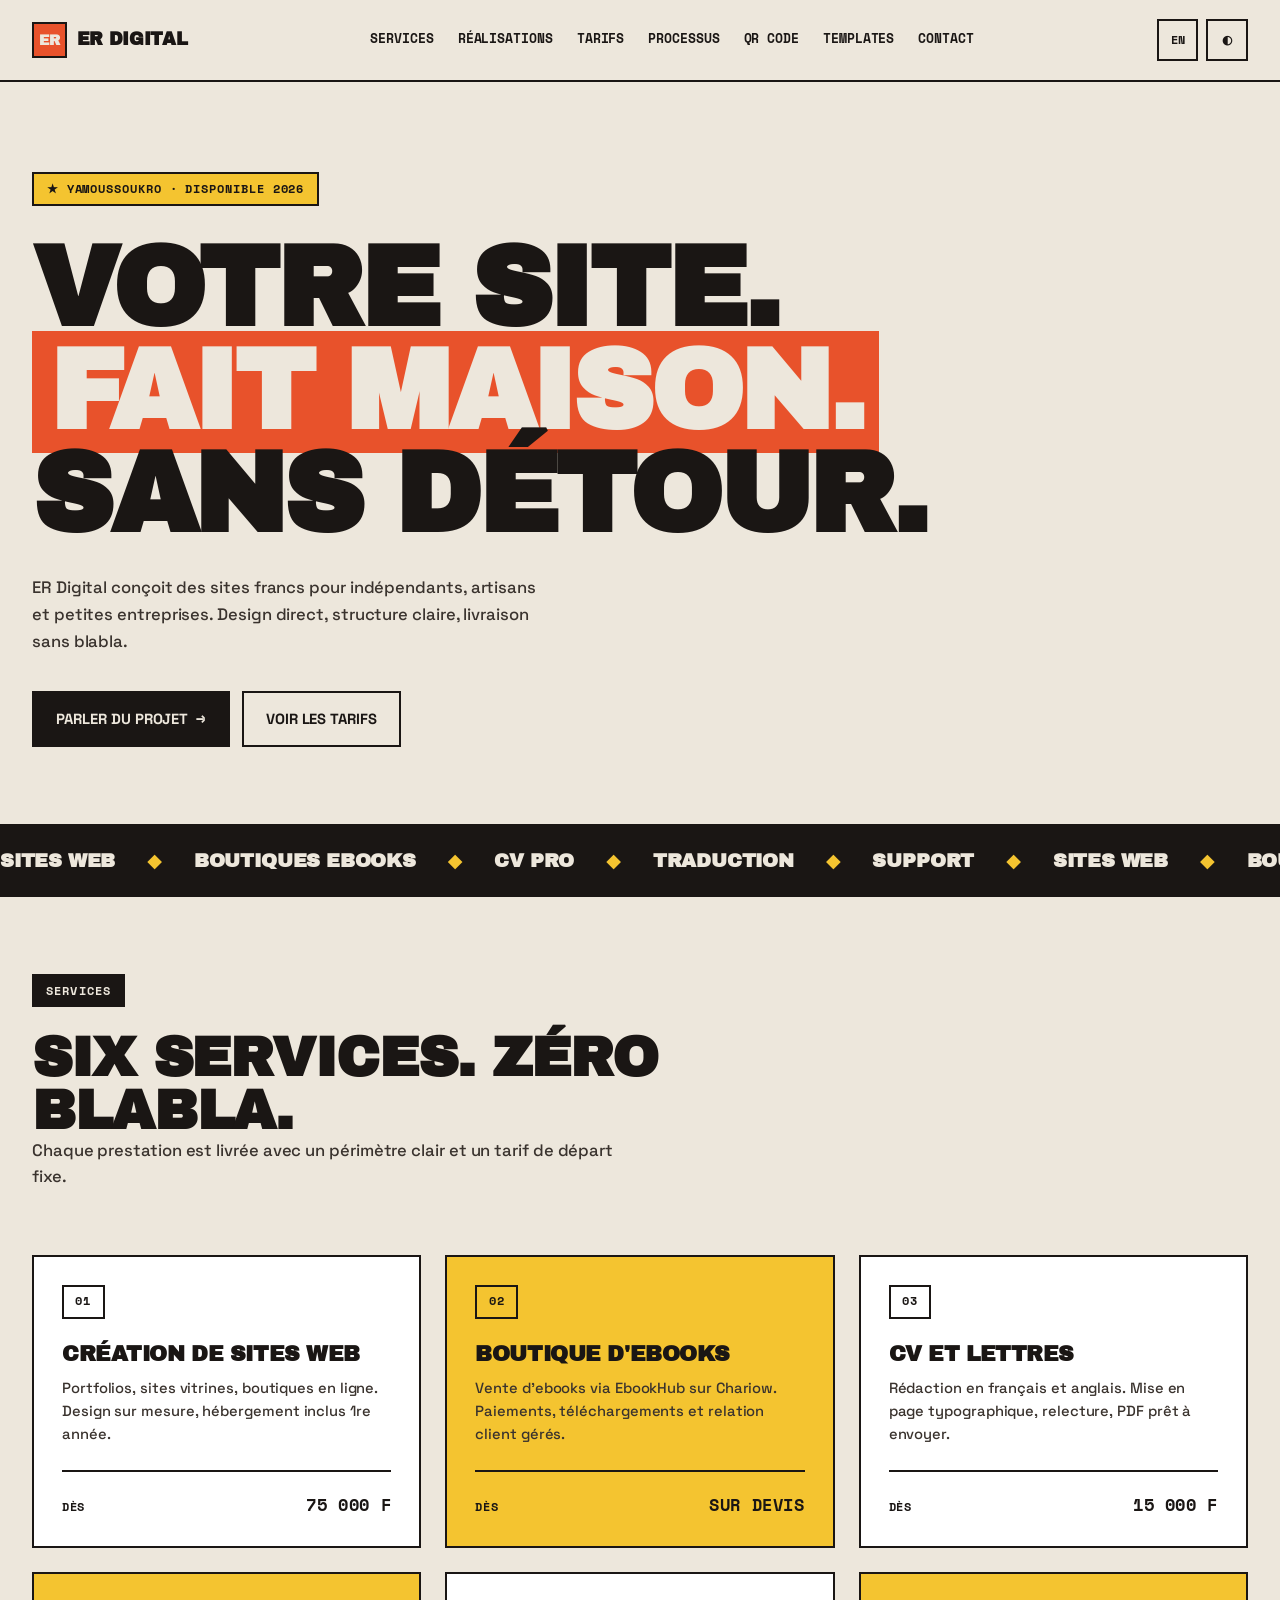
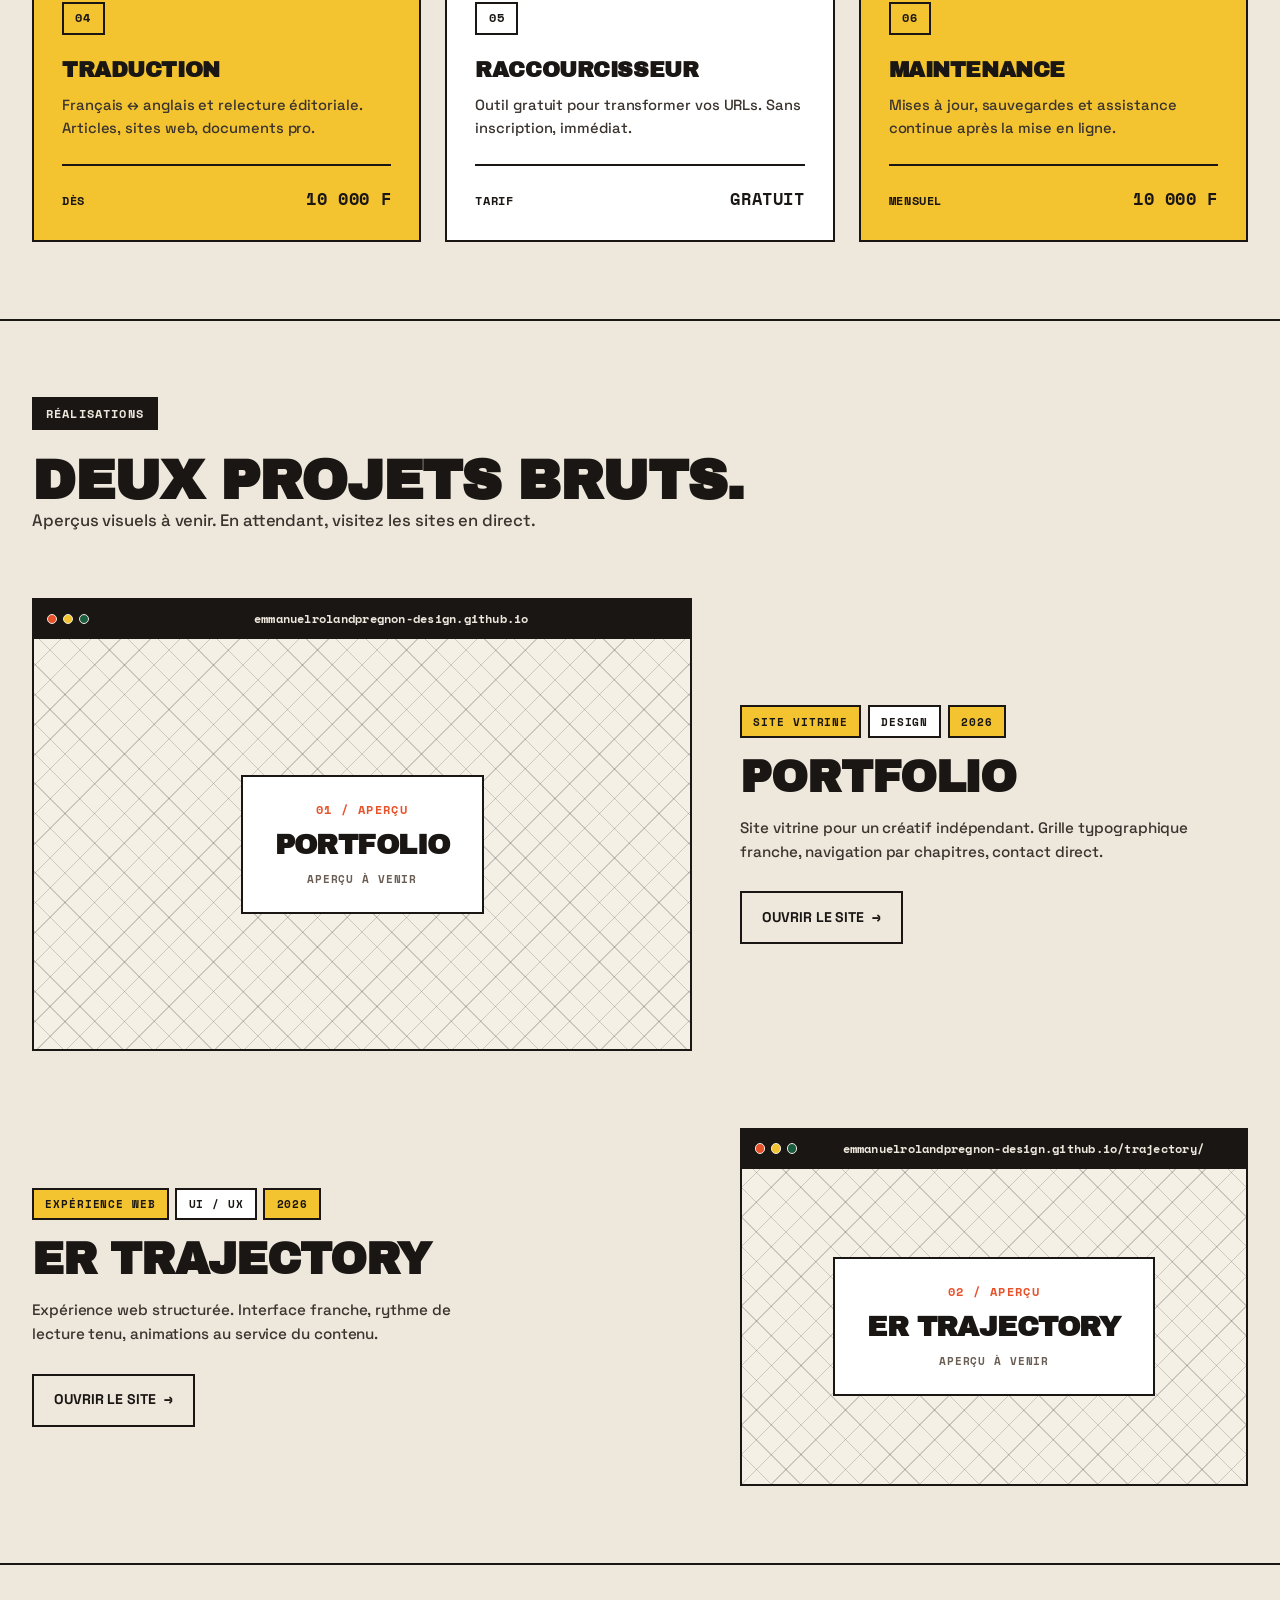
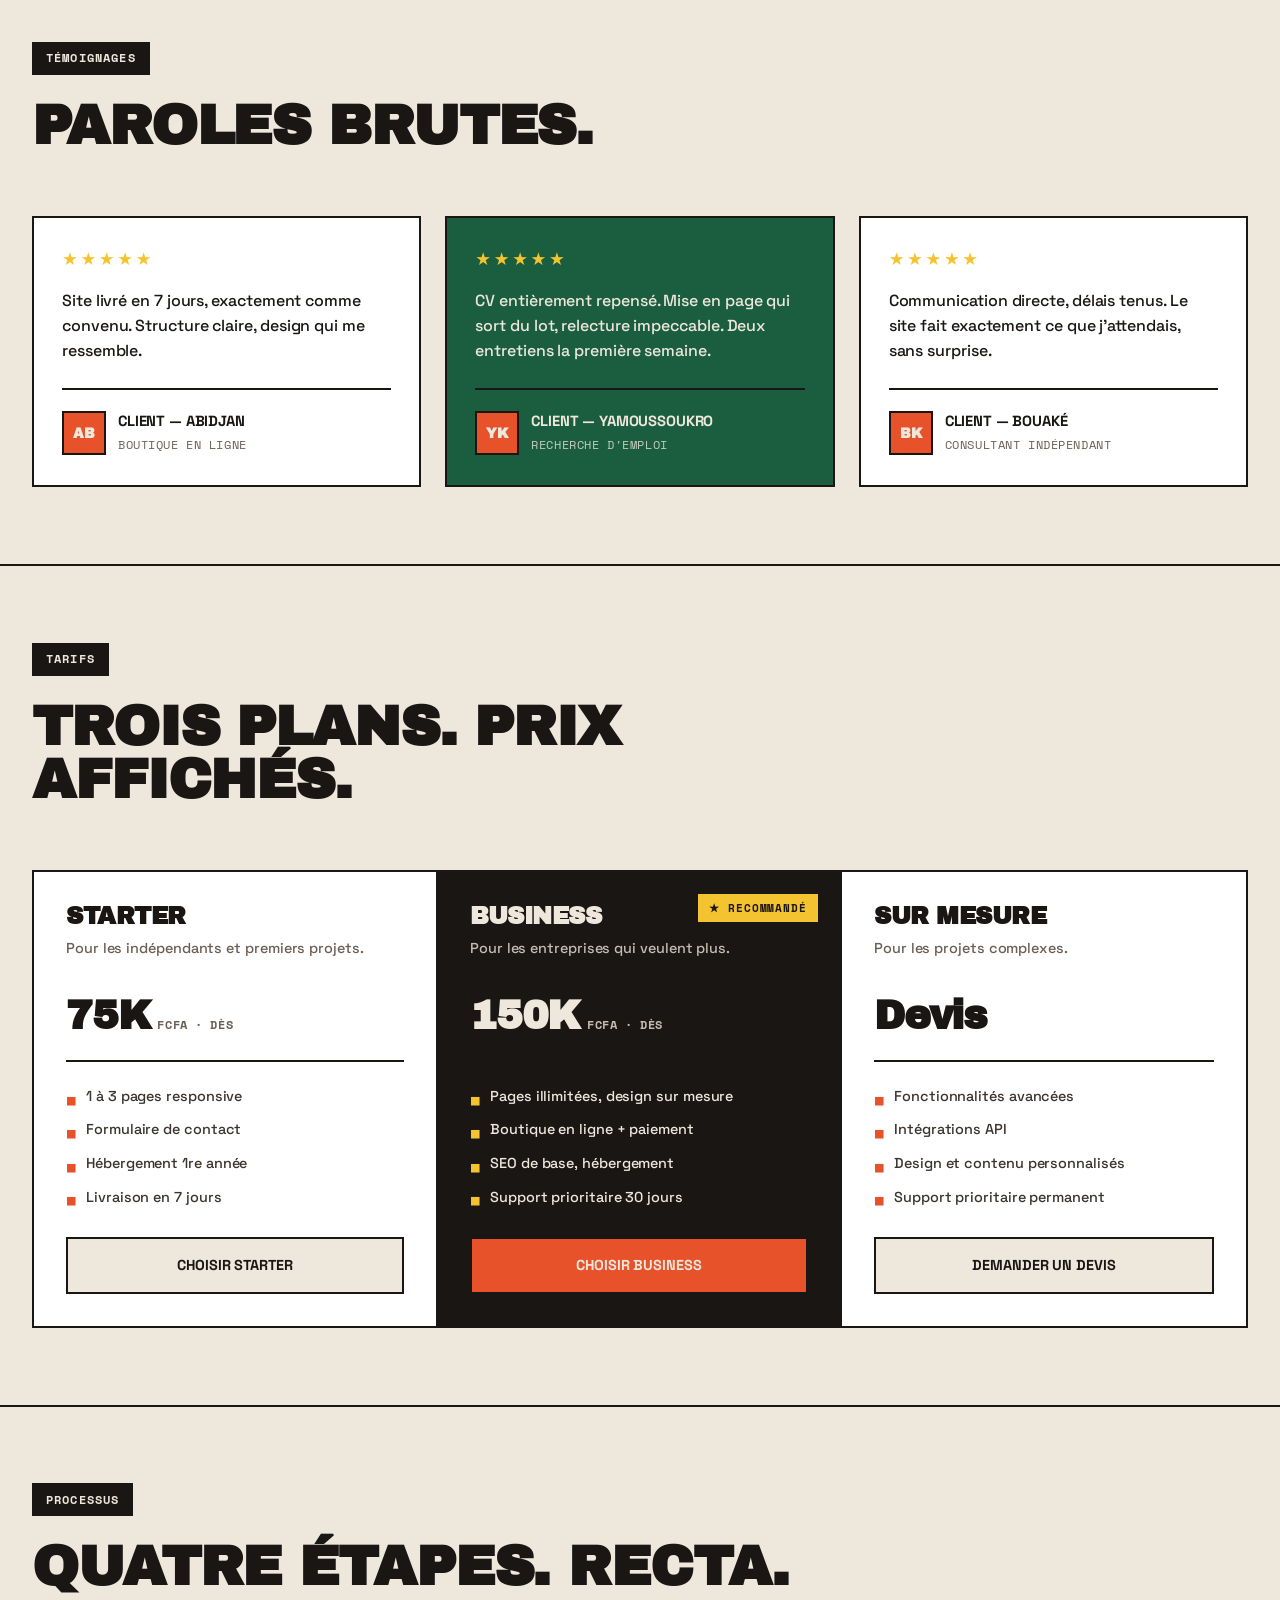
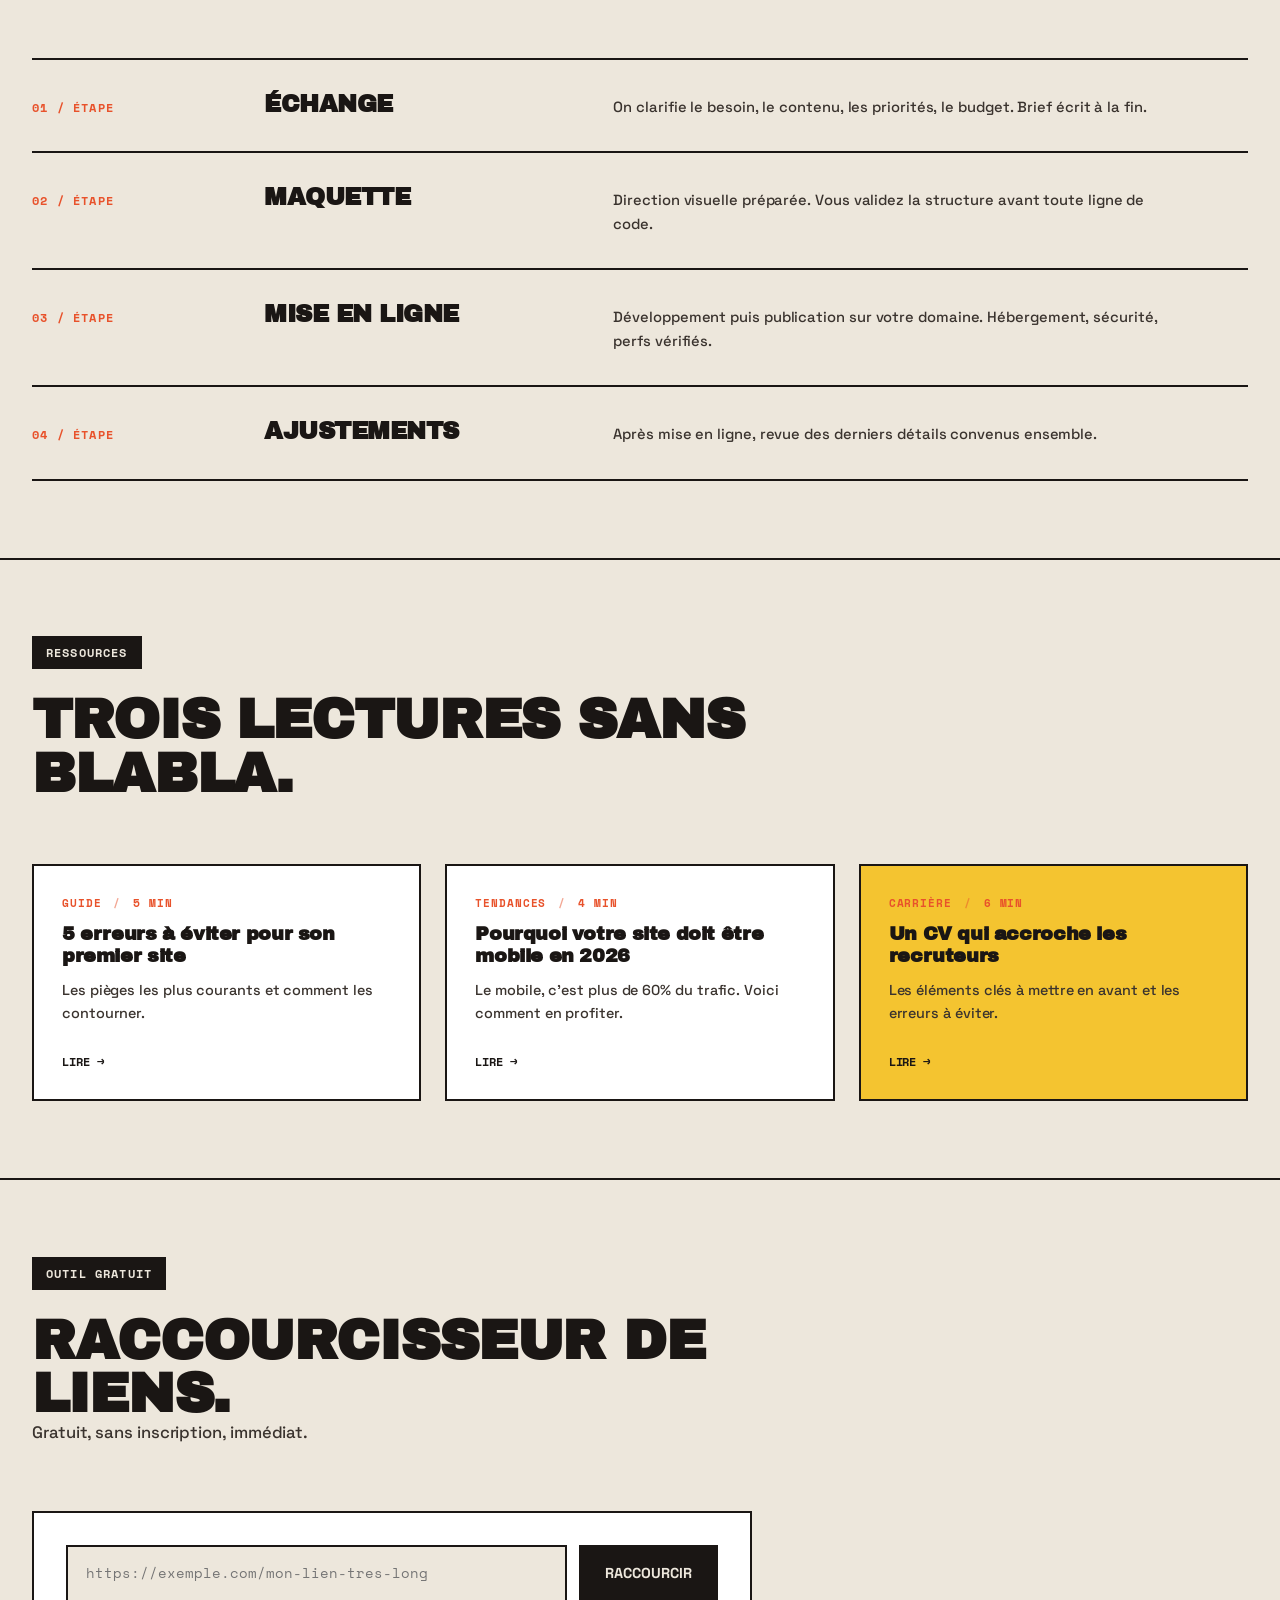
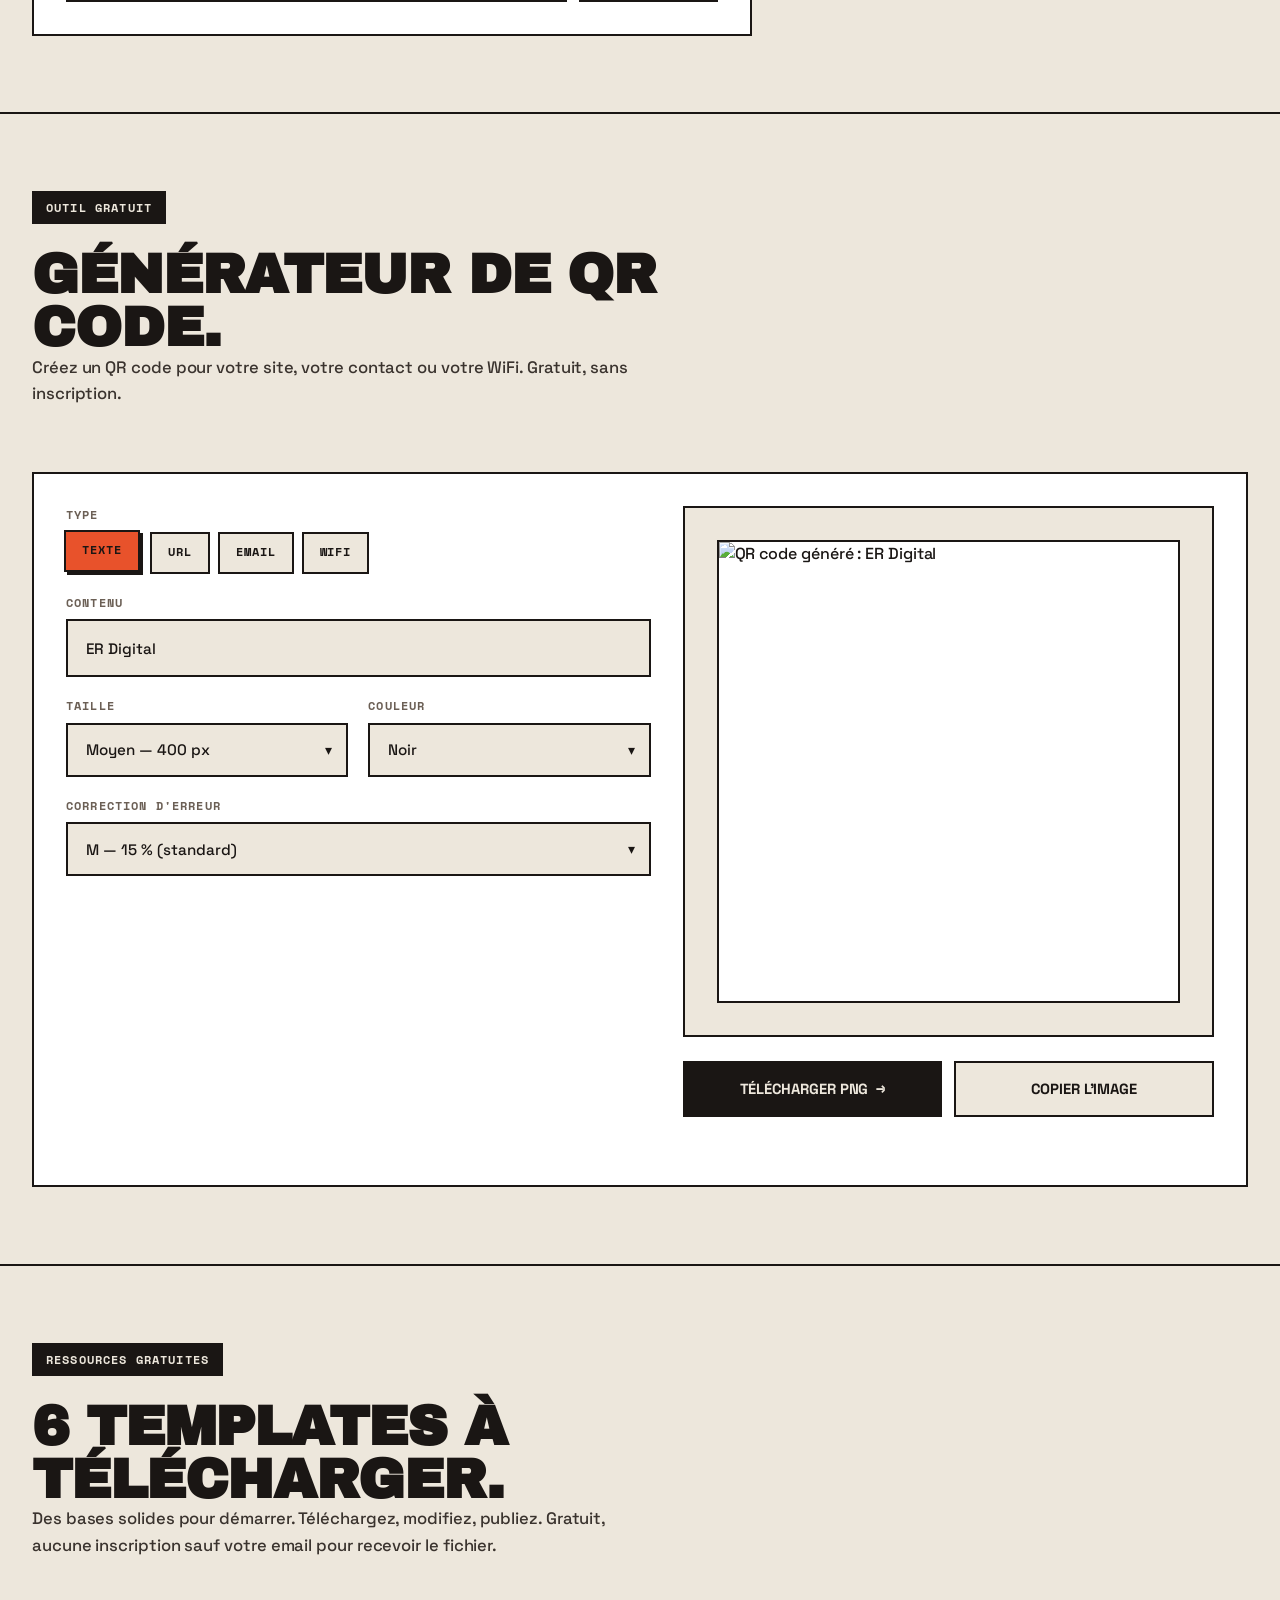
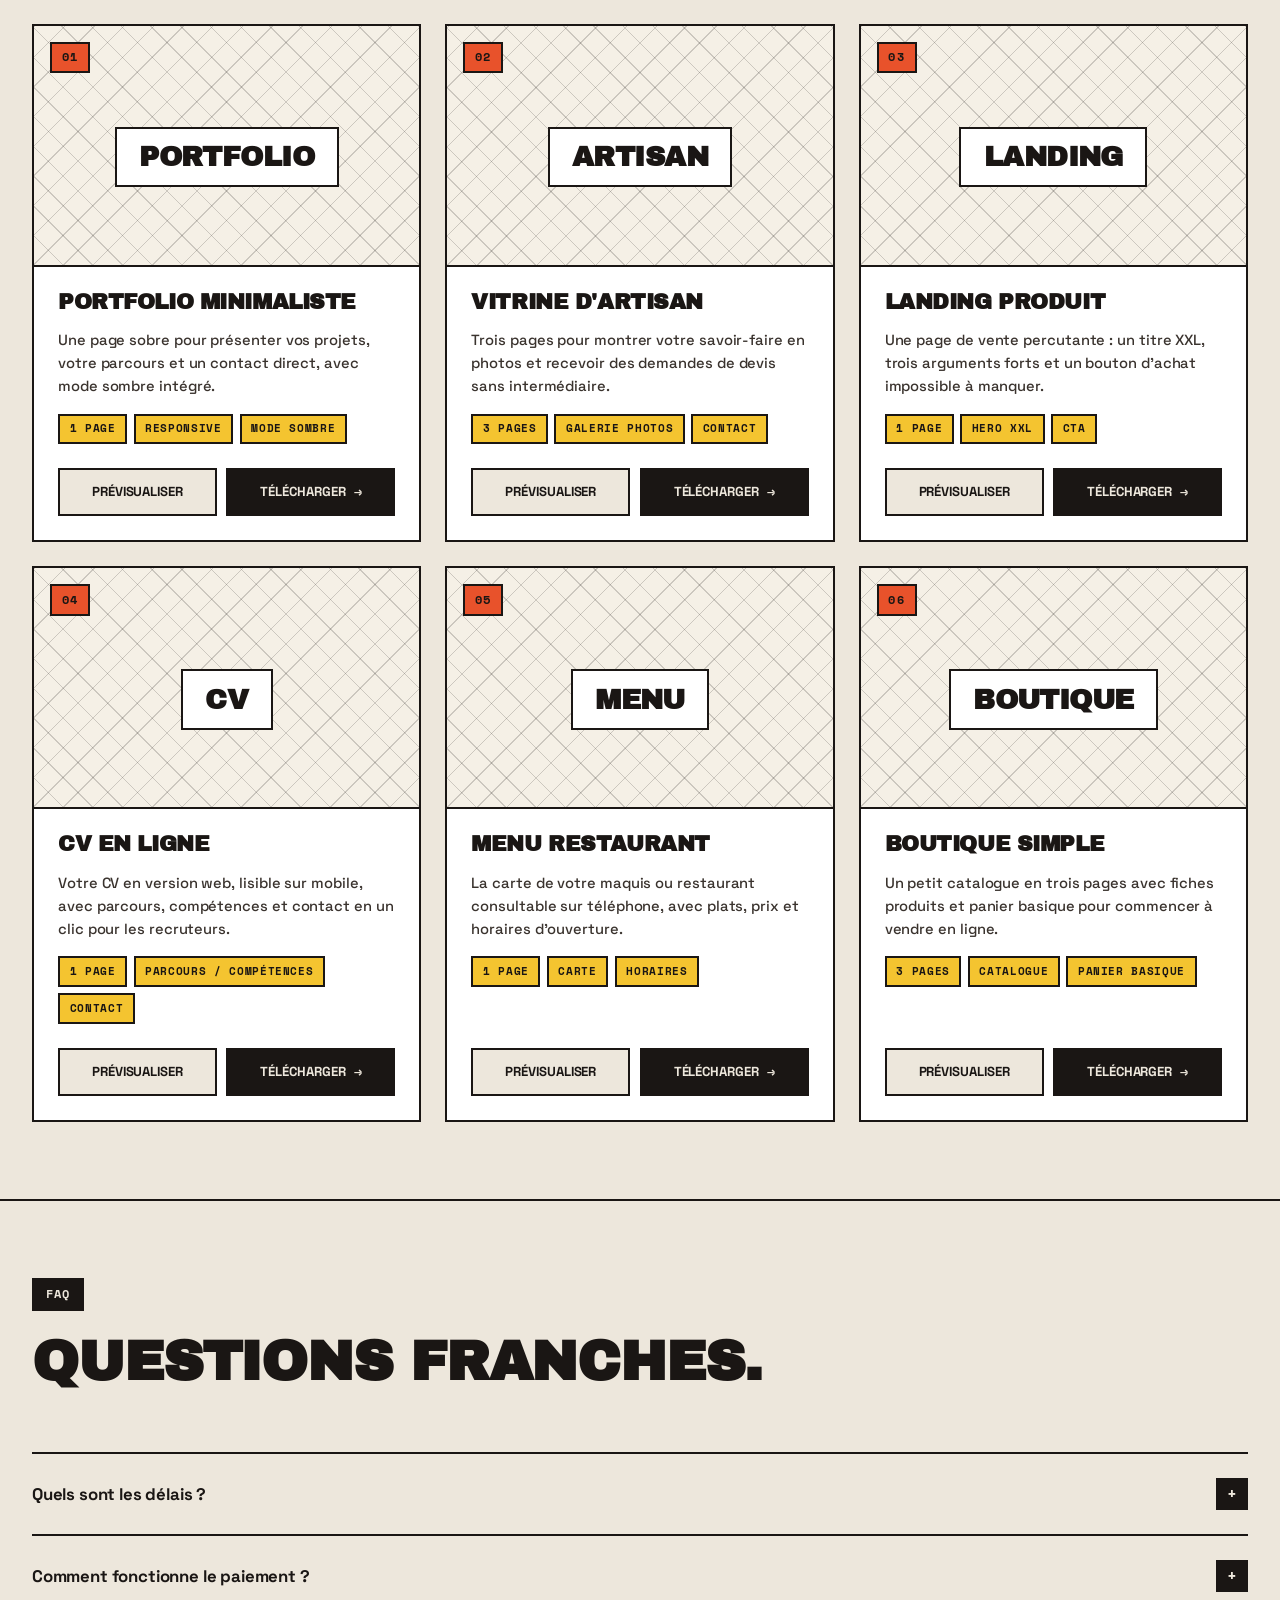
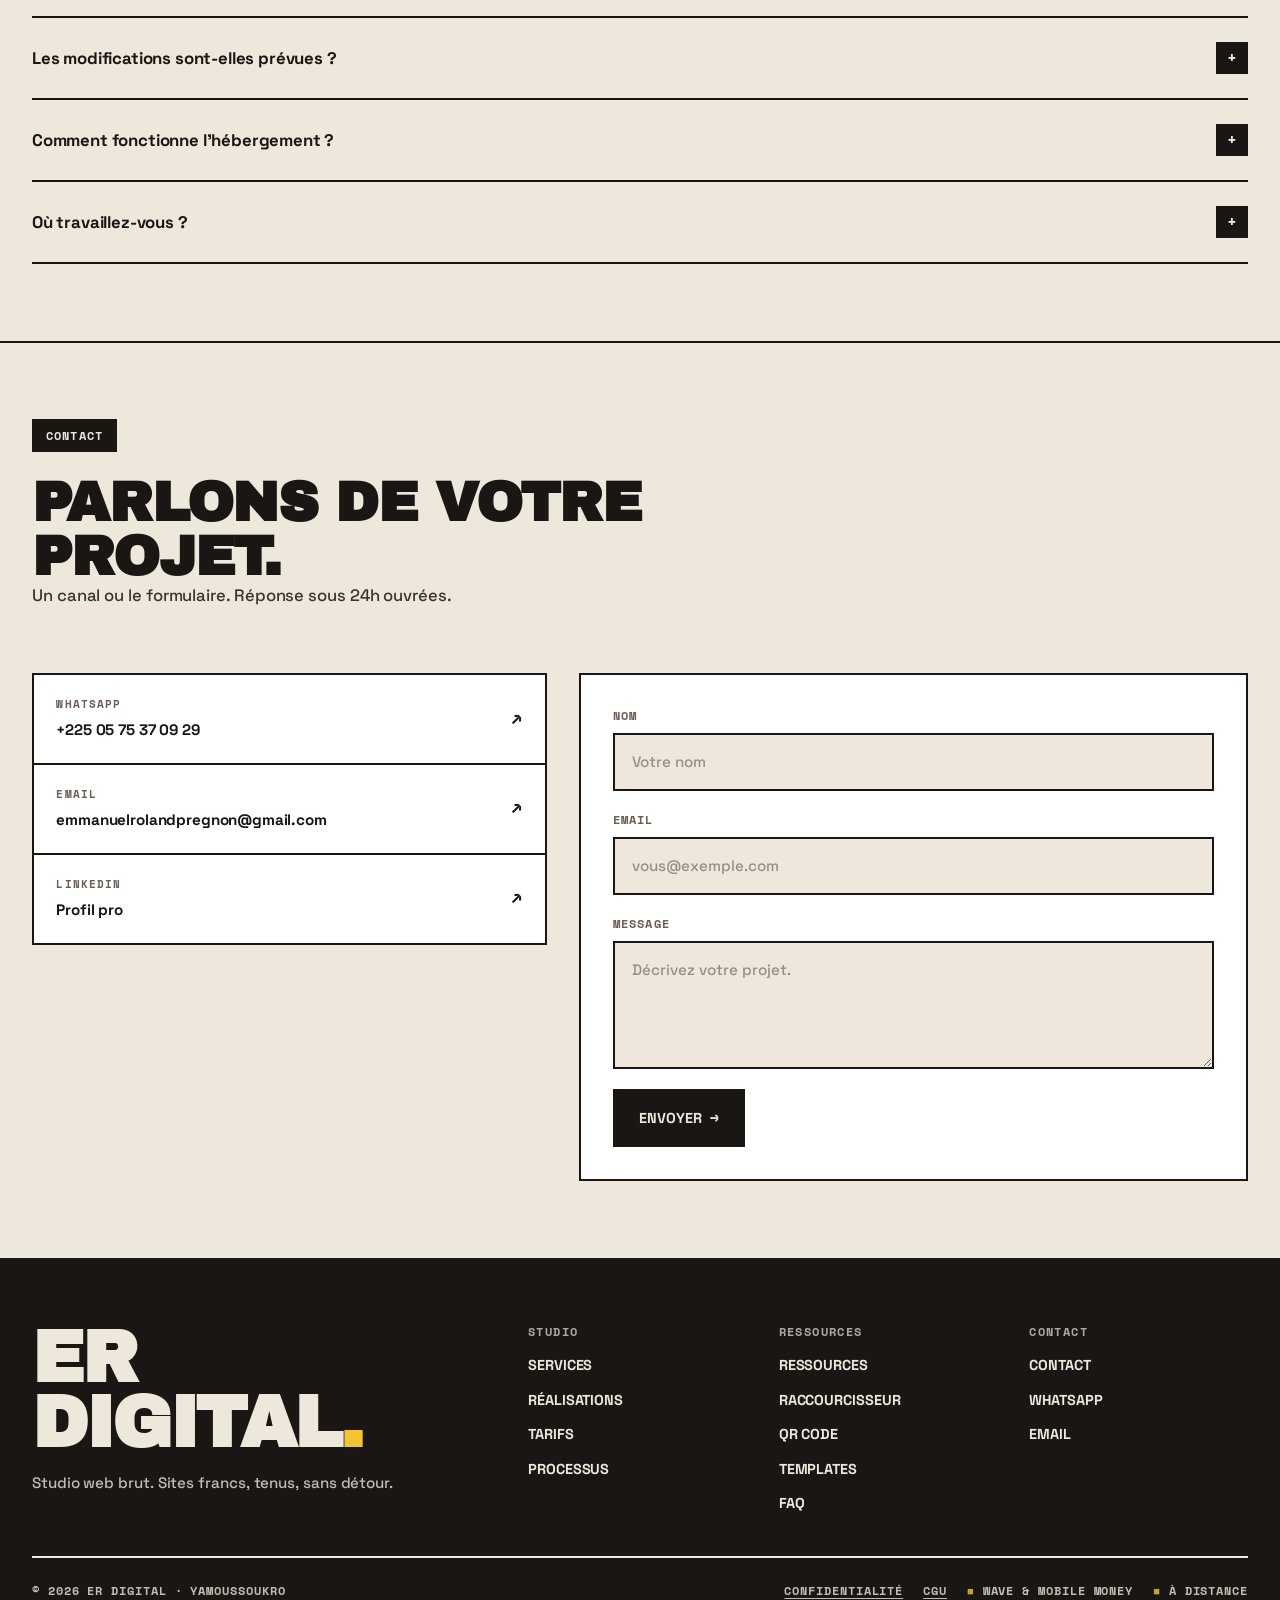
==== index.html @ be2dbed2 "Ajout : générateur de QR code + templates gratuits" ====
<!doctype html><html lang="fr" data-theme="light"><head><meta charset="utf-8"><meta name="viewport" content="width=device-width, initial-scale=1, viewport-fit=cover"><title>ER Digital — Studio web brut.</title><meta name="description" content="ER Digital conçoit des sites francs pour indépendants, artisans et entreprises. Basé à Yamoussoukro, disponible à distance."><link rel="canonical" href="https://emmanuelrolandpregnon-design.github.io/er-digital-/"><meta property="og:type" content="website"><meta property="og:url" content="https://emmanuelrolandpregnon-design.github.io/er-digital-/"><meta property="og:title" content="ER Digital — Studio web brut."><meta property="og:description" content="Sites francs pour indépendants, artisans et entreprises."><meta property="og:site_name" content="ER Digital"><meta property="og:locale" content="fr_CI"><meta name="twitter:card" content="summary_large_image"><meta property="og:image" content="https://emmanuelrolandpregnon-design.github.io/er-digital-/og-image.png"><meta property="og:image:width" content="1200"><meta property="og:image:height" content="630"><meta name="twitter:image" content="https://emmanuelrolandpregnon-design.github.io/er-digital-/og-image.png"><link rel="icon" type="image/svg+xml" href="favicon.svg"><link rel="apple-touch-icon" href="apple-touch-icon.png"><meta name="theme-color" content="#EDE7DC"><meta name="robots" content="index, follow"><link rel="preconnect" href="https://fonts.googleapis.com"><link rel="preconnect" href="https://fonts.gstatic.com" crossorigin><link href="https://fonts.googleapis.com/css2?family=Archivo+Black&family=Space+Grotesk:wght@400;500;600;700&family=Space+Mono:wght@400;700&display=swap" rel="stylesheet"><link rel="stylesheet" href="site-a.css"><link rel="stylesheet" href="site-b.css"></head><body><a class="skip-link" href="#main" data-i18n="skip">Aller au contenu</a><header class="site-header"><div class="container header-inner"><a class="brand" href="#top" aria-label="ER Digital — Accueil" data-i18n-aria="brandHome"><span class="brand-mark" aria-hidden="true">ER</span><span>ER Digital</span></a><nav class="desktop-nav" aria-label="Navigation principale" data-i18n-aria="mainNav"><a href="#services" data-i18n="navServices">Services</a><a href="#realisations" data-i18n="navWork">Réalisations</a><a href="#tarifs" data-i18n="navPricing">Tarifs</a><a href="#processus" data-i18n="navProcess">Processus</a><a href="#qr-code" data-i18n="navQr">QR Code</a><a href="#templates" data-i18n="navTemplates">Templates</a><a href="#contact" data-i18n="navContact">Contact</a></nav><div class="header-actions"><button class="control" id="languageToggle" type="button" aria-label="Switch to English" title="Switch to English">EN</button><button class="control" id="themeToggle" type="button" aria-label="Activer le thème sombre" title="Activer le thème sombre">◐</button><button class="menu-toggle" id="menuToggle" type="button" aria-expanded="false" aria-controls="mobileNav" aria-label="Ouvrir le menu" data-i18n-aria="openMenu" data-i18n-title="openMenu"><span class="menu-lines" aria-hidden="true"></span></button></div></div><nav class="container mobile-nav" id="mobileNav" aria-label="Navigation principale" data-i18n-aria="mainNav"><a href="#services" data-i18n="navServices">Services</a><a href="#realisations" data-i18n="navWork">Réalisations</a><a href="#tarifs" data-i18n="navPricing">Tarifs</a><a href="#processus" data-i18n="navProcess">Processus</a><a href="#qr-code" data-i18n="navQr">QR Code</a><a href="#templates" data-i18n="navTemplates">Templates</a><a href="#contact" data-i18n="navContact">Contact</a></nav></header><main id="main"></main><footer class="site-footer"><div class="container"><div class="footer-top"><div><p class="footer-brand">ER Digital<em>.</em></p><p class="footer-tagline" data-i18n="footerTagline">Studio web brut. Sites francs, tenus, sans détour.</p></div><nav class="footer-nav" aria-label="Liens utiles" data-i18n-aria="footerNav"><div class="footer-col"><h4 data-i18n="footerNavCol1">Studio</h4><ul><li><a href="#services" data-i18n="navServices">Services</a></li><li><a href="#realisations" data-i18n="navWork">Réalisations</a></li><li><a href="#tarifs" data-i18n="navPricing">Tarifs</a></li><li><a href="#processus" data-i18n="navProcess">Processus</a></li></ul></div><div class="footer-col"><h4 data-i18n="footerNavCol2">Ressources</h4><ul><li><a href="#ressources" data-i18n="navBlog">Articles</a></li><li><a href="#raccourcisseur" data-i18n="navShortener">Raccourcisseur</a></li><li><a href="#qr-code" data-i18n="navQr">QR Code</a></li><li><a href="#templates" data-i18n="navTemplates">Templates</a></li><li><a href="#faq">FAQ</a></li></ul></div><div class="footer-col"><h4 data-i18n="footerNavCol3">Contact</h4><ul><li><a href="#contact" data-i18n="navContact">Formulaire</a></li><li><a href="https://wa.me/2250575370929" target="_blank" rel="noopener noreferrer">WhatsApp</a></li><li><a href="mailto:emmanuelrolandpregnon@gmail.com">Email</a></li></ul></div></nav></div><div class="footer-bottom"><span>© <span id="year"></span> ER Digital · Yamoussoukro</span><div class="footer-trust"><a href="confidentialite.html" data-i18n="footerPrivacy">Confidentialité</a><a href="cgu.html" data-i18n="footerTerms">CGU</a><span data-i18n="trustWave">Wave & Mobile Money</span><span data-i18n="trustRemote">À distance</span></div></div></div></footer><script src="main-body-a.js"></script><script src="main-body-b.js"></script><script src="i18n-fr.js"></script><script src="i18n-en.js"></script><script src="site.js" defer></script></body></html>
---- site-a.css ----
:root{--bg:#EDE7DC;--bg-2:#E3DBCB;--surface:#FFFFFF;--surface-2:#F5F0E6;--text:#1A1614;--text-soft:#3A332E;--muted:#6B5F55;--muted-deep:#9A8E82;--accent-1:#E8522B;--accent-2:#F4C430;--accent-3:#1B5E3F;--border:#1A1614;--border-soft:#1A161430;--focus:#E8522B;--danger:#B3261E;--font-display:'Archivo Black',ui-sans-serif,system-ui,sans-serif;--font-body:'Space Grotesk',ui-sans-serif,system-ui,sans-serif;--font-mono:'Space Mono',ui-monospace,SFMono-Regular,monospace;--container:1280px;--gutter:clamp(1rem,3vw,2rem);}[data-theme="dark"]{--bg:#1A1614;--bg-2:#24201D;--surface:#24201D;--surface-2:#2E2926;--text:#EDE7DC;--text-soft:#C9C0B3;--muted:#9A8E82;--muted-deep:#6B5F55;--border:#EDE7DC;--border-soft:#EDE7DC30;--focus:#F4C430;}*{box-sizing:border-box;}html{scroll-behavior:smooth;scroll-padding-top:5rem;overflow-x:hidden;}body{margin:0;min-width:320px;overflow-x:hidden;background:var(--bg);color:var(--text);font-family:var(--font-body);font-size:1rem;line-height:1.55;font-weight:500;letter-spacing:-0.005em;-webkit-font-smoothing:antialiased;transition:background-color .3s ease,color .3s ease;}a{color:inherit;text-decoration:none;}button{cursor:pointer;font:inherit;}input,textarea{font:inherit;}a:focus-visible,button:focus-visible,input:focus-visible,textarea:focus-visible{outline:3px solid var(--focus);outline-offset:2px;}.skip-link{position:fixed;z-index:100;top:1rem;left:1rem;padding:.75rem 1rem;transform:translateY(-200%);background:var(--text);color:var(--bg);font-family:var(--font-mono);font-size:.8rem;font-weight:700;text-transform:uppercase;border:2px solid var(--border);transition:transform .25s ease;}.skip-link:focus{transform:translateY(0);}.container{width:100%;max-width:var(--container);margin-inline:auto;padding-inline:var(--gutter);}h1,h2,h3,h4{margin:0 0 1rem;font-family:var(--font-display);font-weight:900;line-height:1;letter-spacing:-0.02em;color:var(--text);text-transform:uppercase;}h1{font-size:clamp(2.75rem,9vw,7rem);letter-spacing:-0.03em;line-height:.92;}h2{font-size:clamp(2rem,5vw,3.5rem);line-height:.95;}h3{font-size:clamp(1.2rem,2vw,1.6rem);line-height:1.05;}p{margin:0 0 1rem;}.eyebrow{display:inline-flex;align-items:center;gap:.5rem;margin:0 0 1.5rem;padding:.35rem .75rem;background:var(--text);color:var(--bg);font-family:var(--font-mono);font-size:.72rem;font-weight:700;letter-spacing:.1em;text-transform:uppercase;border:2px solid var(--border);}.lead{font-size:clamp(1rem,1.3vw,1.15rem);line-height:1.6;color:var(--text-soft);font-weight:500;}.section{padding:clamp(3rem,6vw,5rem) 0;border-bottom:2px solid var(--border);scroll-margin-top:5rem;position:relative;}.section-head{display:grid;grid-template-columns:1fr;gap:1.5rem;margin-bottom:clamp(2.5rem,5vw,4rem);}.section-head h2{max-width:22ch;margin:0;}.section-head .lead{max-width:55ch;margin:0;}.site-header{position:sticky;z-index:50;top:0;background:var(--bg);border-bottom:2px solid var(--border);}.header-inner{display:flex;align-items:center;justify-content:space-between;min-height:4.5rem;gap:1rem;}.brand{display:inline-flex;align-items:center;gap:.6rem;font-family:var(--font-display);font-weight:900;font-size:1.1rem;letter-spacing:-0.02em;color:var(--text);text-transform:uppercase;}.brand-mark{width:2.2rem;height:2.2rem;display:grid;place-items:center;background:var(--accent-1);color:var(--bg);font-family:var(--font-display);font-size:.9rem;font-weight:900;border:2px solid var(--border);}[data-theme="dark"] .brand-mark{color:var(--text);}.desktop-nav{display:none;align-items:center;gap:1.5rem;font-family:var(--font-mono);font-size:.8rem;font-weight:700;text-transform:uppercase;color:var(--text);}.desktop-nav a{padding:.25rem 0;border-bottom:2px solid transparent;transition:border-color .2s ease;}.desktop-nav a:hover{border-bottom-color:var(--accent-1);}.header-actions{display:flex;align-items:center;gap:.5rem;}.control{display:inline-grid;place-items:center;min-width:2.6rem;min-height:2.6rem;padding:.35rem .7rem;background:var(--bg);color:var(--text);font-family:var(--font-mono);font-size:.72rem;font-weight:700;text-transform:uppercase;border:2px solid var(--border);transition:all .15s ease;}.control:hover{background:var(--accent-1);color:var(--bg);}[data-theme="dark"] .control:hover{color:var(--text);}.menu-toggle{display:inline-grid;place-items:center;width:2.6rem;height:2.6rem;padding:0;background:var(--bg);color:var(--text);border:2px solid var(--border);}.menu-lines,.menu-lines::before,.menu-lines::after{display:block;width:1.1rem;height:2px;background:currentColor;content:"";transition:transform .2s ease,opacity .2s ease;}.menu-lines{position:relative;}.menu-lines::before{position:absolute;top:-.35rem;left:0;}.menu-lines::after{position:absolute;bottom:-.35rem;left:0;}.menu-toggle[aria-expanded="true"] .menu-lines{background:transparent;}.menu-toggle[aria-expanded="true"] .menu-lines::before{transform:translateY(.35rem) rotate(45deg);}.menu-toggle[aria-expanded="true"] .menu-lines::after{transform:translateY(-.35rem) rotate(-45deg);}.mobile-nav{display:grid;gap:0;max-height:0;overflow:hidden;opacity:0;transition:max-height .3s ease,opacity .2s ease;}.mobile-nav.is-open{max-height:30rem;opacity:1;padding:0 0 1rem;}.mobile-nav a{padding:1rem .25rem;font-family:var(--font-mono);font-size:.85rem;font-weight:700;text-transform:uppercase;color:var(--text);border-top:2px solid var(--border);transition:color .15s ease,padding-left .2s ease;}.mobile-nav a:hover{color:var(--accent-1);padding-left:.75rem;}.hero{padding:clamp(3rem,7vw,6rem) 0 clamp(3rem,6vw,5rem);border-bottom:2px solid var(--border);position:relative;overflow:hidden;}.hero-meta{display:inline-flex;flex-wrap:wrap;align-items:center;gap:.75rem;margin-bottom:2rem;padding:.4rem .8rem;background:var(--accent-2);color:var(--text);font-family:var(--font-mono);font-size:.72rem;font-weight:700;letter-spacing:.08em;text-transform:uppercase;border:2px solid var(--border);}.hero h1{max-width:14ch;margin-bottom:1.75rem;}.hero h1 em{font-style:normal;background:var(--accent-1);color:var(--bg);padding:0 .15em;box-decoration-break:clone;-webkit-box-decoration-break:clone;}[data-theme="dark"] .hero h1 em{color:var(--text);}.hero-lead{max-width:46ch;margin-bottom:2.25rem;}.hero-actions{display:flex;flex-wrap:wrap;align-items:center;gap:.75rem;}.btn{display:inline-flex;align-items:center;gap:.5rem;padding:.9rem 1.4rem;font-family:var(--font-body);font-size:.92rem;font-weight:700;letter-spacing:-0.005em;text-transform:uppercase;border:2px solid var(--border);transition:all .15s ease;white-space:nowrap;}.btn-primary{background:var(--text);color:var(--bg);}.btn-primary:hover{background:var(--accent-1);color:var(--bg);}[data-theme="dark"] .btn-primary:hover{color:var(--text);}.btn-primary::after{content:"→";font-family:var(--font-mono);transition:transform .2s ease;}.btn-primary:hover::after{transform:translateX(4px);}.btn-ghost{background:var(--bg);color:var(--text);}.btn-ghost:hover{background:var(--accent-2);}.marquee{padding:1.25rem 0;background:var(--text);color:var(--bg);border-bottom:2px solid var(--border);overflow:hidden;white-space:nowrap;}.marquee-track{display:inline-flex;gap:2rem;animation:marquee 40s linear infinite;font-family:var(--font-display);font-size:clamp(1rem,1.5vw,1.35rem);font-weight:900;letter-spacing:-0.01em;text-transform:uppercase;}.marquee-track span{display:inline-flex;align-items:center;gap:2rem;}.marquee-track span::after{content:"◆";color:var(--accent-2);}@keyframes marquee{0%{transform:translateX(0);}100%{transform:translateX(-50%);}}.services-grid{display:grid;grid-template-columns:1fr;gap:1.5rem;}.service-card{padding:1.75rem;background:var(--surface);border:2px solid var(--border);position:relative;transition:all .2s ease;}.service-card:nth-child(2n){background:var(--accent-2);}.service-card:hover{background:var(--accent-1);color:var(--bg);transform:translate(-3px,-3px);box-shadow:6px 6px 0 var(--border);}[data-theme="dark"] .service-card:hover{color:var(--text);}.service-card:hover p,.service-card:hover .service-price,.service-card:hover .service-num{color:inherit;}.service-num{display:inline-block;font-family:var(--font-mono);font-size:.75rem;font-weight:700;letter-spacing:.1em;color:var(--text);margin-bottom:1.5rem;padding:.35rem .7rem;border:2px solid currentColor;}.service-card h3{margin-bottom:.75rem;font-size:1.35rem;}.service-card p{font-size:.92rem;line-height:1.55;color:var(--text-soft);margin:0 0 1.5rem;}.service-price{display:flex;align-items:baseline;justify-content:space-between;padding-top:1.25rem;border-top:2px solid var(--border);font-family:var(--font-mono);font-size:.78rem;font-weight:700;text-transform:uppercase;color:var(--text);letter-spacing:.05em;}.service-price strong{font-size:1.05rem;font-weight:700;}.projects{display:grid;gap:clamp(3rem,6vw,5rem);}.project{display:grid;grid-template-columns:1fr;gap:2rem;align-items:center;}.project-frame{position:relative;background:var(--surface);border:2px solid var(--border);transition:all .25s ease;}.project-frame:hover{transform:translate(-4px,-4px);box-shadow:8px 8px 0 var(--accent-1);}.frame-bar{display:flex;align-items:center;gap:.5rem;padding:.6rem .8rem;background:var(--text);color:var(--bg);border-bottom:2px solid var(--border);}.frame-dots{display:inline-flex;gap:.35rem;}.frame-dots span{width:.65rem;height:.65rem;border-radius:50%;border:1.5px solid currentColor;}.frame-dots span:nth-child(1){background:#E8522B;}.frame-dots span:nth-child(2){background:#F4C430;}.frame-dots span:nth-child(3){background:#1B5E3F;}.frame-url{flex:1;margin-left:.5rem;font-family:var(--font-mono);font-size:.72rem;font-weight:700;letter-spacing:.02em;color:inherit;text-align:center;overflow:hidden;text-overflow:ellipsis;white-space:nowrap;}.frame-body{aspect-ratio:16 / 10;background:var(--surface-2);display:grid;place-items:center;padding:2rem;background-image:repeating-linear-gradient(45deg,transparent,transparent 20px,var(--border-soft) 20px,var(--border-soft) 21px),repeating-linear-gradient(-45deg,transparent,transparent 20px,var(--border-soft) 20px,var(--border-soft) 21px);}.frame-placeholder{display:flex;flex-direction:column;align-items:center;gap:.75rem;text-align:center;padding:1.5rem 2rem;background:var(--surface);border:2px solid var(--border);}.frame-placeholder-num{font-family:var(--font-mono);font-size:.72rem;font-weight:700;letter-spacing:.12em;text-transform:uppercase;color:var(--accent-1);}.frame-placeholder-title{font-family:var(--font-display);font-size:clamp(1.25rem,2.5vw,1.75rem);font-weight:900;letter-spacing:-0.02em;line-height:1;color:var(--text);margin:0;text-transform:uppercase;}.frame-placeholder-note{font-family:var(--font-mono);font-size:.68rem;font-weight:700;letter-spacing:.08em;text-transform:uppercase;color:var(--muted);margin:0;}.project-info{display:flex;flex-direction:column;gap:1rem;}.project-meta{display:flex;flex-wrap:wrap;gap:.4rem;font-family:var(--font-mono);font-size:.7rem;font-weight:700;letter-spacing:.08em;text-transform:uppercase;}.project-meta span{padding:.35rem .7rem;background:var(--accent-2);color:var(--text);border:2px solid var(--border);}.project-meta span:nth-child(2n){background:var(--surface);}.project-info h3{margin:0;font-size:clamp(1.75rem,3.5vw,2.75rem);}.project-info p{margin:0;color:var(--text-soft);max-width:45ch;font-size:.95rem;}.project-link{display:inline-flex;align-items:center;gap:.5rem;margin-top:.75rem;padding:.85rem 1.25rem;background:var(--bg);color:var(--text);font-family:var(--font-body);font-size:.88rem;font-weight:700;text-transform:uppercase;border:2px solid var(--border);align-self:flex-start;transition:all .15s ease;}.project-link:hover{background:var(--accent-1);color:var(--bg);transform:translate(-2px,-2px);box-shadow:4px 4px 0 var(--border);}[data-theme="dark"] .project-link:hover{color:var(--text);}.project-link::after{content:"→";font-family:var(--font-mono);}.testimonials-grid{display:grid;grid-template-columns:1fr;gap:1.5rem;}.testimonial-card{padding:1.75rem;background:var(--surface);border:2px solid var(--border);transition:all .2s ease;}.testimonial-card:nth-child(2n){background:var(--accent-3);color:var(--bg);}.testimonial-card:nth-child(2n) .testimonial-info span{color:var(--bg);opacity:.8;}.testimonial-card:nth-child(2n) .testimonial-quote{color:var(--bg);}.testimonial-card:hover{transform:translate(-3px,-3px);box-shadow:6px 6px 0 var(--border);}.testimonial-stars{color:var(--accent-2);font-size:1.1rem;letter-spacing:.15em;margin-bottom:1rem;}.testimonial-quote{font-size:1rem;line-height:1.55;color:var(--text);margin:0 0 1.5rem;font-weight:500;}.testimonial-author{display:flex;align-items:center;gap:.75rem;padding-top:1.25rem;border-top:2px solid var(--border);}.testimonial-avatar{width:2.75rem;height:2.75rem;display:grid;place-items:center;background:var(--accent-1);color:var(--bg);font-family:var(--font-display);font-weight:900;font-size:.85rem;border:2px solid var(--border);}[data-theme="dark"] .testimonial-avatar{color:var(--text);}.testimonial-info strong{display:block;font-family:var(--font-body);font-size:.92rem;font-weight:700;text-transform:uppercase;color:inherit;letter-spacing:-0.01em;}.testimonial-info span{font-family:var(--font-mono);font-size:.72rem;color:var(--muted);text-transform:uppercase;letter-spacing:.05em;}.pricing-grid{display:grid;grid-template-columns:1fr;gap:0;}.pricing-card{padding:2rem;background:var(--surface);border:2px solid var(--border);border-bottom:0;position:relative;transition:all .2s ease;}.pricing-card:last-child{border-bottom:2px solid var(--border);}.pricing-card.featured{background:var(--text);color:var(--bg);}[data-theme="dark"] .pricing-card.featured{color:var(--text);}.pricing-card.featured .pricing-name,.pricing-card.featured .pricing-price strong{color:inherit;}.pricing-card.featured .pricing-desc,.pricing-card.featured .pricing-price span{color:inherit;opacity:.8;}.pricing-card.featured .pricing-features li{color:inherit;}.pricing-card.featured::before{content:"★ Recommandé";position:absolute;top:1.25rem;right:1.25rem;padding:.35rem .7rem;background:var(--accent-2);color:var(--text);font-family:var(--font-mono);font-size:.68rem;font-weight:700;letter-spacing:.08em;text-transform:uppercase;border:2px solid var(--border);}
---- site-b.css ----
.pricing-name{font-family:var(--font-display);font-size:1.5rem;font-weight:900;text-transform:uppercase;margin:0 0 .5rem;letter-spacing:-0.02em;}.pricing-desc{font-size:.9rem;color:var(--muted);margin:0 0 1.5rem;min-height:2.4em;font-weight:500;}.pricing-price{display:flex;align-items:baseline;gap:.5rem;padding-bottom:1.5rem;margin-bottom:1.5rem;border-bottom:2px solid var(--border);}.pricing-price strong{font-family:var(--font-display);font-size:2.5rem;font-weight:900;letter-spacing:-0.03em;line-height:1;color:var(--text);}.pricing-price span{font-family:var(--font-mono);font-size:.72rem;color:var(--muted);text-transform:uppercase;font-weight:700;letter-spacing:.05em;}.pricing-features{list-style:none;padding:0;margin:0 0 1.75rem;display:grid;gap:.7rem;}.pricing-features li{display:flex;align-items:flex-start;gap:.6rem;font-size:.9rem;color:var(--text-soft);line-height:1.5;font-weight:500;}.pricing-features li::before{content:"■";color:var(--accent-1);flex-shrink:0;font-size:.7rem;margin-top:.35rem;}.pricing-card.featured .pricing-features li::before{color:var(--accent-2);}.pricing-cta{display:flex;align-items:center;justify-content:center;gap:.5rem;width:100%;padding:.95rem 1.25rem;background:var(--bg);color:var(--text);font-family:var(--font-body);font-size:.9rem;font-weight:700;text-transform:uppercase;border:2px solid var(--border);transition:all .15s ease;}.pricing-cta:hover{background:var(--accent-1);color:var(--bg);}[data-theme="dark"] .pricing-cta:hover{color:var(--text);}.pricing-cta.primary{background:var(--accent-1);color:var(--bg);}[data-theme="dark"] .pricing-cta.primary{color:var(--text);}.pricing-cta.primary:hover{background:var(--accent-2);color:var(--text);}.process-list{display:grid;grid-template-columns:1fr;gap:0;border-top:2px solid var(--border);}.process-step{display:grid;grid-template-columns:1fr;gap:1rem;padding:2rem 0;border-bottom:2px solid var(--border);}.process-step-num{display:inline-flex;align-items:center;gap:.5rem;font-family:var(--font-mono);font-size:.75rem;font-weight:700;letter-spacing:.1em;text-transform:uppercase;color:var(--accent-1);}.process-step h3{font-size:1.5rem;font-weight:900;margin:0;}.process-step p{font-size:.92rem;line-height:1.6;color:var(--text-soft);margin:0;max-width:55ch;font-weight:500;}.resources-grid{display:grid;grid-template-columns:1fr;gap:1.5rem;}.resource-card{display:flex;flex-direction:column;gap:.75rem;padding:1.75rem;background:var(--surface);border:2px solid var(--border);transition:all .2s ease;}.resource-card:nth-child(3n){background:var(--accent-2);}.resource-card:hover{background:var(--accent-1);color:var(--bg);transform:translate(-3px,-3px);box-shadow:6px 6px 0 var(--border);}[data-theme="dark"] .resource-card:hover{color:var(--text);}.resource-card:hover h3,.resource-card:hover p,.resource-card:hover .resource-meta{color:inherit;}.resource-meta{display:flex;gap:.75rem;font-family:var(--font-mono);font-size:.7rem;font-weight:700;letter-spacing:.08em;text-transform:uppercase;color:var(--accent-1);}.resource-card:hover .resource-meta{color:inherit;opacity:.9;}.resource-meta span:not(:last-child)::after{content:"/";margin-left:.75rem;color:currentColor;opacity:.5;}.resource-card h3{font-size:1.2rem;font-weight:900;line-height:1.15;margin:0;text-transform:none;letter-spacing:-0.02em;}.resource-card p{font-size:.9rem;line-height:1.55;color:var(--text-soft);margin:0;font-weight:500;}.resource-arrow{margin-top:auto;padding-top:1rem;font-family:var(--font-mono);font-size:.78rem;font-weight:700;text-transform:uppercase;color:inherit;}.shortener{padding:2rem;background:var(--surface);border:2px solid var(--border);max-width:720px;}.shortener-form{display:flex;flex-direction:column;gap:.75rem;}.shortener-form input{flex:1;padding:.95rem 1.1rem;background:var(--bg);color:var(--text);font-family:var(--font-mono);font-size:.85rem;border:2px solid var(--border);transition:border-color .15s ease;}.shortener-form input:focus{outline:none;border-color:var(--accent-1);}.shortener-form button{padding:.95rem 1.5rem;background:var(--text);color:var(--bg);font-family:var(--font-body);font-size:.9rem;font-weight:700;text-transform:uppercase;border:2px solid var(--border);transition:all .15s ease;}.shortener-form button:hover{background:var(--accent-1);color:var(--bg);}[data-theme="dark"] .shortener-form button:hover{color:var(--text);}.shortener-result{margin-top:1.25rem;padding:.95rem 1.1rem;background:var(--bg);border:2px solid var(--border);font-family:var(--font-mono);font-size:.82rem;font-weight:700;color:var(--text);display:none;word-break:break-all;}.shortener-result.visible{display:block;}.shortener-result a{color:var(--accent-1);text-decoration:underline;text-underline-offset:3px;}.shortener-result.error{color:var(--danger);border-color:var(--danger);}.faq-list{display:grid;gap:0;border-top:2px solid var(--border);}.faq-item{border-bottom:2px solid var(--border);}.faq-button{width:100%;display:flex;align-items:center;justify-content:space-between;gap:1rem;padding:1.5rem 0;background:transparent;border:0;color:var(--text);font-family:var(--font-body);font-size:1.05rem;font-weight:700;text-align:left;transition:color .15s ease;text-transform:none;letter-spacing:-0.01em;}.faq-button:hover{color:var(--accent-1);}.faq-icon{flex-shrink:0;display:grid;place-items:center;width:2rem;height:2rem;background:var(--text);color:var(--bg);font-family:var(--font-mono);font-weight:700;font-size:1rem;border:2px solid var(--border);transition:all .2s ease;}[data-theme="dark"] .faq-icon{color:var(--text);}.faq-button[aria-expanded="true"] .faq-icon{background:var(--accent-1);transform:rotate(45deg);}.faq-panel{display:grid;grid-template-rows:0fr;transition:grid-template-rows .3s cubic-bezier(.4,0,.2,1);}.faq-panel > div{overflow:hidden;}.faq-panel.is-open{grid-template-rows:1fr;}.faq-panel p{margin:0;padding:0 0 1.5rem;color:var(--text-soft);font-size:.92rem;line-height:1.6;max-width:65ch;font-weight:500;}.contact-grid{display:grid;grid-template-columns:1fr;gap:2rem;}.contact-channels{display:grid;gap:0;border:2px solid var(--border);}.contact-channel{display:flex;align-items:center;justify-content:space-between;gap:1rem;padding:1.25rem 1.4rem;background:var(--surface);border-bottom:2px solid var(--border);transition:all .15s ease;}.contact-channel:last-child{border-bottom:0;}.contact-channel:hover{background:var(--accent-1);color:var(--bg);}[data-theme="dark"] .contact-channel:hover{color:var(--text);}.contact-channel:hover .contact-channel-label,.contact-channel:hover .contact-channel-value{color:inherit;}.contact-channel-label{display:block;font-family:var(--font-mono);font-size:.7rem;font-weight:700;letter-spacing:.1em;text-transform:uppercase;color:var(--muted);margin-bottom:.35rem;}.contact-channel-value{font-family:var(--font-body);font-size:.95rem;font-weight:700;color:var(--text);letter-spacing:-0.01em;}.contact-channel-arrow{font-family:var(--font-mono);font-size:1.1rem;font-weight:700;color:inherit;transition:transform .2s ease;}.contact-channel:hover .contact-channel-arrow{transform:translateX(4px);}.contact-form{padding:2rem;background:var(--surface);border:2px solid var(--border);display:flex;flex-direction:column;gap:1.25rem;}.form-field{display:flex;flex-direction:column;gap:.5rem;}.form-field label{font-family:var(--font-mono);font-size:.72rem;font-weight:700;letter-spacing:.1em;text-transform:uppercase;color:var(--muted);}.form-field input,.form-field textarea{width:100%;padding:.95rem 1.1rem;background:var(--bg);border:2px solid var(--border);color:var(--text);font-family:var(--font-body);font-size:.95rem;font-weight:500;transition:border-color .15s ease;}.form-field input:focus,.form-field textarea:focus{outline:none;border-color:var(--accent-1);}.form-field textarea{min-height:8rem;resize:vertical;font-family:var(--font-body);}.form-field input::placeholder,.form-field textarea::placeholder{color:var(--muted-deep);}.form-submit{display:inline-flex;align-items:center;justify-content:center;gap:.5rem;padding:1rem 1.5rem;background:var(--text);color:var(--bg);font-family:var(--font-body);font-size:.9rem;font-weight:700;text-transform:uppercase;border:2px solid var(--border);align-self:flex-start;transition:all .15s ease;}.form-submit:hover{background:var(--accent-1);color:var(--bg);transform:translate(-2px,-2px);box-shadow:4px 4px 0 var(--border);}[data-theme="dark"] .form-submit:hover{color:var(--text);}.form-submit::after{content:"→";font-family:var(--font-mono);}.hp{position:absolute;left:-9999px;width:1px;height:1px;overflow:hidden;}.form-error{padding:.95rem 1.1rem;background:var(--bg);border:2px solid var(--danger);color:var(--danger);font-family:var(--font-mono);font-size:.82rem;font-weight:700;}.form-error[hidden]{display:none;}.site-footer{padding:clamp(2.5rem,5vw,4rem) 0 2rem;background:var(--text);color:var(--bg);border-top:2px solid var(--border);}[data-theme="dark"] .site-footer{color:var(--text);}.footer-top{display:grid;grid-template-columns:1fr;gap:2.5rem;padding-bottom:2.5rem;border-bottom:2px solid currentColor;}.footer-brand{font-family:var(--font-display);font-size:clamp(2.5rem,7vw,4.5rem);font-weight:900;letter-spacing:-0.03em;line-height:.9;text-transform:uppercase;margin:0 0 1rem;color:inherit;}.footer-brand em{font-style:normal;color:var(--accent-2);}.footer-tagline{font-size:.95rem;color:inherit;opacity:.8;max-width:40ch;line-height:1.55;margin:0;font-weight:500;}.footer-nav{display:grid;grid-template-columns:repeat(2,1fr);gap:2rem;}.footer-col h4{font-family:var(--font-mono);font-size:.72rem;font-weight:700;letter-spacing:.12em;text-transform:uppercase;color:inherit;opacity:.7;margin:0 0 1rem;}.footer-col ul{list-style:none;padding:0;margin:0;display:grid;gap:.6rem;}.footer-col a{font-size:.9rem;color:inherit;font-weight:700;text-transform:uppercase;letter-spacing:-0.005em;transition:color .15s ease;}.footer-col a:hover{color:var(--accent-2);}.footer-bottom{display:flex;flex-wrap:wrap;gap:1rem 2rem;justify-content:space-between;align-items:center;padding-top:1.5rem;font-family:var(--font-mono);font-size:.72rem;font-weight:700;letter-spacing:.08em;text-transform:uppercase;color:inherit;opacity:.8;}.footer-trust{display:flex;flex-wrap:wrap;gap:1.25rem;align-items:center;}.footer-trust span{display:inline-flex;align-items:center;gap:.5rem;}.footer-trust span::before{content:"■";color:var(--accent-2);font-size:.7rem;}.reveal{opacity:0;transform:translateY(20px);transition:opacity .6s cubic-bezier(.16,1,.3,1),transform .6s cubic-bezier(.16,1,.3,1);}.reveal.visible{opacity:1;transform:translateY(0);}@media (min-width:640px){.services-grid{grid-template-columns:repeat(2,1fr);}.testimonials-grid{grid-template-columns:repeat(2,1fr);}.resources-grid{grid-template-columns:repeat(2,1fr);}.shortener-form{flex-direction:row;}.footer-nav{grid-template-columns:repeat(3,1fr);}}@media (min-width:900px){.services-grid{grid-template-columns:repeat(3,1fr);}.testimonials-grid{grid-template-columns:repeat(3,1fr);}.resources-grid{grid-template-columns:repeat(3,1fr);}.pricing-grid{grid-template-columns:repeat(3,1fr);border:2px solid var(--border);}.pricing-card{border:0;border-right:2px solid var(--border);}.pricing-card:last-child{border-right:0;border-bottom:0;}.pricing-card.featured{border-right:2px solid var(--border);}.project{grid-template-columns:1.3fr 1fr;gap:3rem;}.project:nth-child(even) .project-frame{order:2;}.process-step{grid-template-columns:200px 1fr 2fr;gap:2rem;align-items:baseline;}.contact-grid{grid-template-columns:1fr 1.3fr;gap:2rem;align-items:start;}.footer-top{grid-template-columns:1.2fr 2fr;gap:4rem;}}@media (min-width:1024px){.menu-toggle,.mobile-nav{display:none;}.desktop-nav{display:flex;}.header-inner{min-height:5rem;}}@media (prefers-reduced-motion:reduce){html{scroll-behavior:auto;}*,*::before,*::after{transition-duration:.01ms !important;animation-duration:.01ms !important;}.reveal{opacity:1;transform:none;}.marquee-track{animation:none;}}[data-theme="dark"] .hero-meta,[data-theme="dark"] .project-meta span:not(:nth-child(2n)),[data-theme="dark"] .service-card:nth-child(2n),[data-theme="dark"] .resource-card:nth-child(3n),[data-theme="dark"] .btn-ghost:hover,[data-theme="dark"] .pricing-cta.primary:hover,[data-theme="dark"] .pricing-card.featured::before{--text:#1A1614;--text-soft:#3A332E;--muted:#6B5F55;--muted-deep:#6B5F55;color:#1A1614;}[data-theme="dark"] .pricing-card.featured::before{border-color:#1A1614;}[data-theme="dark"] .pricing-card.featured{background:#EDE7DC;color:#1A1614;--text:#1A1614;--text-soft:#3A332E;--muted:#6B5F55;--muted-deep:#6B5F55;--border-soft:#1A161430;}[data-theme="dark"] .pricing-card.featured .pricing-features li::before{color:#E8522B;}[data-theme="dark"] .pricing-card.featured .pricing-cta:not(.primary){color:#1A1614;border-color:#1A1614;background:transparent;}[data-theme="dark"] .pricing-card.featured .pricing-cta:not(.primary):hover{background:#E8522B;color:#1A1614;}[data-theme="dark"] .pricing-card.featured .pricing-cta.primary{color:#1A1614;}[data-theme="dark"] .faq-icon{color:#1A1614;}[data-theme="dark"] .faq-button[aria-expanded="true"] .faq-icon{color:#1A1614;}[data-theme="dark"] .site-footer{background:#100D0C;color:#EDE7DC;border-top:2px solid #EDE7DC;}[data-theme="dark"] .testimonial-card:nth-child(2n),[data-theme="dark"] .testimonial-card:nth-child(2n) .testimonial-quote,[data-theme="dark"] .testimonial-card:nth-child(2n) .testimonial-info span{color:#EDE7DC;}[data-theme="dark"] .testimonial-card:nth-child(2n) .testimonial-info strong,[data-theme="dark"] .testimonial-card:nth-child(2n) h3{color:#EDE7DC;}.footer-trust a{color:inherit;text-decoration:underline;text-underline-offset:3px;font-weight:600;}.footer-trust a:hover{color:var(--accent-2);}
/* === QR + TEMPLATES === */
/* --- Générateur de QR code (#qr-code) --- */
.qr-generator{display:grid;grid-template-columns:1fr;gap:2rem;padding:2rem;background:var(--surface);border:2px solid var(--border);}
.qr-controls{display:flex;flex-direction:column;gap:1.25rem;min-width:0;}
.qr-field{display:flex;flex-direction:column;gap:.5rem;}
.qr-label{font-family:var(--font-mono);font-size:.72rem;font-weight:700;letter-spacing:.1em;text-transform:uppercase;color:var(--muted);}
.qr-types{display:flex;flex-wrap:wrap;gap:.5rem;}
.qr-type-btn{padding:.6rem 1rem;background:var(--bg);color:var(--text);font-family:var(--font-mono);font-size:.75rem;font-weight:700;letter-spacing:.08em;text-transform:uppercase;border:2px solid var(--border);transition:background-color .15s ease,color .15s ease,transform .15s ease,box-shadow .15s ease;}
.qr-type-btn:hover{background:var(--accent-2);color:#1A1614;}
.qr-type-btn.active,.qr-type-btn.active:hover{background:var(--accent-1);color:#1A1614;transform:translate(-2px,-2px);box-shadow:3px 3px 0 var(--border);}
.qr-wifi-extra,.qr-options{display:grid;grid-template-columns:1fr;gap:1.25rem;}
.qr-wifi-extra[hidden],.qr-wifi-pass[hidden]{display:none;}
.qr-select{position:relative;display:block;}
.qr-select::after{content:"▾";position:absolute;top:50%;right:1rem;transform:translateY(-50%);font-family:var(--font-mono);font-size:.9rem;color:var(--text);pointer-events:none;}
.qr-generator select{width:100%;padding:.95rem 2.5rem .95rem 1.1rem;background:var(--bg);color:var(--text);font-family:var(--font-body);font-size:.95rem;font-weight:500;border:2px solid var(--border);border-radius:0;-webkit-appearance:none;appearance:none;cursor:pointer;transition:border-color .15s ease;}
.qr-generator select:focus{outline:none;border-color:var(--accent-1);}
.qr-generator select option{background:var(--surface);color:var(--text);}
[data-theme="dark"] .qr-generator select,[data-theme="dark"] .tpl-modal{color-scheme:dark;}
.qr-preview{display:flex;flex-direction:column;min-width:0;}
.qr-image-wrapper{display:grid;place-items:center;aspect-ratio:1;padding:2rem;background:var(--bg);border:2px solid var(--border);}
#qrImage{display:block;width:100%;max-width:100%;height:auto;aspect-ratio:1;background:#FFFFFF;border:2px solid var(--border);image-rendering:pixelated;transition:opacity .2s ease;}
.qr-image-wrapper.is-loading #qrImage{opacity:.6;}
.qr-image-wrapper.is-stale #qrImage{opacity:.2;}
.qr-actions{display:flex;flex-wrap:wrap;gap:.75rem;margin-top:1.5rem;}
.qr-actions .btn{flex:1 1 11rem;justify-content:center;}
.qr-hint{min-height:1.6em;margin:1rem 0 0;font-family:var(--font-mono);font-size:.8rem;font-weight:700;letter-spacing:.04em;text-transform:uppercase;text-align:center;color:var(--muted);}
.qr-hint.is-success{color:var(--accent-3);}
.qr-hint.is-error{color:var(--danger);}
[data-theme="dark"] .qr-hint.is-success{color:var(--text);}
[data-theme="dark"] .qr-hint.is-error{color:var(--accent-2);}
/* --- Templates gratuits (#templates) --- */
.templates-grid{display:grid;grid-template-columns:1fr;gap:1.5rem;}
.template-card{display:flex;flex-direction:column;background:var(--surface);border:2px solid var(--border);transition:transform .2s ease,box-shadow .2s ease;}
.template-card:hover,.template-card:focus-within{transform:translate(-3px,-3px);box-shadow:6px 6px 0 var(--border);}
.template-preview{position:relative;display:grid;place-items:center;aspect-ratio:16 / 10;padding:3rem 1.5rem 1.5rem;background-color:var(--surface-2);background-image:repeating-linear-gradient(45deg,transparent,transparent 20px,var(--border-soft) 20px,var(--border-soft) 21px),repeating-linear-gradient(-45deg,transparent,transparent 20px,var(--border-soft) 20px,var(--border-soft) 21px);border-bottom:2px solid var(--border);}
.template-num{position:absolute;top:1rem;left:1rem;padding:.3rem .6rem;background:var(--accent-1);color:#1A1614;font-family:var(--font-mono);font-size:.72rem;font-weight:700;letter-spacing:.12em;border:2px solid var(--border);}
.template-preview-title{margin:0;padding:.9rem 1.4rem;background:var(--surface);color:var(--text);font-family:var(--font-display);font-size:clamp(1.25rem,2.5vw,1.75rem);font-weight:900;line-height:1;letter-spacing:-0.02em;text-transform:uppercase;text-align:center;border:2px solid var(--border);}
.template-info{display:flex;flex:1;flex-direction:column;gap:1rem;padding:1.5rem;}
.template-info h3{margin:0;font-size:1.35rem;}
.template-info p{margin:0;font-size:.92rem;line-height:1.55;color:var(--text-soft);}
.template-tags{display:flex;flex-wrap:wrap;gap:.4rem;}
.template-tags span{padding:.3rem .6rem;background:var(--accent-2);color:#1A1614;font-family:var(--font-mono);font-size:.68rem;font-weight:700;letter-spacing:.06em;text-transform:uppercase;border:2px solid var(--border);}
.template-actions{display:flex;flex-wrap:wrap;gap:.6rem;margin-top:auto;padding-top:.5rem;}
.template-actions .btn{flex:1 1 auto;justify-content:center;padding:.75rem 1rem;font-size:.82rem;}
/* --- Modale templates (aperçu + email) --- */
html.tpl-lock,html.tpl-lock body{overflow:hidden;}
.tpl-modal{position:fixed;inset:0;z-index:200;display:flex;align-items:center;justify-content:center;padding:1rem;background:rgba(26,22,20,.8);}
.tpl-modal[hidden]{display:none;}
.tpl-modal-dialog{display:flex;flex-direction:column;width:100%;max-width:34rem;max-height:calc(100vh - 2rem);max-height:calc(100dvh - 2rem);overflow:auto;background:var(--surface);color:var(--text);border:2px solid var(--border);box-shadow:8px 8px 0 var(--accent-1);}
.tpl-modal-dialog.is-preview{max-width:60rem;}
.tpl-modal-dialog:focus{outline:none;}
.tpl-modal-head{display:flex;align-items:flex-start;justify-content:space-between;gap:1rem;padding:1.25rem 1.5rem;border-bottom:2px solid var(--border);}
.tpl-modal-eyebrow{display:inline-block;margin-bottom:.6rem;padding:.25rem .6rem;background:var(--accent-2);color:#1A1614;font-family:var(--font-mono);font-size:.7rem;font-weight:700;letter-spacing:.1em;text-transform:uppercase;border:2px solid var(--border);}
.tpl-modal-head h3{margin:0;font-size:clamp(1.2rem,3vw,1.75rem);}
.tpl-modal-close{flex-shrink:0;display:grid;place-items:center;width:2.6rem;height:2.6rem;padding:0;background:var(--bg);color:var(--text);font-family:var(--font-mono);font-size:1rem;font-weight:700;border:2px solid var(--border);transition:background-color .15s ease,color .15s ease;}
.tpl-modal-close:hover{background:var(--accent-1);color:#1A1614;}
.tpl-modal-body{display:flex;flex-direction:column;gap:1.25rem;padding:1.5rem;}
.tpl-modal-body[hidden]{display:none;}
.tpl-frame{display:block;width:100%;height:min(62vh,560px);background:#EDE7DC;border:2px solid var(--border);}
.tpl-modal-foot{display:flex;flex-wrap:wrap;justify-content:flex-end;gap:.75rem;}
.tpl-form-intro,.tpl-confirm-alt{margin:0;font-size:.95rem;color:var(--text-soft);}
.tpl-confirm-alt a{color:inherit;font-weight:700;text-decoration:underline;text-underline-offset:3px;word-break:break-all;}
.tpl-error{margin:0;padding:.8rem 1rem;background:var(--bg);color:var(--danger);font-family:var(--font-mono);font-size:.8rem;font-weight:700;border:2px solid var(--danger);}
.tpl-error[hidden]{display:none;}
[data-theme="dark"] .tpl-error{color:var(--accent-2);border-color:var(--accent-2);}
.tpl-confirm-note{margin:0;padding:1rem 1.1rem;background:var(--accent-2);color:#1A1614;font-weight:700;border:2px solid var(--border);}
.tpl-confirm-note:focus{outline:3px solid var(--focus);outline-offset:2px;}
@media (max-width:639px){.qr-types{display:grid;grid-template-columns:repeat(4,1fr);}.qr-type-btn{padding:.6rem .25rem;text-align:center;}}
@media (min-width:640px){.templates-grid{grid-template-columns:repeat(2,1fr);}.qr-options{grid-template-columns:repeat(2,1fr);}.qr-options .form-field:last-child{grid-column:1 / -1;}}
@media (min-width:900px){.qr-generator{grid-template-columns:1.1fr 1fr;align-items:start;}.templates-grid{grid-template-columns:repeat(3,1fr);}}
@media (prefers-reduced-motion:reduce){.template-card:hover,.template-card:focus-within,.qr-type-btn.active,.qr-type-btn.active:hover{transform:none;}}
/* === FIN QR + TEMPLATES === */
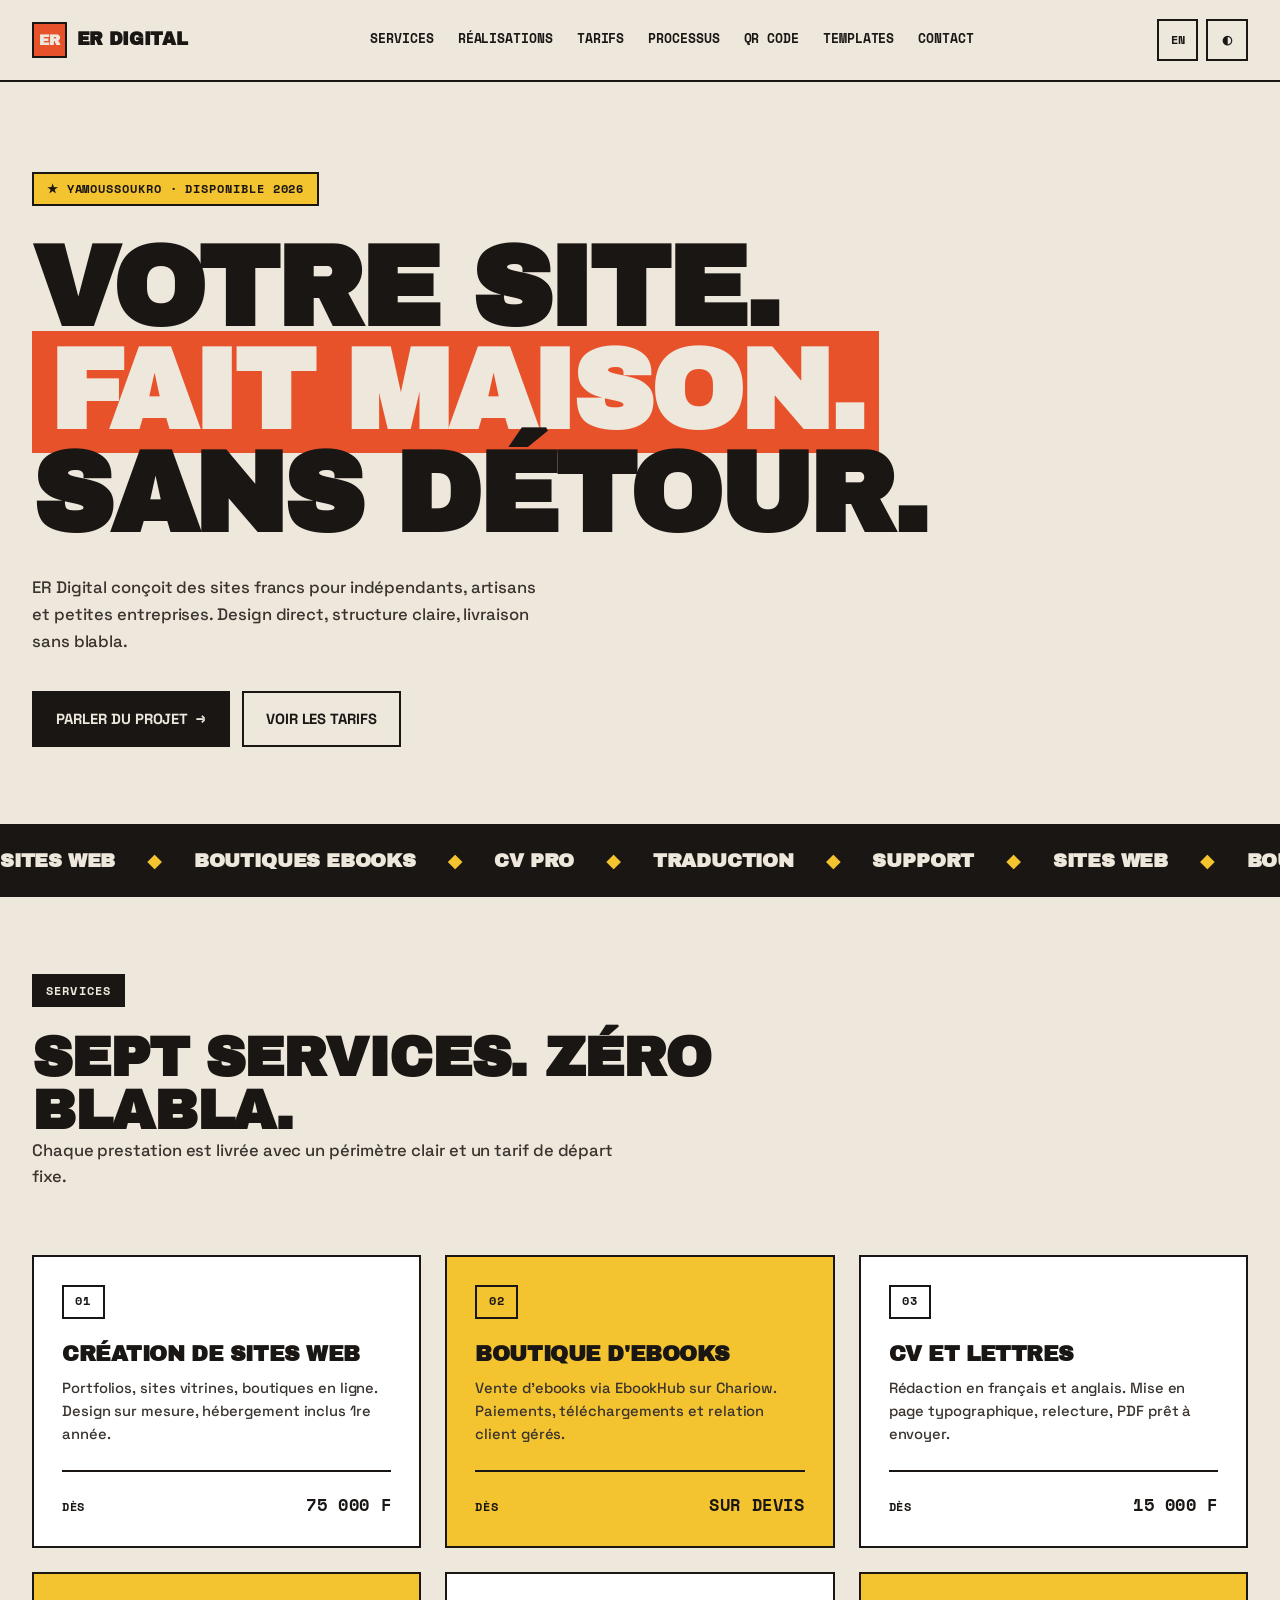
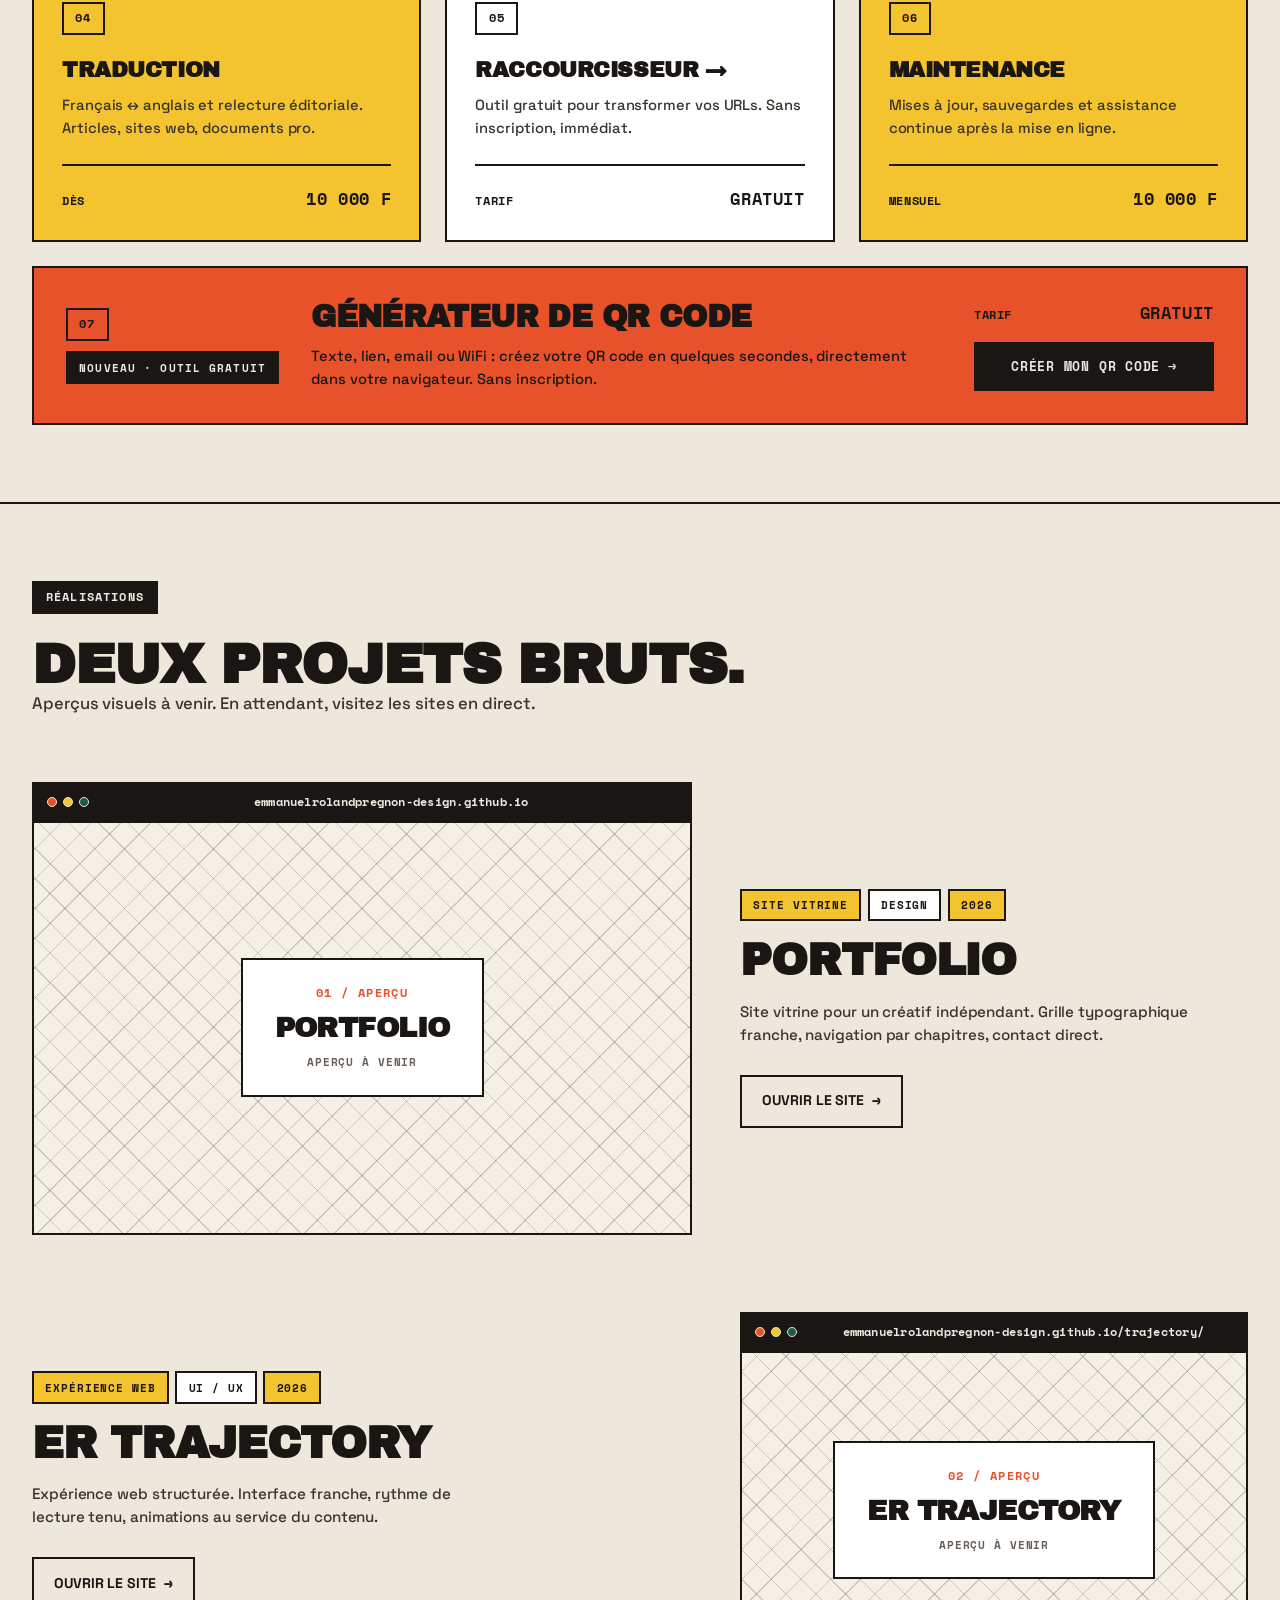
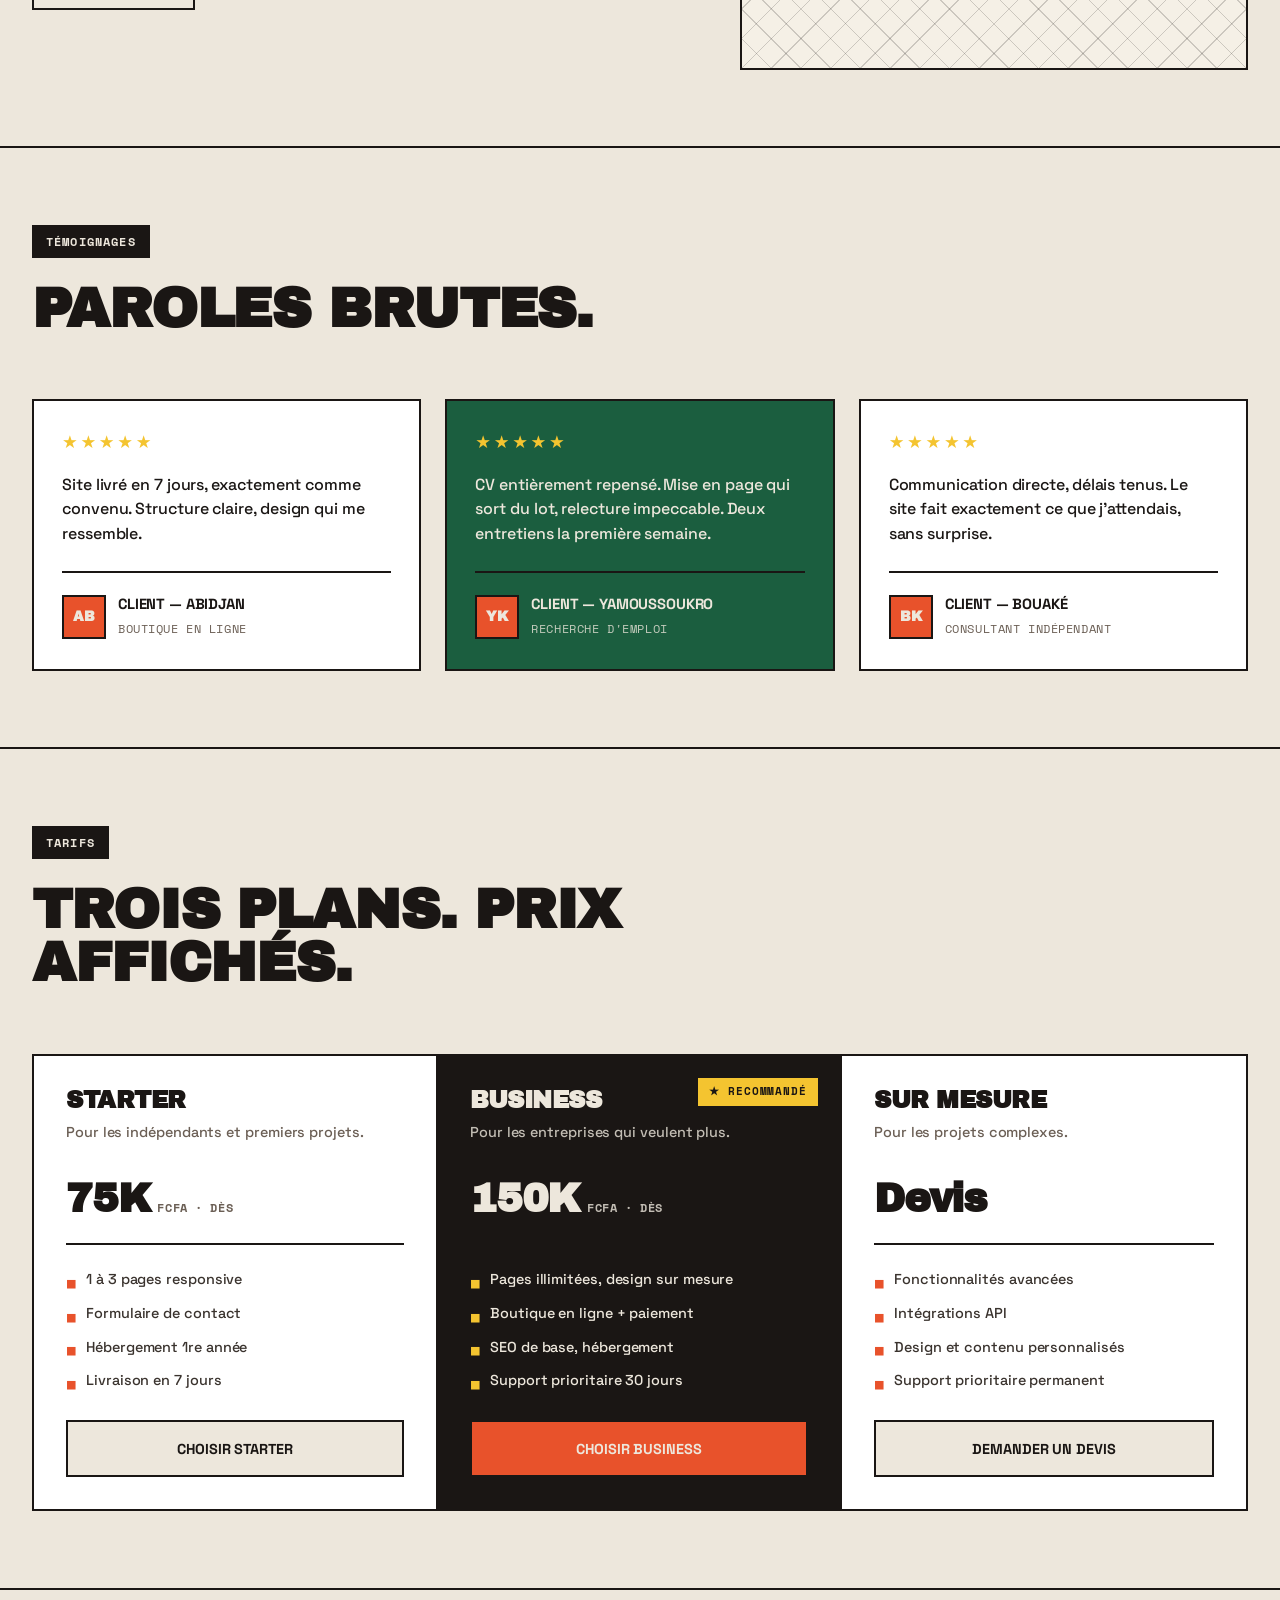
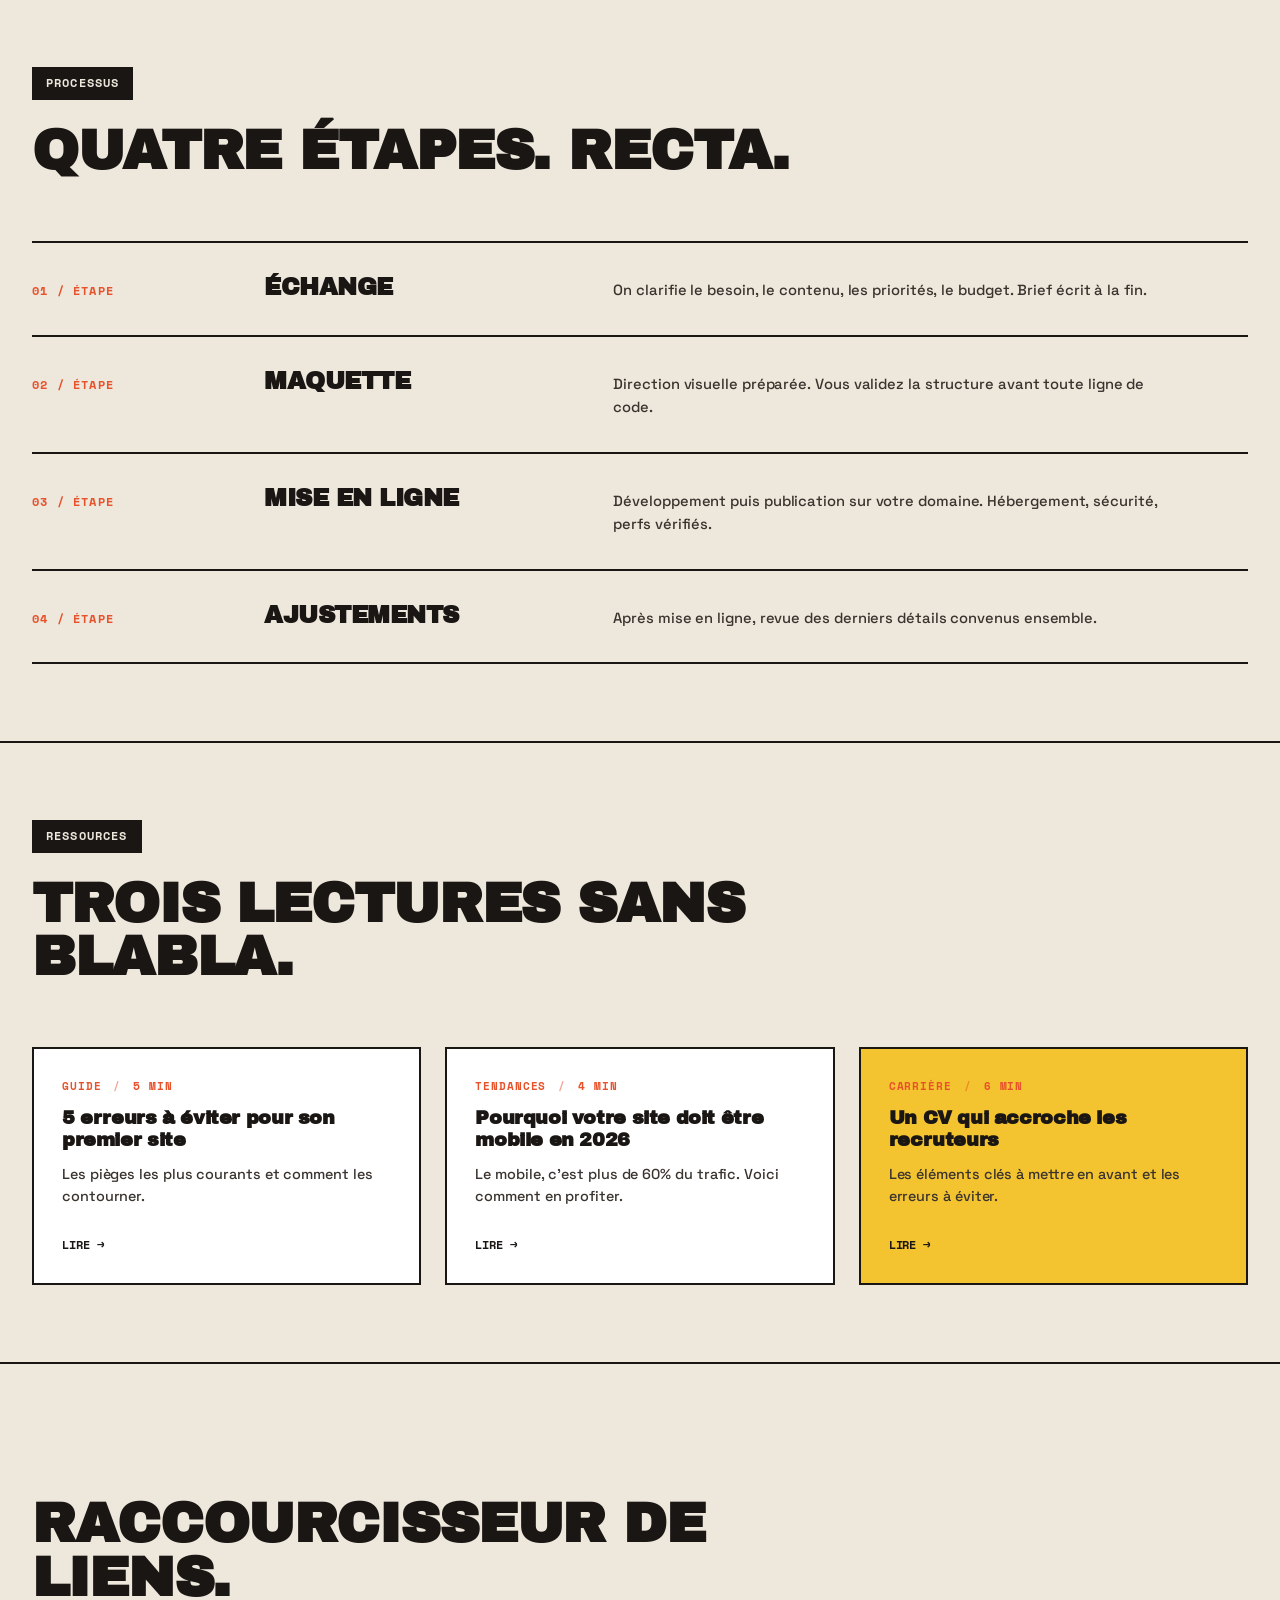
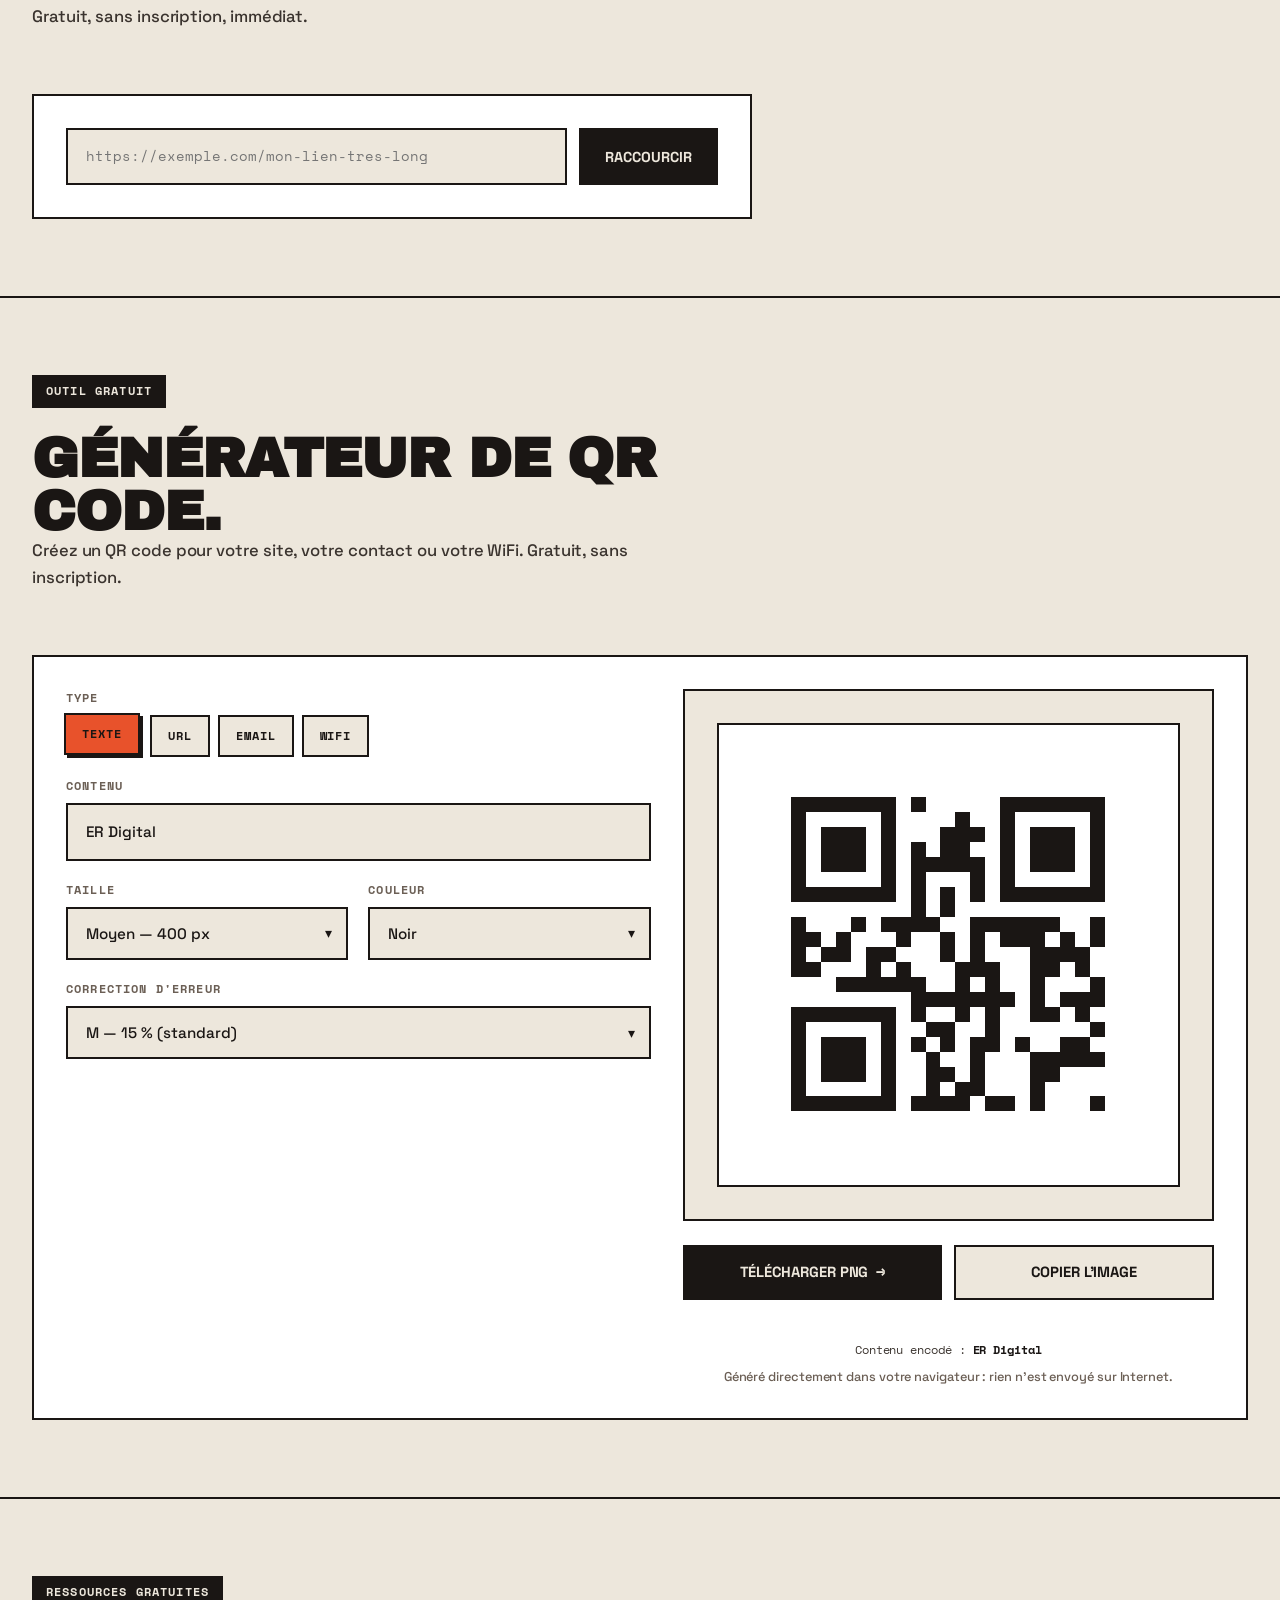
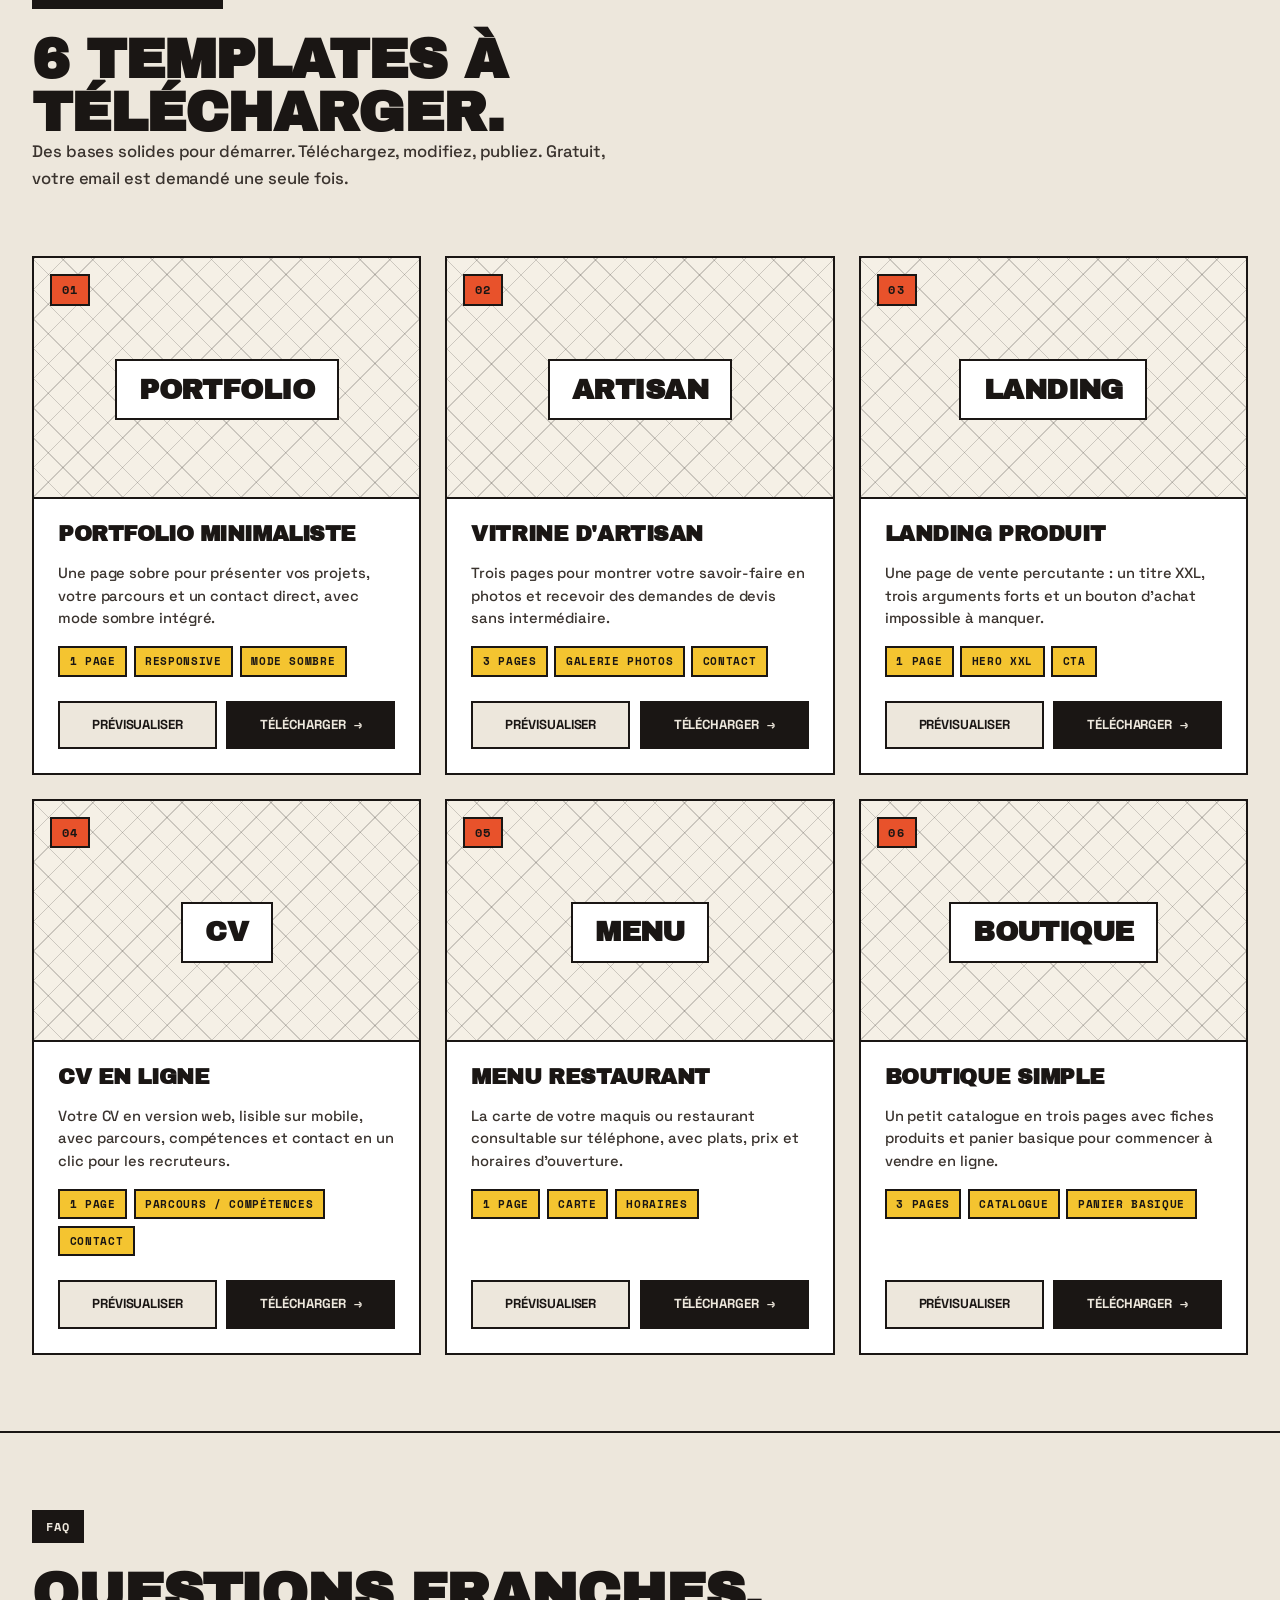
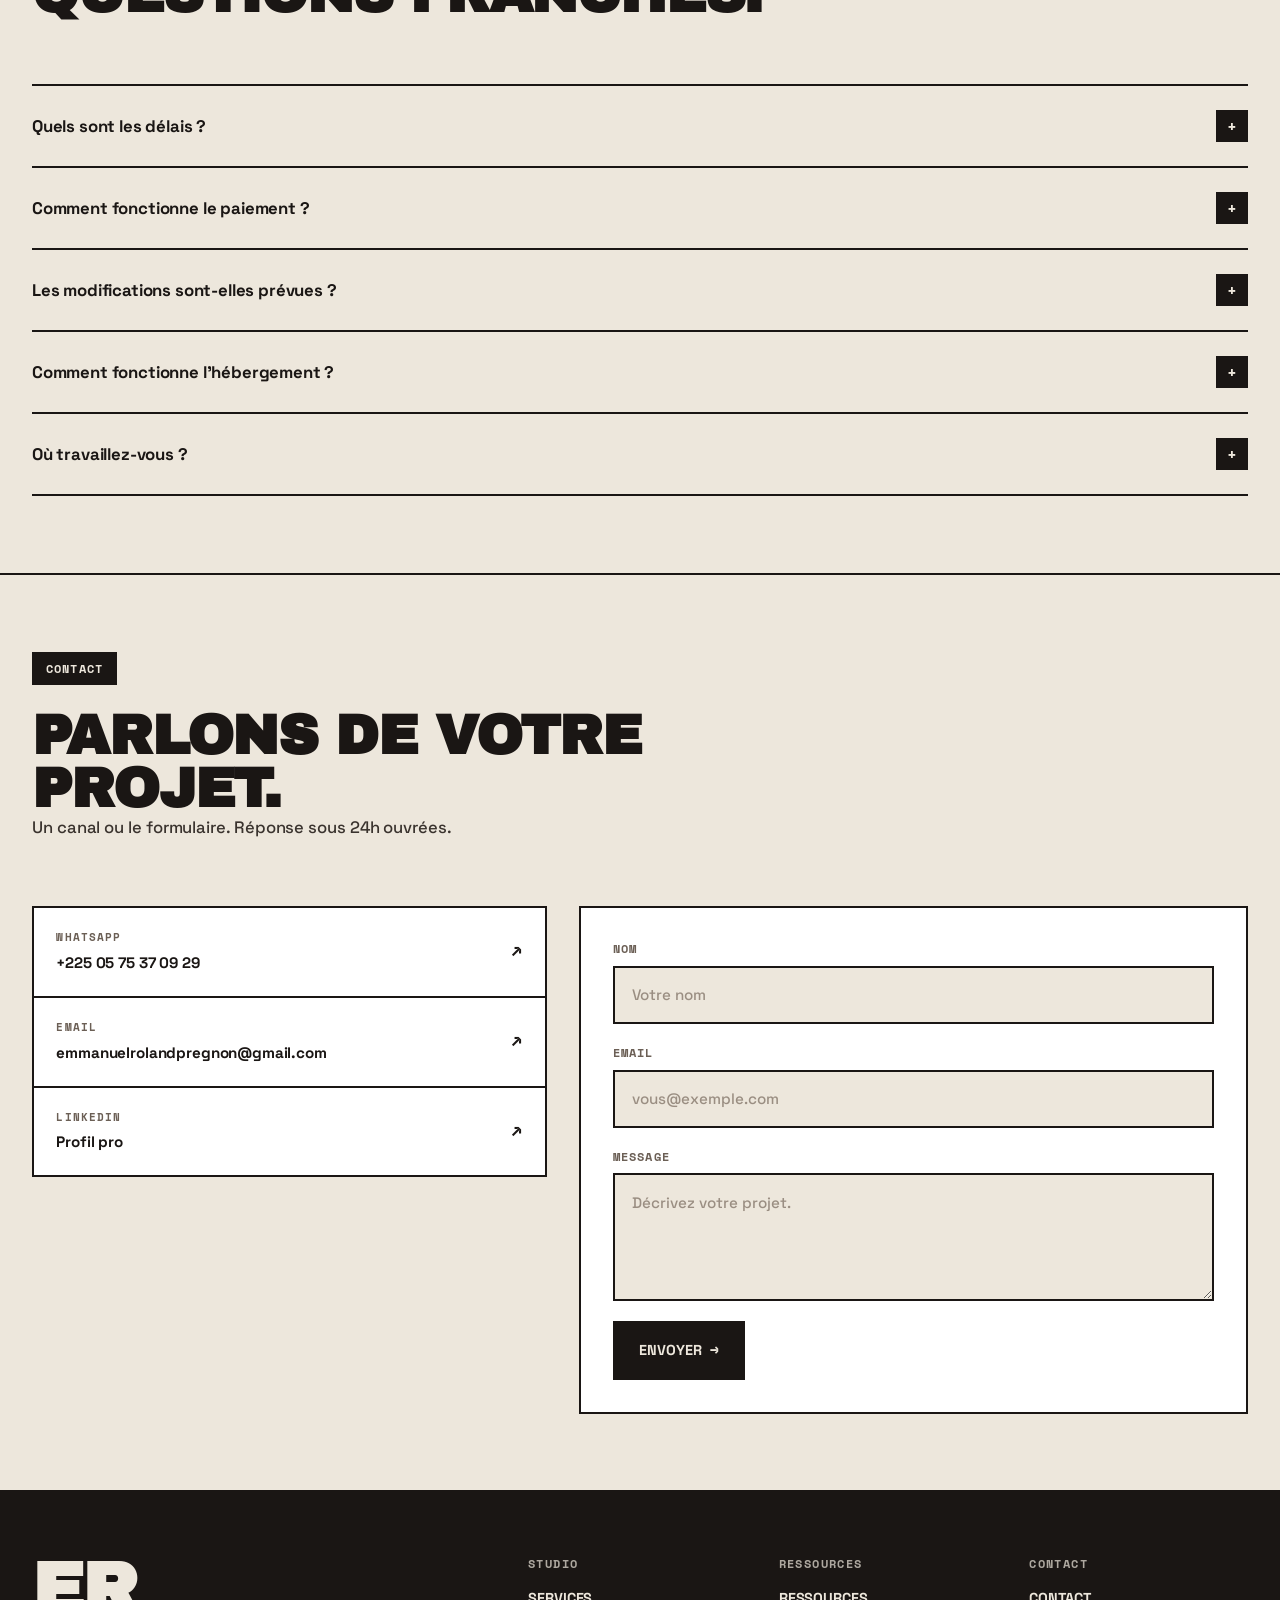
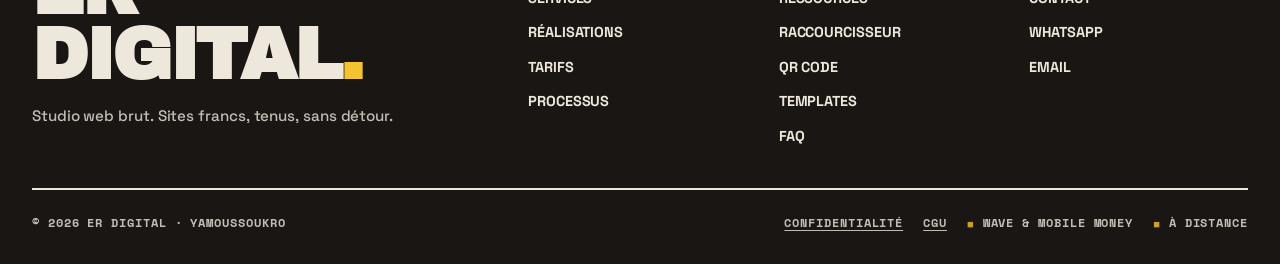
==== commit b5436332: "Fix : QR code généré localement + carte service QR gratuit" ====
--- a/index.html
+++ b/index.html
@@ -1 +1 @@
-<!doctype html><html lang="fr" data-theme="light"><head><meta charset="utf-8"><meta name="viewport" content="width=device-width, initial-scale=1, viewport-fit=cover"><title>ER Digital — Studio web brut.</title><meta name="description" content="ER Digital conçoit des sites francs pour indépendants, artisans et entreprises. Basé à Yamoussoukro, disponible à distance."><link rel="canonical" href="https://emmanuelrolandpregnon-design.github.io/er-digital-/"><meta property="og:type" content="website"><meta property="og:url" content="https://emmanuelrolandpregnon-design.github.io/er-digital-/"><meta property="og:title" content="ER Digital — Studio web brut."><meta property="og:description" content="Sites francs pour indépendants, artisans et entreprises."><meta property="og:site_name" content="ER Digital"><meta property="og:locale" content="fr_CI"><meta name="twitter:card" content="summary_large_image"><meta property="og:image" content="https://emmanuelrolandpregnon-design.github.io/er-digital-/og-image.png"><meta property="og:image:width" content="1200"><meta property="og:image:height" content="630"><meta name="twitter:image" content="https://emmanuelrolandpregnon-design.github.io/er-digital-/og-image.png"><link rel="icon" type="image/svg+xml" href="favicon.svg"><link rel="apple-touch-icon" href="apple-touch-icon.png"><meta name="theme-color" content="#EDE7DC"><meta name="robots" content="index, follow"><link rel="preconnect" href="https://fonts.googleapis.com"><link rel="preconnect" href="https://fonts.gstatic.com" crossorigin><link href="https://fonts.googleapis.com/css2?family=Archivo+Black&family=Space+Grotesk:wght@400;500;600;700&family=Space+Mono:wght@400;700&display=swap" rel="stylesheet"><link rel="stylesheet" href="site-a.css"><link rel="stylesheet" href="site-b.css"></head><body><a class="skip-link" href="#main" data-i18n="skip">Aller au contenu</a><header class="site-header"><div class="container header-inner"><a class="brand" href="#top" aria-label="ER Digital — Accueil" data-i18n-aria="brandHome"><span class="brand-mark" aria-hidden="true">ER</span><span>ER Digital</span></a><nav class="desktop-nav" aria-label="Navigation principale" data-i18n-aria="mainNav"><a href="#services" data-i18n="navServices">Services</a><a href="#realisations" data-i18n="navWork">Réalisations</a><a href="#tarifs" data-i18n="navPricing">Tarifs</a><a href="#processus" data-i18n="navProcess">Processus</a><a href="#qr-code" data-i18n="navQr">QR Code</a><a href="#templates" data-i18n="navTemplates">Templates</a><a href="#contact" data-i18n="navContact">Contact</a></nav><div class="header-actions"><button class="control" id="languageToggle" type="button" aria-label="Switch to English" title="Switch to English">EN</button><button class="control" id="themeToggle" type="button" aria-label="Activer le thème sombre" title="Activer le thème sombre">◐</button><button class="menu-toggle" id="menuToggle" type="button" aria-expanded="false" aria-controls="mobileNav" aria-label="Ouvrir le menu" data-i18n-aria="openMenu" data-i18n-title="openMenu"><span class="menu-lines" aria-hidden="true"></span></button></div></div><nav class="container mobile-nav" id="mobileNav" aria-label="Navigation principale" data-i18n-aria="mainNav"><a href="#services" data-i18n="navServices">Services</a><a href="#realisations" data-i18n="navWork">Réalisations</a><a href="#tarifs" data-i18n="navPricing">Tarifs</a><a href="#processus" data-i18n="navProcess">Processus</a><a href="#qr-code" data-i18n="navQr">QR Code</a><a href="#templates" data-i18n="navTemplates">Templates</a><a href="#contact" data-i18n="navContact">Contact</a></nav></header><main id="main"></main><footer class="site-footer"><div class="container"><div class="footer-top"><div><p class="footer-brand">ER Digital<em>.</em></p><p class="footer-tagline" data-i18n="footerTagline">Studio web brut. Sites francs, tenus, sans détour.</p></div><nav class="footer-nav" aria-label="Liens utiles" data-i18n-aria="footerNav"><div class="footer-col"><h4 data-i18n="footerNavCol1">Studio</h4><ul><li><a href="#services" data-i18n="navServices">Services</a></li><li><a href="#realisations" data-i18n="navWork">Réalisations</a></li><li><a href="#tarifs" data-i18n="navPricing">Tarifs</a></li><li><a href="#processus" data-i18n="navProcess">Processus</a></li></ul></div><div class="footer-col"><h4 data-i18n="footerNavCol2">Ressources</h4><ul><li><a href="#ressources" data-i18n="navBlog">Articles</a></li><li><a href="#raccourcisseur" data-i18n="navShortener">Raccourcisseur</a></li><li><a href="#qr-code" data-i18n="navQr">QR Code</a></li><li><a href="#templates" data-i18n="navTemplates">Templates</a></li><li><a href="#faq">FAQ</a></li></ul></div><div class="footer-col"><h4 data-i18n="footerNavCol3">Contact</h4><ul><li><a href="#contact" data-i18n="navContact">Formulaire</a></li><li><a href="https://wa.me/2250575370929" target="_blank" rel="noopener noreferrer">WhatsApp</a></li><li><a href="mailto:emmanuelrolandpregnon@gmail.com">Email</a></li></ul></div></nav></div><div class="footer-bottom"><span>© <span id="year"></span> ER Digital · Yamoussoukro</span><div class="footer-trust"><a href="confidentialite.html" data-i18n="footerPrivacy">Confidentialité</a><a href="cgu.html" data-i18n="footerTerms">CGU</a><span data-i18n="trustWave">Wave & Mobile Money</span><span data-i18n="trustRemote">À distance</span></div></div></div></footer><script src="main-body-a.js"></script><script src="main-body-b.js"></script><script src="i18n-fr.js"></script><script src="i18n-en.js"></script><script src="site.js" defer></script></body></html>+<!doctype html><html lang="fr" data-theme="light"><head><meta charset="utf-8"><meta name="viewport" content="width=device-width, initial-scale=1, viewport-fit=cover"><title>ER Digital — Studio web brut.</title><meta name="description" content="ER Digital conçoit des sites francs pour indépendants, artisans et entreprises. Basé à Yamoussoukro, disponible à distance."><link rel="canonical" href="https://emmanuelrolandpregnon-design.github.io/er-digital-/"><meta property="og:type" content="website"><meta property="og:url" content="https://emmanuelrolandpregnon-design.github.io/er-digital-/"><meta property="og:title" content="ER Digital — Studio web brut."><meta property="og:description" content="Sites francs pour indépendants, artisans et entreprises."><meta property="og:site_name" content="ER Digital"><meta property="og:locale" content="fr_CI"><meta name="twitter:card" content="summary_large_image"><meta property="og:image" content="https://emmanuelrolandpregnon-design.github.io/er-digital-/og-image.png"><meta property="og:image:width" content="1200"><meta property="og:image:height" content="630"><meta name="twitter:image" content="https://emmanuelrolandpregnon-design.github.io/er-digital-/og-image.png"><link rel="icon" type="image/svg+xml" href="favicon.svg"><link rel="apple-touch-icon" href="apple-touch-icon.png"><meta name="theme-color" content="#EDE7DC"><meta name="robots" content="index, follow"><link rel="preconnect" href="https://fonts.googleapis.com"><link rel="preconnect" href="https://fonts.gstatic.com" crossorigin><link href="https://fonts.googleapis.com/css2?family=Archivo+Black&family=Space+Grotesk:wght@400;500;600;700&family=Space+Mono:wght@400;700&display=swap" rel="stylesheet"><link rel="stylesheet" href="site-a.css?v=f1942d5e"><link rel="stylesheet" href="site-b.css?v=1182da48"></head><body><a class="skip-link" href="#main" data-i18n="skip">Aller au contenu</a><header class="site-header"><div class="container header-inner"><a class="brand" href="#top" aria-label="ER Digital — Accueil" data-i18n-aria="brandHome"><span class="brand-mark" aria-hidden="true">ER</span><span>ER Digital</span></a><nav class="desktop-nav" aria-label="Navigation principale" data-i18n-aria="mainNav"><a href="#services" data-i18n="navServices">Services</a><a href="#realisations" data-i18n="navWork">Réalisations</a><a href="#tarifs" data-i18n="navPricing">Tarifs</a><a href="#processus" data-i18n="navProcess">Processus</a><a href="#qr-code" data-i18n="navQr">QR Code</a><a href="#templates" data-i18n="navTemplates">Templates</a><a href="#contact" data-i18n="navContact">Contact</a></nav><div class="header-actions"><button class="control" id="languageToggle" type="button" aria-label="Switch to English" title="Switch to English">EN</button><button class="control" id="themeToggle" type="button" aria-label="Activer le thème sombre" title="Activer le thème sombre">◐</button><button class="menu-toggle" id="menuToggle" type="button" aria-expanded="false" aria-controls="mobileNav" aria-label="Ouvrir le menu" data-i18n-aria="openMenu" data-i18n-title="openMenu"><span class="menu-lines" aria-hidden="true"></span></button></div></div><nav class="container mobile-nav" id="mobileNav" aria-label="Navigation principale" data-i18n-aria="mainNav"><a href="#services" data-i18n="navServices">Services</a><a href="#realisations" data-i18n="navWork">Réalisations</a><a href="#tarifs" data-i18n="navPricing">Tarifs</a><a href="#processus" data-i18n="navProcess">Processus</a><a href="#qr-code" data-i18n="navQr">QR Code</a><a href="#templates" data-i18n="navTemplates">Templates</a><a href="#contact" data-i18n="navContact">Contact</a></nav></header><main id="main"></main><footer class="site-footer"><div class="container"><div class="footer-top"><div><p class="footer-brand">ER Digital<em>.</em></p><p class="footer-tagline" data-i18n="footerTagline">Studio web brut. Sites francs, tenus, sans détour.</p></div><nav class="footer-nav" aria-label="Liens utiles" data-i18n-aria="footerNav"><div class="footer-col"><h4 data-i18n="footerNavCol1">Studio</h4><ul><li><a href="#services" data-i18n="navServices">Services</a></li><li><a href="#realisations" data-i18n="navWork">Réalisations</a></li><li><a href="#tarifs" data-i18n="navPricing">Tarifs</a></li><li><a href="#processus" data-i18n="navProcess">Processus</a></li></ul></div><div class="footer-col"><h4 data-i18n="footerNavCol2">Ressources</h4><ul><li><a href="#ressources" data-i18n="navBlog">Articles</a></li><li><a href="#raccourcisseur" data-i18n="navShortener">Raccourcisseur</a></li><li><a href="#qr-code" data-i18n="navQr">QR Code</a></li><li><a href="#templates" data-i18n="navTemplates">Templates</a></li><li><a href="#faq">FAQ</a></li></ul></div><div class="footer-col"><h4 data-i18n="footerNavCol3">Contact</h4><ul><li><a href="#contact" data-i18n="navContact">Formulaire</a></li><li><a href="https://wa.me/2250575370929" target="_blank" rel="noopener noreferrer">WhatsApp</a></li><li><a href="mailto:emmanuelrolandpregnon@gmail.com">Email</a></li></ul></div></nav></div><div class="footer-bottom"><span>© <span id="year"></span> ER Digital · Yamoussoukro</span><div class="footer-trust"><a href="confidentialite.html" data-i18n="footerPrivacy">Confidentialité</a><a href="cgu.html" data-i18n="footerTerms">CGU</a><span data-i18n="trustWave">Wave & Mobile Money</span><span data-i18n="trustRemote">À distance</span></div></div></div></footer><script src="main-body-a.js?v=d4d9fdc1"></script><script src="main-body-b.js?v=416472bf"></script><script src="i18n-fr.js?v=0f343d9f"></script><script src="i18n-en.js?v=726200e0"></script><script src="qrcodegen.js?v=e5d7ef68" defer></script><script src="site.js?v=0aa9d949" defer></script></body></html>
--- a/site-b.css
+++ b/site-b.css
@@ -20,7 +20,6 @@
 .qr-preview{display:flex;flex-direction:column;min-width:0;}
 .qr-image-wrapper{display:grid;place-items:center;aspect-ratio:1;padding:2rem;background:var(--bg);border:2px solid var(--border);}
 #qrImage{display:block;width:100%;max-width:100%;height:auto;aspect-ratio:1;background:#FFFFFF;border:2px solid var(--border);image-rendering:pixelated;transition:opacity .2s ease;}
-.qr-image-wrapper.is-loading #qrImage{opacity:.6;}
 .qr-image-wrapper.is-stale #qrImage{opacity:.2;}
 .qr-actions{display:flex;flex-wrap:wrap;gap:.75rem;margin-top:1.5rem;}
 .qr-actions .btn{flex:1 1 11rem;justify-content:center;}
@@ -29,6 +28,9 @@
 .qr-hint.is-error{color:var(--danger);}
 [data-theme="dark"] .qr-hint.is-success{color:var(--text);}
 [data-theme="dark"] .qr-hint.is-error{color:var(--accent-2);}
+.qr-encoded{margin:.25rem 0 0;font-family:var(--font-mono);font-size:.75rem;line-height:1.5;color:var(--text-soft);text-align:center;overflow-wrap:anywhere;}
+.qr-encoded code{font-family:inherit;font-weight:700;color:var(--text);}
+.qr-local-note{margin:.5rem 0 0;font-size:.8rem;line-height:1.5;color:var(--muted);text-align:center;}
 /* --- Templates gratuits (#templates) --- */
 .templates-grid{display:grid;grid-template-columns:1fr;gap:1.5rem;}
 .template-card{display:flex;flex-direction:column;background:var(--surface);border:2px solid var(--border);transition:transform .2s ease,box-shadow .2s ease;}
@@ -66,8 +68,36 @@
 [data-theme="dark"] .tpl-error{color:var(--accent-2);border-color:var(--accent-2);}
 .tpl-confirm-note{margin:0;padding:1rem 1.1rem;background:var(--accent-2);color:#1A1614;font-weight:700;border:2px solid var(--border);}
 .tpl-confirm-note:focus{outline:3px solid var(--focus);outline-offset:2px;}
-@media (max-width:639px){.qr-types{display:grid;grid-template-columns:repeat(4,1fr);}.qr-type-btn{padding:.6rem .25rem;text-align:center;}}
+.tpl-confirm-file{margin:0;font-family:var(--font-mono);font-size:.8rem;color:var(--text-soft);overflow-wrap:anywhere;}
+.tpl-confirm-file code{font-family:inherit;font-weight:700;color:var(--text);}
+.tpl-modal-foot .btn{justify-content:center;}
+.tpl-confirm-extra{display:flex;flex-wrap:wrap;align-items:baseline;gap:.25rem .4rem;margin:0;font-size:.85rem;color:var(--text-soft);overflow-wrap:anywhere;}
+.tpl-confirm-extra a,.tpl-linkish{color:inherit;font-weight:700;text-decoration:underline;text-underline-offset:3px;}
+.tpl-linkish{padding:0;background:none;border:0;font:inherit;font-weight:700;cursor:pointer;}
+.tpl-confirm-extra a:focus-visible,.tpl-linkish:focus-visible{outline:3px solid var(--focus);outline-offset:2px;}
+@media (max-width:639px){.qr-types{display:grid;grid-template-columns:repeat(4,1fr);}.qr-type-btn{padding:.6rem .25rem;text-align:center;}.tpl-modal-foot .btn{flex:1 1 100%;}}
 @media (min-width:640px){.templates-grid{grid-template-columns:repeat(2,1fr);}.qr-options{grid-template-columns:repeat(2,1fr);}.qr-options .form-field:last-child{grid-column:1 / -1;}}
 @media (min-width:900px){.qr-generator{grid-template-columns:1.1fr 1fr;align-items:start;}.templates-grid{grid-template-columns:repeat(3,1fr);}}
 @media (prefers-reduced-motion:reduce){.template-card:hover,.template-card:focus-within,.qr-type-btn.active,.qr-type-btn.active:hover{transform:none;}}
+/* --- Cartes services cliquables + carte « outil gratuit » QR (07) --- */
+.service-link{color:inherit;text-decoration:none;}
+.service-link::after{content:"";position:absolute;inset:0;z-index:1;}
+.service-link:focus{outline:none;}
+.service-link:focus-visible::after{outline:3px solid var(--focus);outline-offset:3px;}
+.service-arrow{display:inline-block;margin-left:.4rem;transition:transform .2s ease;}
+.service-card:hover .service-arrow{transform:translateX(4px);}
+.service-card--tool{grid-column:1 / -1;display:grid;gap:1.25rem;background:var(--accent-1);color:#1A1614;--text:#1A1614;--text-soft:#1A1614;--muted:#1A1614;--border:#1A1614;}
+.service-card--tool:hover{background:var(--accent-2);color:#1A1614;}
+.service-card--tool .service-num{margin:0;}
+.service-card--tool p{margin:0;color:#1A1614;}
+.service-card--tool h3{font-size:clamp(1.35rem,2.4vw,1.9rem);}
+.service-tool-head{display:flex;flex-wrap:wrap;align-items:center;gap:.6rem;}
+.service-badge{padding:.35rem .7rem;background:#1A1614;color:#EDE7DC;font-family:var(--font-mono);font-size:.7rem;font-weight:700;letter-spacing:.1em;text-transform:uppercase;border:2px solid #1A1614;}
+.service-tool-side{display:flex;flex-direction:column;gap:1rem;}
+.service-go{display:inline-flex;align-items:center;justify-content:center;gap:.5rem;padding:.8rem 1.2rem;background:#1A1614;color:#EDE7DC;font-family:var(--font-mono);font-size:.8rem;font-weight:700;letter-spacing:.06em;text-transform:uppercase;border:2px solid #1A1614;}
+.service-card--tool:hover .service-go{background:#EDE7DC;color:#1A1614;}
+[data-theme="dark"] .service-card--tool{--text:#1A1614;--text-soft:#1A1614;--muted:#1A1614;--border:#1A1614;color:#1A1614;border-color:#EDE7DC;}
+[data-theme="dark"] .service-card--tool:hover{color:#1A1614;box-shadow:6px 6px 0 #EDE7DC;}
+@media (min-width:900px){.service-card--tool{grid-template-columns:auto minmax(0,1fr) minmax(15rem,auto);align-items:center;gap:2rem;padding:2rem;}.service-tool-head{flex-direction:column;align-items:flex-start;}.service-tool-side .service-price{padding-top:0;border-top:0;}}
+@media (prefers-reduced-motion:reduce){.service-card:hover .service-arrow{transform:none;}}
 /* === FIN QR + TEMPLATES === */
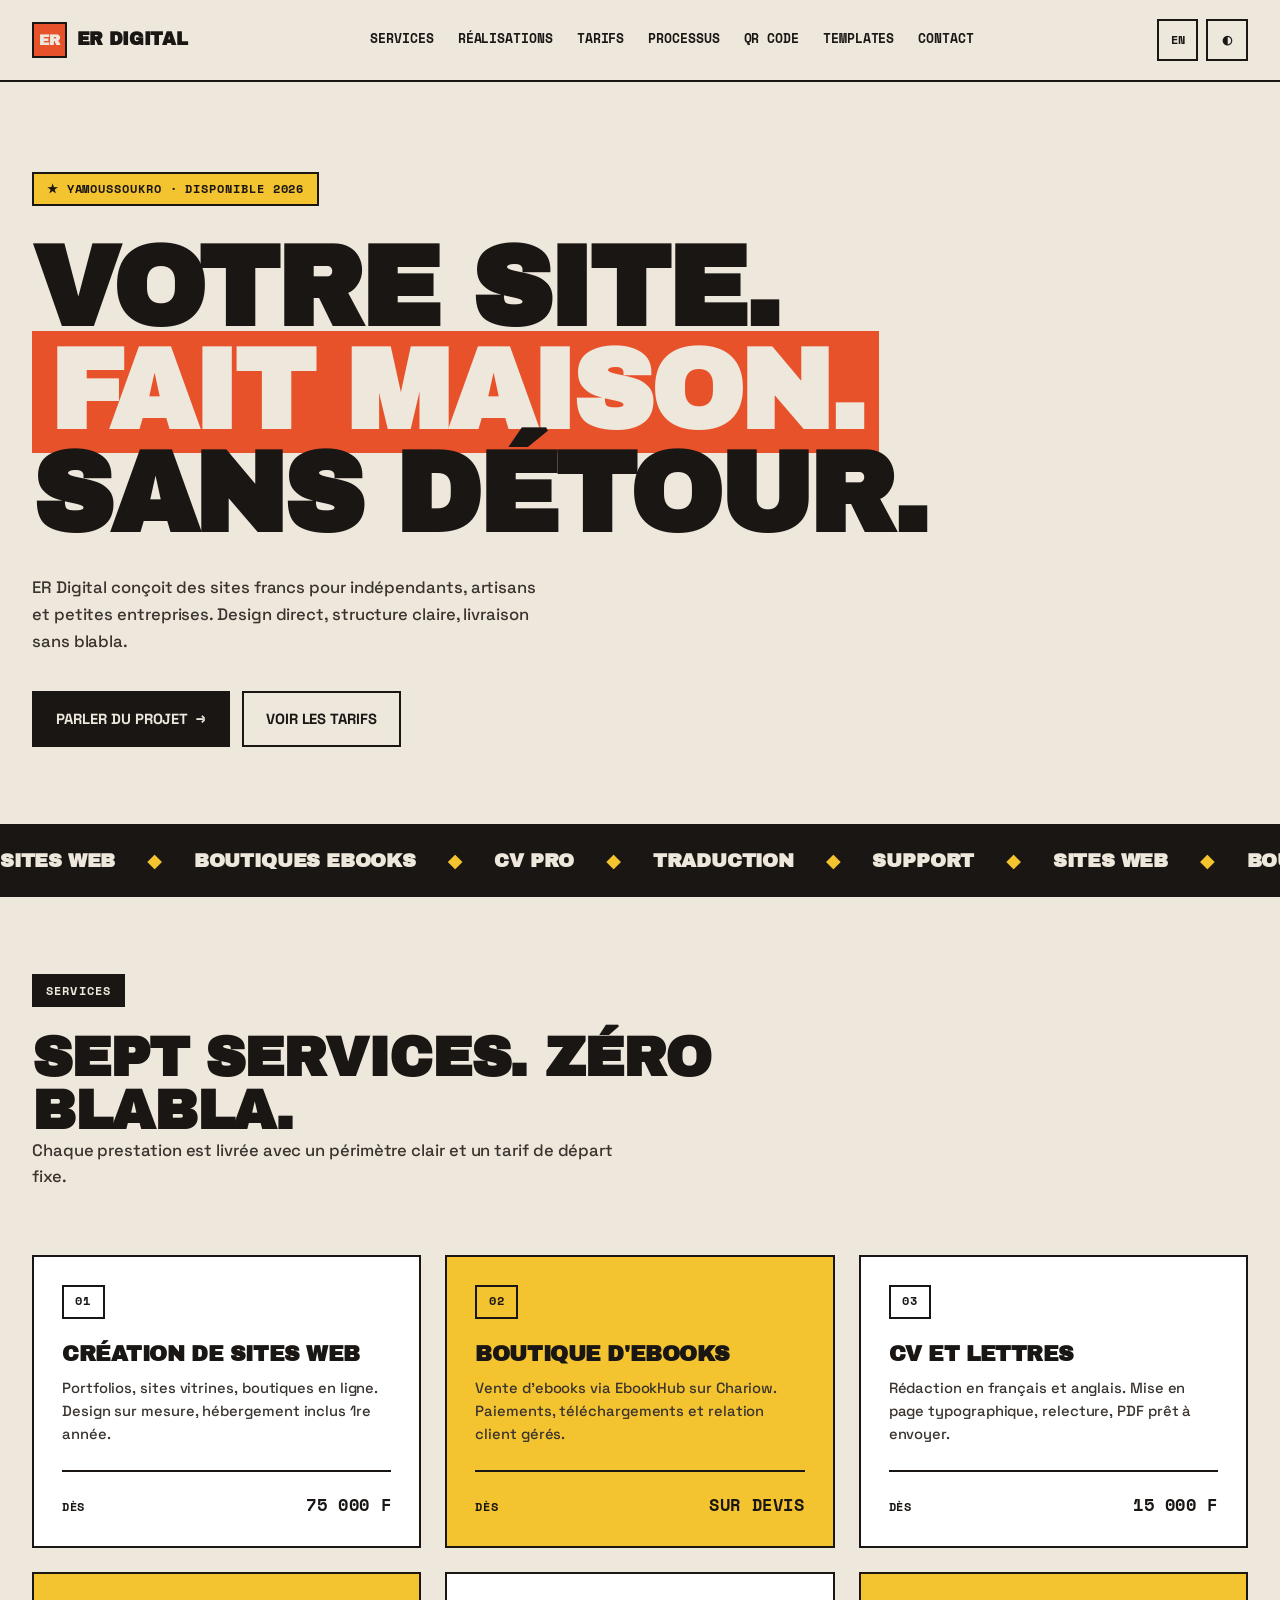
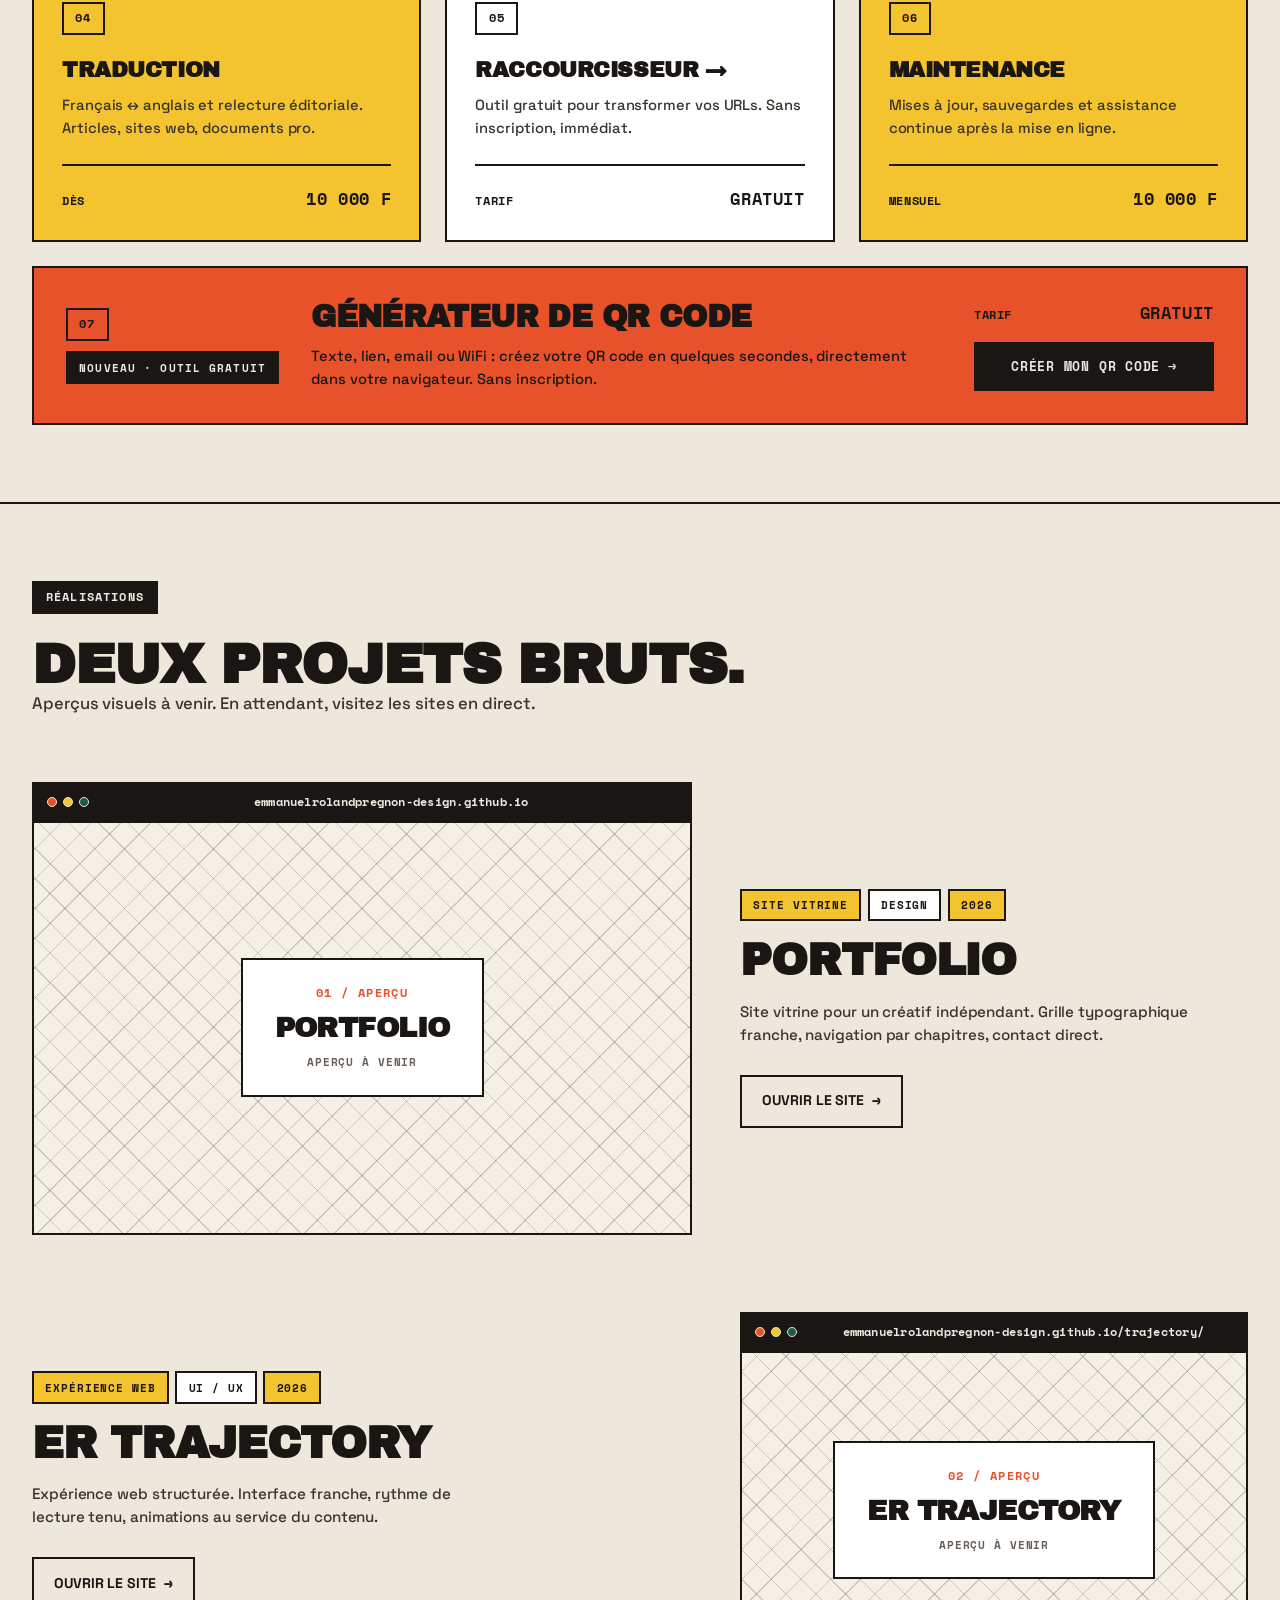
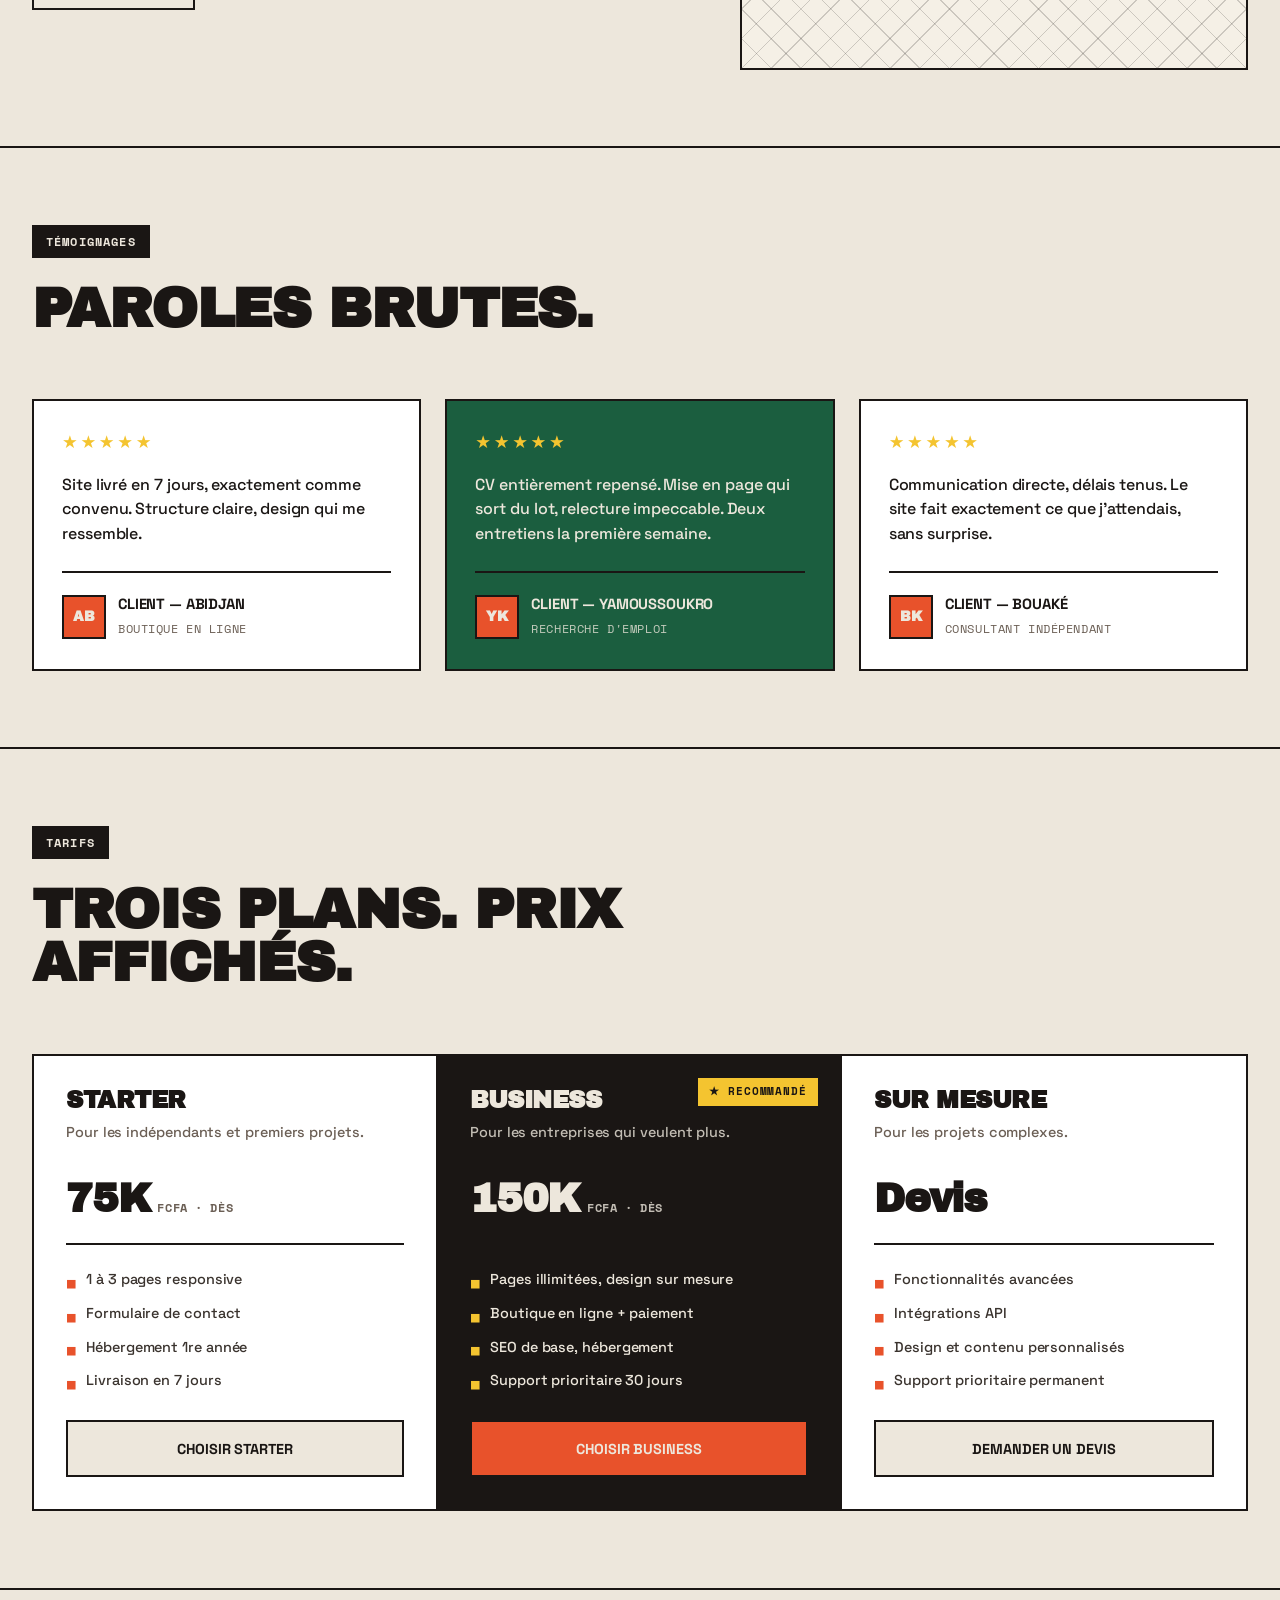
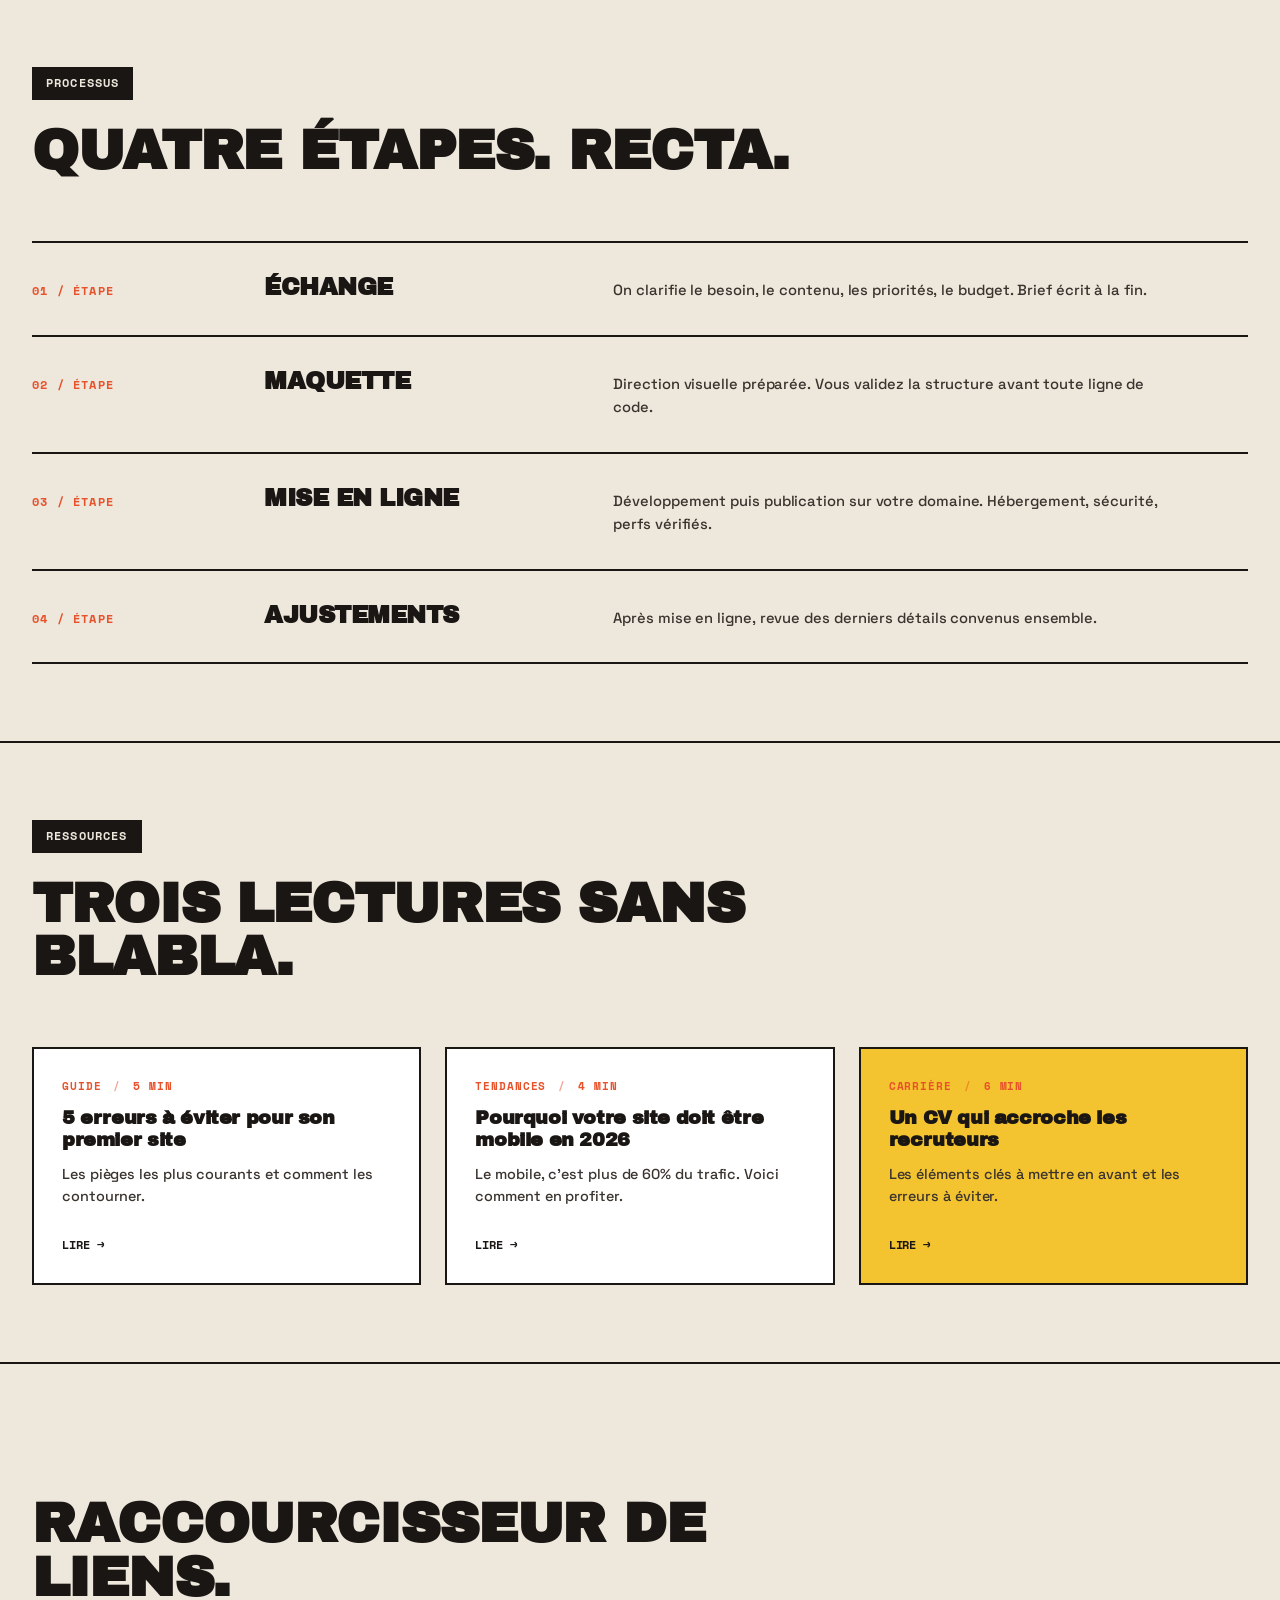
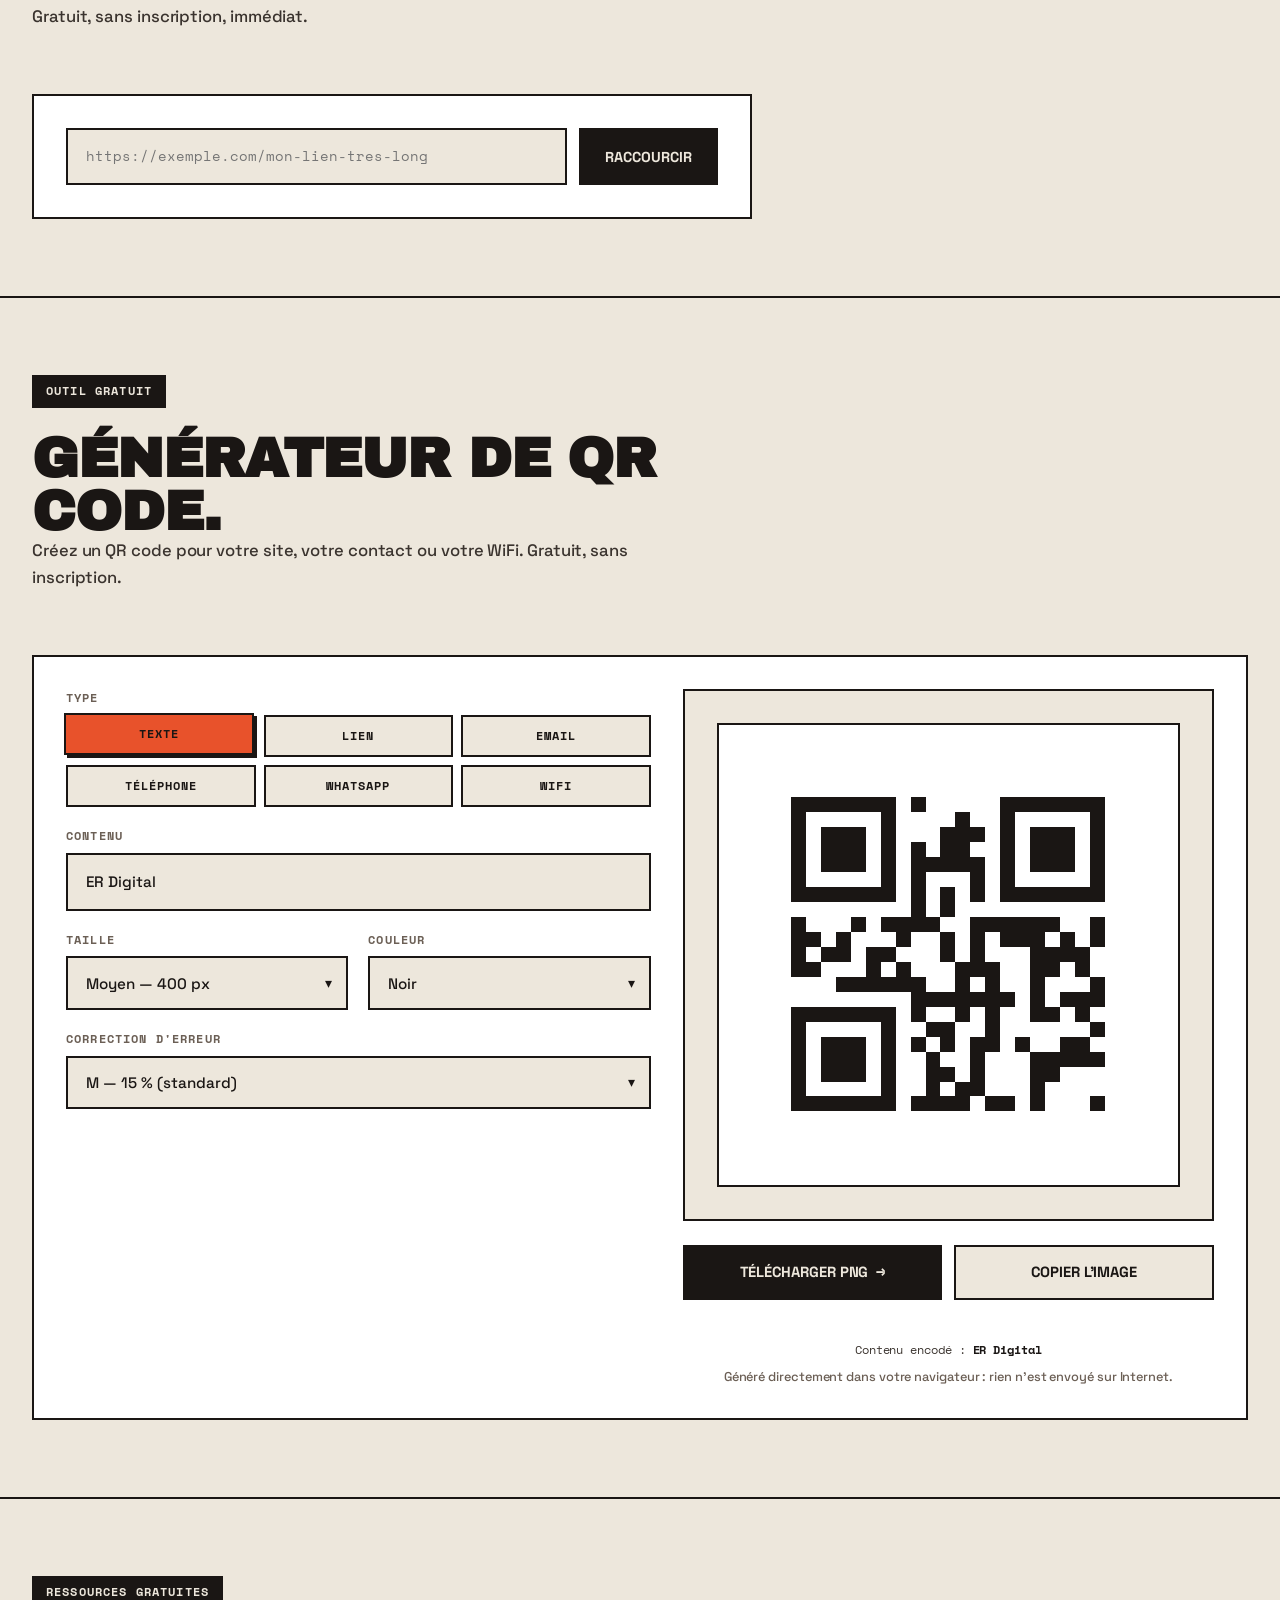
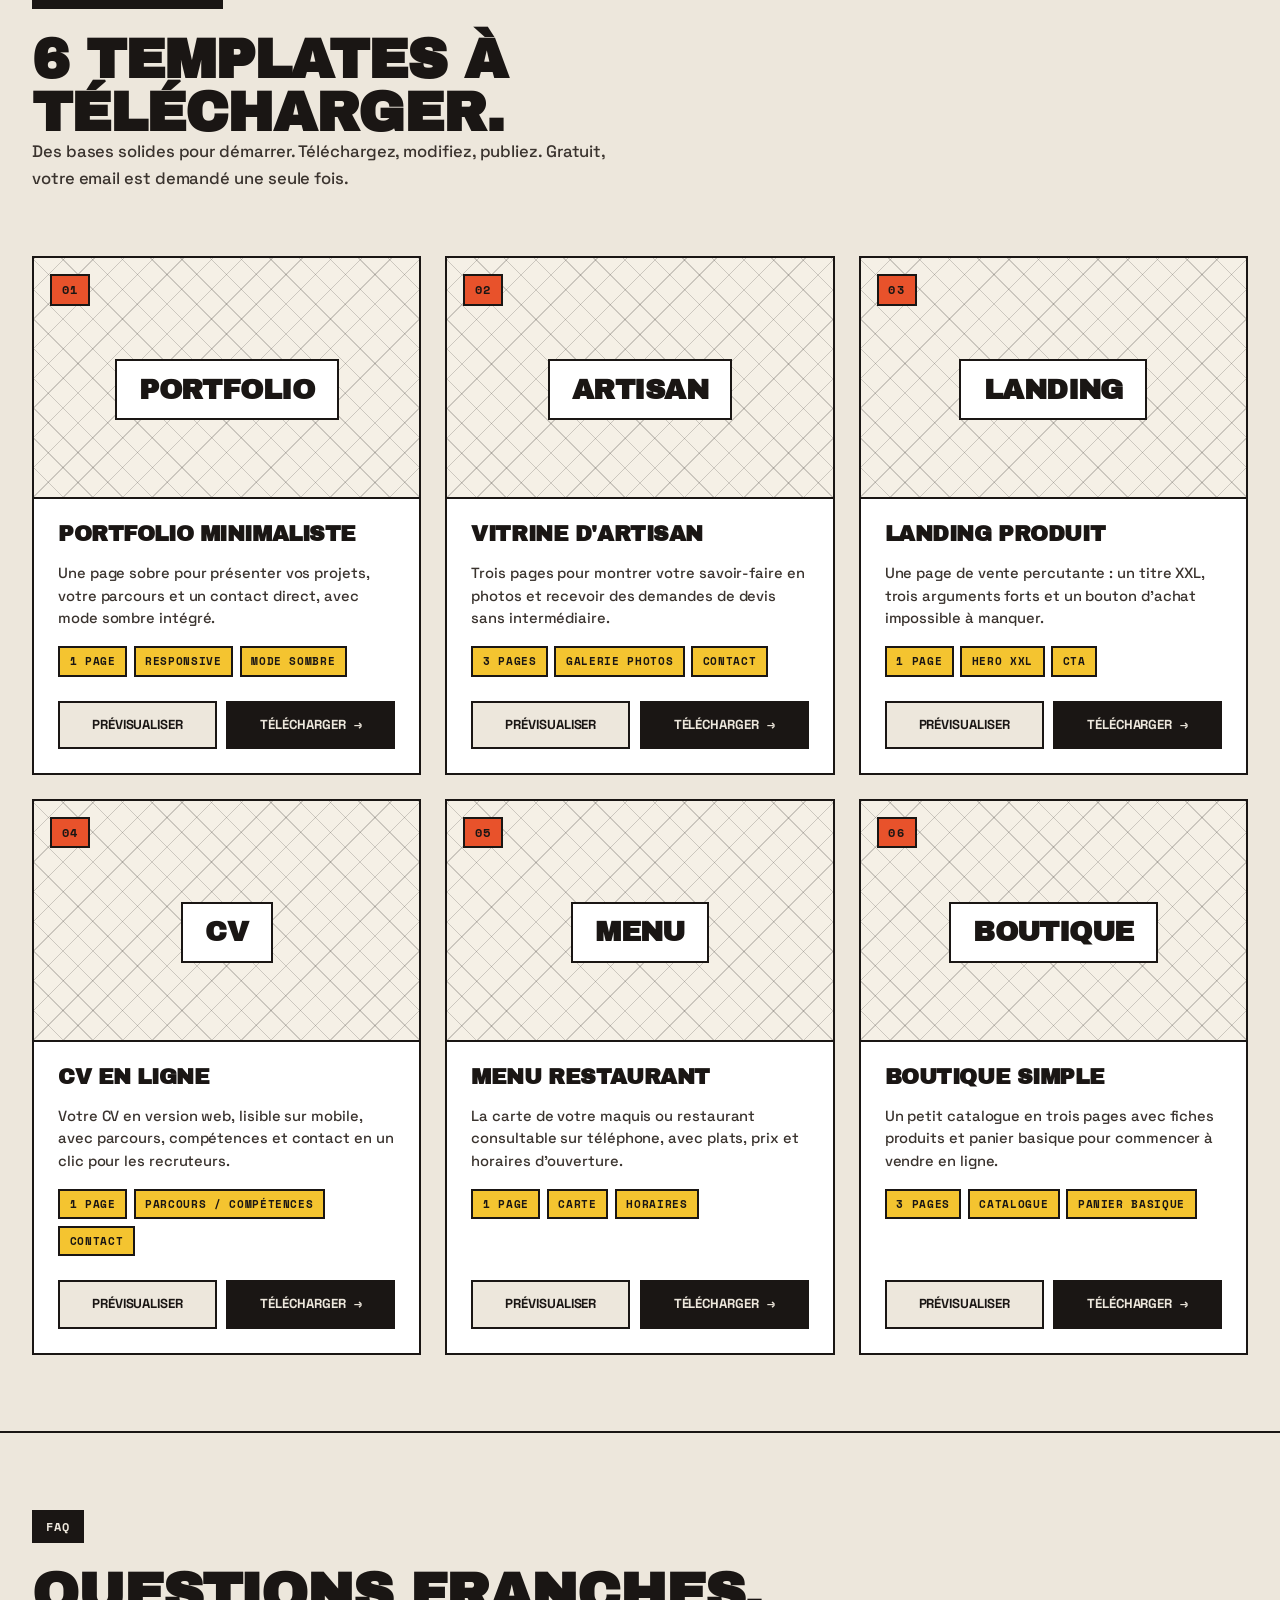
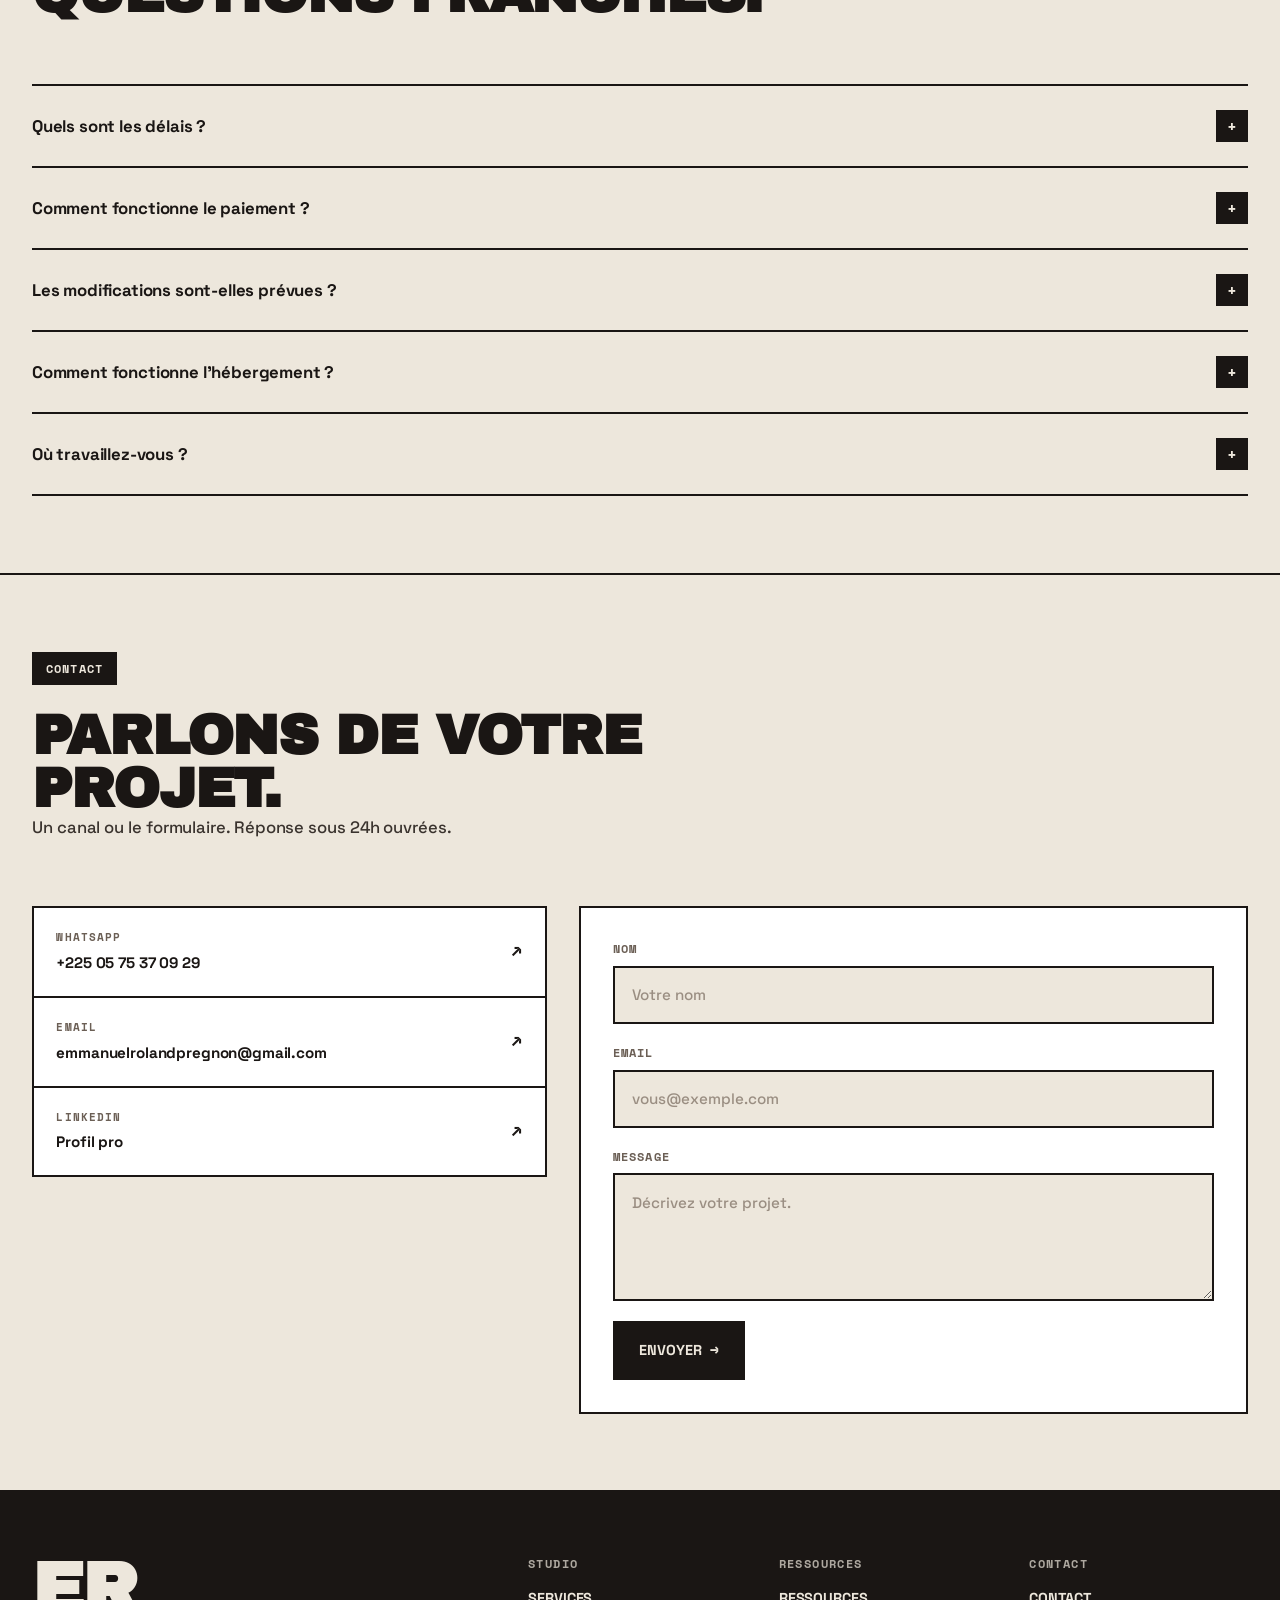
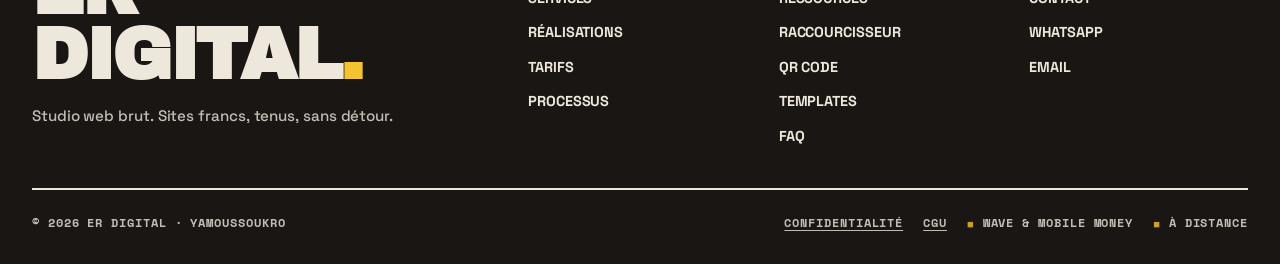
==== commit 380bfc6c: "Ajout : collecte des emails templates (FormSubmit)" ====
--- a/index.html
+++ b/index.html
@@ -1 +1 @@
-<!doctype html><html lang="fr" data-theme="light"><head><meta charset="utf-8"><meta name="viewport" content="width=device-width, initial-scale=1, viewport-fit=cover"><title>ER Digital — Studio web brut.</title><meta name="description" content="ER Digital conçoit des sites francs pour indépendants, artisans et entreprises. Basé à Yamoussoukro, disponible à distance."><link rel="canonical" href="https://emmanuelrolandpregnon-design.github.io/er-digital-/"><meta property="og:type" content="website"><meta property="og:url" content="https://emmanuelrolandpregnon-design.github.io/er-digital-/"><meta property="og:title" content="ER Digital — Studio web brut."><meta property="og:description" content="Sites francs pour indépendants, artisans et entreprises."><meta property="og:site_name" content="ER Digital"><meta property="og:locale" content="fr_CI"><meta name="twitter:card" content="summary_large_image"><meta property="og:image" content="https://emmanuelrolandpregnon-design.github.io/er-digital-/og-image.png"><meta property="og:image:width" content="1200"><meta property="og:image:height" content="630"><meta name="twitter:image" content="https://emmanuelrolandpregnon-design.github.io/er-digital-/og-image.png"><link rel="icon" type="image/svg+xml" href="favicon.svg"><link rel="apple-touch-icon" href="apple-touch-icon.png"><meta name="theme-color" content="#EDE7DC"><meta name="robots" content="index, follow"><link rel="preconnect" href="https://fonts.googleapis.com"><link rel="preconnect" href="https://fonts.gstatic.com" crossorigin><link href="https://fonts.googleapis.com/css2?family=Archivo+Black&family=Space+Grotesk:wght@400;500;600;700&family=Space+Mono:wght@400;700&display=swap" rel="stylesheet"><link rel="stylesheet" href="site-a.css?v=f1942d5e"><link rel="stylesheet" href="site-b.css?v=1182da48"></head><body><a class="skip-link" href="#main" data-i18n="skip">Aller au contenu</a><header class="site-header"><div class="container header-inner"><a class="brand" href="#top" aria-label="ER Digital — Accueil" data-i18n-aria="brandHome"><span class="brand-mark" aria-hidden="true">ER</span><span>ER Digital</span></a><nav class="desktop-nav" aria-label="Navigation principale" data-i18n-aria="mainNav"><a href="#services" data-i18n="navServices">Services</a><a href="#realisations" data-i18n="navWork">Réalisations</a><a href="#tarifs" data-i18n="navPricing">Tarifs</a><a href="#processus" data-i18n="navProcess">Processus</a><a href="#qr-code" data-i18n="navQr">QR Code</a><a href="#templates" data-i18n="navTemplates">Templates</a><a href="#contact" data-i18n="navContact">Contact</a></nav><div class="header-actions"><button class="control" id="languageToggle" type="button" aria-label="Switch to English" title="Switch to English">EN</button><button class="control" id="themeToggle" type="button" aria-label="Activer le thème sombre" title="Activer le thème sombre">◐</button><button class="menu-toggle" id="menuToggle" type="button" aria-expanded="false" aria-controls="mobileNav" aria-label="Ouvrir le menu" data-i18n-aria="openMenu" data-i18n-title="openMenu"><span class="menu-lines" aria-hidden="true"></span></button></div></div><nav class="container mobile-nav" id="mobileNav" aria-label="Navigation principale" data-i18n-aria="mainNav"><a href="#services" data-i18n="navServices">Services</a><a href="#realisations" data-i18n="navWork">Réalisations</a><a href="#tarifs" data-i18n="navPricing">Tarifs</a><a href="#processus" data-i18n="navProcess">Processus</a><a href="#qr-code" data-i18n="navQr">QR Code</a><a href="#templates" data-i18n="navTemplates">Templates</a><a href="#contact" data-i18n="navContact">Contact</a></nav></header><main id="main"></main><footer class="site-footer"><div class="container"><div class="footer-top"><div><p class="footer-brand">ER Digital<em>.</em></p><p class="footer-tagline" data-i18n="footerTagline">Studio web brut. Sites francs, tenus, sans détour.</p></div><nav class="footer-nav" aria-label="Liens utiles" data-i18n-aria="footerNav"><div class="footer-col"><h4 data-i18n="footerNavCol1">Studio</h4><ul><li><a href="#services" data-i18n="navServices">Services</a></li><li><a href="#realisations" data-i18n="navWork">Réalisations</a></li><li><a href="#tarifs" data-i18n="navPricing">Tarifs</a></li><li><a href="#processus" data-i18n="navProcess">Processus</a></li></ul></div><div class="footer-col"><h4 data-i18n="footerNavCol2">Ressources</h4><ul><li><a href="#ressources" data-i18n="navBlog">Articles</a></li><li><a href="#raccourcisseur" data-i18n="navShortener">Raccourcisseur</a></li><li><a href="#qr-code" data-i18n="navQr">QR Code</a></li><li><a href="#templates" data-i18n="navTemplates">Templates</a></li><li><a href="#faq">FAQ</a></li></ul></div><div class="footer-col"><h4 data-i18n="footerNavCol3">Contact</h4><ul><li><a href="#contact" data-i18n="navContact">Formulaire</a></li><li><a href="https://wa.me/2250575370929" target="_blank" rel="noopener noreferrer">WhatsApp</a></li><li><a href="mailto:emmanuelrolandpregnon@gmail.com">Email</a></li></ul></div></nav></div><div class="footer-bottom"><span>© <span id="year"></span> ER Digital · Yamoussoukro</span><div class="footer-trust"><a href="confidentialite.html" data-i18n="footerPrivacy">Confidentialité</a><a href="cgu.html" data-i18n="footerTerms">CGU</a><span data-i18n="trustWave">Wave & Mobile Money</span><span data-i18n="trustRemote">À distance</span></div></div></div></footer><script src="main-body-a.js?v=d4d9fdc1"></script><script src="main-body-b.js?v=416472bf"></script><script src="i18n-fr.js?v=0f343d9f"></script><script src="i18n-en.js?v=726200e0"></script><script src="qrcodegen.js?v=e5d7ef68" defer></script><script src="site.js?v=0aa9d949" defer></script></body></html>+<!doctype html><html lang="fr" data-theme="light"><head><meta charset="utf-8"><meta name="viewport" content="width=device-width, initial-scale=1, viewport-fit=cover"><title>ER Digital — Studio web brut.</title><meta name="description" content="ER Digital conçoit des sites francs pour indépendants, artisans et entreprises. Basé à Yamoussoukro, disponible à distance."><link rel="canonical" href="https://emmanuelrolandpregnon-design.github.io/er-digital-/"><meta property="og:type" content="website"><meta property="og:url" content="https://emmanuelrolandpregnon-design.github.io/er-digital-/"><meta property="og:title" content="ER Digital — Studio web brut."><meta property="og:description" content="Sites francs pour indépendants, artisans et entreprises."><meta property="og:site_name" content="ER Digital"><meta property="og:locale" content="fr_CI"><meta name="twitter:card" content="summary_large_image"><meta property="og:image" content="https://emmanuelrolandpregnon-design.github.io/er-digital-/og-image.png"><meta property="og:image:width" content="1200"><meta property="og:image:height" content="630"><meta name="twitter:image" content="https://emmanuelrolandpregnon-design.github.io/er-digital-/og-image.png"><link rel="icon" type="image/svg+xml" href="favicon.svg"><link rel="apple-touch-icon" href="apple-touch-icon.png"><meta name="theme-color" content="#EDE7DC"><meta name="robots" content="index, follow"><link rel="preconnect" href="https://fonts.googleapis.com"><link rel="preconnect" href="https://fonts.gstatic.com" crossorigin><link href="https://fonts.googleapis.com/css2?family=Archivo+Black&family=Space+Grotesk:wght@400;500;600;700&family=Space+Mono:wght@400;700&display=swap" rel="stylesheet"><link rel="stylesheet" href="site-a.css?v=f1942d5e"><link rel="stylesheet" href="site-b.css?v=10659dc4"></head><body><a class="skip-link" href="#main" data-i18n="skip">Aller au contenu</a><header class="site-header"><div class="container header-inner"><a class="brand" href="#top" aria-label="ER Digital — Accueil" data-i18n-aria="brandHome"><span class="brand-mark" aria-hidden="true">ER</span><span>ER Digital</span></a><nav class="desktop-nav" aria-label="Navigation principale" data-i18n-aria="mainNav"><a href="#services" data-i18n="navServices">Services</a><a href="#realisations" data-i18n="navWork">Réalisations</a><a href="#tarifs" data-i18n="navPricing">Tarifs</a><a href="#processus" data-i18n="navProcess">Processus</a><a href="#qr-code" data-i18n="navQr">QR Code</a><a href="#templates" data-i18n="navTemplates">Templates</a><a href="#contact" data-i18n="navContact">Contact</a></nav><div class="header-actions"><button class="control" id="languageToggle" type="button" aria-label="Switch to English" title="Switch to English">EN</button><button class="control" id="themeToggle" type="button" aria-label="Activer le thème sombre" title="Activer le thème sombre">◐</button><button class="menu-toggle" id="menuToggle" type="button" aria-expanded="false" aria-controls="mobileNav" aria-label="Ouvrir le menu" data-i18n-aria="openMenu" data-i18n-title="openMenu"><span class="menu-lines" aria-hidden="true"></span></button></div></div><nav class="container mobile-nav" id="mobileNav" aria-label="Navigation principale" data-i18n-aria="mainNav"><a href="#services" data-i18n="navServices">Services</a><a href="#realisations" data-i18n="navWork">Réalisations</a><a href="#tarifs" data-i18n="navPricing">Tarifs</a><a href="#processus" data-i18n="navProcess">Processus</a><a href="#qr-code" data-i18n="navQr">QR Code</a><a href="#templates" data-i18n="navTemplates">Templates</a><a href="#contact" data-i18n="navContact">Contact</a></nav></header><main id="main"></main><footer class="site-footer"><div class="container"><div class="footer-top"><div><p class="footer-brand">ER Digital<em>.</em></p><p class="footer-tagline" data-i18n="footerTagline">Studio web brut. Sites francs, tenus, sans détour.</p></div><nav class="footer-nav" aria-label="Liens utiles" data-i18n-aria="footerNav"><div class="footer-col"><h4 data-i18n="footerNavCol1">Studio</h4><ul><li><a href="#services" data-i18n="navServices">Services</a></li><li><a href="#realisations" data-i18n="navWork">Réalisations</a></li><li><a href="#tarifs" data-i18n="navPricing">Tarifs</a></li><li><a href="#processus" data-i18n="navProcess">Processus</a></li></ul></div><div class="footer-col"><h4 data-i18n="footerNavCol2">Ressources</h4><ul><li><a href="#ressources" data-i18n="navBlog">Articles</a></li><li><a href="#raccourcisseur" data-i18n="navShortener">Raccourcisseur</a></li><li><a href="#qr-code" data-i18n="navQr">QR Code</a></li><li><a href="#templates" data-i18n="navTemplates">Templates</a></li><li><a href="#faq">FAQ</a></li></ul></div><div class="footer-col"><h4 data-i18n="footerNavCol3">Contact</h4><ul><li><a href="#contact" data-i18n="navContact">Formulaire</a></li><li><a href="https://wa.me/2250575370929" target="_blank" rel="noopener noreferrer">WhatsApp</a></li><li><a href="mailto:emmanuelrolandpregnon@gmail.com">Email</a></li></ul></div></nav></div><div class="footer-bottom"><span>© <span id="year"></span> ER Digital · Yamoussoukro</span><div class="footer-trust"><a href="confidentialite.html" data-i18n="footerPrivacy">Confidentialité</a><a href="cgu.html" data-i18n="footerTerms">CGU</a><span data-i18n="trustWave">Wave & Mobile Money</span><span data-i18n="trustRemote">À distance</span></div></div></div></footer><script src="main-body-a.js?v=d4d9fdc1"></script><script src="main-body-b.js?v=d8078331"></script><script src="i18n-fr.js?v=8a57ccd0"></script><script src="i18n-en.js?v=ef17e17c"></script><script src="qrcodegen.js?v=e5d7ef68" defer></script><script src="site.js?v=0fbf8a10" defer></script></body></html>
--- a/site-b.css
+++ b/site-b.css
@@ -5,12 +5,13 @@
 .qr-controls{display:flex;flex-direction:column;gap:1.25rem;min-width:0;}
 .qr-field{display:flex;flex-direction:column;gap:.5rem;}
 .qr-label{font-family:var(--font-mono);font-size:.72rem;font-weight:700;letter-spacing:.1em;text-transform:uppercase;color:var(--muted);}
-.qr-types{display:flex;flex-wrap:wrap;gap:.5rem;}
-.qr-type-btn{padding:.6rem 1rem;background:var(--bg);color:var(--text);font-family:var(--font-mono);font-size:.75rem;font-weight:700;letter-spacing:.08em;text-transform:uppercase;border:2px solid var(--border);transition:background-color .15s ease,color .15s ease,transform .15s ease,box-shadow .15s ease;}
+.qr-types{display:grid;grid-template-columns:repeat(3,minmax(0,1fr));gap:.5rem;}
+.qr-type-btn{min-width:0;padding:.6rem .5rem;text-align:center;overflow-wrap:anywhere;background:var(--bg);color:var(--text);font-family:var(--font-mono);font-size:.75rem;font-weight:700;letter-spacing:.08em;text-transform:uppercase;border:2px solid var(--border);transition:background-color .15s ease,color .15s ease,transform .15s ease,box-shadow .15s ease;}
 .qr-type-btn:hover{background:var(--accent-2);color:#1A1614;}
 .qr-type-btn.active,.qr-type-btn.active:hover{background:var(--accent-1);color:#1A1614;transform:translate(-2px,-2px);box-shadow:3px 3px 0 var(--border);}
 .qr-wifi-extra,.qr-options{display:grid;grid-template-columns:1fr;gap:1.25rem;}
-.qr-wifi-extra[hidden],.qr-wifi-pass[hidden]{display:none;}
+.qr-wifi-extra[hidden],.qr-wifi-pass[hidden],.qr-wa-extra[hidden]{display:none;}
+.qr-wa-extra textarea{min-height:4.5rem;}
 .qr-select{position:relative;display:block;}
 .qr-select::after{content:"▾";position:absolute;top:50%;right:1rem;transform:translateY(-50%);font-family:var(--font-mono);font-size:.9rem;color:var(--text);pointer-events:none;}
 .qr-generator select{width:100%;padding:.95rem 2.5rem .95rem 1.1rem;background:var(--bg);color:var(--text);font-family:var(--font-body);font-size:.95rem;font-weight:500;border:2px solid var(--border);border-radius:0;-webkit-appearance:none;appearance:none;cursor:pointer;transition:border-color .15s ease;}
@@ -63,6 +64,9 @@
 .tpl-modal-foot{display:flex;flex-wrap:wrap;justify-content:flex-end;gap:.75rem;}
 .tpl-form-intro,.tpl-confirm-alt{margin:0;font-size:.95rem;color:var(--text-soft);}
 .tpl-confirm-alt a{color:inherit;font-weight:700;text-decoration:underline;text-underline-offset:3px;word-break:break-all;}
+.tpl-consent{margin:-.5rem 0 0;font-size:.8rem;line-height:1.5;color:var(--text-soft);}
+.tpl-consent a{color:var(--text);font-weight:700;text-decoration:underline;text-underline-offset:3px;}
+.tpl-consent a:focus-visible{outline:3px solid var(--focus);outline-offset:2px;}
 .tpl-error{margin:0;padding:.8rem 1rem;background:var(--bg);color:var(--danger);font-family:var(--font-mono);font-size:.8rem;font-weight:700;border:2px solid var(--danger);}
 .tpl-error[hidden]{display:none;}
 [data-theme="dark"] .tpl-error{color:var(--accent-2);border-color:var(--accent-2);}
@@ -75,7 +79,8 @@
 .tpl-confirm-extra a,.tpl-linkish{color:inherit;font-weight:700;text-decoration:underline;text-underline-offset:3px;}
 .tpl-linkish{padding:0;background:none;border:0;font:inherit;font-weight:700;cursor:pointer;}
 .tpl-confirm-extra a:focus-visible,.tpl-linkish:focus-visible{outline:3px solid var(--focus);outline-offset:2px;}
-@media (max-width:639px){.qr-types{display:grid;grid-template-columns:repeat(4,1fr);}.qr-type-btn{padding:.6rem .25rem;text-align:center;}.tpl-modal-foot .btn{flex:1 1 100%;}}
+@media (max-width:639px){.qr-type-btn{padding:.65rem .2rem;font-size:.7rem;letter-spacing:.03em;}.tpl-modal-foot .btn{flex:1 1 100%;}}
+@media (max-width:359px){.qr-types{gap:.35rem;}.qr-type-btn{padding:.6rem .1rem;font-size:.6rem;letter-spacing:0;}}
 @media (min-width:640px){.templates-grid{grid-template-columns:repeat(2,1fr);}.qr-options{grid-template-columns:repeat(2,1fr);}.qr-options .form-field:last-child{grid-column:1 / -1;}}
 @media (min-width:900px){.qr-generator{grid-template-columns:1.1fr 1fr;align-items:start;}.templates-grid{grid-template-columns:repeat(3,1fr);}}
 @media (prefers-reduced-motion:reduce){.template-card:hover,.template-card:focus-within,.qr-type-btn.active,.qr-type-btn.active:hover{transform:none;}}
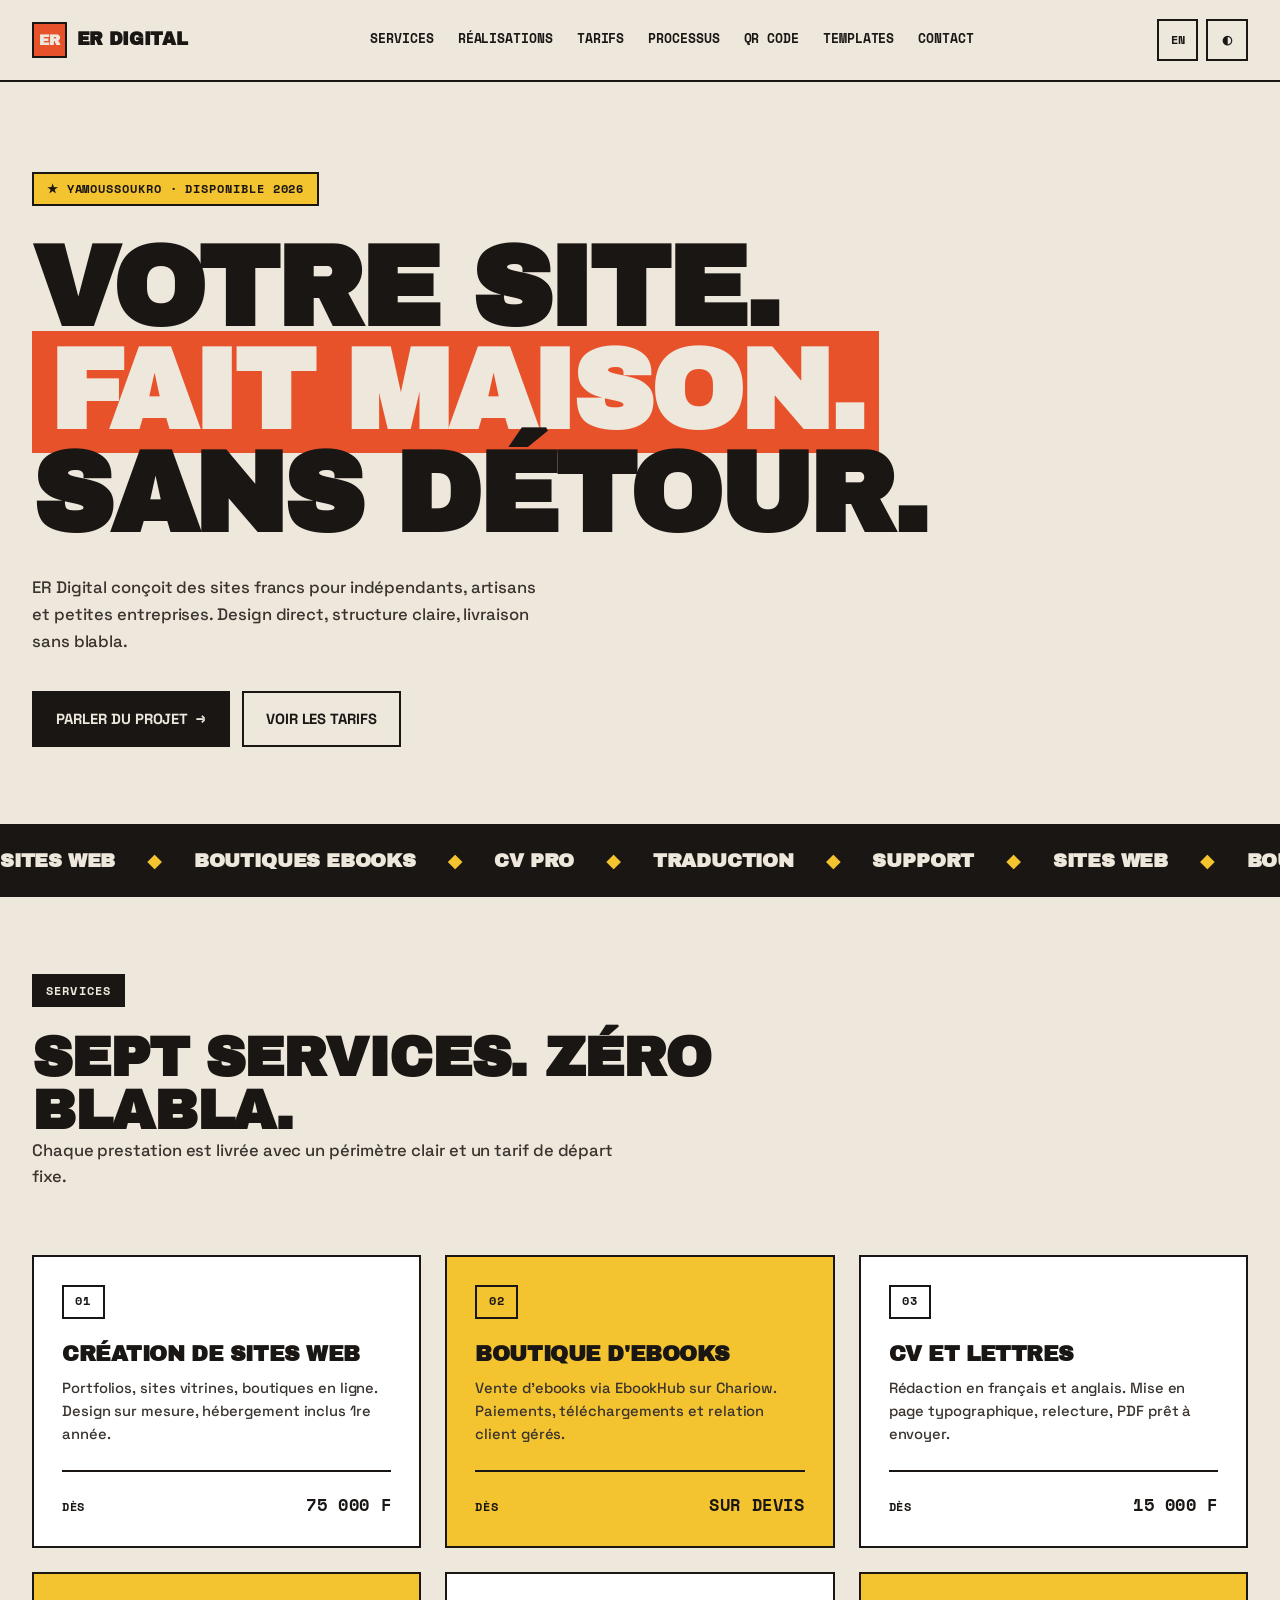
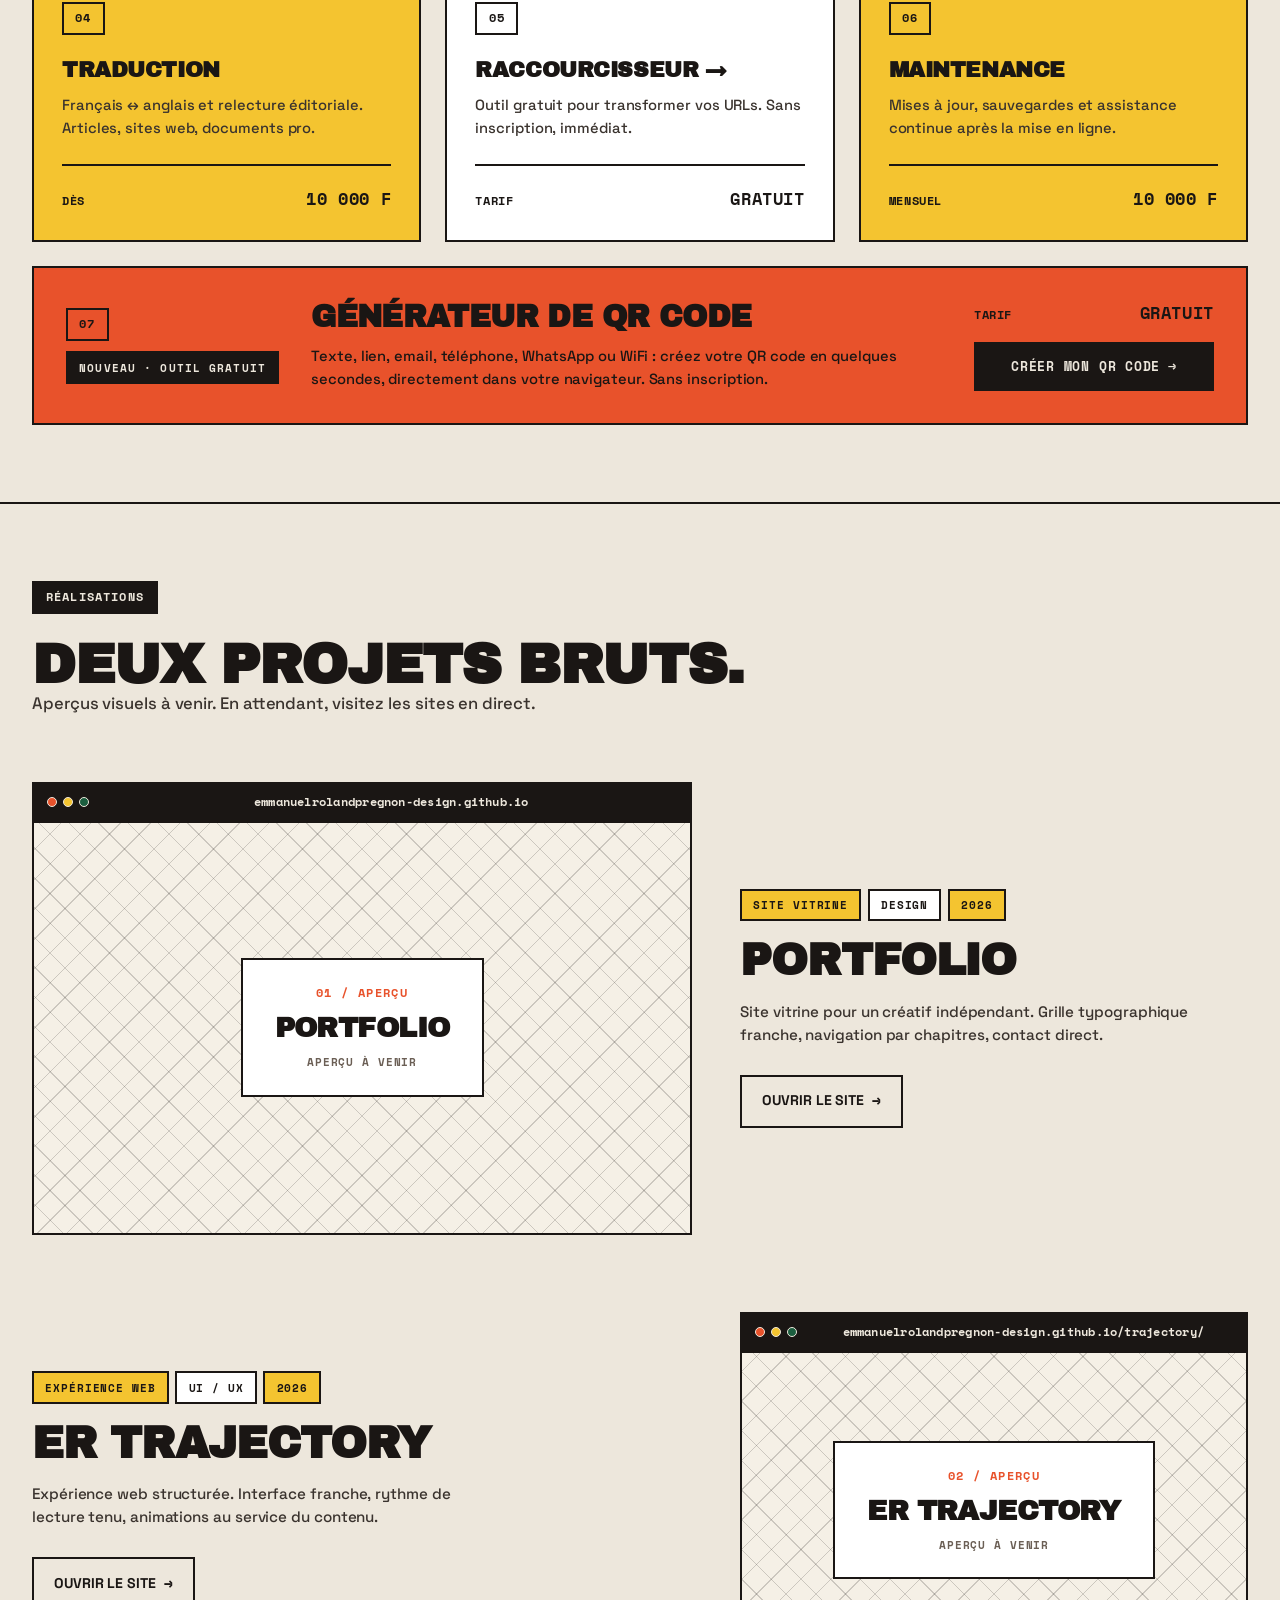
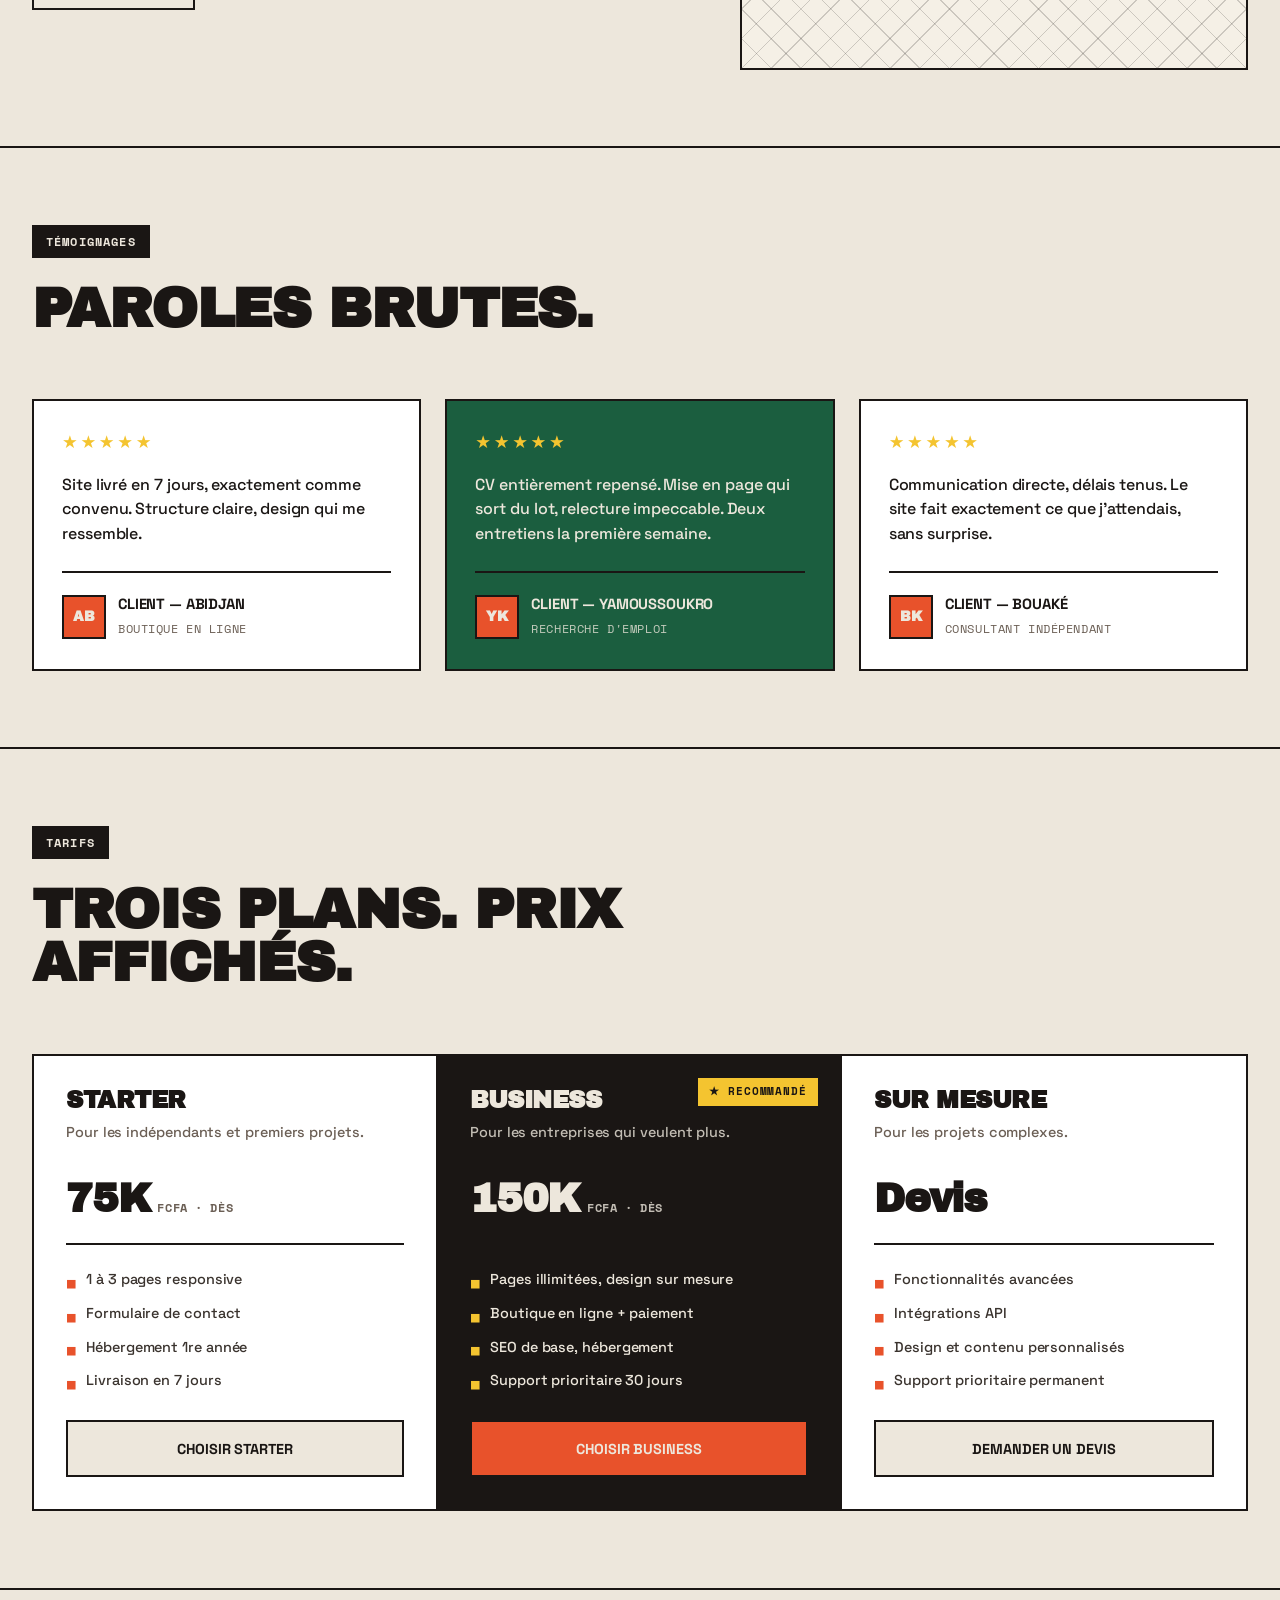
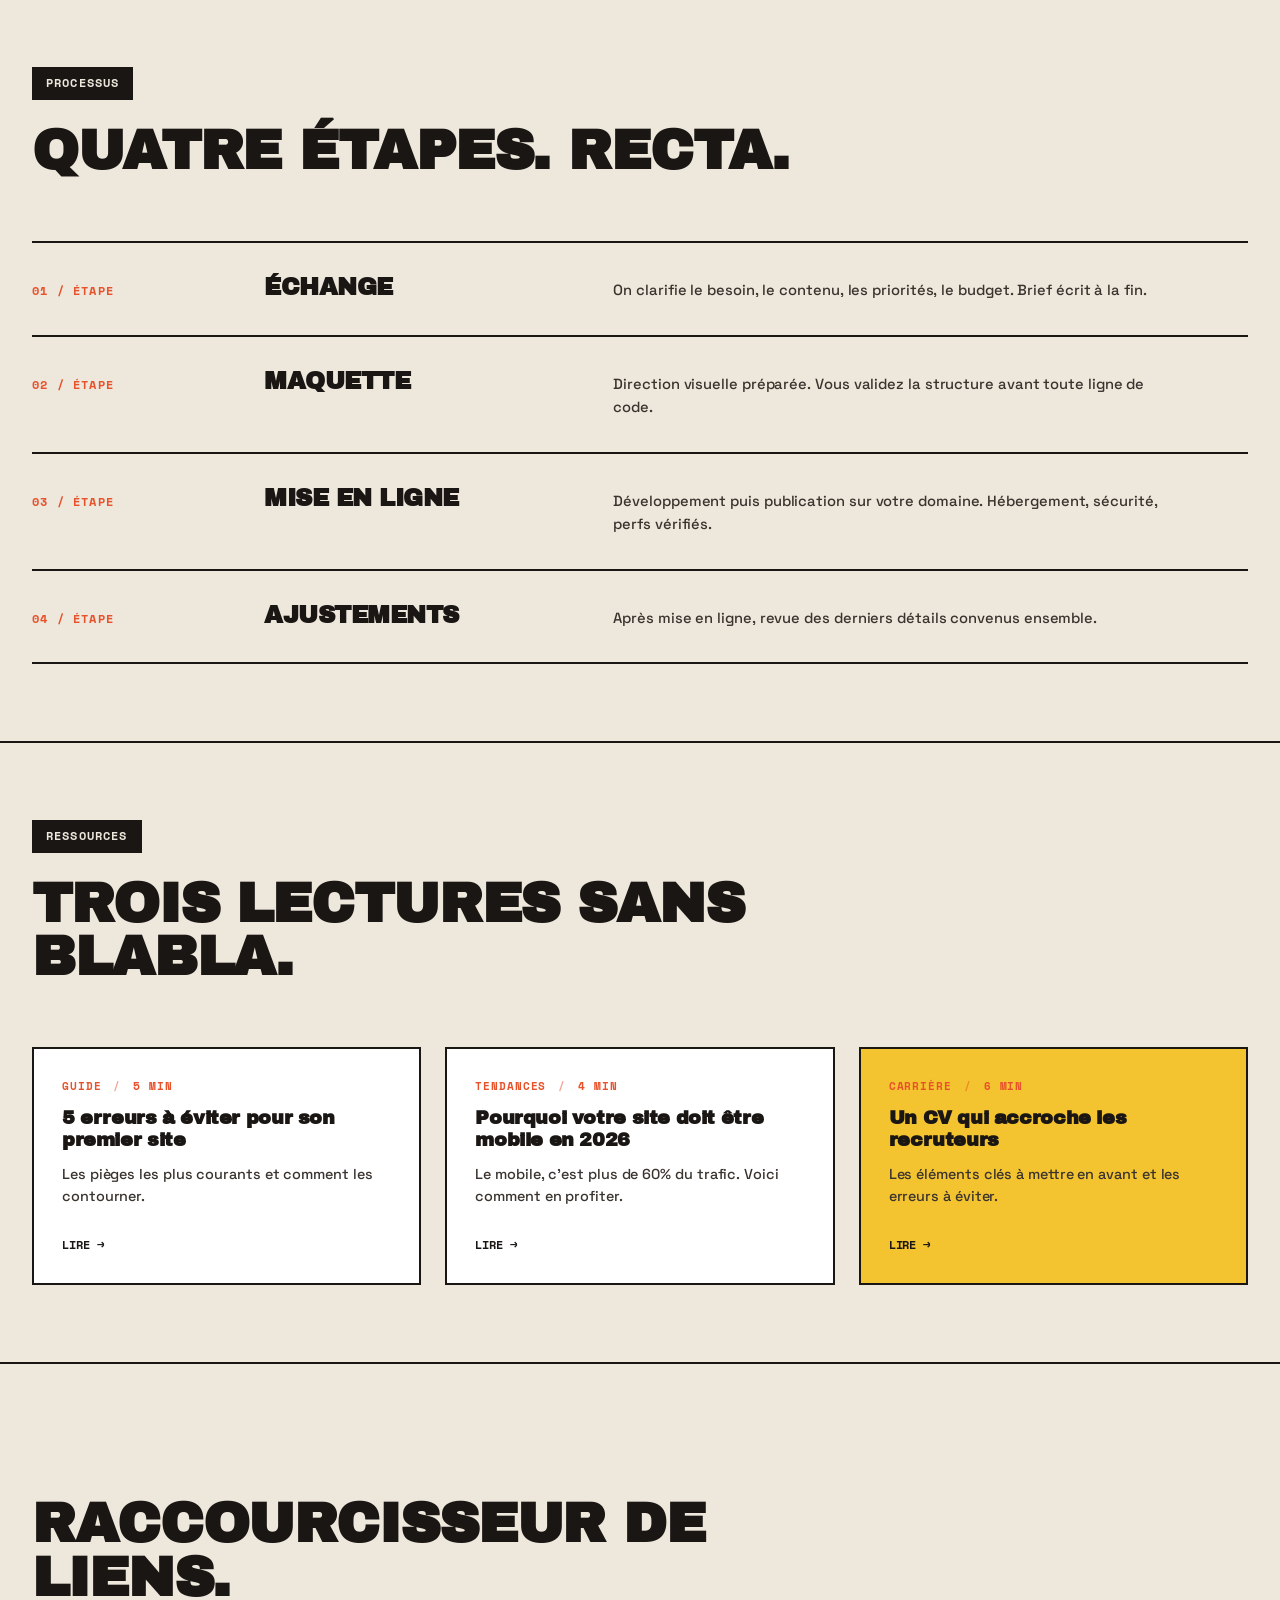
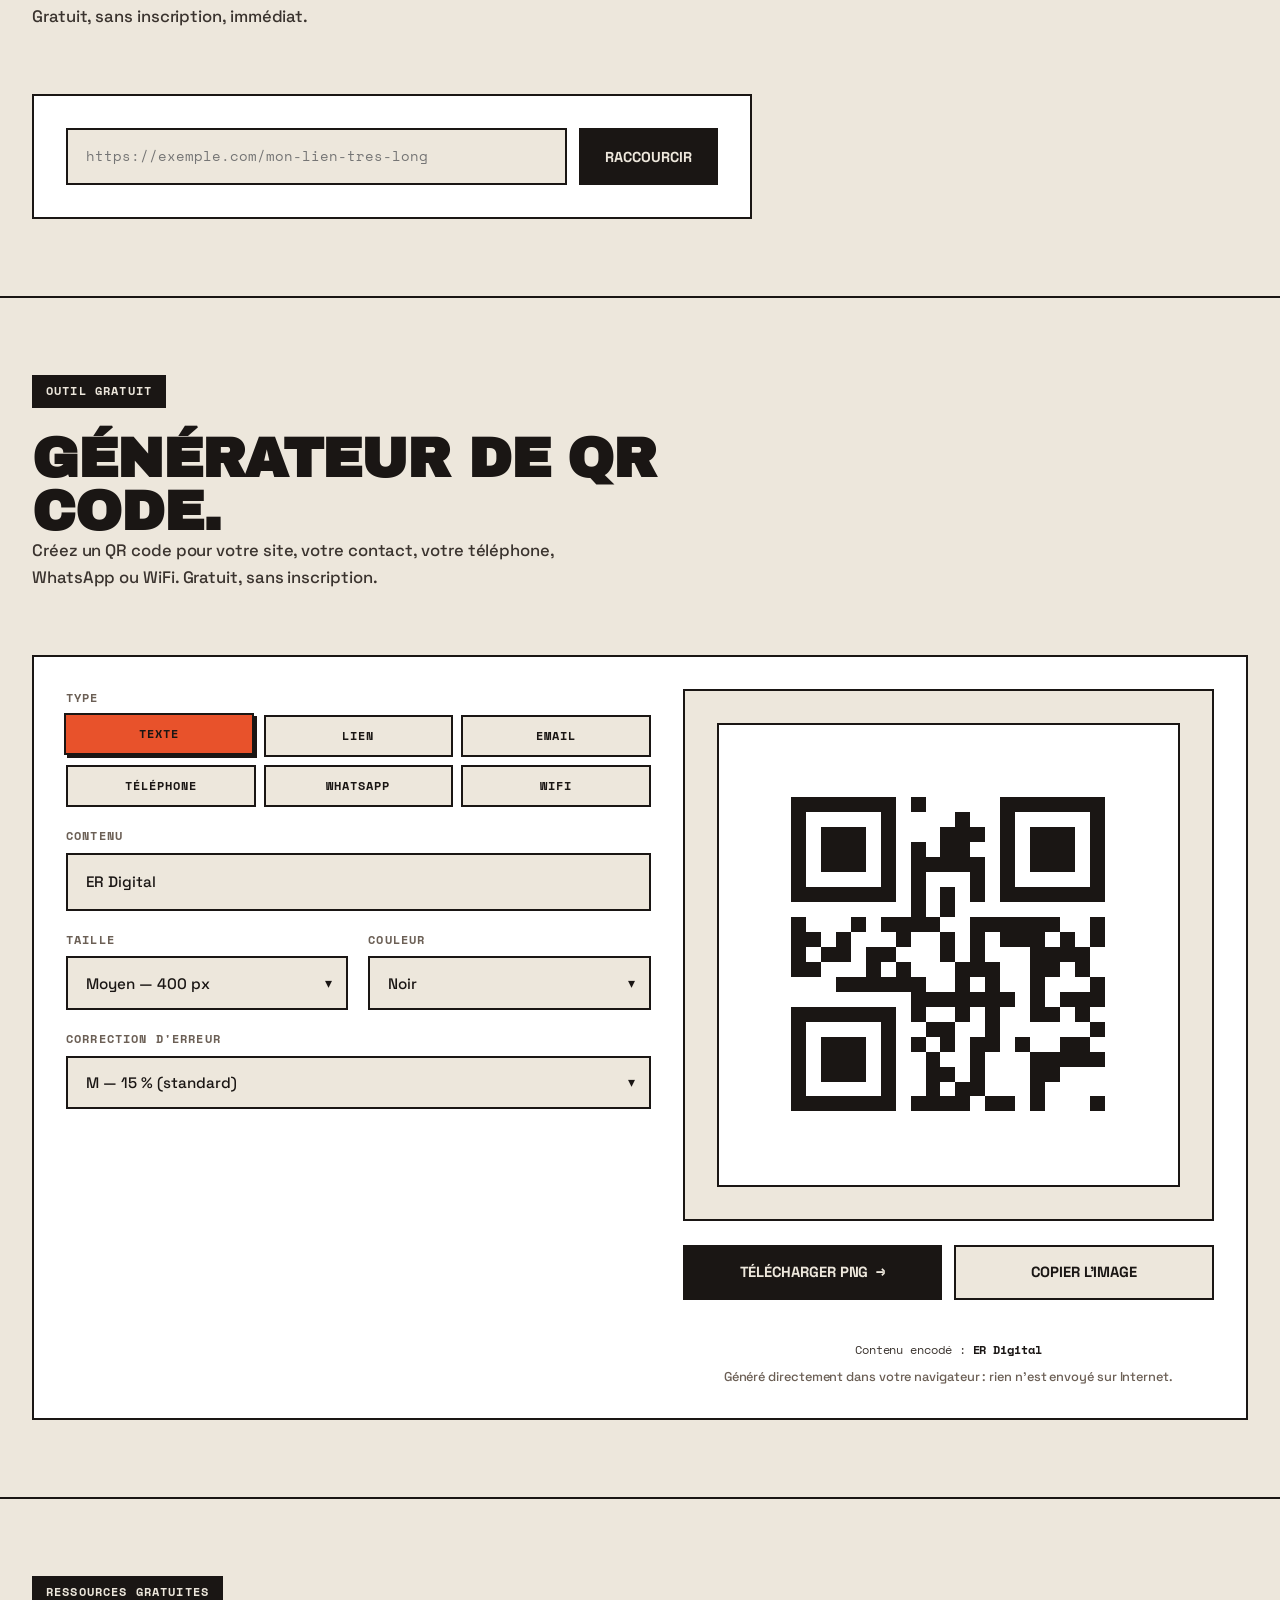
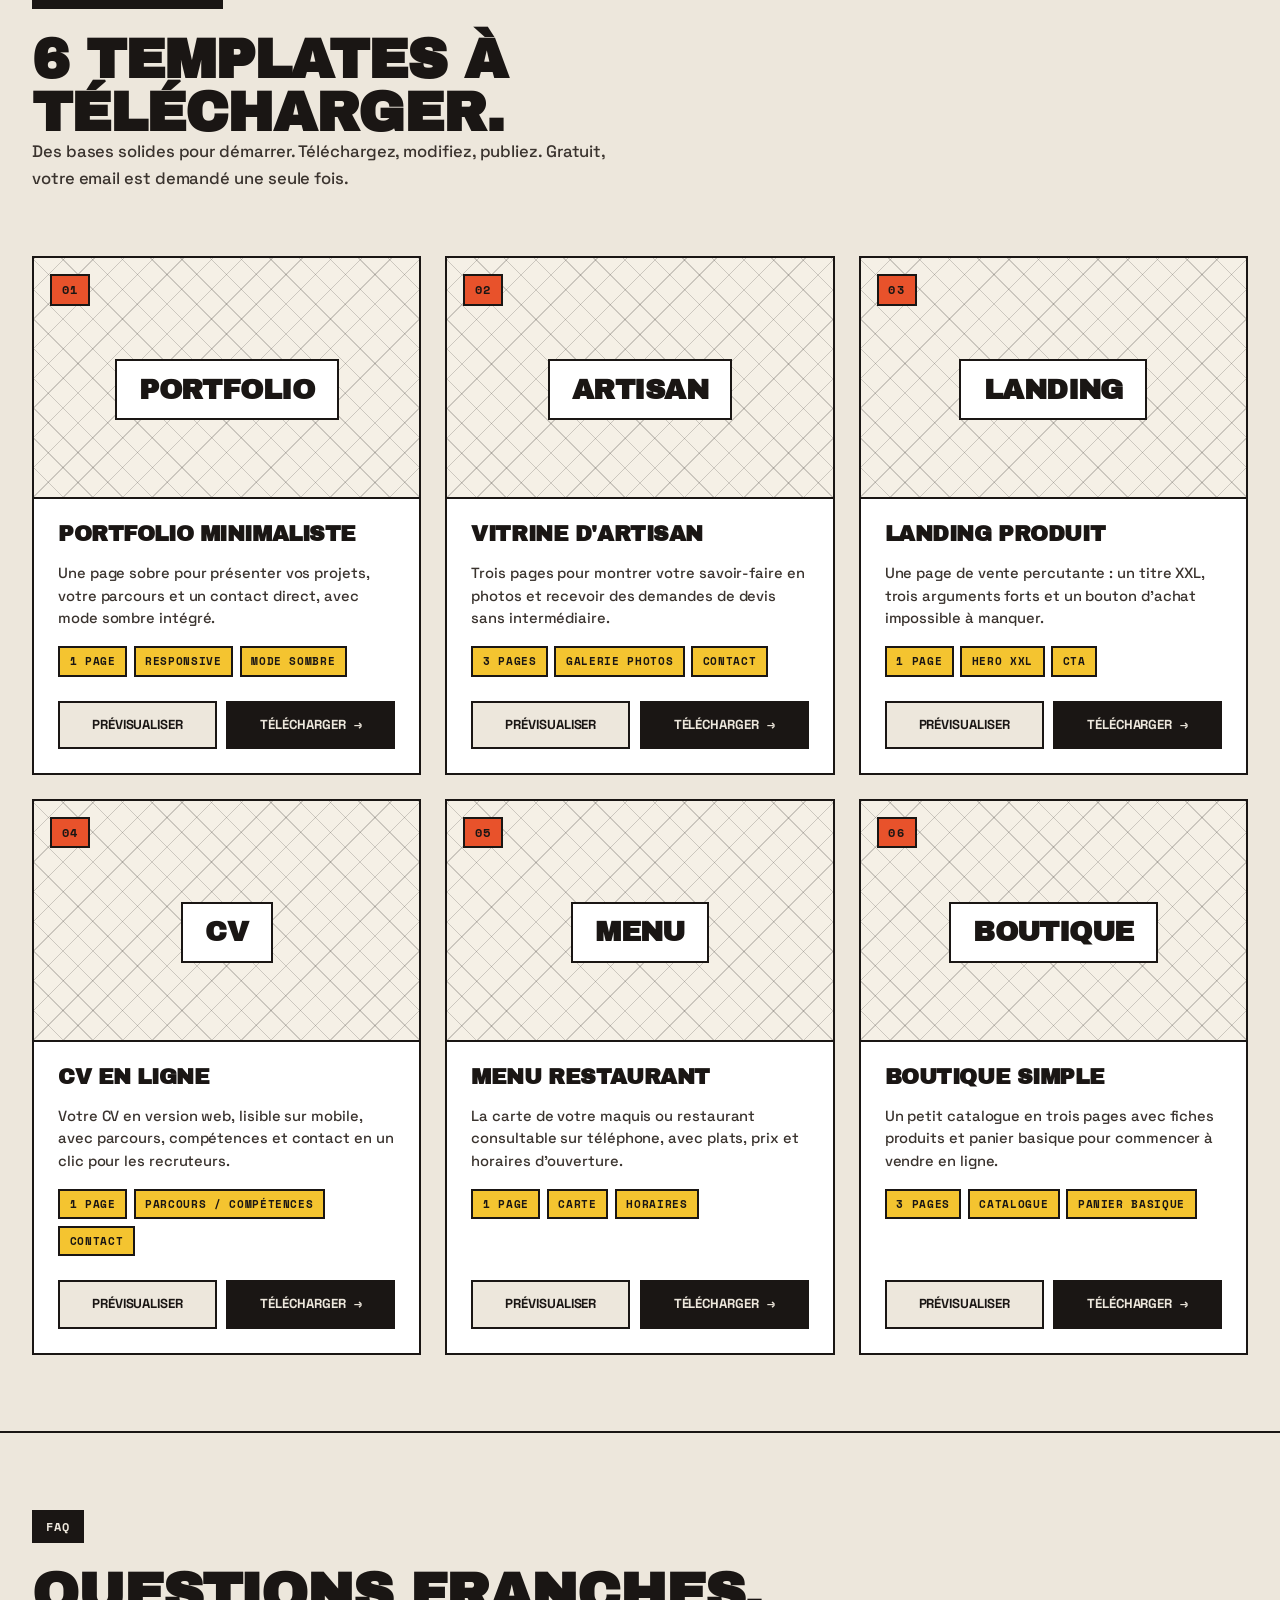
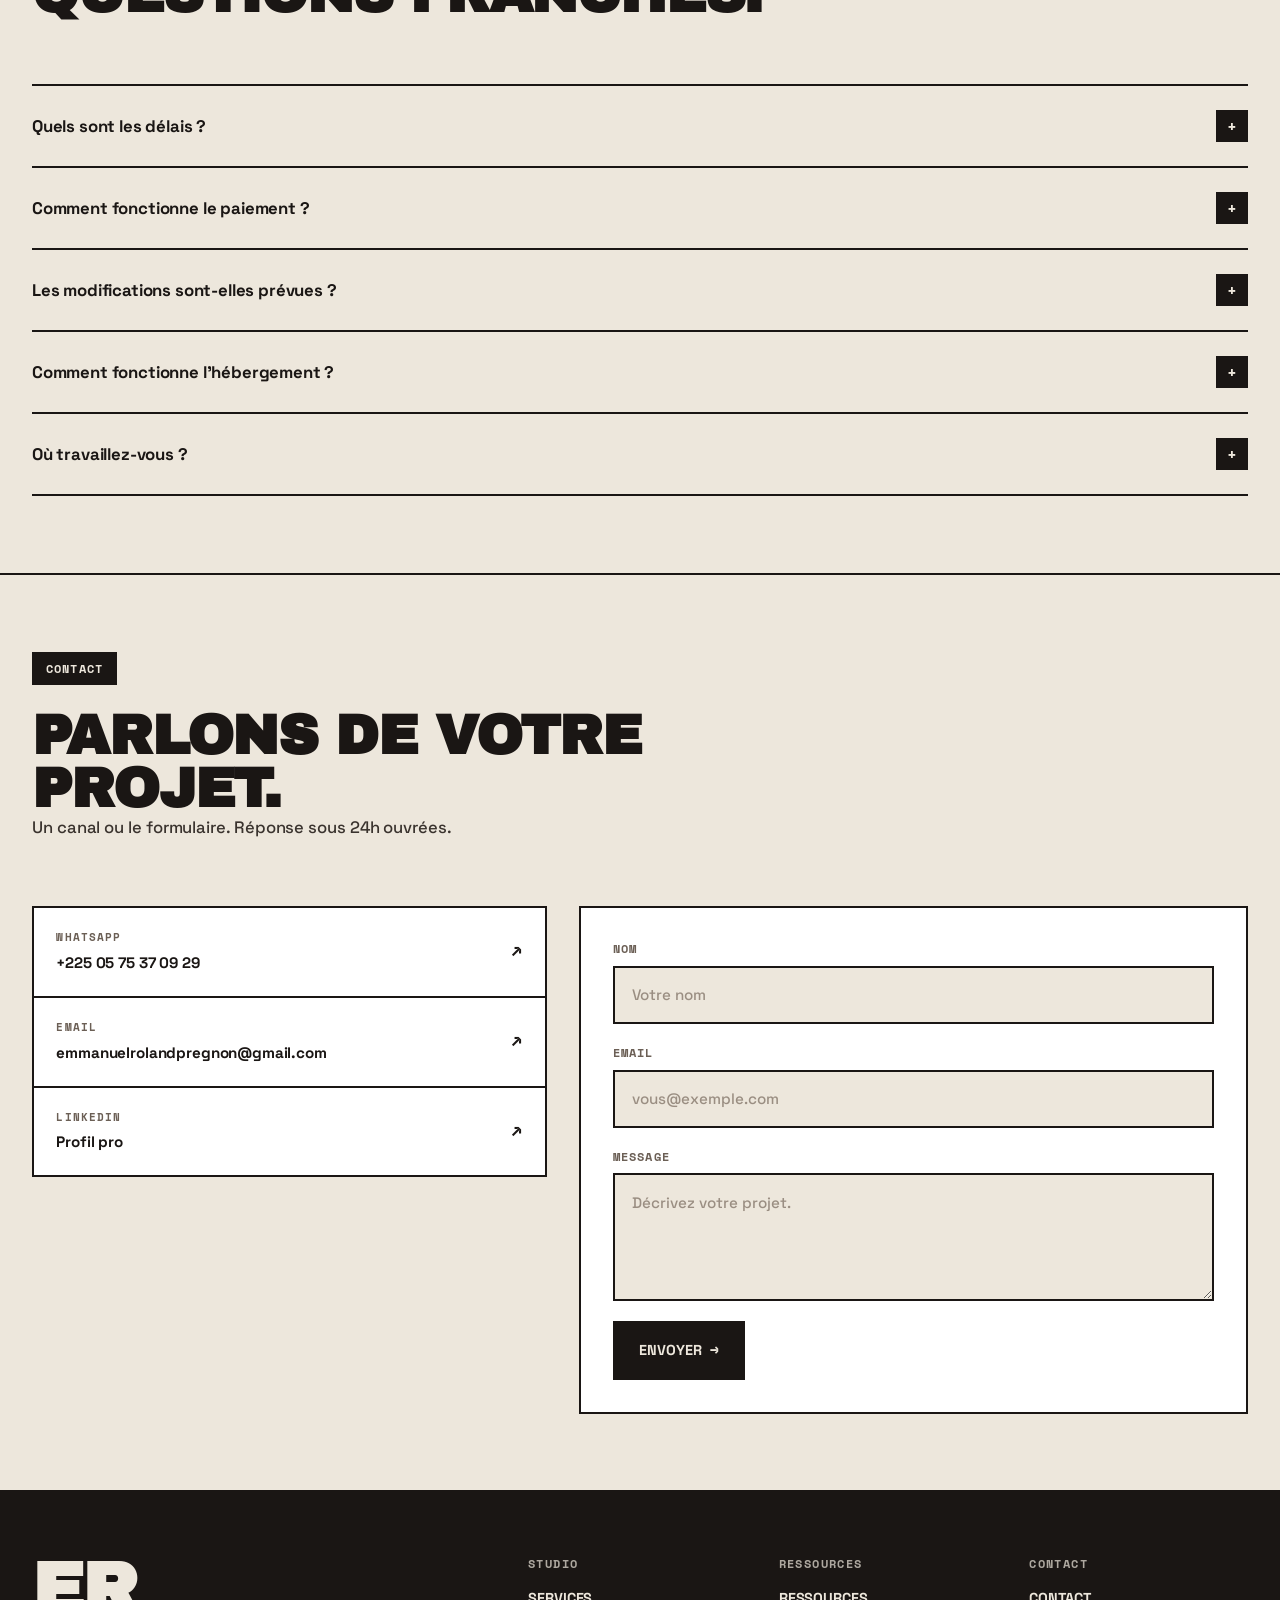
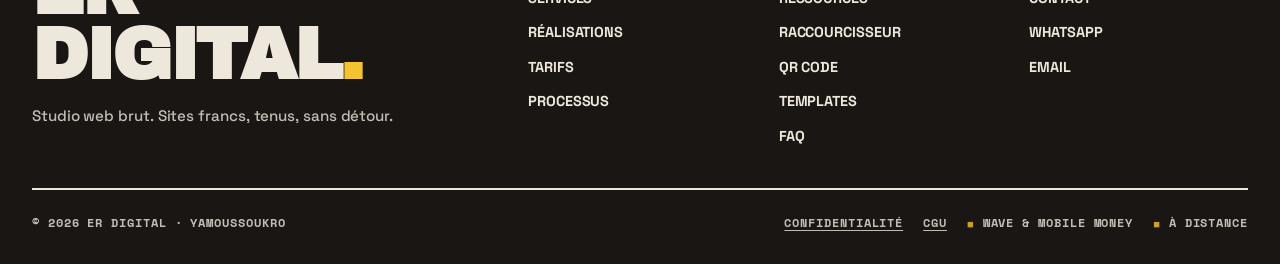
==== commit 4b47b5ac: "Textes : QR téléphone/WhatsApp + durée de conservation" ====
--- a/index.html
+++ b/index.html
@@ -1 +1 @@
-<!doctype html><html lang="fr" data-theme="light"><head><meta charset="utf-8"><meta name="viewport" content="width=device-width, initial-scale=1, viewport-fit=cover"><title>ER Digital — Studio web brut.</title><meta name="description" content="ER Digital conçoit des sites francs pour indépendants, artisans et entreprises. Basé à Yamoussoukro, disponible à distance."><link rel="canonical" href="https://emmanuelrolandpregnon-design.github.io/er-digital-/"><meta property="og:type" content="website"><meta property="og:url" content="https://emmanuelrolandpregnon-design.github.io/er-digital-/"><meta property="og:title" content="ER Digital — Studio web brut."><meta property="og:description" content="Sites francs pour indépendants, artisans et entreprises."><meta property="og:site_name" content="ER Digital"><meta property="og:locale" content="fr_CI"><meta name="twitter:card" content="summary_large_image"><meta property="og:image" content="https://emmanuelrolandpregnon-design.github.io/er-digital-/og-image.png"><meta property="og:image:width" content="1200"><meta property="og:image:height" content="630"><meta name="twitter:image" content="https://emmanuelrolandpregnon-design.github.io/er-digital-/og-image.png"><link rel="icon" type="image/svg+xml" href="favicon.svg"><link rel="apple-touch-icon" href="apple-touch-icon.png"><meta name="theme-color" content="#EDE7DC"><meta name="robots" content="index, follow"><link rel="preconnect" href="https://fonts.googleapis.com"><link rel="preconnect" href="https://fonts.gstatic.com" crossorigin><link href="https://fonts.googleapis.com/css2?family=Archivo+Black&family=Space+Grotesk:wght@400;500;600;700&family=Space+Mono:wght@400;700&display=swap" rel="stylesheet"><link rel="stylesheet" href="site-a.css?v=f1942d5e"><link rel="stylesheet" href="site-b.css?v=10659dc4"></head><body><a class="skip-link" href="#main" data-i18n="skip">Aller au contenu</a><header class="site-header"><div class="container header-inner"><a class="brand" href="#top" aria-label="ER Digital — Accueil" data-i18n-aria="brandHome"><span class="brand-mark" aria-hidden="true">ER</span><span>ER Digital</span></a><nav class="desktop-nav" aria-label="Navigation principale" data-i18n-aria="mainNav"><a href="#services" data-i18n="navServices">Services</a><a href="#realisations" data-i18n="navWork">Réalisations</a><a href="#tarifs" data-i18n="navPricing">Tarifs</a><a href="#processus" data-i18n="navProcess">Processus</a><a href="#qr-code" data-i18n="navQr">QR Code</a><a href="#templates" data-i18n="navTemplates">Templates</a><a href="#contact" data-i18n="navContact">Contact</a></nav><div class="header-actions"><button class="control" id="languageToggle" type="button" aria-label="Switch to English" title="Switch to English">EN</button><button class="control" id="themeToggle" type="button" aria-label="Activer le thème sombre" title="Activer le thème sombre">◐</button><button class="menu-toggle" id="menuToggle" type="button" aria-expanded="false" aria-controls="mobileNav" aria-label="Ouvrir le menu" data-i18n-aria="openMenu" data-i18n-title="openMenu"><span class="menu-lines" aria-hidden="true"></span></button></div></div><nav class="container mobile-nav" id="mobileNav" aria-label="Navigation principale" data-i18n-aria="mainNav"><a href="#services" data-i18n="navServices">Services</a><a href="#realisations" data-i18n="navWork">Réalisations</a><a href="#tarifs" data-i18n="navPricing">Tarifs</a><a href="#processus" data-i18n="navProcess">Processus</a><a href="#qr-code" data-i18n="navQr">QR Code</a><a href="#templates" data-i18n="navTemplates">Templates</a><a href="#contact" data-i18n="navContact">Contact</a></nav></header><main id="main"></main><footer class="site-footer"><div class="container"><div class="footer-top"><div><p class="footer-brand">ER Digital<em>.</em></p><p class="footer-tagline" data-i18n="footerTagline">Studio web brut. Sites francs, tenus, sans détour.</p></div><nav class="footer-nav" aria-label="Liens utiles" data-i18n-aria="footerNav"><div class="footer-col"><h4 data-i18n="footerNavCol1">Studio</h4><ul><li><a href="#services" data-i18n="navServices">Services</a></li><li><a href="#realisations" data-i18n="navWork">Réalisations</a></li><li><a href="#tarifs" data-i18n="navPricing">Tarifs</a></li><li><a href="#processus" data-i18n="navProcess">Processus</a></li></ul></div><div class="footer-col"><h4 data-i18n="footerNavCol2">Ressources</h4><ul><li><a href="#ressources" data-i18n="navBlog">Articles</a></li><li><a href="#raccourcisseur" data-i18n="navShortener">Raccourcisseur</a></li><li><a href="#qr-code" data-i18n="navQr">QR Code</a></li><li><a href="#templates" data-i18n="navTemplates">Templates</a></li><li><a href="#faq">FAQ</a></li></ul></div><div class="footer-col"><h4 data-i18n="footerNavCol3">Contact</h4><ul><li><a href="#contact" data-i18n="navContact">Formulaire</a></li><li><a href="https://wa.me/2250575370929" target="_blank" rel="noopener noreferrer">WhatsApp</a></li><li><a href="mailto:emmanuelrolandpregnon@gmail.com">Email</a></li></ul></div></nav></div><div class="footer-bottom"><span>© <span id="year"></span> ER Digital · Yamoussoukro</span><div class="footer-trust"><a href="confidentialite.html" data-i18n="footerPrivacy">Confidentialité</a><a href="cgu.html" data-i18n="footerTerms">CGU</a><span data-i18n="trustWave">Wave & Mobile Money</span><span data-i18n="trustRemote">À distance</span></div></div></div></footer><script src="main-body-a.js?v=d4d9fdc1"></script><script src="main-body-b.js?v=d8078331"></script><script src="i18n-fr.js?v=8a57ccd0"></script><script src="i18n-en.js?v=ef17e17c"></script><script src="qrcodegen.js?v=e5d7ef68" defer></script><script src="site.js?v=0fbf8a10" defer></script></body></html>+<!doctype html><html lang="fr" data-theme="light"><head><meta charset="utf-8"><meta name="viewport" content="width=device-width, initial-scale=1, viewport-fit=cover"><title>ER Digital — Studio web brut.</title><meta name="description" content="ER Digital conçoit des sites francs pour indépendants, artisans et entreprises. Basé à Yamoussoukro, disponible à distance."><link rel="canonical" href="https://emmanuelrolandpregnon-design.github.io/er-digital-/"><meta property="og:type" content="website"><meta property="og:url" content="https://emmanuelrolandpregnon-design.github.io/er-digital-/"><meta property="og:title" content="ER Digital — Studio web brut."><meta property="og:description" content="Sites francs pour indépendants, artisans et entreprises."><meta property="og:site_name" content="ER Digital"><meta property="og:locale" content="fr_CI"><meta name="twitter:card" content="summary_large_image"><meta property="og:image" content="https://emmanuelrolandpregnon-design.github.io/er-digital-/og-image.png"><meta property="og:image:width" content="1200"><meta property="og:image:height" content="630"><meta name="twitter:image" content="https://emmanuelrolandpregnon-design.github.io/er-digital-/og-image.png"><link rel="icon" type="image/svg+xml" href="favicon.svg"><link rel="apple-touch-icon" href="apple-touch-icon.png"><meta name="theme-color" content="#EDE7DC"><meta name="robots" content="index, follow"><link rel="preconnect" href="https://fonts.googleapis.com"><link rel="preconnect" href="https://fonts.gstatic.com" crossorigin><link href="https://fonts.googleapis.com/css2?family=Archivo+Black&family=Space+Grotesk:wght@400;500;600;700&family=Space+Mono:wght@400;700&display=swap" rel="stylesheet"><link rel="stylesheet" href="site-a.css?v=f1942d5e"><link rel="stylesheet" href="site-b.css?v=10659dc4"></head><body><a class="skip-link" href="#main" data-i18n="skip">Aller au contenu</a><header class="site-header"><div class="container header-inner"><a class="brand" href="#top" aria-label="ER Digital — Accueil" data-i18n-aria="brandHome"><span class="brand-mark" aria-hidden="true">ER</span><span>ER Digital</span></a><nav class="desktop-nav" aria-label="Navigation principale" data-i18n-aria="mainNav"><a href="#services" data-i18n="navServices">Services</a><a href="#realisations" data-i18n="navWork">Réalisations</a><a href="#tarifs" data-i18n="navPricing">Tarifs</a><a href="#processus" data-i18n="navProcess">Processus</a><a href="#qr-code" data-i18n="navQr">QR Code</a><a href="#templates" data-i18n="navTemplates">Templates</a><a href="#contact" data-i18n="navContact">Contact</a></nav><div class="header-actions"><button class="control" id="languageToggle" type="button" aria-label="Switch to English" title="Switch to English">EN</button><button class="control" id="themeToggle" type="button" aria-label="Activer le thème sombre" title="Activer le thème sombre">◐</button><button class="menu-toggle" id="menuToggle" type="button" aria-expanded="false" aria-controls="mobileNav" aria-label="Ouvrir le menu" data-i18n-aria="openMenu" data-i18n-title="openMenu"><span class="menu-lines" aria-hidden="true"></span></button></div></div><nav class="container mobile-nav" id="mobileNav" aria-label="Navigation principale" data-i18n-aria="mainNav"><a href="#services" data-i18n="navServices">Services</a><a href="#realisations" data-i18n="navWork">Réalisations</a><a href="#tarifs" data-i18n="navPricing">Tarifs</a><a href="#processus" data-i18n="navProcess">Processus</a><a href="#qr-code" data-i18n="navQr">QR Code</a><a href="#templates" data-i18n="navTemplates">Templates</a><a href="#contact" data-i18n="navContact">Contact</a></nav></header><main id="main"></main><footer class="site-footer"><div class="container"><div class="footer-top"><div><p class="footer-brand">ER Digital<em>.</em></p><p class="footer-tagline" data-i18n="footerTagline">Studio web brut. Sites francs, tenus, sans détour.</p></div><nav class="footer-nav" aria-label="Liens utiles" data-i18n-aria="footerNav"><div class="footer-col"><h4 data-i18n="footerNavCol1">Studio</h4><ul><li><a href="#services" data-i18n="navServices">Services</a></li><li><a href="#realisations" data-i18n="navWork">Réalisations</a></li><li><a href="#tarifs" data-i18n="navPricing">Tarifs</a></li><li><a href="#processus" data-i18n="navProcess">Processus</a></li></ul></div><div class="footer-col"><h4 data-i18n="footerNavCol2">Ressources</h4><ul><li><a href="#ressources" data-i18n="navBlog">Articles</a></li><li><a href="#raccourcisseur" data-i18n="navShortener">Raccourcisseur</a></li><li><a href="#qr-code" data-i18n="navQr">QR Code</a></li><li><a href="#templates" data-i18n="navTemplates">Templates</a></li><li><a href="#faq">FAQ</a></li></ul></div><div class="footer-col"><h4 data-i18n="footerNavCol3">Contact</h4><ul><li><a href="#contact" data-i18n="navContact">Formulaire</a></li><li><a href="https://wa.me/2250575370929" target="_blank" rel="noopener noreferrer">WhatsApp</a></li><li><a href="mailto:emmanuelrolandpregnon@gmail.com">Email</a></li></ul></div></nav></div><div class="footer-bottom"><span>© <span id="year"></span> ER Digital · Yamoussoukro</span><div class="footer-trust"><a href="confidentialite.html" data-i18n="footerPrivacy">Confidentialité</a><a href="cgu.html" data-i18n="footerTerms">CGU</a><span data-i18n="trustWave">Wave & Mobile Money</span><span data-i18n="trustRemote">À distance</span></div></div></div></footer><script src="main-body-a.js?v=7f9b10e4"></script><script src="main-body-b.js?v=d03f699c"></script><script src="i18n-fr.js?v=be448605"></script><script src="i18n-en.js?v=2547fe44"></script><script src="qrcodegen.js?v=e5d7ef68" defer></script><script src="site.js?v=0fbf8a10" defer></script></body></html>
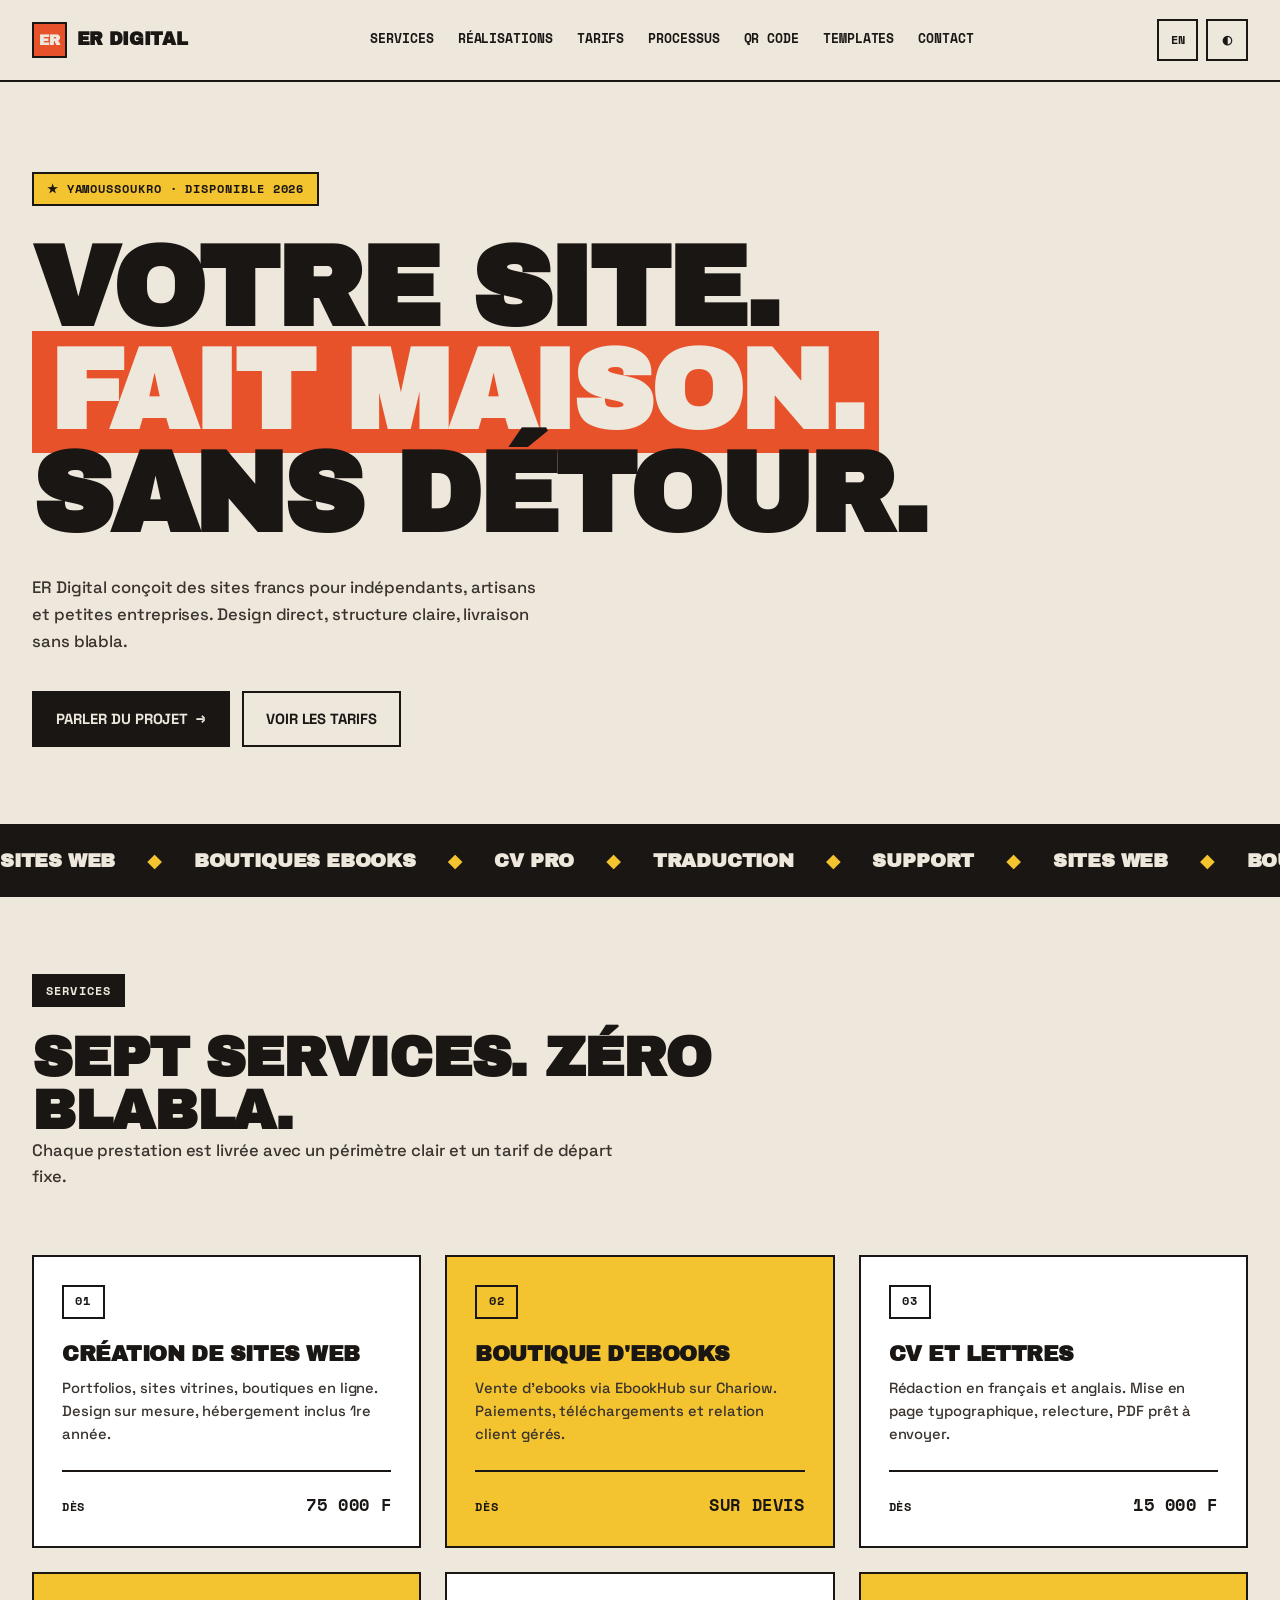
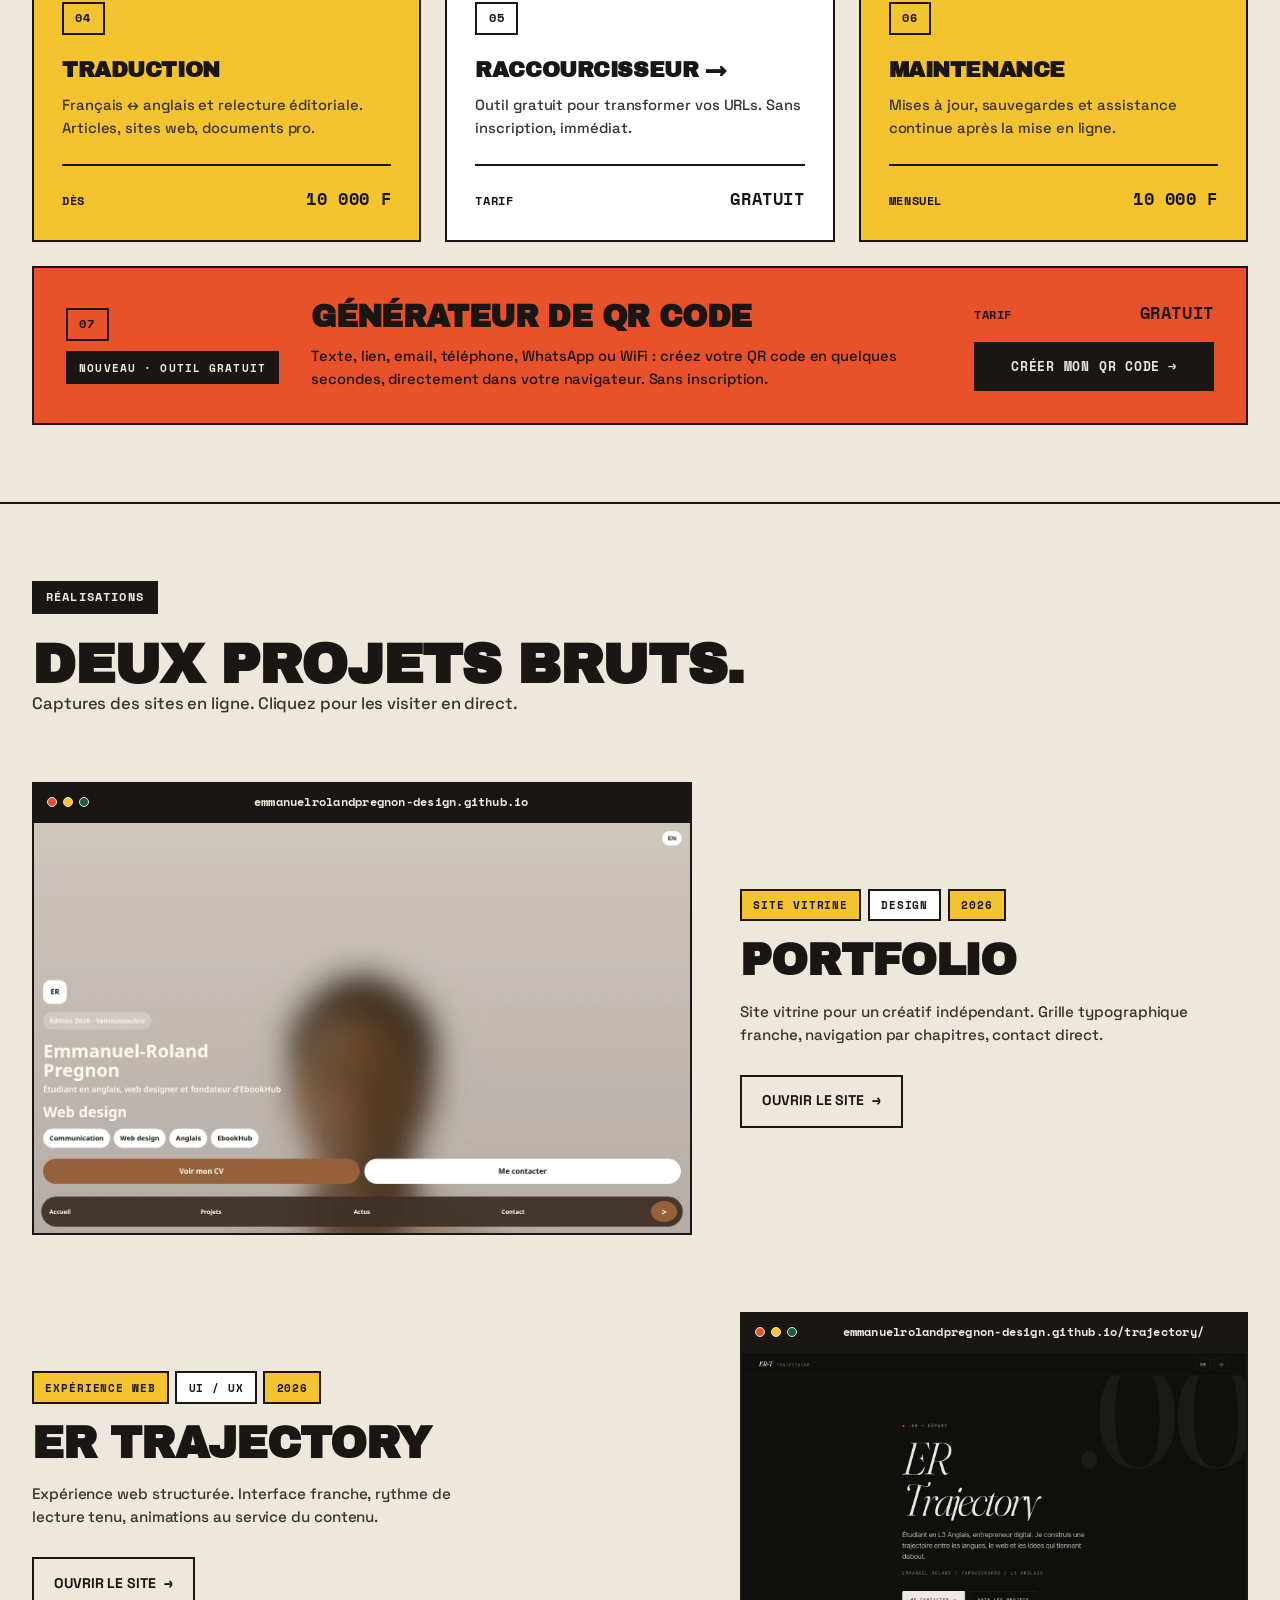
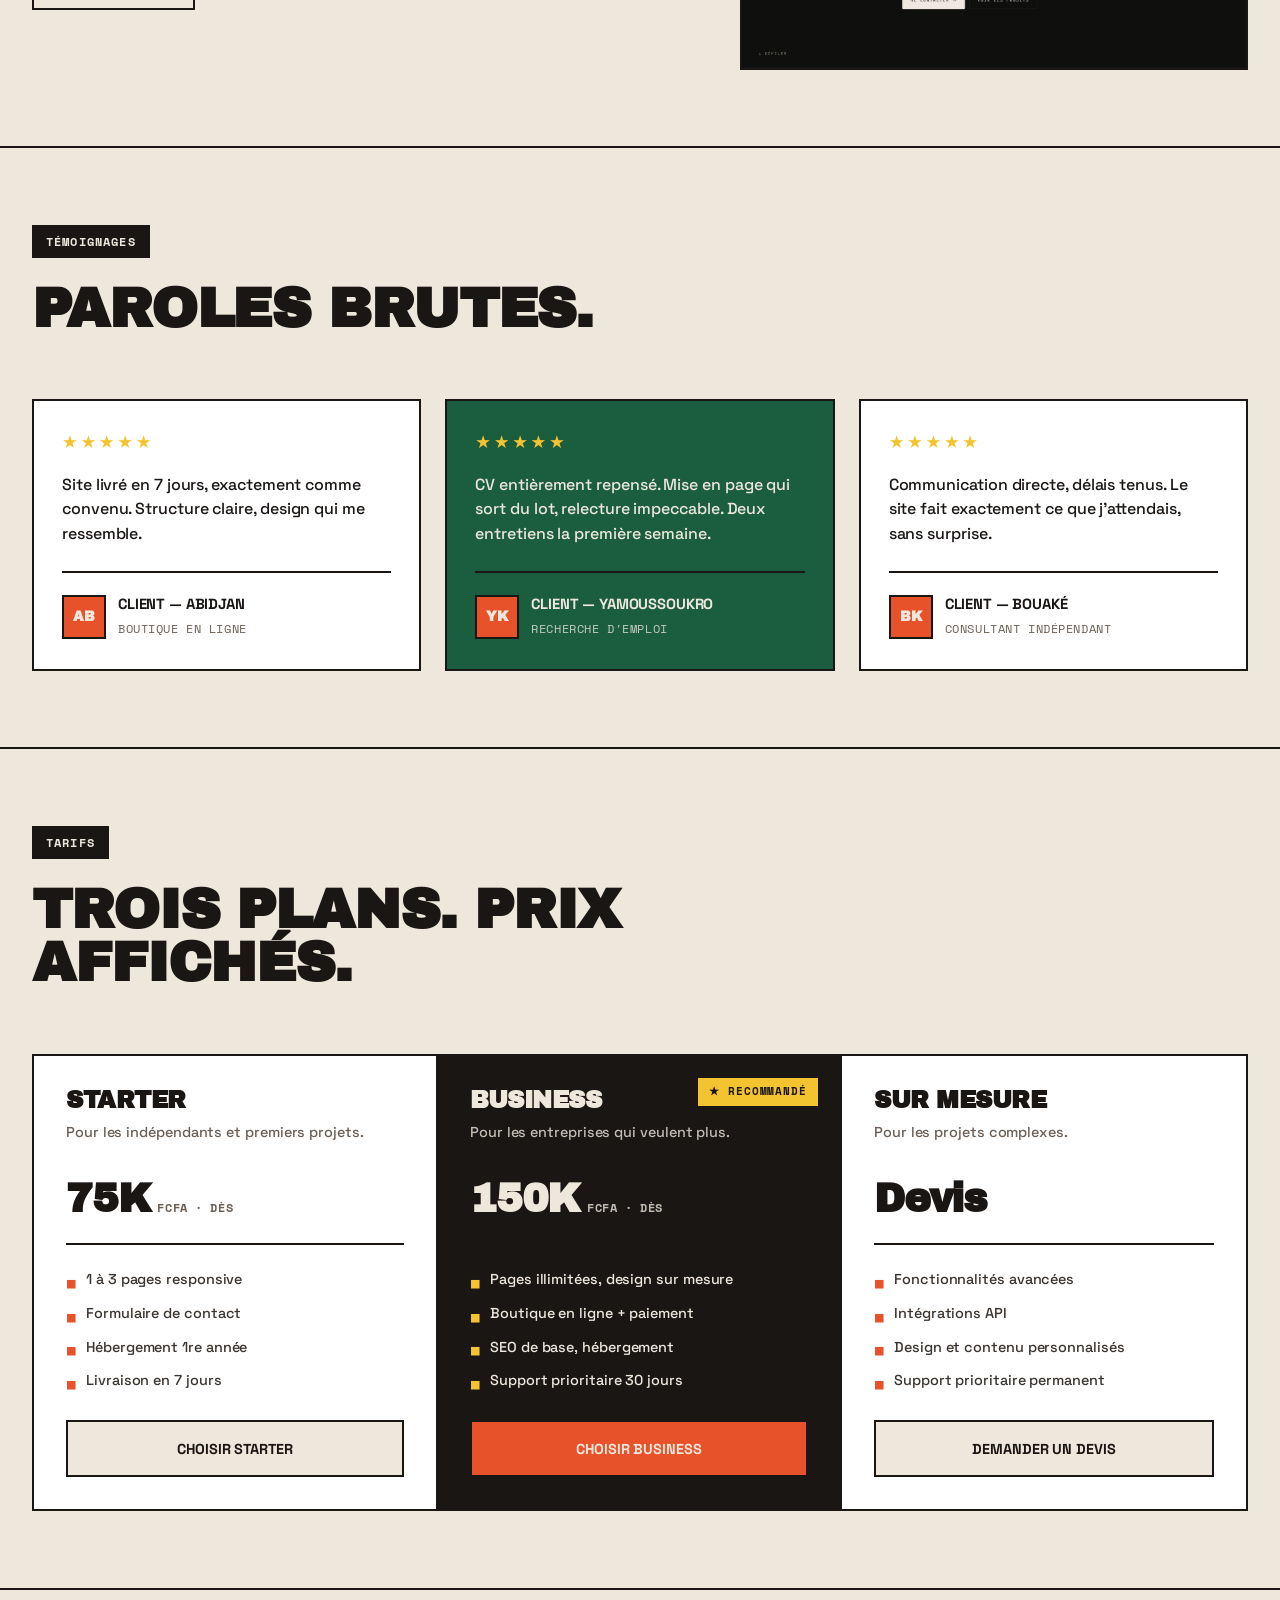
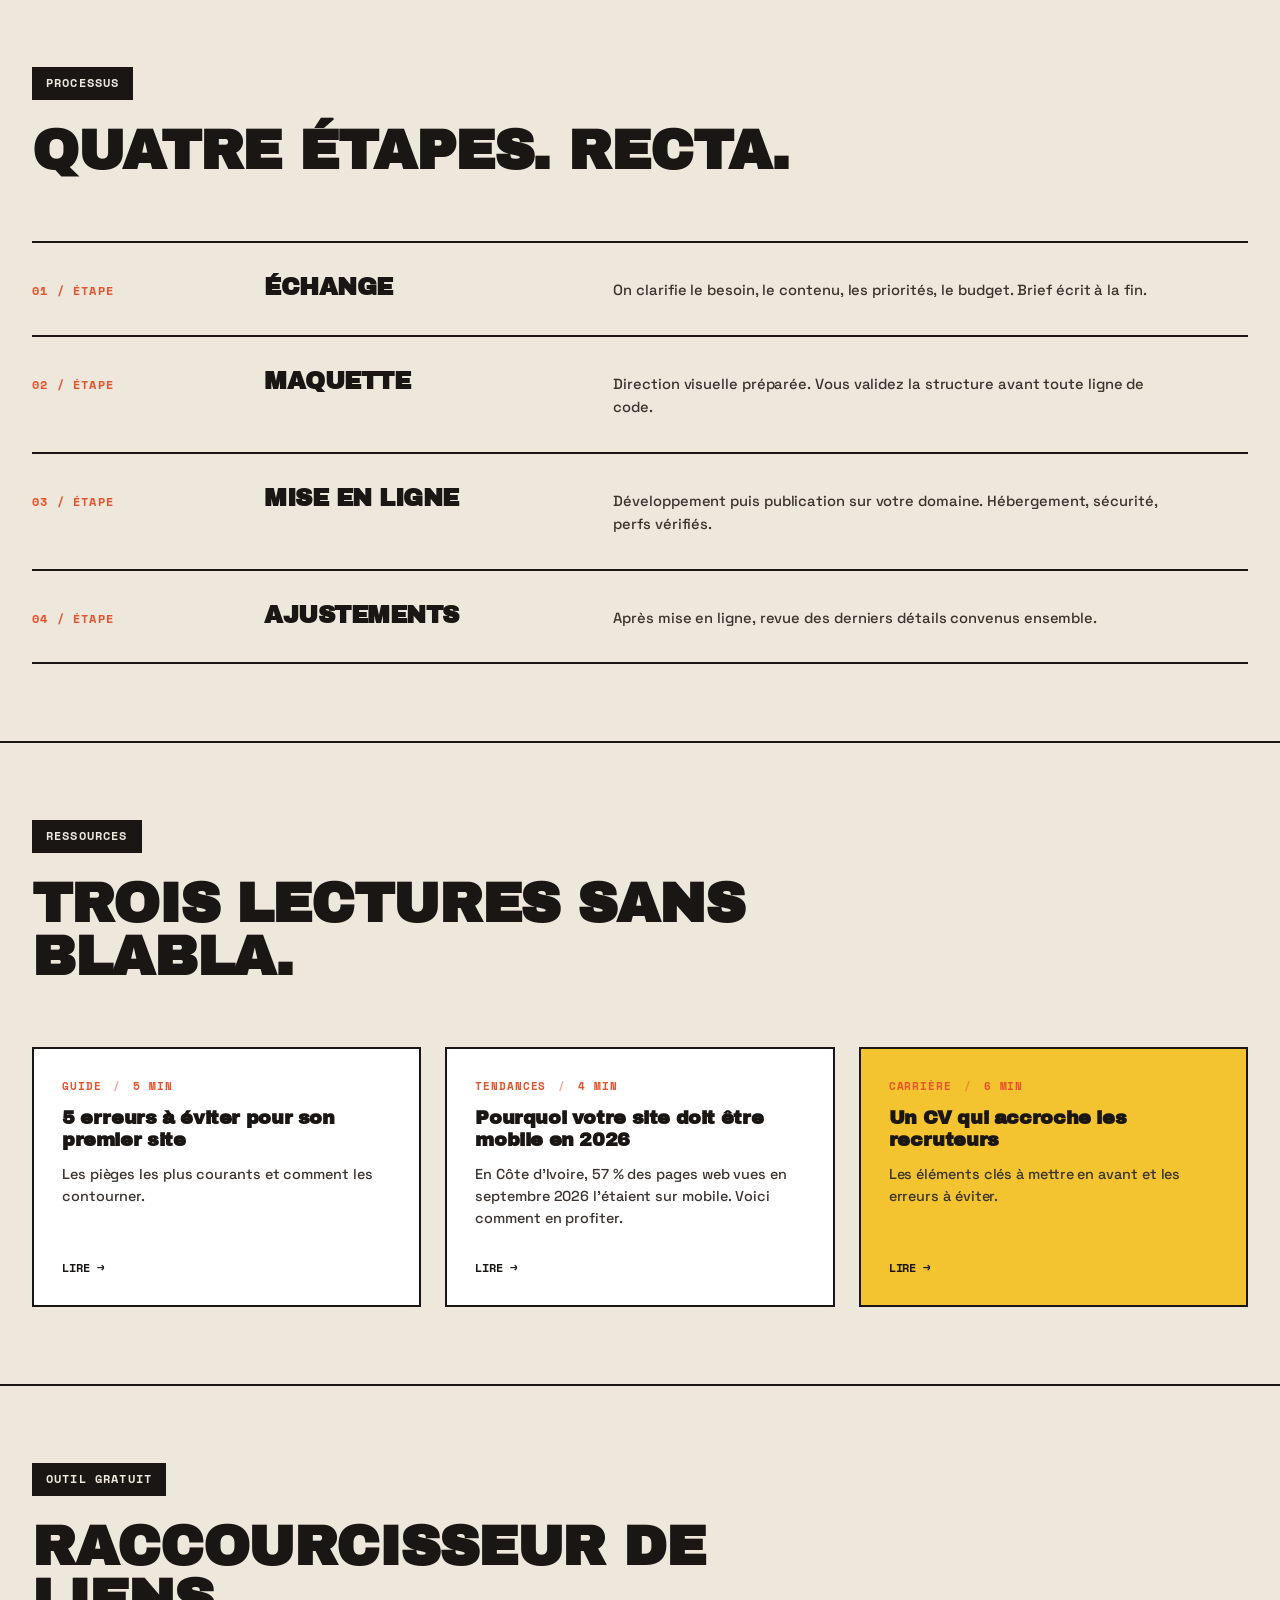
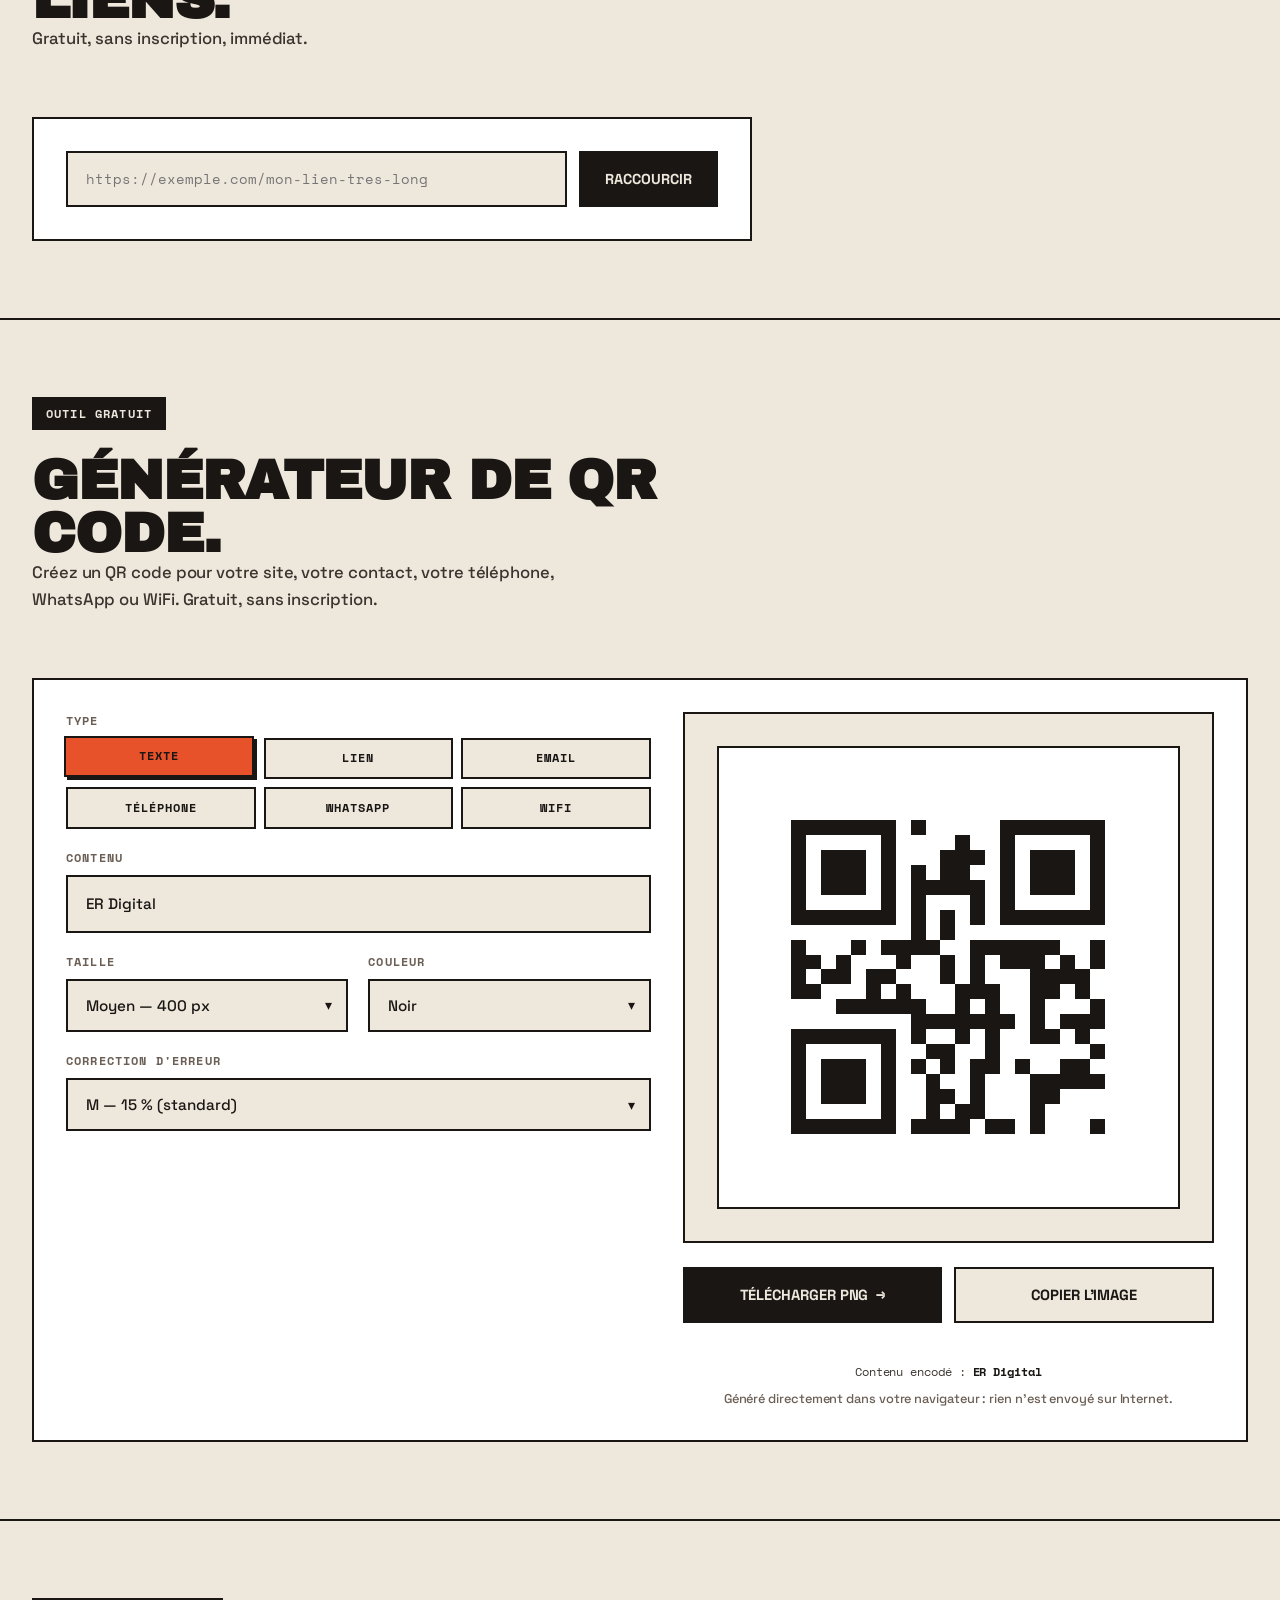
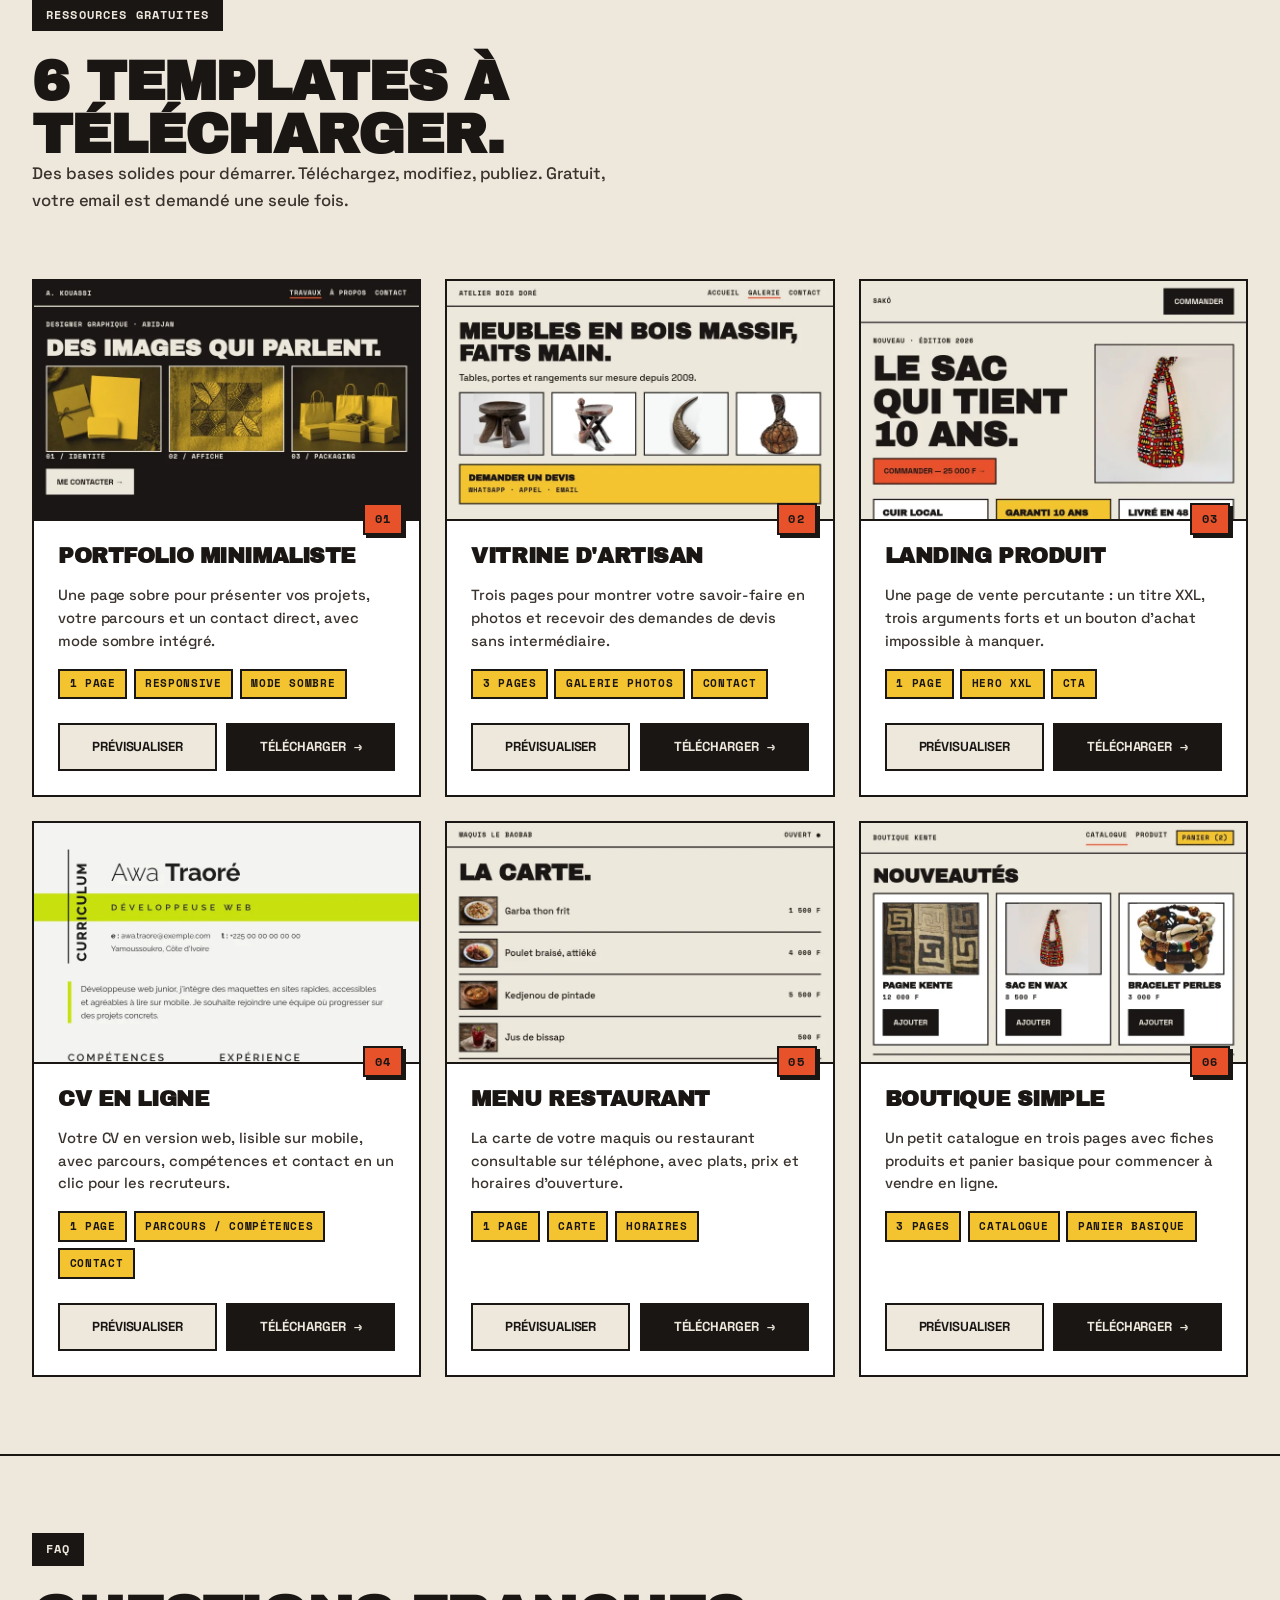
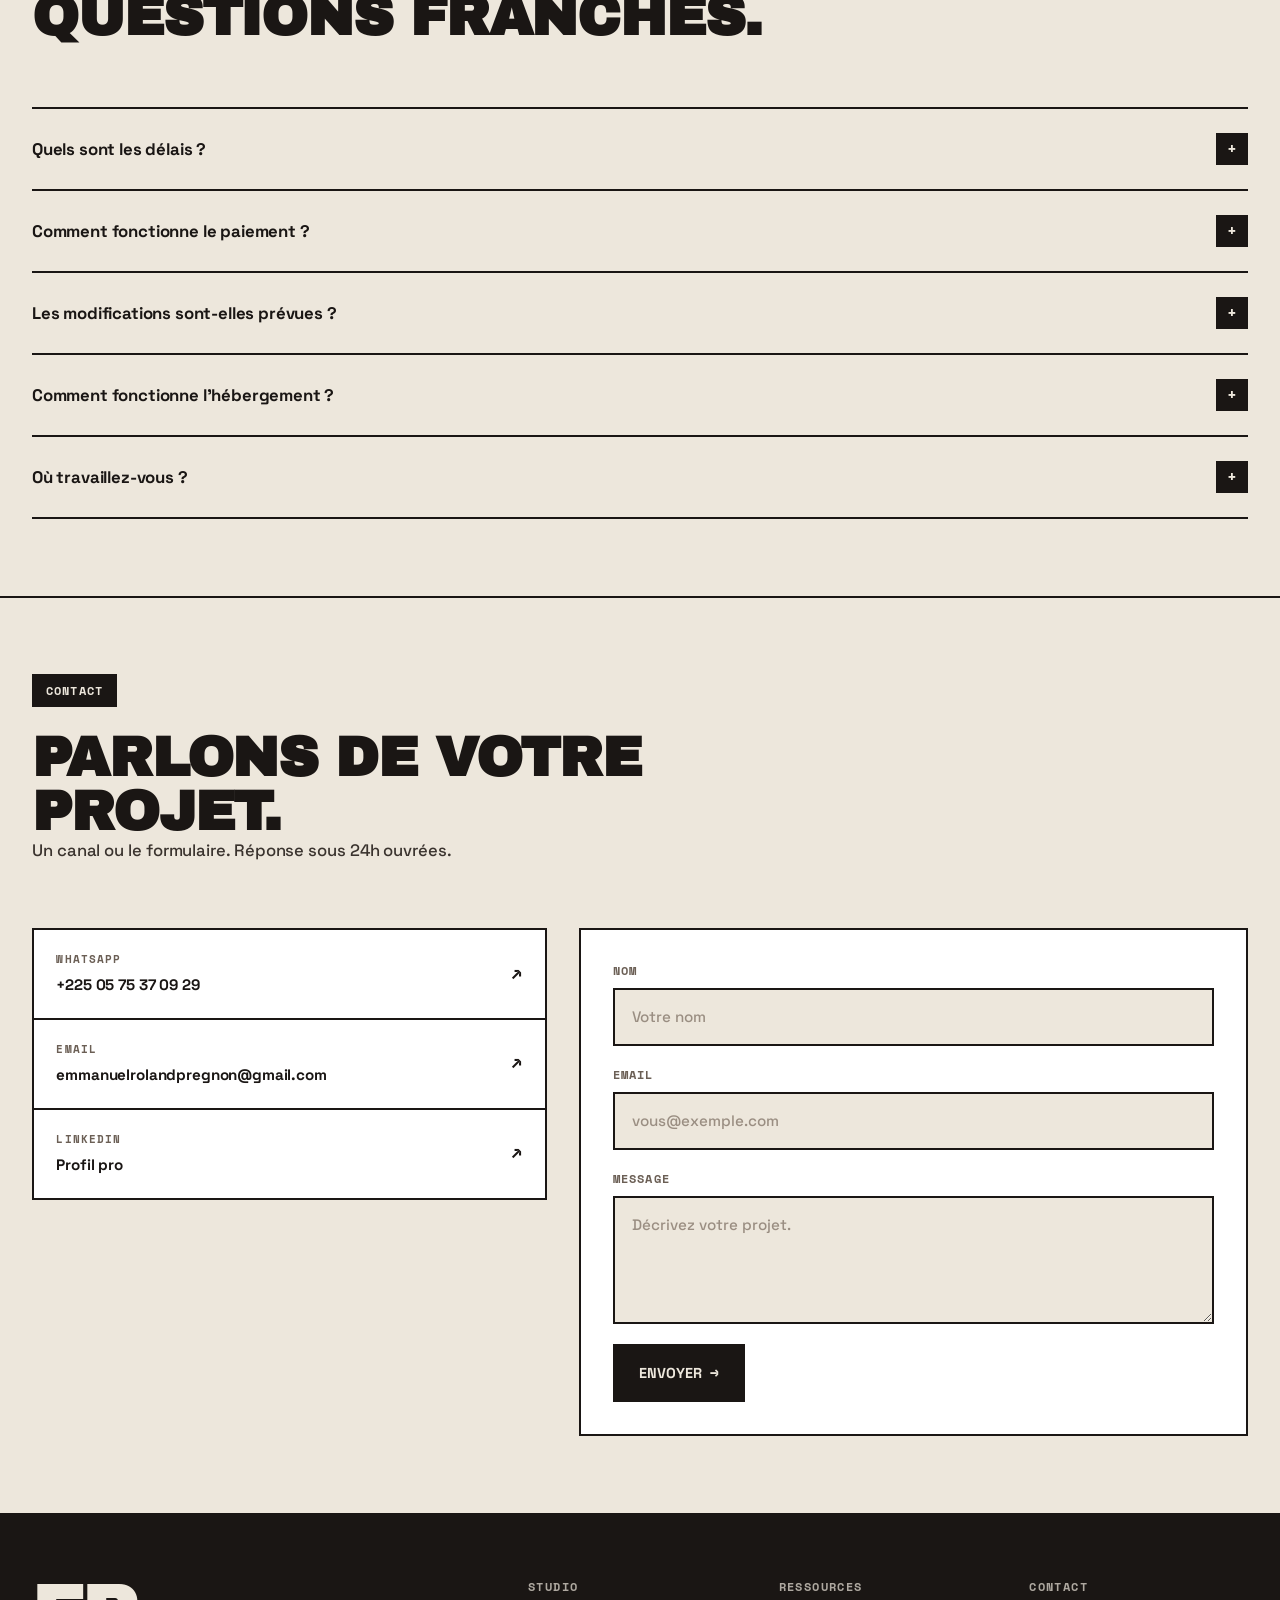
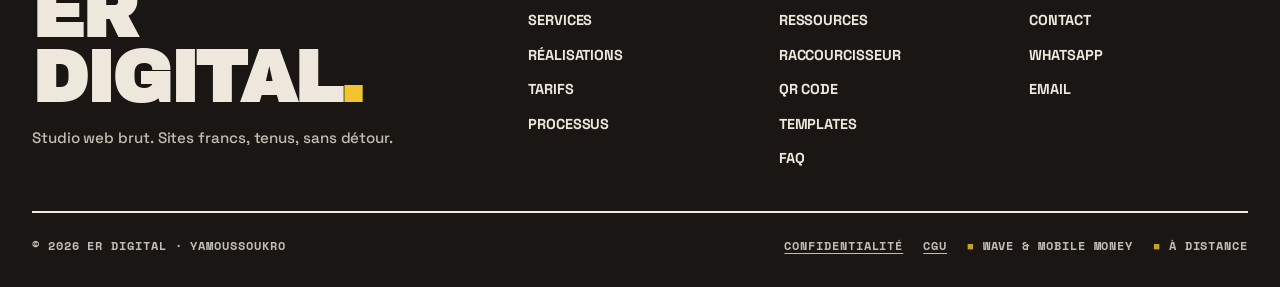
==== commit 4411443a: "Contenus : captures projets, articles Ressources, photos et miniatures des modèles, nouveau modèle C" ====
--- a/index.html
+++ b/index.html
@@ -1 +1 @@
-<!doctype html><html lang="fr" data-theme="light"><head><meta charset="utf-8"><meta name="viewport" content="width=device-width, initial-scale=1, viewport-fit=cover"><title>ER Digital — Studio web brut.</title><meta name="description" content="ER Digital conçoit des sites francs pour indépendants, artisans et entreprises. Basé à Yamoussoukro, disponible à distance."><link rel="canonical" href="https://emmanuelrolandpregnon-design.github.io/er-digital-/"><meta property="og:type" content="website"><meta property="og:url" content="https://emmanuelrolandpregnon-design.github.io/er-digital-/"><meta property="og:title" content="ER Digital — Studio web brut."><meta property="og:description" content="Sites francs pour indépendants, artisans et entreprises."><meta property="og:site_name" content="ER Digital"><meta property="og:locale" content="fr_CI"><meta name="twitter:card" content="summary_large_image"><meta property="og:image" content="https://emmanuelrolandpregnon-design.github.io/er-digital-/og-image.png"><meta property="og:image:width" content="1200"><meta property="og:image:height" content="630"><meta name="twitter:image" content="https://emmanuelrolandpregnon-design.github.io/er-digital-/og-image.png"><link rel="icon" type="image/svg+xml" href="favicon.svg"><link rel="apple-touch-icon" href="apple-touch-icon.png"><meta name="theme-color" content="#EDE7DC"><meta name="robots" content="index, follow"><link rel="preconnect" href="https://fonts.googleapis.com"><link rel="preconnect" href="https://fonts.gstatic.com" crossorigin><link href="https://fonts.googleapis.com/css2?family=Archivo+Black&family=Space+Grotesk:wght@400;500;600;700&family=Space+Mono:wght@400;700&display=swap" rel="stylesheet"><link rel="stylesheet" href="site-a.css?v=f1942d5e"><link rel="stylesheet" href="site-b.css?v=10659dc4"></head><body><a class="skip-link" href="#main" data-i18n="skip">Aller au contenu</a><header class="site-header"><div class="container header-inner"><a class="brand" href="#top" aria-label="ER Digital — Accueil" data-i18n-aria="brandHome"><span class="brand-mark" aria-hidden="true">ER</span><span>ER Digital</span></a><nav class="desktop-nav" aria-label="Navigation principale" data-i18n-aria="mainNav"><a href="#services" data-i18n="navServices">Services</a><a href="#realisations" data-i18n="navWork">Réalisations</a><a href="#tarifs" data-i18n="navPricing">Tarifs</a><a href="#processus" data-i18n="navProcess">Processus</a><a href="#qr-code" data-i18n="navQr">QR Code</a><a href="#templates" data-i18n="navTemplates">Templates</a><a href="#contact" data-i18n="navContact">Contact</a></nav><div class="header-actions"><button class="control" id="languageToggle" type="button" aria-label="Switch to English" title="Switch to English">EN</button><button class="control" id="themeToggle" type="button" aria-label="Activer le thème sombre" title="Activer le thème sombre">◐</button><button class="menu-toggle" id="menuToggle" type="button" aria-expanded="false" aria-controls="mobileNav" aria-label="Ouvrir le menu" data-i18n-aria="openMenu" data-i18n-title="openMenu"><span class="menu-lines" aria-hidden="true"></span></button></div></div><nav class="container mobile-nav" id="mobileNav" aria-label="Navigation principale" data-i18n-aria="mainNav"><a href="#services" data-i18n="navServices">Services</a><a href="#realisations" data-i18n="navWork">Réalisations</a><a href="#tarifs" data-i18n="navPricing">Tarifs</a><a href="#processus" data-i18n="navProcess">Processus</a><a href="#qr-code" data-i18n="navQr">QR Code</a><a href="#templates" data-i18n="navTemplates">Templates</a><a href="#contact" data-i18n="navContact">Contact</a></nav></header><main id="main"></main><footer class="site-footer"><div class="container"><div class="footer-top"><div><p class="footer-brand">ER Digital<em>.</em></p><p class="footer-tagline" data-i18n="footerTagline">Studio web brut. Sites francs, tenus, sans détour.</p></div><nav class="footer-nav" aria-label="Liens utiles" data-i18n-aria="footerNav"><div class="footer-col"><h4 data-i18n="footerNavCol1">Studio</h4><ul><li><a href="#services" data-i18n="navServices">Services</a></li><li><a href="#realisations" data-i18n="navWork">Réalisations</a></li><li><a href="#tarifs" data-i18n="navPricing">Tarifs</a></li><li><a href="#processus" data-i18n="navProcess">Processus</a></li></ul></div><div class="footer-col"><h4 data-i18n="footerNavCol2">Ressources</h4><ul><li><a href="#ressources" data-i18n="navBlog">Articles</a></li><li><a href="#raccourcisseur" data-i18n="navShortener">Raccourcisseur</a></li><li><a href="#qr-code" data-i18n="navQr">QR Code</a></li><li><a href="#templates" data-i18n="navTemplates">Templates</a></li><li><a href="#faq">FAQ</a></li></ul></div><div class="footer-col"><h4 data-i18n="footerNavCol3">Contact</h4><ul><li><a href="#contact" data-i18n="navContact">Formulaire</a></li><li><a href="https://wa.me/2250575370929" target="_blank" rel="noopener noreferrer">WhatsApp</a></li><li><a href="mailto:emmanuelrolandpregnon@gmail.com">Email</a></li></ul></div></nav></div><div class="footer-bottom"><span>© <span id="year"></span> ER Digital · Yamoussoukro</span><div class="footer-trust"><a href="confidentialite.html" data-i18n="footerPrivacy">Confidentialité</a><a href="cgu.html" data-i18n="footerTerms">CGU</a><span data-i18n="trustWave">Wave & Mobile Money</span><span data-i18n="trustRemote">À distance</span></div></div></div></footer><script src="main-body-a.js?v=7f9b10e4"></script><script src="main-body-b.js?v=d03f699c"></script><script src="i18n-fr.js?v=be448605"></script><script src="i18n-en.js?v=2547fe44"></script><script src="qrcodegen.js?v=e5d7ef68" defer></script><script src="site.js?v=0fbf8a10" defer></script></body></html>+<!doctype html><html lang="fr" data-theme="light"><head><meta charset="utf-8"><meta name="viewport" content="width=device-width, initial-scale=1, viewport-fit=cover"><title>ER Digital — Studio web brut.</title><meta name="description" content="ER Digital conçoit des sites francs pour indépendants, artisans et entreprises. Basé à Yamoussoukro, disponible à distance."><link rel="canonical" href="https://emmanuelrolandpregnon-design.github.io/er-digital-/"><meta property="og:type" content="website"><meta property="og:url" content="https://emmanuelrolandpregnon-design.github.io/er-digital-/"><meta property="og:title" content="ER Digital — Studio web brut."><meta property="og:description" content="Sites francs pour indépendants, artisans et entreprises."><meta property="og:site_name" content="ER Digital"><meta property="og:locale" content="fr_CI"><meta name="twitter:card" content="summary_large_image"><meta property="og:image" content="https://emmanuelrolandpregnon-design.github.io/er-digital-/og-image.png"><meta property="og:image:width" content="1200"><meta property="og:image:height" content="630"><meta name="twitter:image" content="https://emmanuelrolandpregnon-design.github.io/er-digital-/og-image.png"><link rel="icon" type="image/svg+xml" href="favicon.svg"><link rel="apple-touch-icon" href="apple-touch-icon.png"><meta name="theme-color" content="#EDE7DC"><meta name="robots" content="index, follow"><link rel="preconnect" href="https://fonts.googleapis.com"><link rel="preconnect" href="https://fonts.gstatic.com" crossorigin><link href="https://fonts.googleapis.com/css2?family=Archivo+Black&family=Space+Grotesk:wght@400;500;600;700&family=Space+Mono:wght@400;700&display=swap" rel="stylesheet"><link rel="stylesheet" href="site-a.css?v=f1942d5e"><link rel="stylesheet" href="site-b.css?v=dd4d34f2"></head><body><a class="skip-link" href="#main" data-i18n="skip">Aller au contenu</a><header class="site-header"><div class="container header-inner"><a class="brand" href="#top" aria-label="ER Digital — Accueil" data-i18n-aria="brandHome"><span class="brand-mark" aria-hidden="true">ER</span><span>ER Digital</span></a><nav class="desktop-nav" aria-label="Navigation principale" data-i18n-aria="mainNav"><a href="#services" data-i18n="navServices">Services</a><a href="#realisations" data-i18n="navWork">Réalisations</a><a href="#tarifs" data-i18n="navPricing">Tarifs</a><a href="#processus" data-i18n="navProcess">Processus</a><a href="#qr-code" data-i18n="navQr">QR Code</a><a href="#templates" data-i18n="navTemplates">Templates</a><a href="#contact" data-i18n="navContact">Contact</a></nav><div class="header-actions"><button class="control" id="languageToggle" type="button" aria-label="Switch to English" title="Switch to English">EN</button><button class="control" id="themeToggle" type="button" aria-label="Activer le thème sombre" title="Activer le thème sombre">◐</button><button class="menu-toggle" id="menuToggle" type="button" aria-expanded="false" aria-controls="mobileNav" aria-label="Ouvrir le menu" data-i18n-aria="openMenu" data-i18n-title="openMenu"><span class="menu-lines" aria-hidden="true"></span></button></div></div><nav class="container mobile-nav" id="mobileNav" aria-label="Navigation principale" data-i18n-aria="mainNav"><a href="#services" data-i18n="navServices">Services</a><a href="#realisations" data-i18n="navWork">Réalisations</a><a href="#tarifs" data-i18n="navPricing">Tarifs</a><a href="#processus" data-i18n="navProcess">Processus</a><a href="#qr-code" data-i18n="navQr">QR Code</a><a href="#templates" data-i18n="navTemplates">Templates</a><a href="#contact" data-i18n="navContact">Contact</a></nav></header><main id="main"></main><footer class="site-footer"><div class="container"><div class="footer-top"><div><p class="footer-brand">ER Digital<em>.</em></p><p class="footer-tagline" data-i18n="footerTagline">Studio web brut. Sites francs, tenus, sans détour.</p></div><nav class="footer-nav" aria-label="Liens utiles" data-i18n-aria="footerNav"><div class="footer-col"><h4 data-i18n="footerNavCol1">Studio</h4><ul><li><a href="#services" data-i18n="navServices">Services</a></li><li><a href="#realisations" data-i18n="navWork">Réalisations</a></li><li><a href="#tarifs" data-i18n="navPricing">Tarifs</a></li><li><a href="#processus" data-i18n="navProcess">Processus</a></li></ul></div><div class="footer-col"><h4 data-i18n="footerNavCol2">Ressources</h4><ul><li><a href="#ressources" data-i18n="navBlog">Articles</a></li><li><a href="#raccourcisseur" data-i18n="navShortener">Raccourcisseur</a></li><li><a href="#qr-code" data-i18n="navQr">QR Code</a></li><li><a href="#templates" data-i18n="navTemplates">Templates</a></li><li><a href="#faq">FAQ</a></li></ul></div><div class="footer-col"><h4 data-i18n="footerNavCol3">Contact</h4><ul><li><a href="#contact" data-i18n="navContact">Formulaire</a></li><li><a href="https://wa.me/2250575370929" target="_blank" rel="noopener noreferrer">WhatsApp</a></li><li><a href="mailto:emmanuelrolandpregnon@gmail.com">Email</a></li></ul></div></nav></div><div class="footer-bottom"><span>© <span id="year"></span> ER Digital · Yamoussoukro</span><div class="footer-trust"><a href="confidentialite.html" data-i18n="footerPrivacy">Confidentialité</a><a href="cgu.html" data-i18n="footerTerms">CGU</a><span data-i18n="trustWave">Wave & Mobile Money</span><span data-i18n="trustRemote">À distance</span></div></div></div></footer><script src="main-body-a.js?v=fe13ef20"></script><script src="main-body-b.js?v=e5b541f8"></script><script src="i18n-fr.js?v=97443f72"></script><script src="i18n-en.js?v=926b87ea"></script><script src="qrcodegen.js?v=e5d7ef68" defer></script><script src="site.js?v=f34d1b27" defer></script></body></html>
--- a/site-b.css
+++ b/site-b.css
@@ -106,3 +106,17 @@
 @media (min-width:900px){.service-card--tool{grid-template-columns:auto minmax(0,1fr) minmax(15rem,auto);align-items:center;gap:2rem;padding:2rem;}.service-tool-head{flex-direction:column;align-items:flex-start;}.service-tool-side .service-price{padding-top:0;border-top:0;}}
 @media (prefers-reduced-motion:reduce){.service-card:hover .service-arrow{transform:none;}}
 /* === FIN QR + TEMPLATES === */
+
+/* Réalisations : captures d'écran à la place des placeholders */
+.frame-body--shot{position:relative;padding:0;background-image:none;overflow:hidden;display:block}
+.frame-body--shot>picture:first-child{display:block;width:100%;height:100%}
+.frame-shot{display:block;width:100%;height:100%;object-fit:cover;object-position:top center}
+/* Correctif d'un débordement déjà présent sur mobile (la colonne .project mesurait 452 px dans un écran de 390 px à cause de l'URL en nowrap) */
+.project>*,.frame-url{min-width:0}
+/* Templates : miniatures réelles à la place du motif rayé */
+.template-preview--shot{display:block;min-height:0;padding:0;background-image:none;overflow:visible}
+.template-preview--shot picture{display:block;width:100%;height:100%;overflow:hidden}
+.template-shot{display:block;width:100%;height:100%;object-fit:cover;object-position:top left}
+/* badge à cheval sur la bordure basse, à droite : ne masque plus le contenu du modèle
+   et tombe dans la zone vide à droite du titre (aligné à gauche) */
+.template-preview--shot .template-num{z-index:2;top:auto;left:auto;bottom:-0.95rem;right:1rem;box-shadow:3px 3px 0 var(--border)}
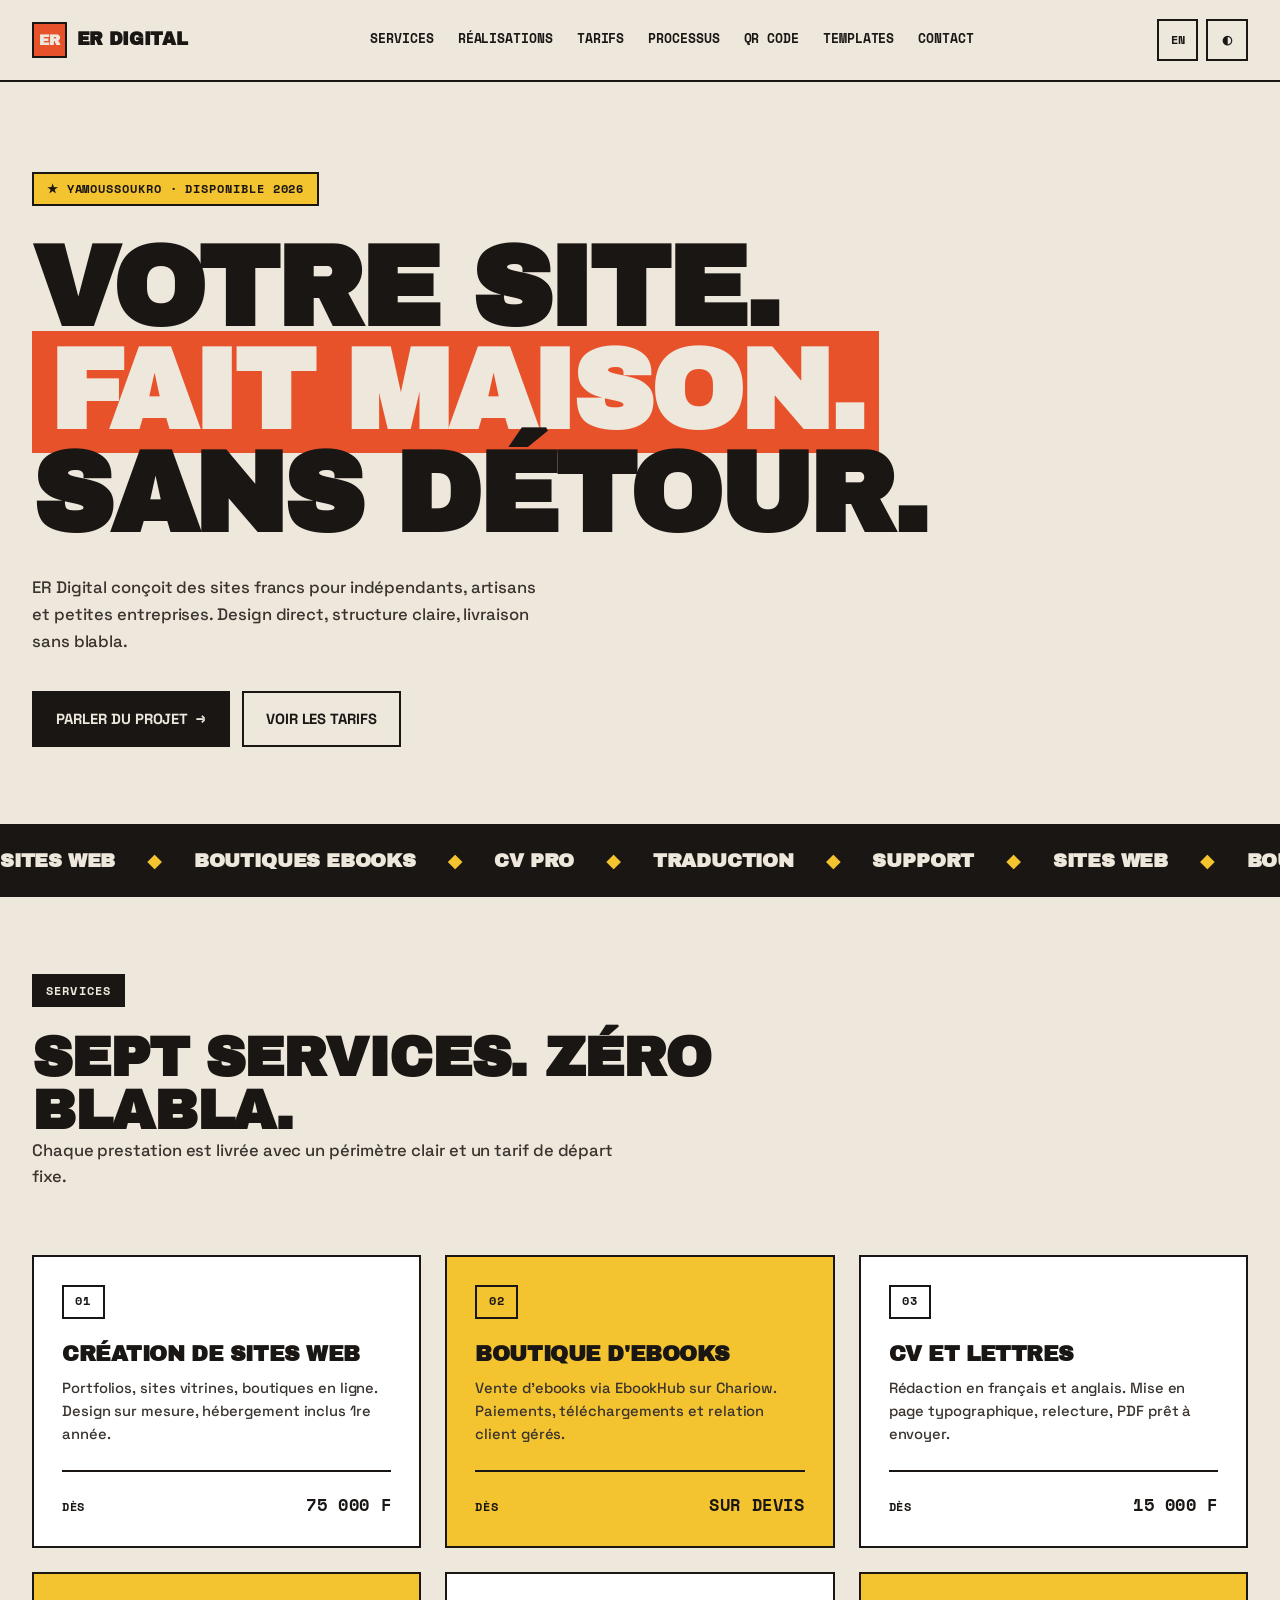
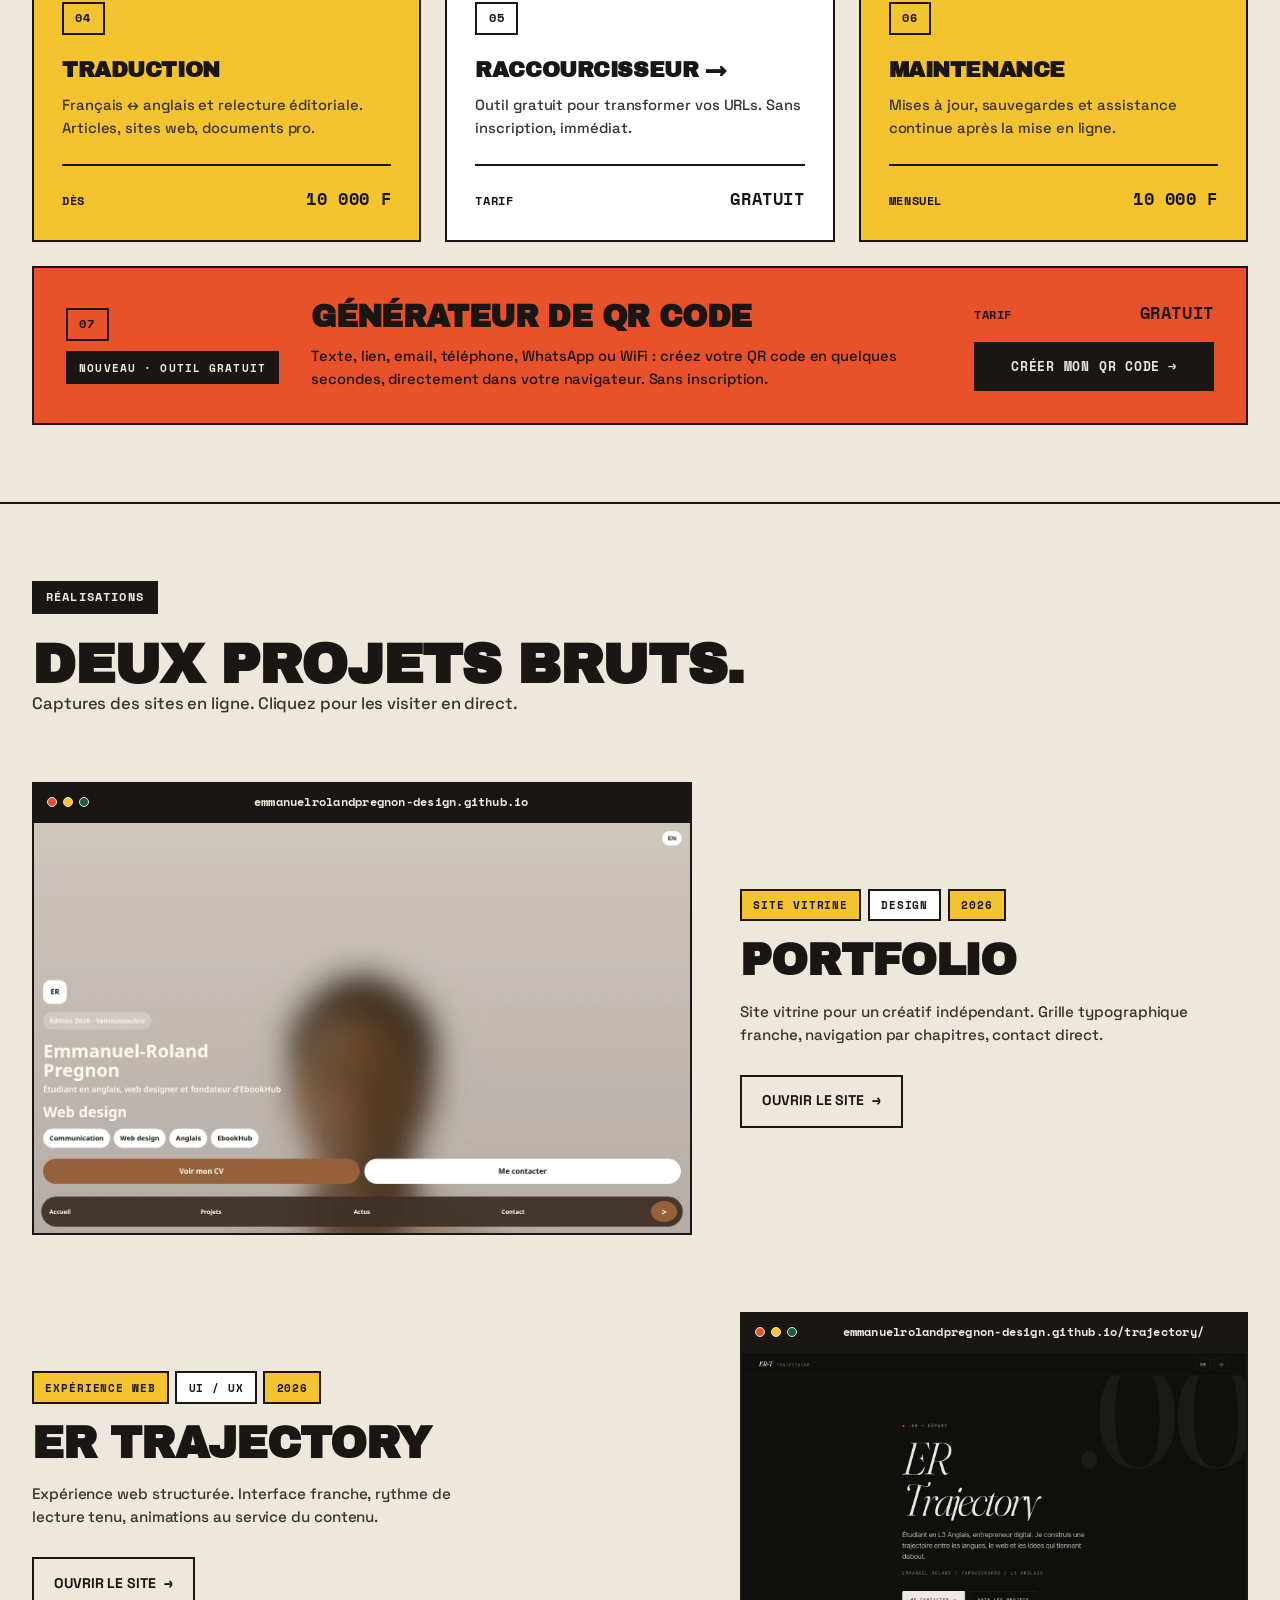
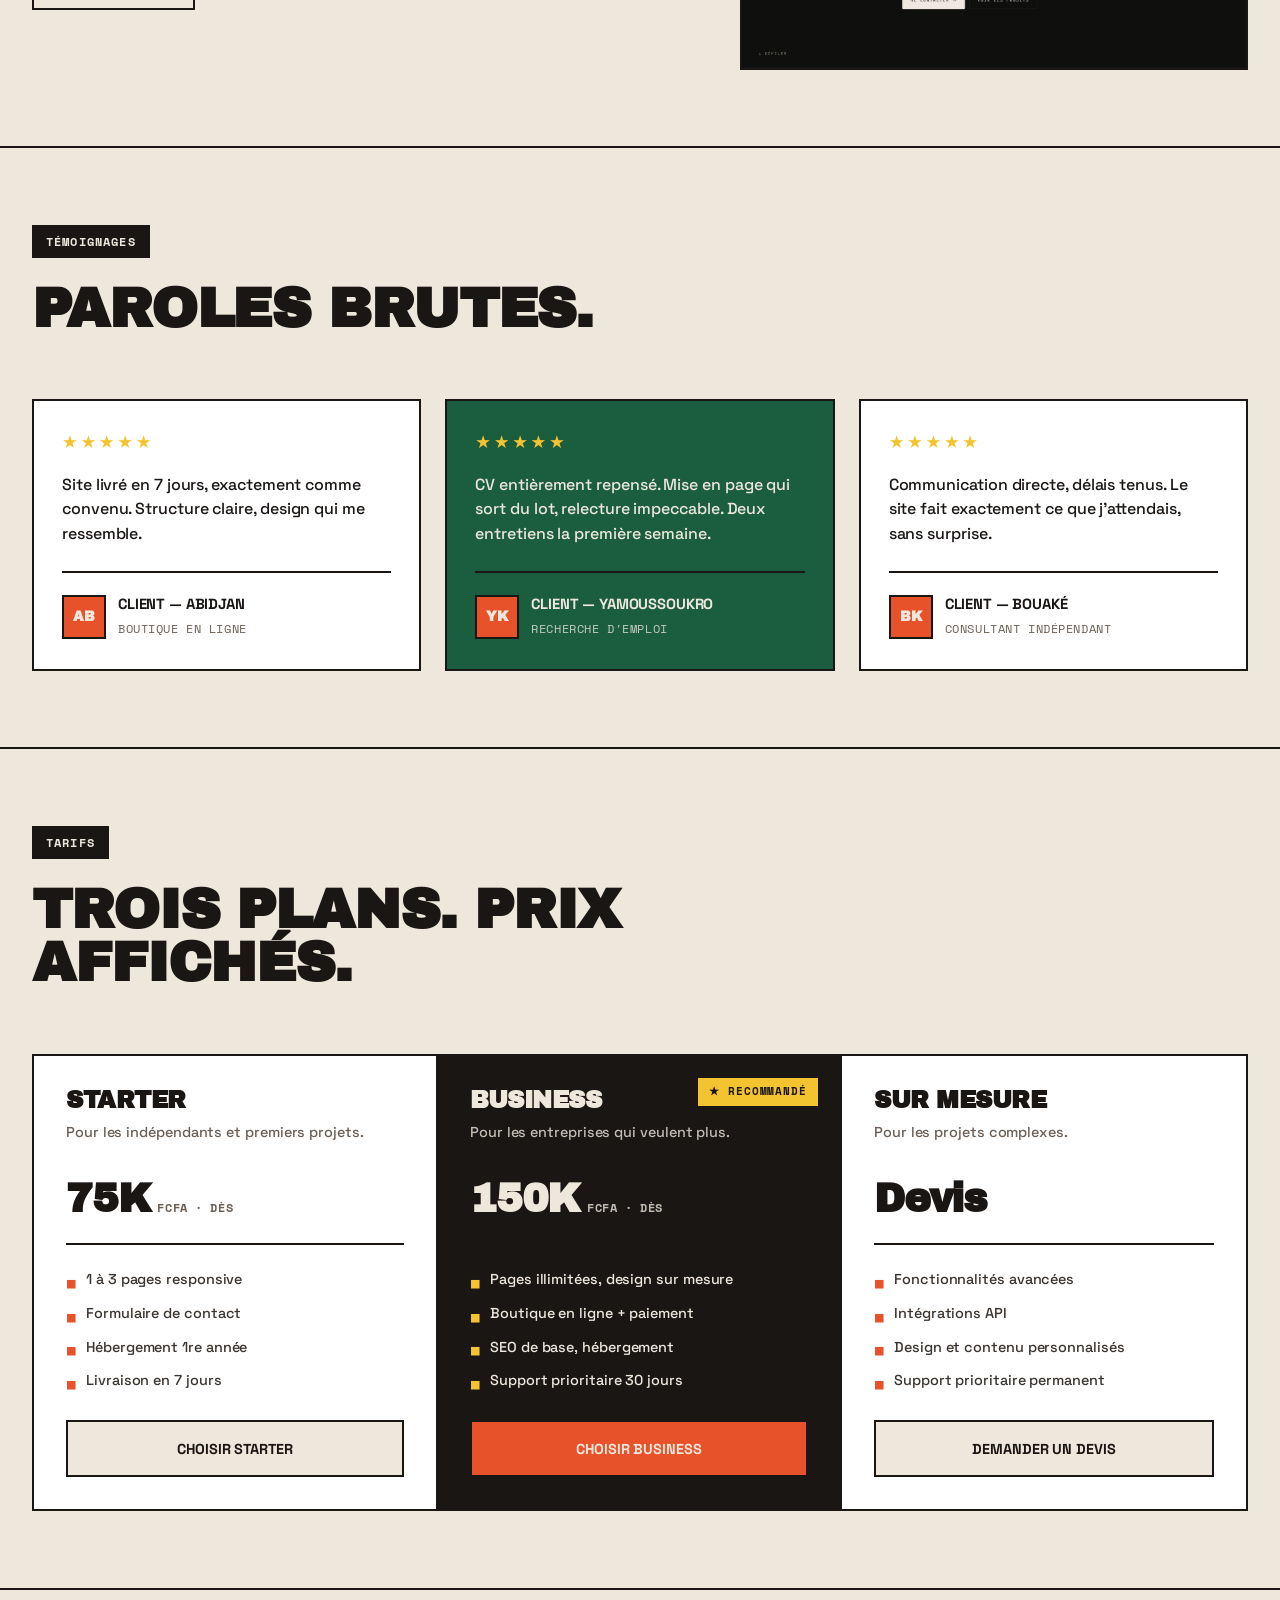
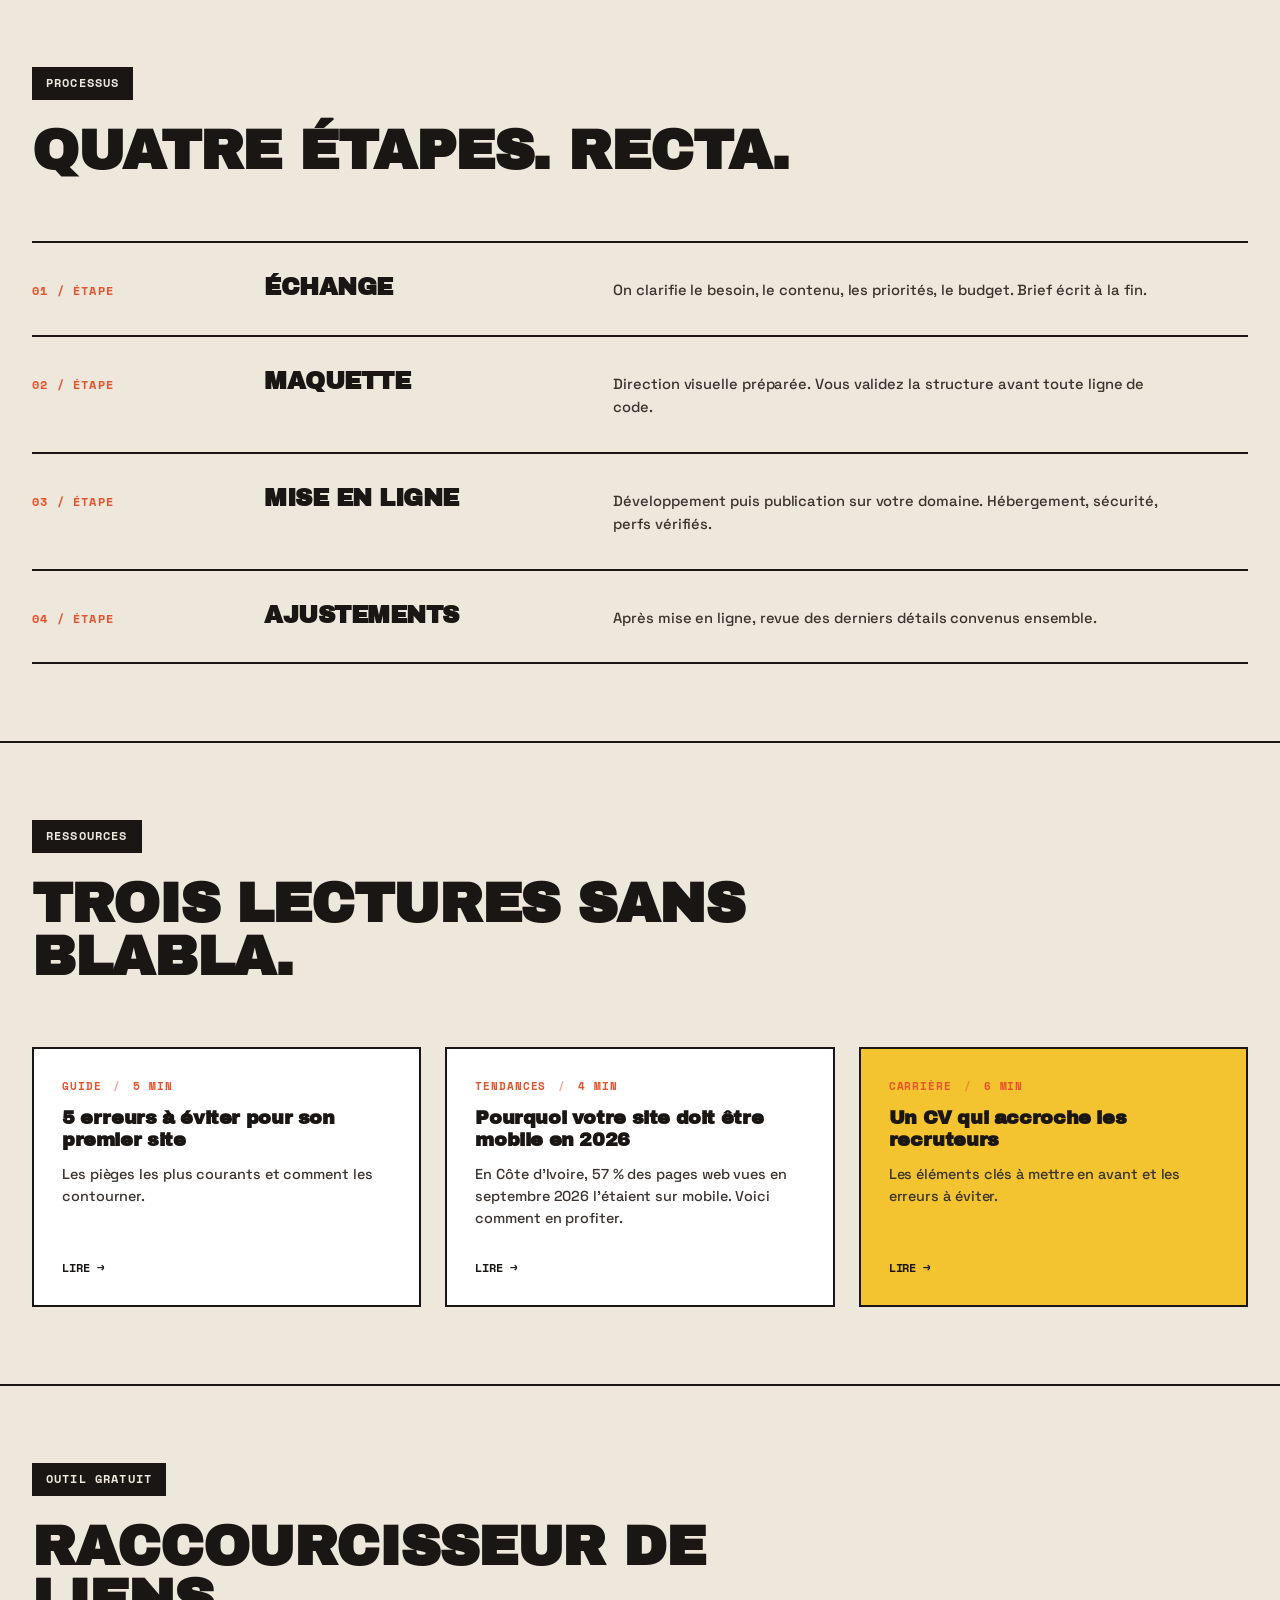
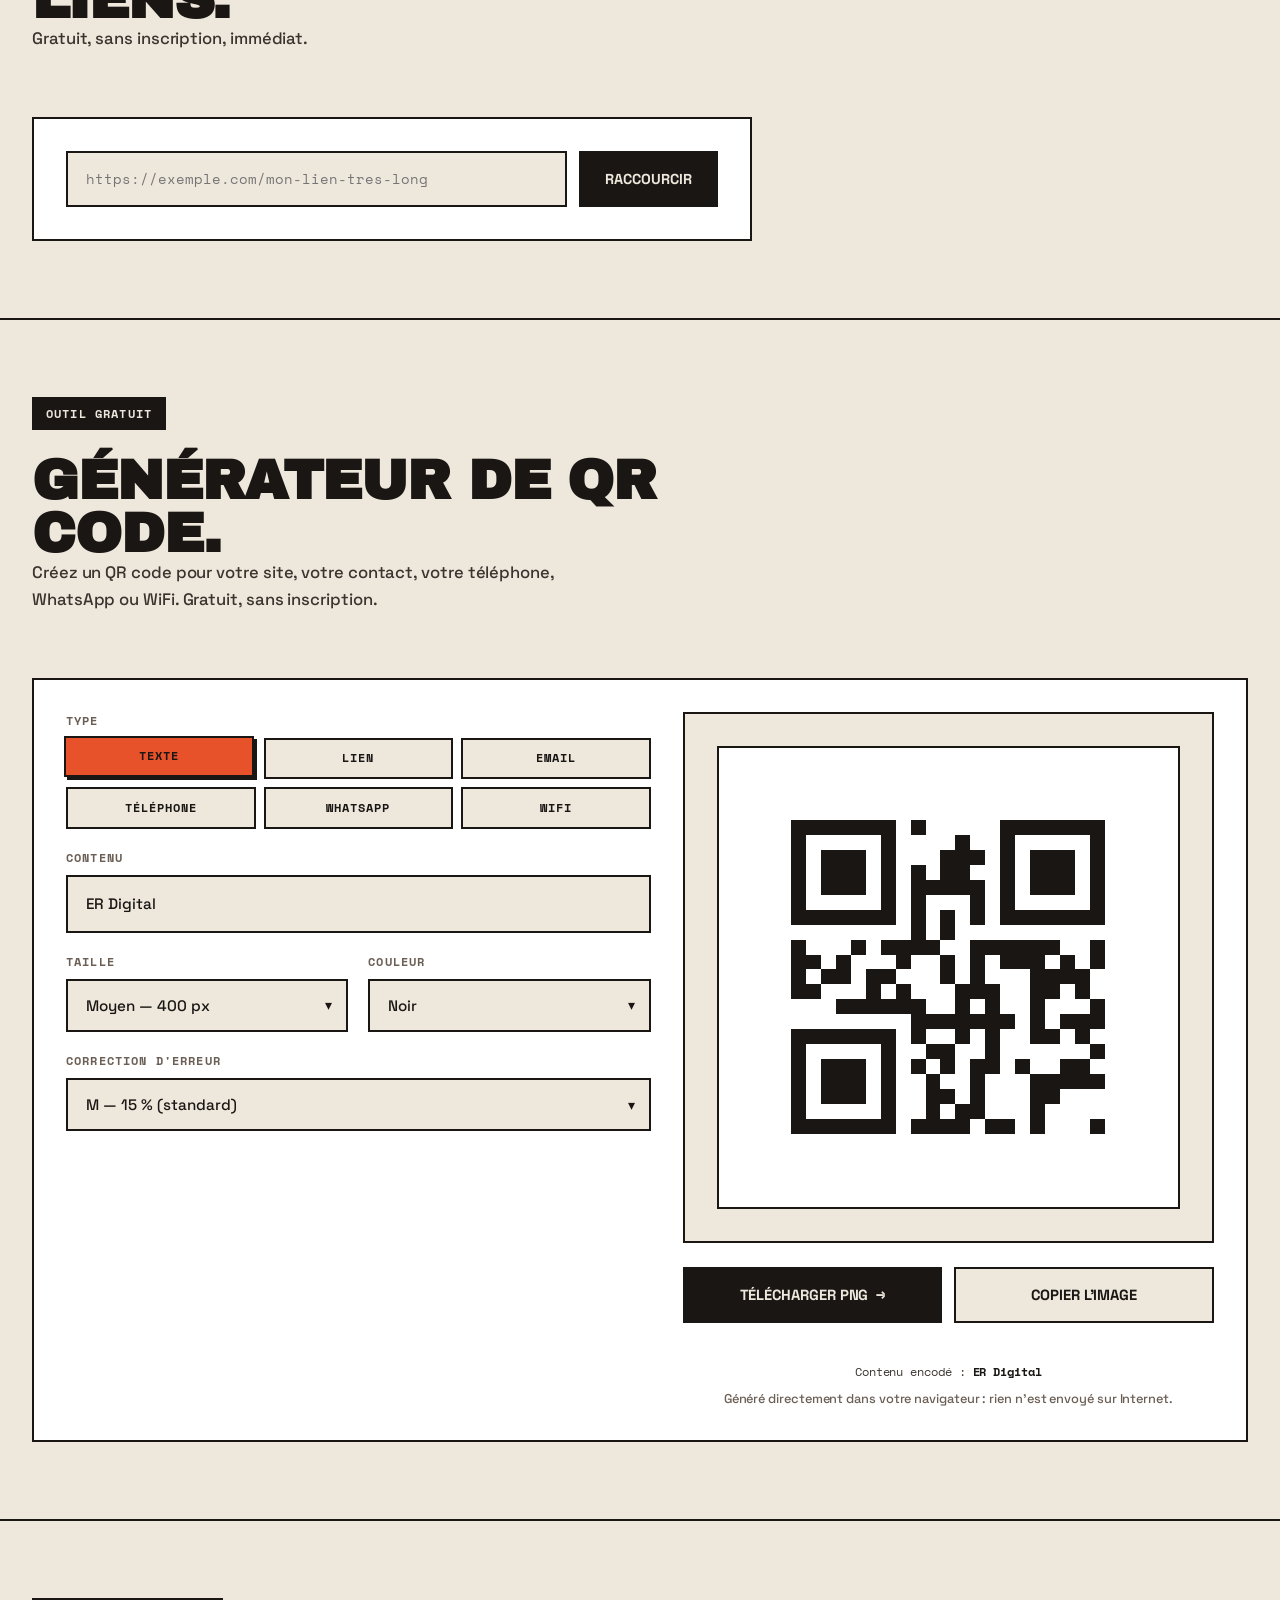
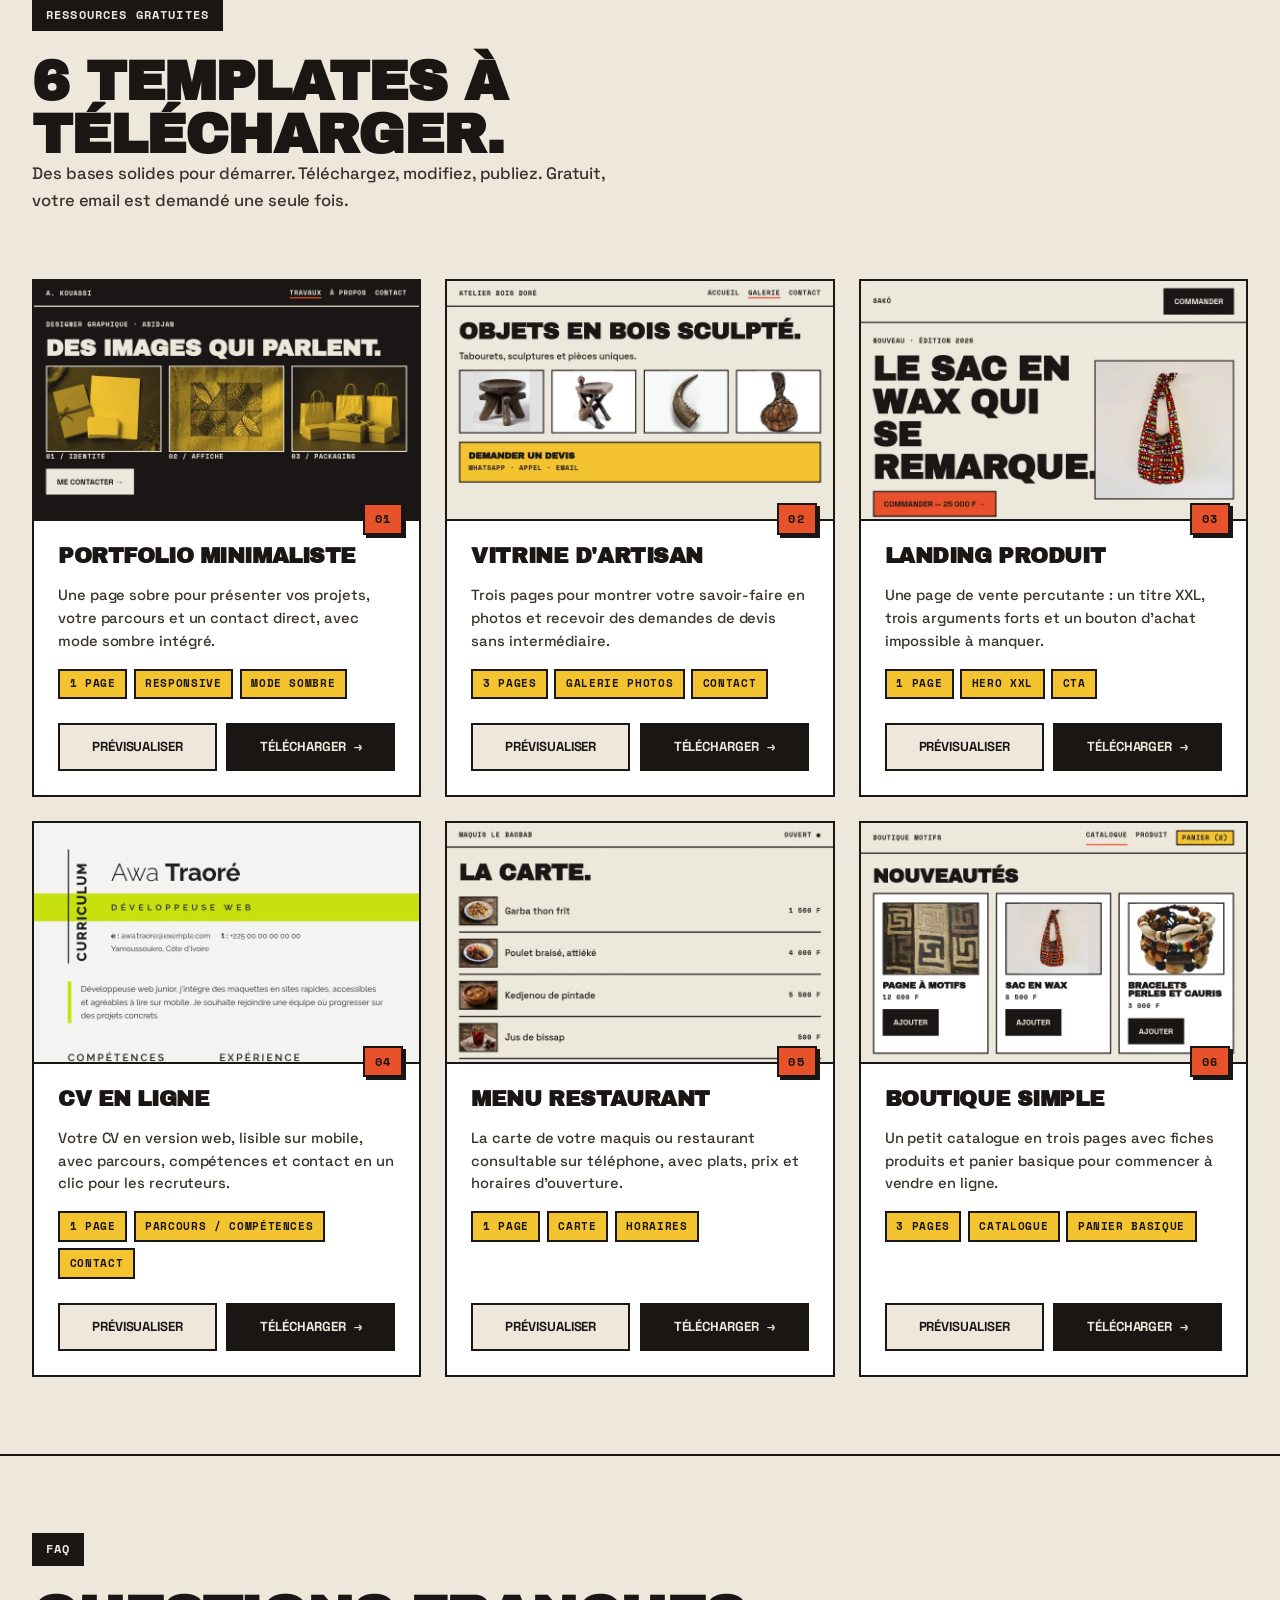
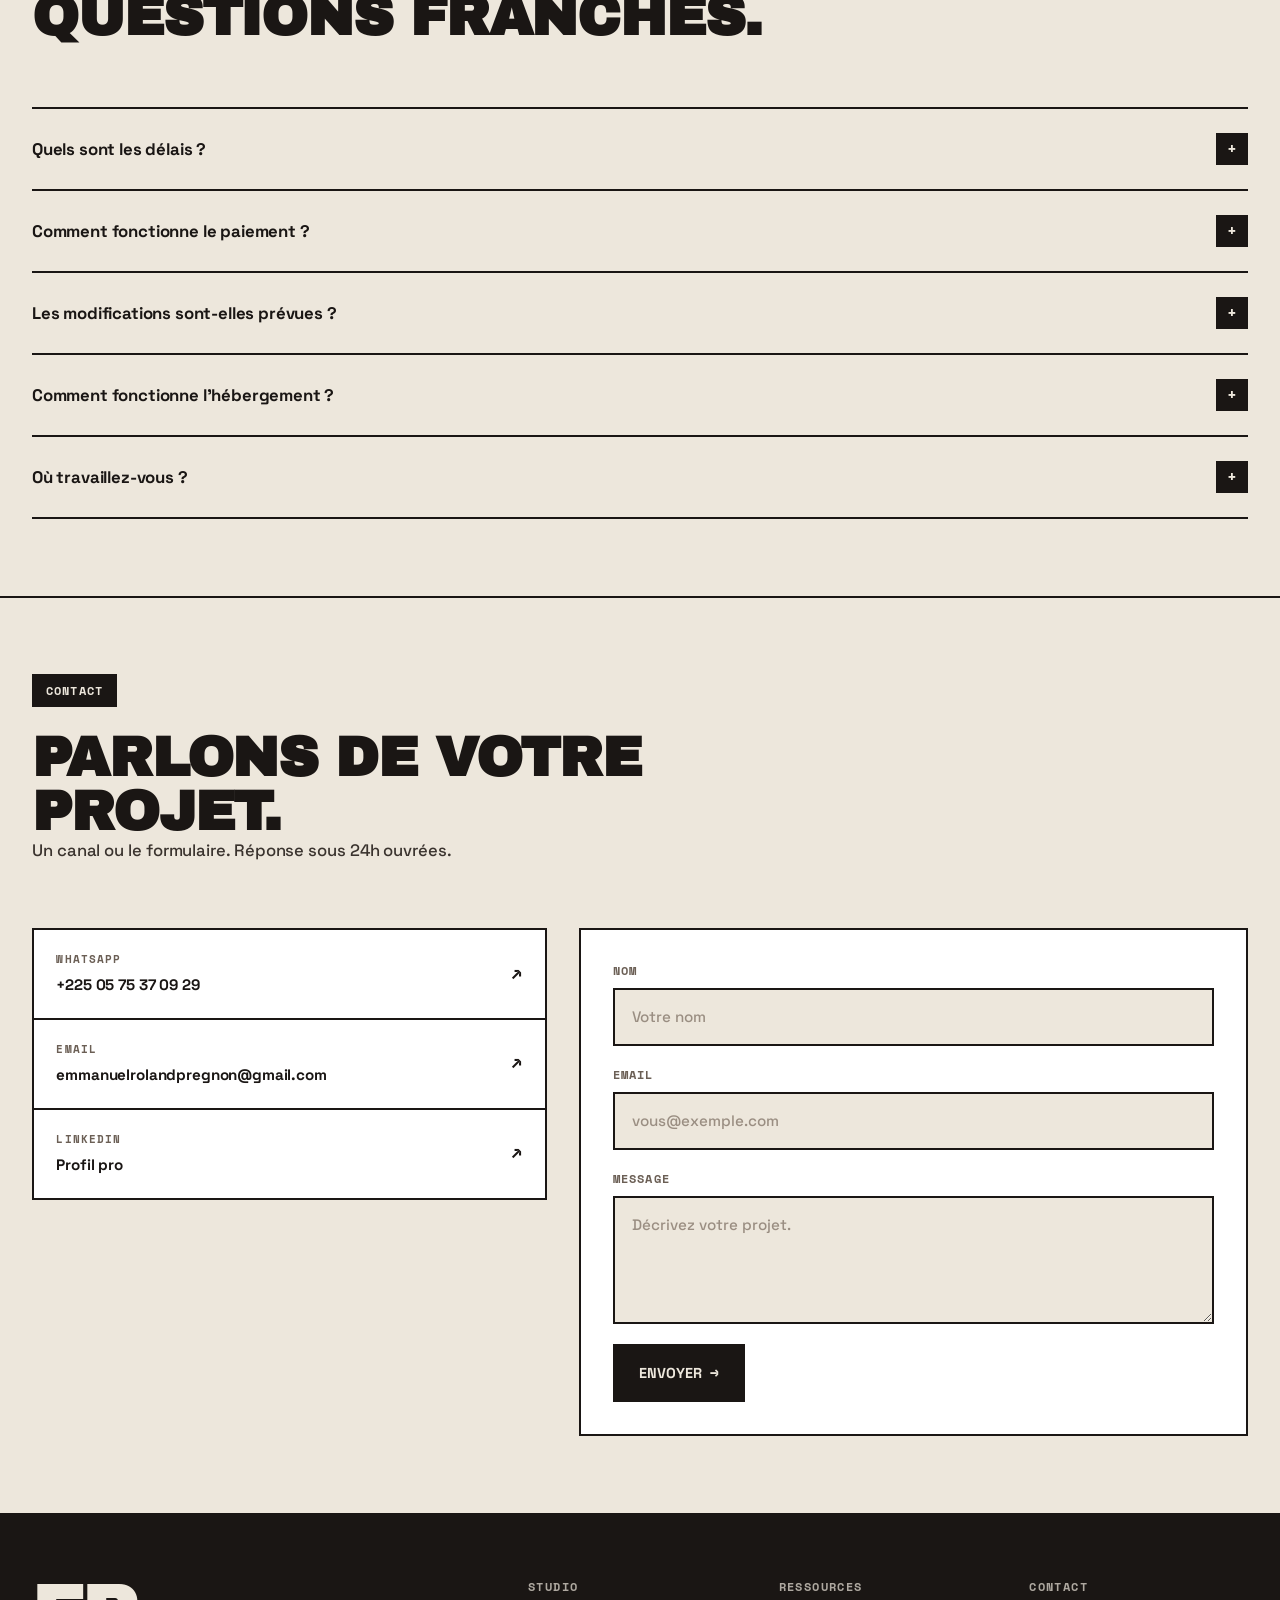
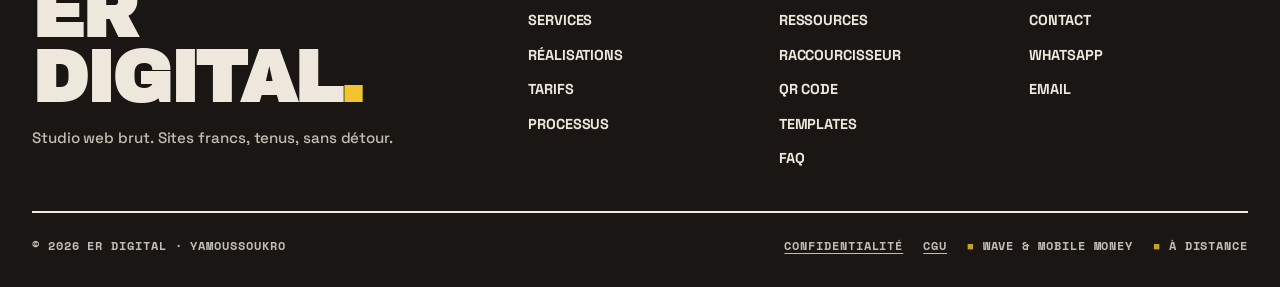
==== commit 64650dd0: "Textes des modèles alignés sur les photos (landing, boutique, vitrine)" ====
--- a/index.html
+++ b/index.html
@@ -1 +1 @@
-<!doctype html><html lang="fr" data-theme="light"><head><meta charset="utf-8"><meta name="viewport" content="width=device-width, initial-scale=1, viewport-fit=cover"><title>ER Digital — Studio web brut.</title><meta name="description" content="ER Digital conçoit des sites francs pour indépendants, artisans et entreprises. Basé à Yamoussoukro, disponible à distance."><link rel="canonical" href="https://emmanuelrolandpregnon-design.github.io/er-digital-/"><meta property="og:type" content="website"><meta property="og:url" content="https://emmanuelrolandpregnon-design.github.io/er-digital-/"><meta property="og:title" content="ER Digital — Studio web brut."><meta property="og:description" content="Sites francs pour indépendants, artisans et entreprises."><meta property="og:site_name" content="ER Digital"><meta property="og:locale" content="fr_CI"><meta name="twitter:card" content="summary_large_image"><meta property="og:image" content="https://emmanuelrolandpregnon-design.github.io/er-digital-/og-image.png"><meta property="og:image:width" content="1200"><meta property="og:image:height" content="630"><meta name="twitter:image" content="https://emmanuelrolandpregnon-design.github.io/er-digital-/og-image.png"><link rel="icon" type="image/svg+xml" href="favicon.svg"><link rel="apple-touch-icon" href="apple-touch-icon.png"><meta name="theme-color" content="#EDE7DC"><meta name="robots" content="index, follow"><link rel="preconnect" href="https://fonts.googleapis.com"><link rel="preconnect" href="https://fonts.gstatic.com" crossorigin><link href="https://fonts.googleapis.com/css2?family=Archivo+Black&family=Space+Grotesk:wght@400;500;600;700&family=Space+Mono:wght@400;700&display=swap" rel="stylesheet"><link rel="stylesheet" href="site-a.css?v=f1942d5e"><link rel="stylesheet" href="site-b.css?v=dd4d34f2"></head><body><a class="skip-link" href="#main" data-i18n="skip">Aller au contenu</a><header class="site-header"><div class="container header-inner"><a class="brand" href="#top" aria-label="ER Digital — Accueil" data-i18n-aria="brandHome"><span class="brand-mark" aria-hidden="true">ER</span><span>ER Digital</span></a><nav class="desktop-nav" aria-label="Navigation principale" data-i18n-aria="mainNav"><a href="#services" data-i18n="navServices">Services</a><a href="#realisations" data-i18n="navWork">Réalisations</a><a href="#tarifs" data-i18n="navPricing">Tarifs</a><a href="#processus" data-i18n="navProcess">Processus</a><a href="#qr-code" data-i18n="navQr">QR Code</a><a href="#templates" data-i18n="navTemplates">Templates</a><a href="#contact" data-i18n="navContact">Contact</a></nav><div class="header-actions"><button class="control" id="languageToggle" type="button" aria-label="Switch to English" title="Switch to English">EN</button><button class="control" id="themeToggle" type="button" aria-label="Activer le thème sombre" title="Activer le thème sombre">◐</button><button class="menu-toggle" id="menuToggle" type="button" aria-expanded="false" aria-controls="mobileNav" aria-label="Ouvrir le menu" data-i18n-aria="openMenu" data-i18n-title="openMenu"><span class="menu-lines" aria-hidden="true"></span></button></div></div><nav class="container mobile-nav" id="mobileNav" aria-label="Navigation principale" data-i18n-aria="mainNav"><a href="#services" data-i18n="navServices">Services</a><a href="#realisations" data-i18n="navWork">Réalisations</a><a href="#tarifs" data-i18n="navPricing">Tarifs</a><a href="#processus" data-i18n="navProcess">Processus</a><a href="#qr-code" data-i18n="navQr">QR Code</a><a href="#templates" data-i18n="navTemplates">Templates</a><a href="#contact" data-i18n="navContact">Contact</a></nav></header><main id="main"></main><footer class="site-footer"><div class="container"><div class="footer-top"><div><p class="footer-brand">ER Digital<em>.</em></p><p class="footer-tagline" data-i18n="footerTagline">Studio web brut. Sites francs, tenus, sans détour.</p></div><nav class="footer-nav" aria-label="Liens utiles" data-i18n-aria="footerNav"><div class="footer-col"><h4 data-i18n="footerNavCol1">Studio</h4><ul><li><a href="#services" data-i18n="navServices">Services</a></li><li><a href="#realisations" data-i18n="navWork">Réalisations</a></li><li><a href="#tarifs" data-i18n="navPricing">Tarifs</a></li><li><a href="#processus" data-i18n="navProcess">Processus</a></li></ul></div><div class="footer-col"><h4 data-i18n="footerNavCol2">Ressources</h4><ul><li><a href="#ressources" data-i18n="navBlog">Articles</a></li><li><a href="#raccourcisseur" data-i18n="navShortener">Raccourcisseur</a></li><li><a href="#qr-code" data-i18n="navQr">QR Code</a></li><li><a href="#templates" data-i18n="navTemplates">Templates</a></li><li><a href="#faq">FAQ</a></li></ul></div><div class="footer-col"><h4 data-i18n="footerNavCol3">Contact</h4><ul><li><a href="#contact" data-i18n="navContact">Formulaire</a></li><li><a href="https://wa.me/2250575370929" target="_blank" rel="noopener noreferrer">WhatsApp</a></li><li><a href="mailto:emmanuelrolandpregnon@gmail.com">Email</a></li></ul></div></nav></div><div class="footer-bottom"><span>© <span id="year"></span> ER Digital · Yamoussoukro</span><div class="footer-trust"><a href="confidentialite.html" data-i18n="footerPrivacy">Confidentialité</a><a href="cgu.html" data-i18n="footerTerms">CGU</a><span data-i18n="trustWave">Wave & Mobile Money</span><span data-i18n="trustRemote">À distance</span></div></div></div></footer><script src="main-body-a.js?v=fe13ef20"></script><script src="main-body-b.js?v=e5b541f8"></script><script src="i18n-fr.js?v=97443f72"></script><script src="i18n-en.js?v=926b87ea"></script><script src="qrcodegen.js?v=e5d7ef68" defer></script><script src="site.js?v=f34d1b27" defer></script></body></html>+<!doctype html><html lang="fr" data-theme="light"><head><meta charset="utf-8"><meta name="viewport" content="width=device-width, initial-scale=1, viewport-fit=cover"><title>ER Digital — Studio web brut.</title><meta name="description" content="ER Digital conçoit des sites francs pour indépendants, artisans et entreprises. Basé à Yamoussoukro, disponible à distance."><link rel="canonical" href="https://emmanuelrolandpregnon-design.github.io/er-digital-/"><meta property="og:type" content="website"><meta property="og:url" content="https://emmanuelrolandpregnon-design.github.io/er-digital-/"><meta property="og:title" content="ER Digital — Studio web brut."><meta property="og:description" content="Sites francs pour indépendants, artisans et entreprises."><meta property="og:site_name" content="ER Digital"><meta property="og:locale" content="fr_CI"><meta name="twitter:card" content="summary_large_image"><meta property="og:image" content="https://emmanuelrolandpregnon-design.github.io/er-digital-/og-image.png"><meta property="og:image:width" content="1200"><meta property="og:image:height" content="630"><meta name="twitter:image" content="https://emmanuelrolandpregnon-design.github.io/er-digital-/og-image.png"><link rel="icon" type="image/svg+xml" href="favicon.svg"><link rel="apple-touch-icon" href="apple-touch-icon.png"><meta name="theme-color" content="#EDE7DC"><meta name="robots" content="index, follow"><link rel="preconnect" href="https://fonts.googleapis.com"><link rel="preconnect" href="https://fonts.gstatic.com" crossorigin><link href="https://fonts.googleapis.com/css2?family=Archivo+Black&family=Space+Grotesk:wght@400;500;600;700&family=Space+Mono:wght@400;700&display=swap" rel="stylesheet"><link rel="stylesheet" href="site-a.css?v=f1942d5e"><link rel="stylesheet" href="site-b.css?v=dd4d34f2"></head><body><a class="skip-link" href="#main" data-i18n="skip">Aller au contenu</a><header class="site-header"><div class="container header-inner"><a class="brand" href="#top" aria-label="ER Digital — Accueil" data-i18n-aria="brandHome"><span class="brand-mark" aria-hidden="true">ER</span><span>ER Digital</span></a><nav class="desktop-nav" aria-label="Navigation principale" data-i18n-aria="mainNav"><a href="#services" data-i18n="navServices">Services</a><a href="#realisations" data-i18n="navWork">Réalisations</a><a href="#tarifs" data-i18n="navPricing">Tarifs</a><a href="#processus" data-i18n="navProcess">Processus</a><a href="#qr-code" data-i18n="navQr">QR Code</a><a href="#templates" data-i18n="navTemplates">Templates</a><a href="#contact" data-i18n="navContact">Contact</a></nav><div class="header-actions"><button class="control" id="languageToggle" type="button" aria-label="Switch to English" title="Switch to English">EN</button><button class="control" id="themeToggle" type="button" aria-label="Activer le thème sombre" title="Activer le thème sombre">◐</button><button class="menu-toggle" id="menuToggle" type="button" aria-expanded="false" aria-controls="mobileNav" aria-label="Ouvrir le menu" data-i18n-aria="openMenu" data-i18n-title="openMenu"><span class="menu-lines" aria-hidden="true"></span></button></div></div><nav class="container mobile-nav" id="mobileNav" aria-label="Navigation principale" data-i18n-aria="mainNav"><a href="#services" data-i18n="navServices">Services</a><a href="#realisations" data-i18n="navWork">Réalisations</a><a href="#tarifs" data-i18n="navPricing">Tarifs</a><a href="#processus" data-i18n="navProcess">Processus</a><a href="#qr-code" data-i18n="navQr">QR Code</a><a href="#templates" data-i18n="navTemplates">Templates</a><a href="#contact" data-i18n="navContact">Contact</a></nav></header><main id="main"></main><footer class="site-footer"><div class="container"><div class="footer-top"><div><p class="footer-brand">ER Digital<em>.</em></p><p class="footer-tagline" data-i18n="footerTagline">Studio web brut. Sites francs, tenus, sans détour.</p></div><nav class="footer-nav" aria-label="Liens utiles" data-i18n-aria="footerNav"><div class="footer-col"><h4 data-i18n="footerNavCol1">Studio</h4><ul><li><a href="#services" data-i18n="navServices">Services</a></li><li><a href="#realisations" data-i18n="navWork">Réalisations</a></li><li><a href="#tarifs" data-i18n="navPricing">Tarifs</a></li><li><a href="#processus" data-i18n="navProcess">Processus</a></li></ul></div><div class="footer-col"><h4 data-i18n="footerNavCol2">Ressources</h4><ul><li><a href="#ressources" data-i18n="navBlog">Articles</a></li><li><a href="#raccourcisseur" data-i18n="navShortener">Raccourcisseur</a></li><li><a href="#qr-code" data-i18n="navQr">QR Code</a></li><li><a href="#templates" data-i18n="navTemplates">Templates</a></li><li><a href="#faq">FAQ</a></li></ul></div><div class="footer-col"><h4 data-i18n="footerNavCol3">Contact</h4><ul><li><a href="#contact" data-i18n="navContact">Formulaire</a></li><li><a href="https://wa.me/2250575370929" target="_blank" rel="noopener noreferrer">WhatsApp</a></li><li><a href="mailto:emmanuelrolandpregnon@gmail.com">Email</a></li></ul></div></nav></div><div class="footer-bottom"><span>© <span id="year"></span> ER Digital · Yamoussoukro</span><div class="footer-trust"><a href="confidentialite.html" data-i18n="footerPrivacy">Confidentialité</a><a href="cgu.html" data-i18n="footerTerms">CGU</a><span data-i18n="trustWave">Wave & Mobile Money</span><span data-i18n="trustRemote">À distance</span></div></div></div></footer><script src="main-body-a.js?v=fe13ef20"></script><script src="main-body-b.js?v=170073fa"></script><script src="i18n-fr.js?v=97443f72"></script><script src="i18n-en.js?v=926b87ea"></script><script src="qrcodegen.js?v=e5d7ef68" defer></script><script src="site.js?v=e7a2232d" defer></script></body></html>
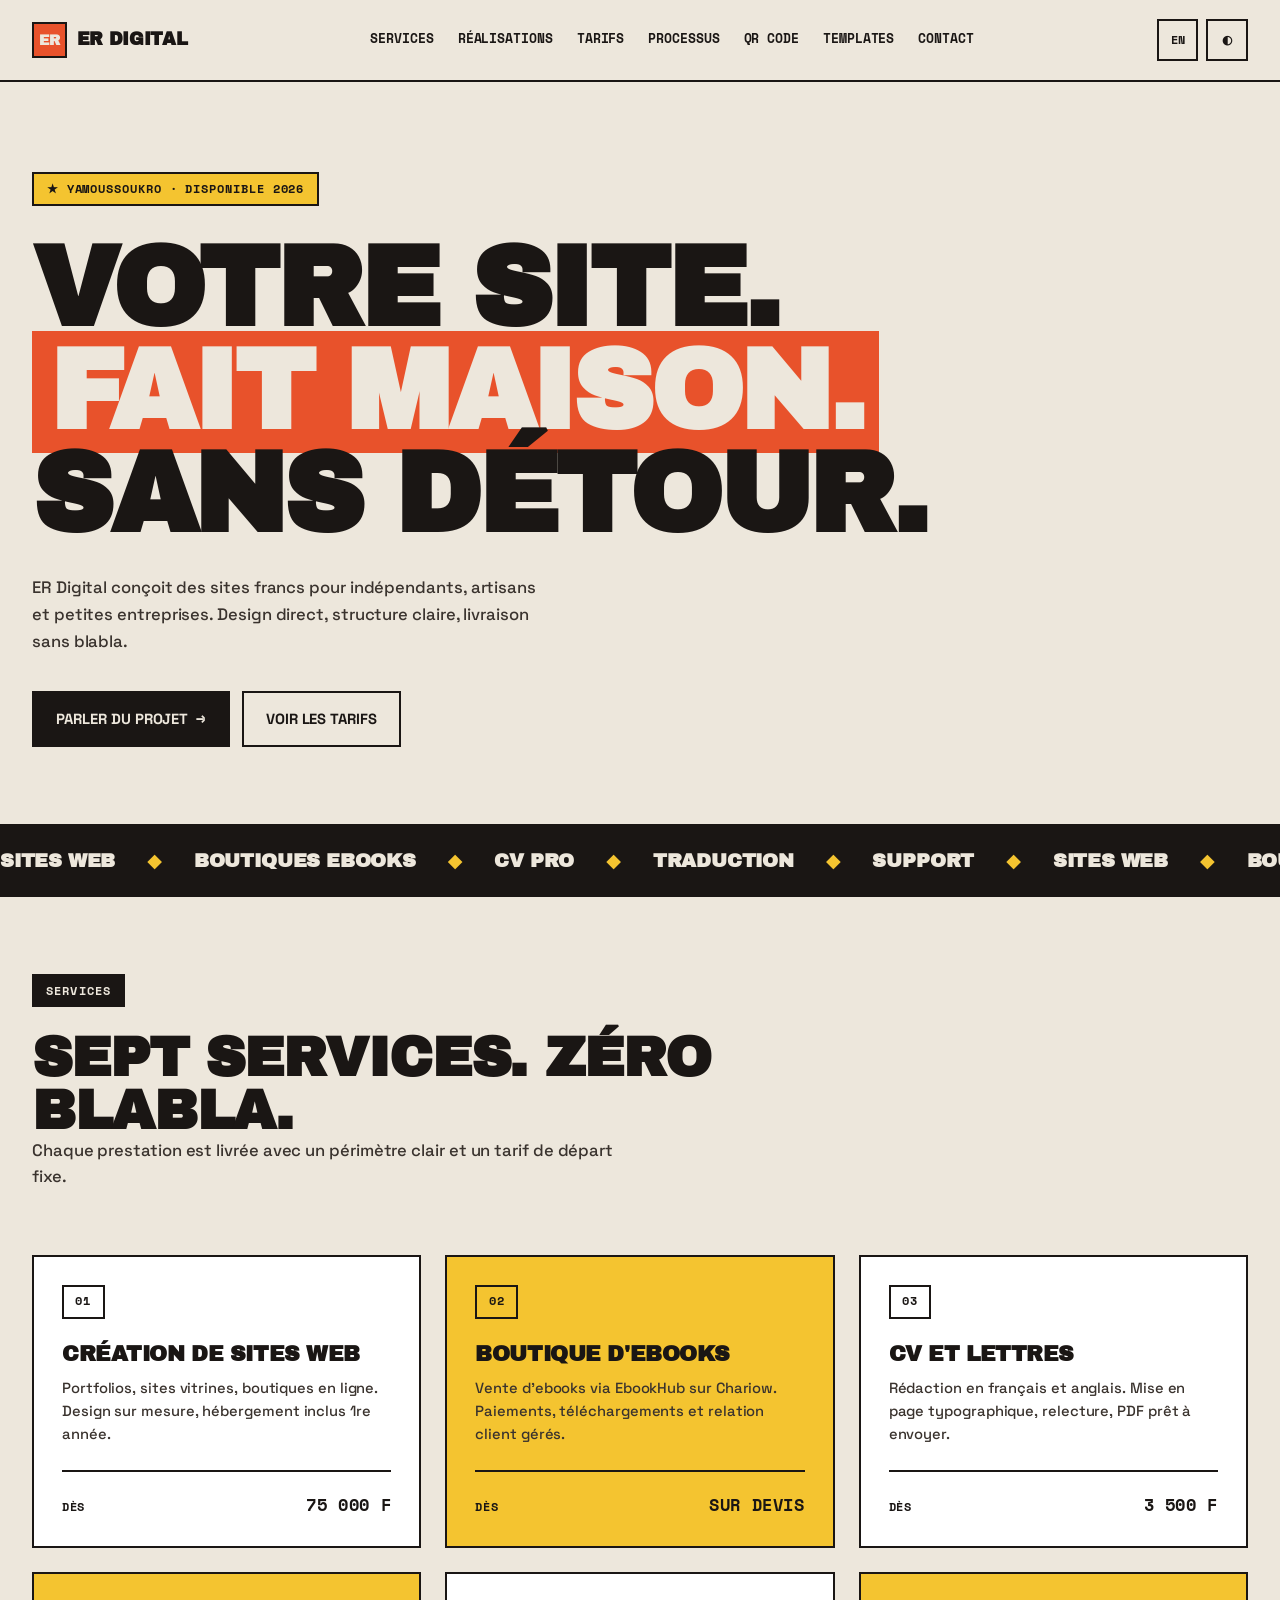
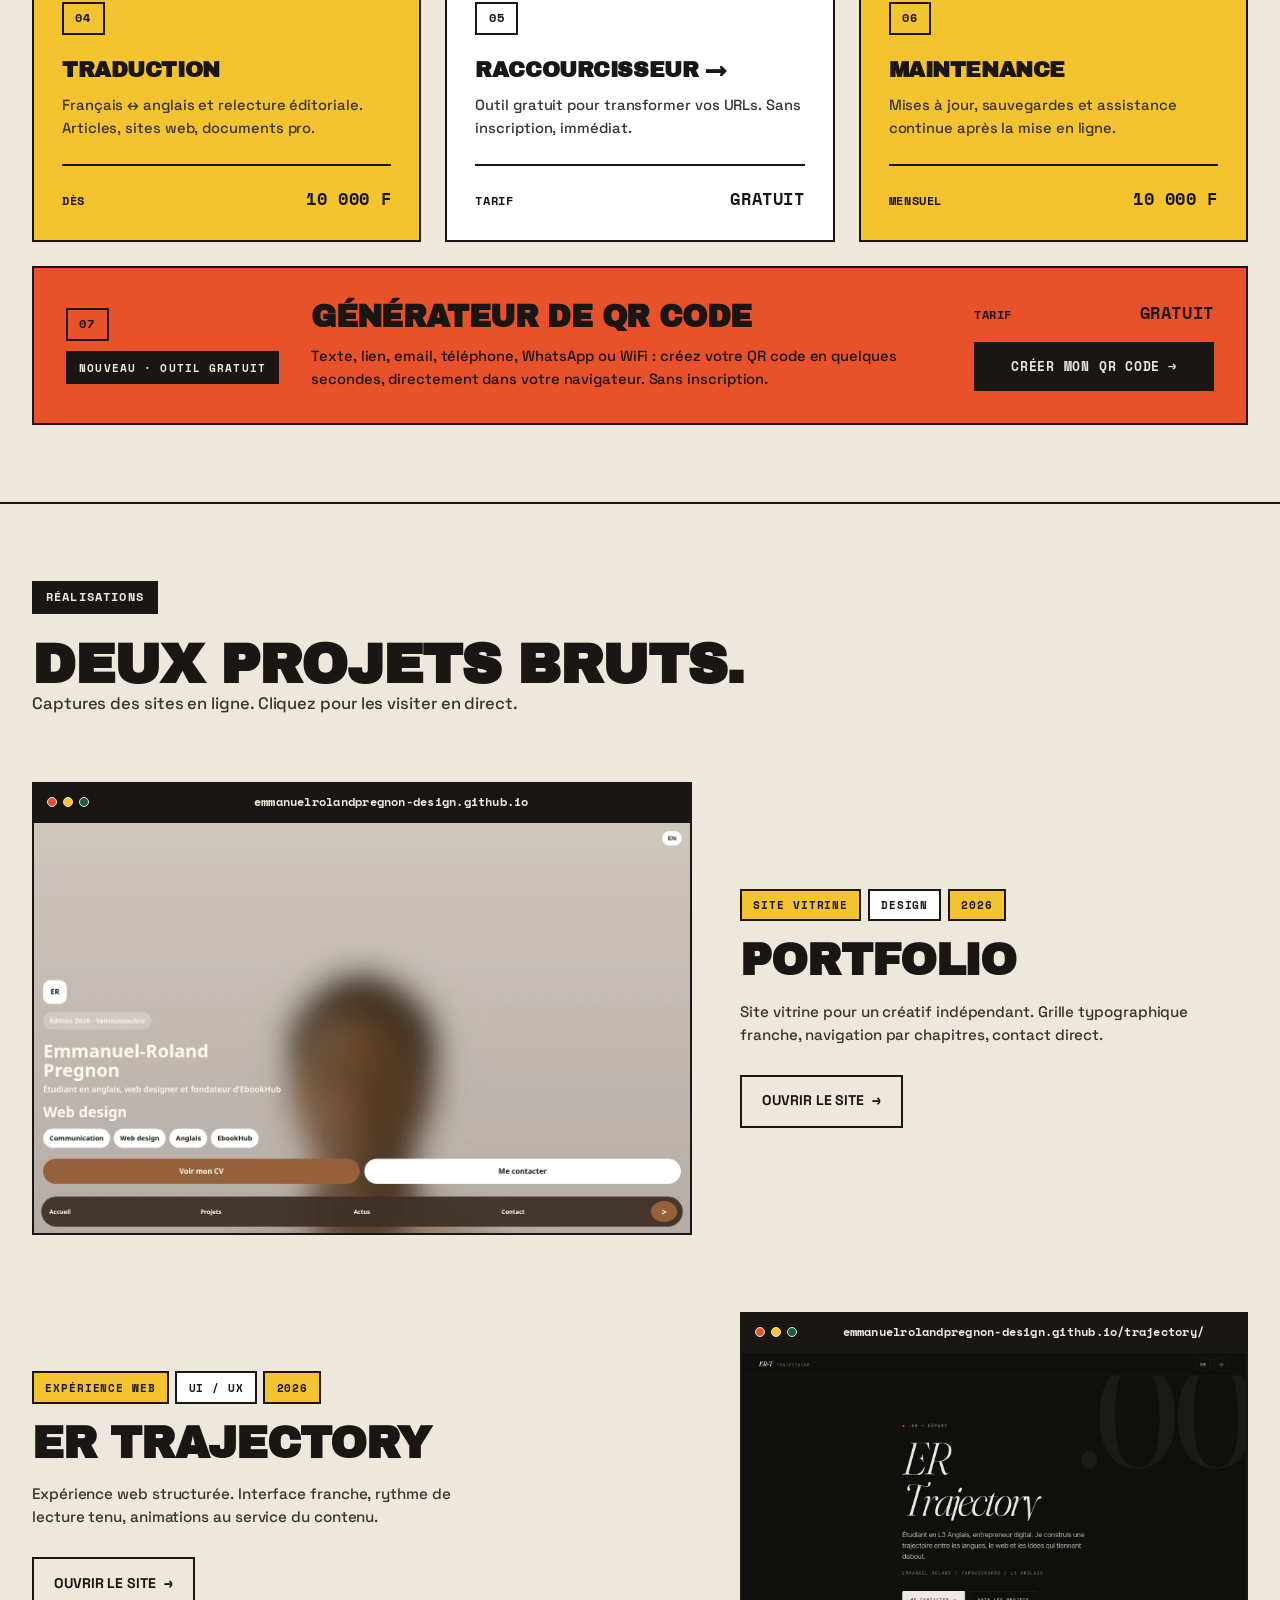
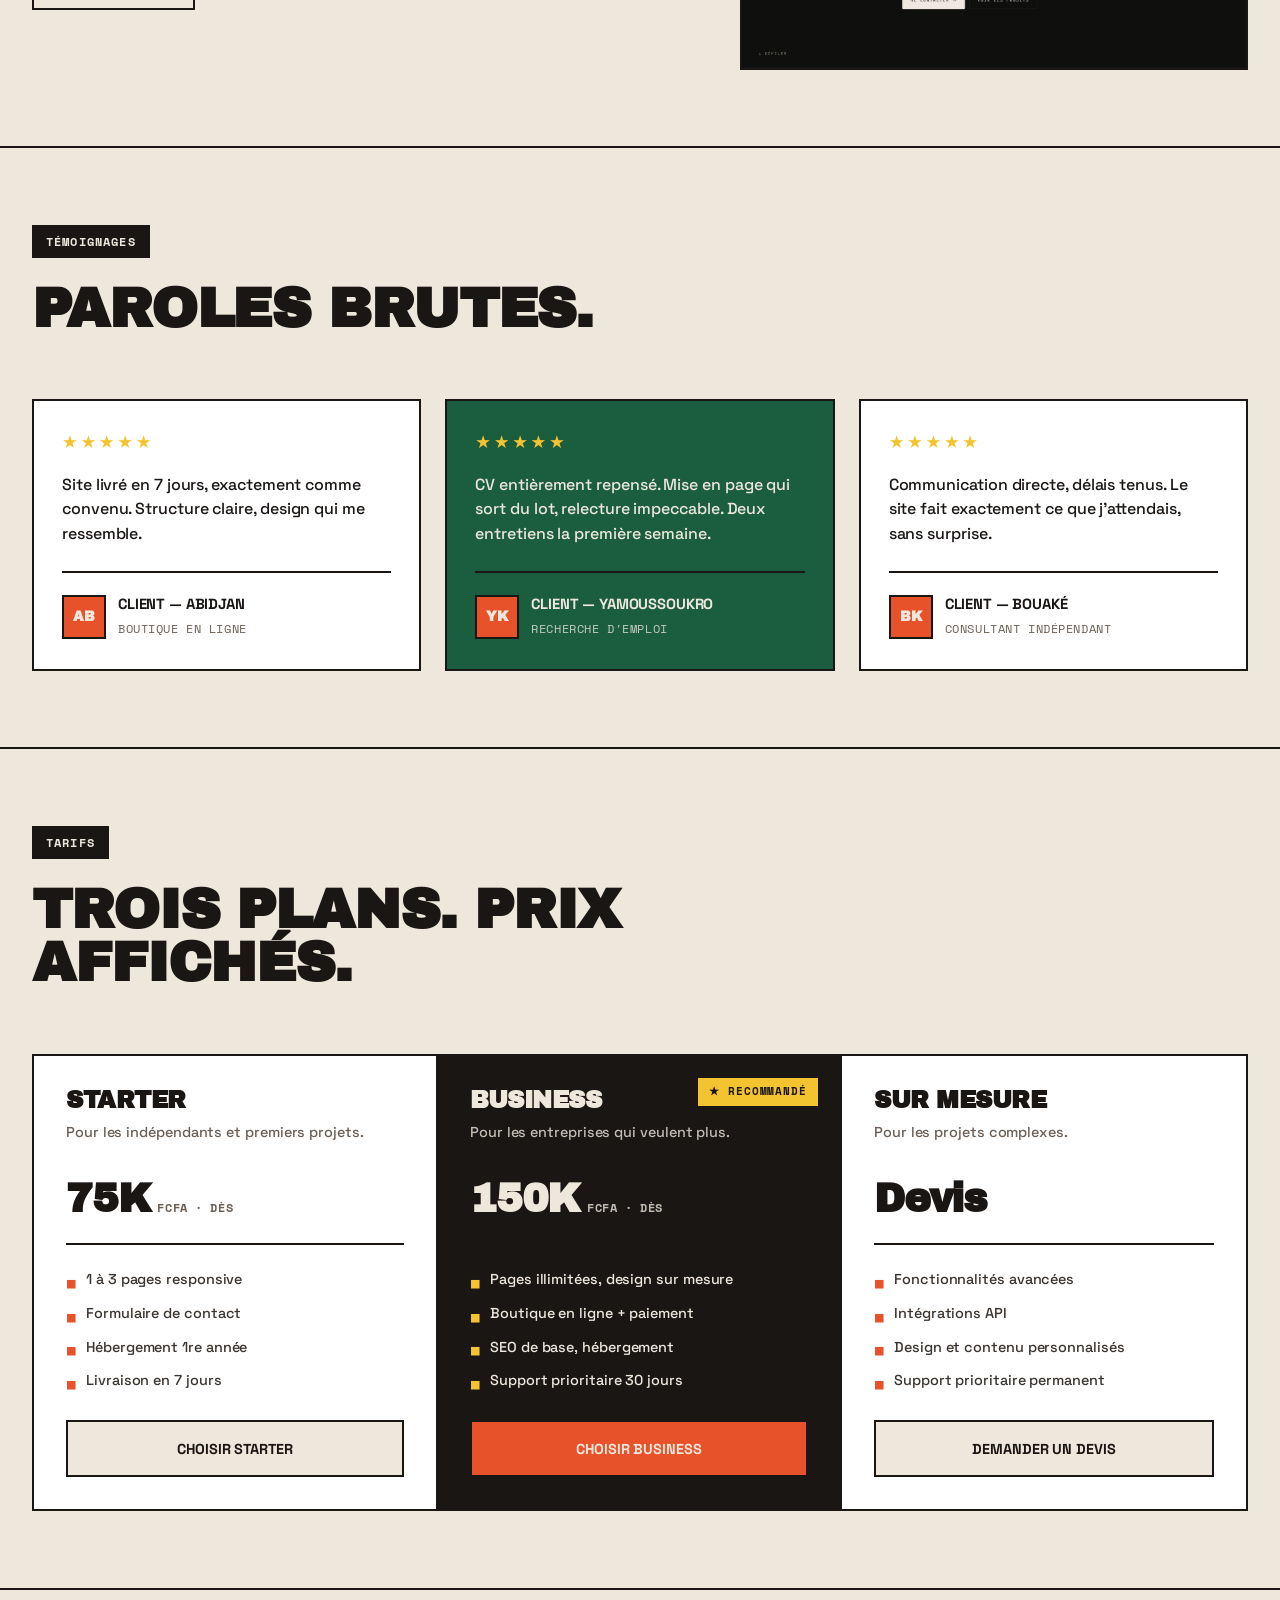
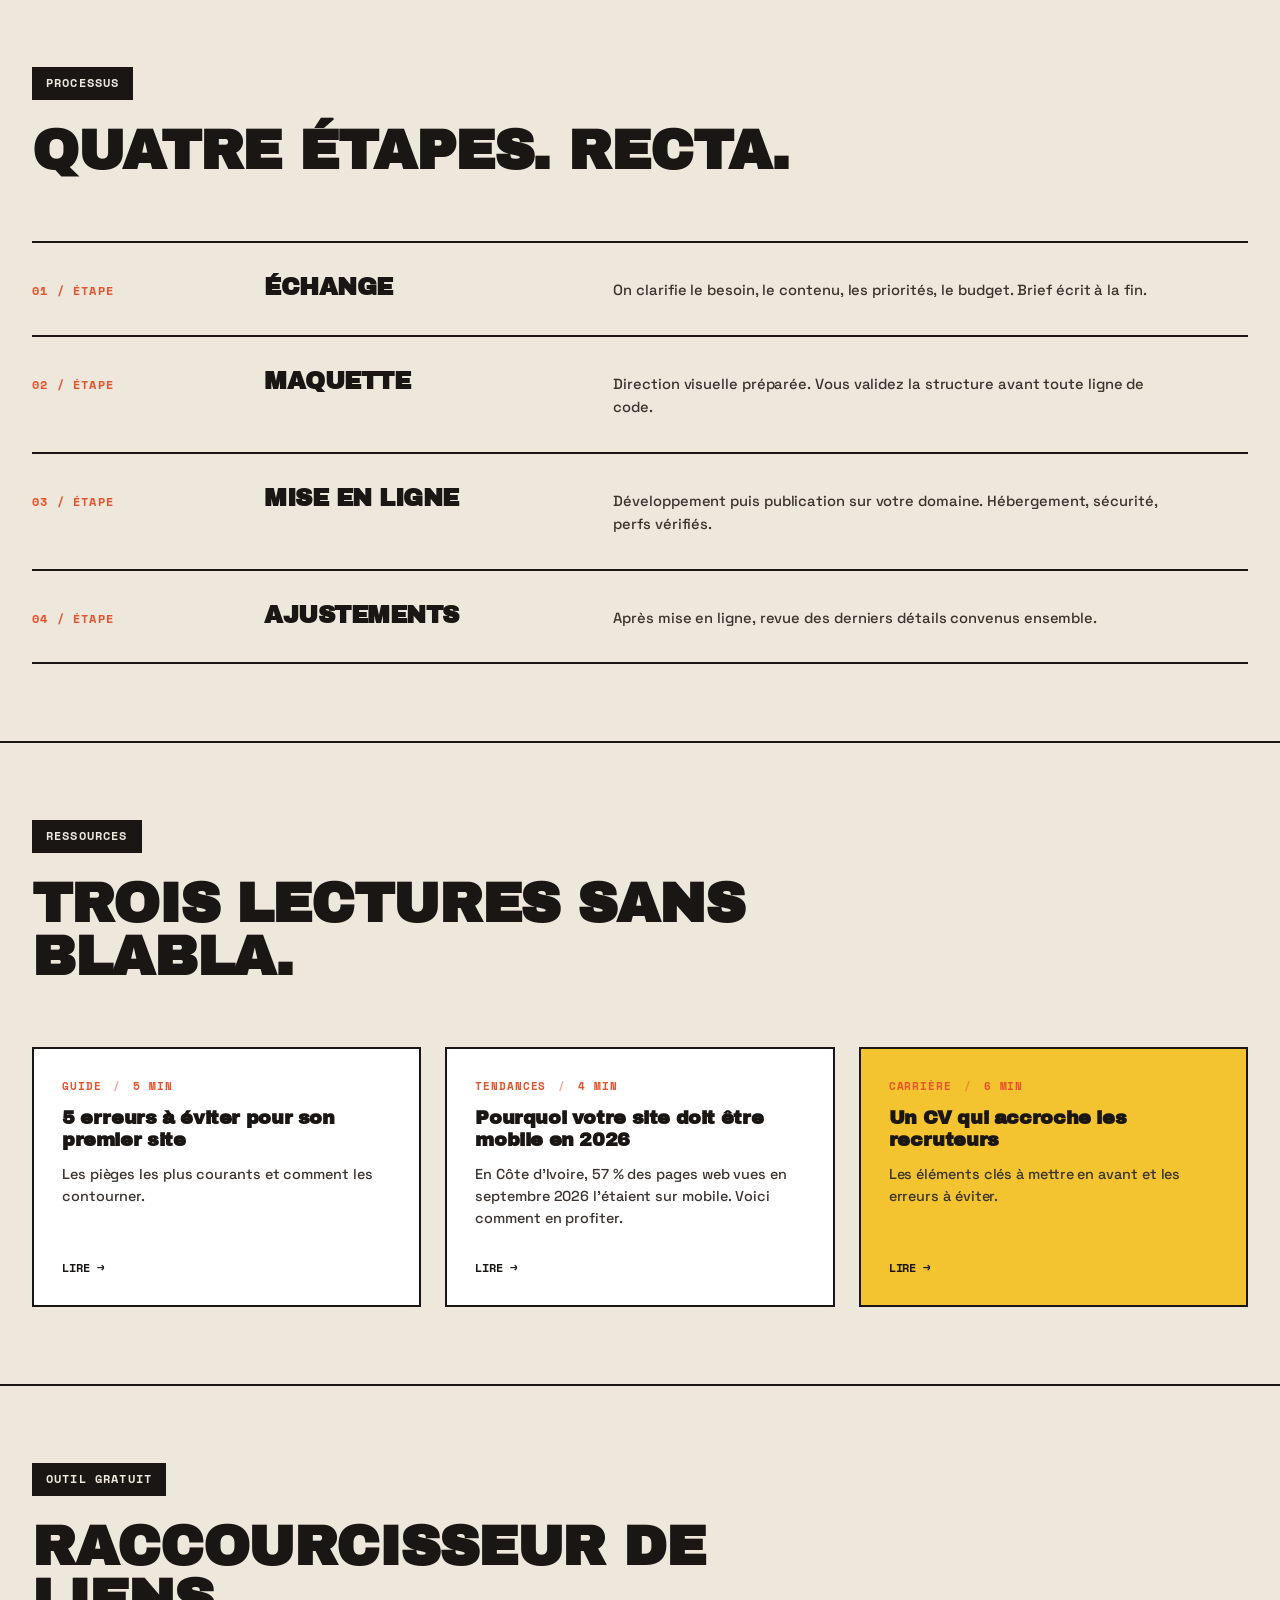
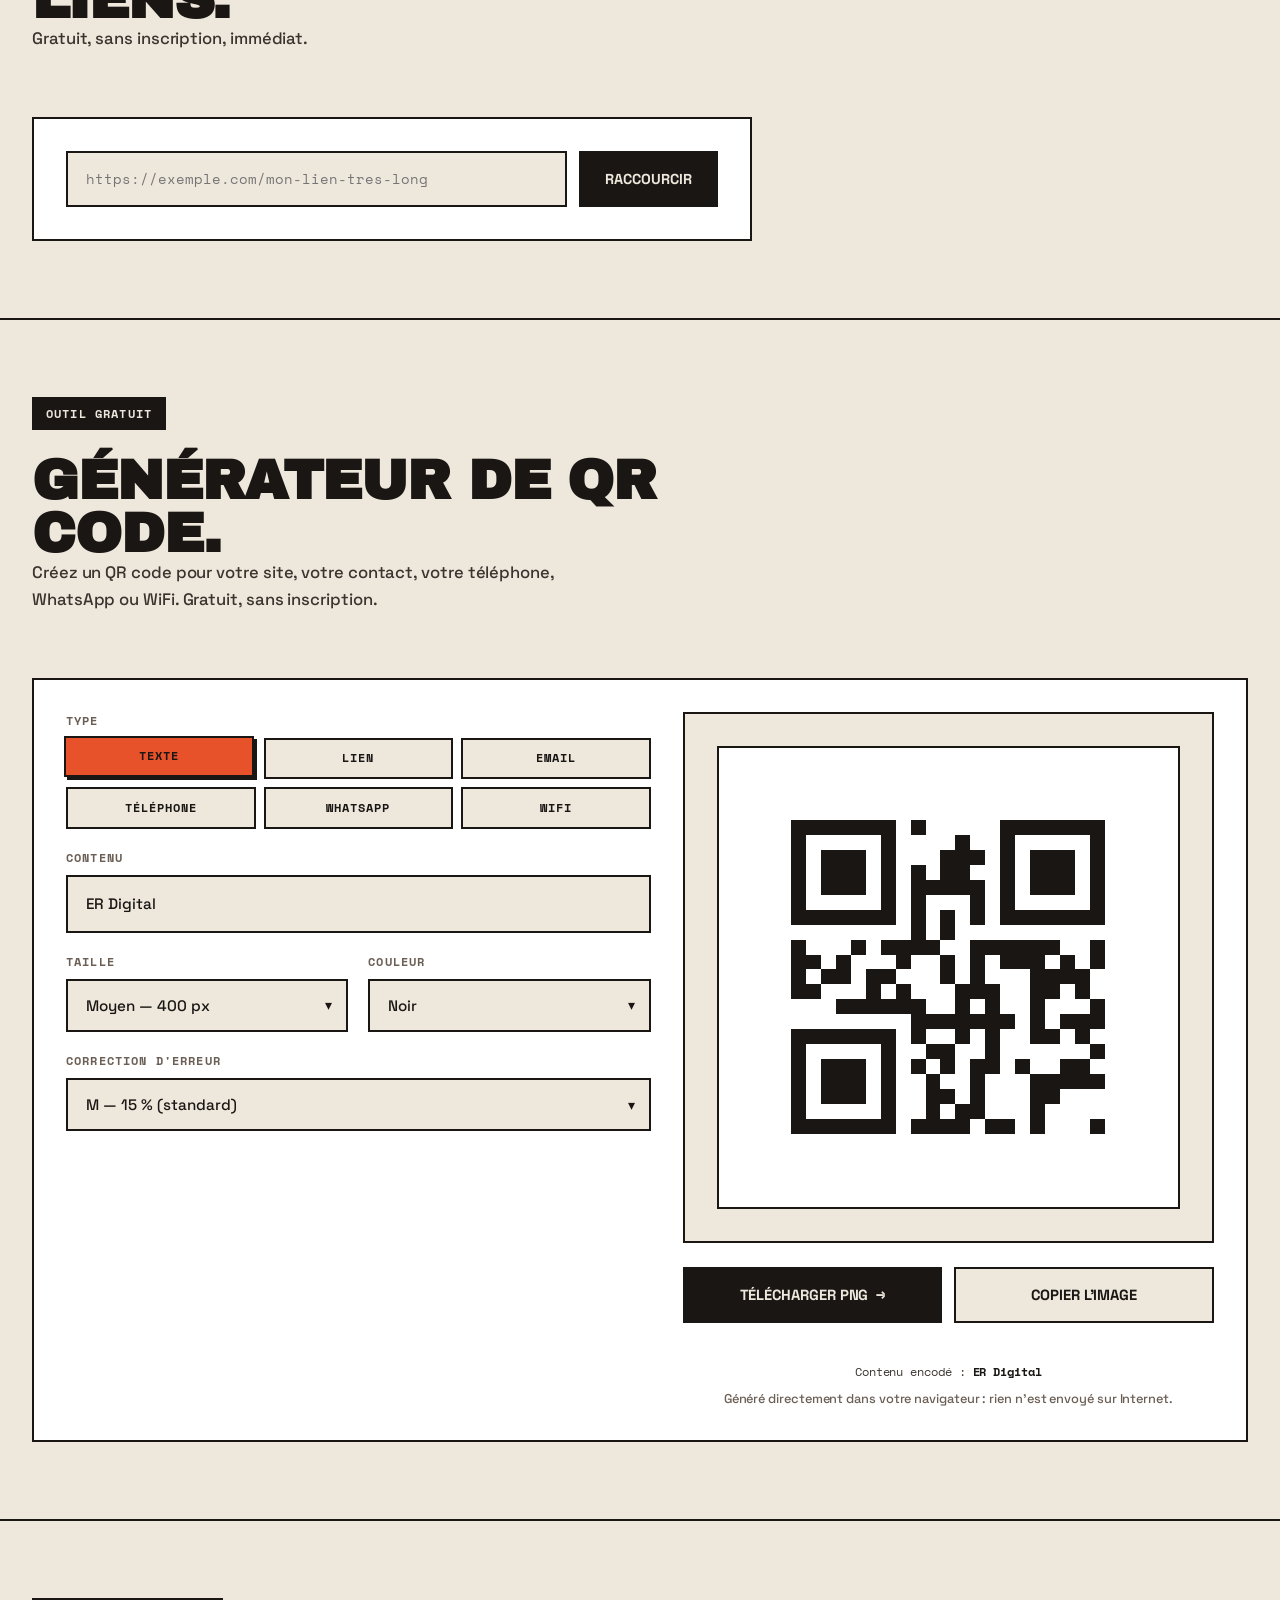
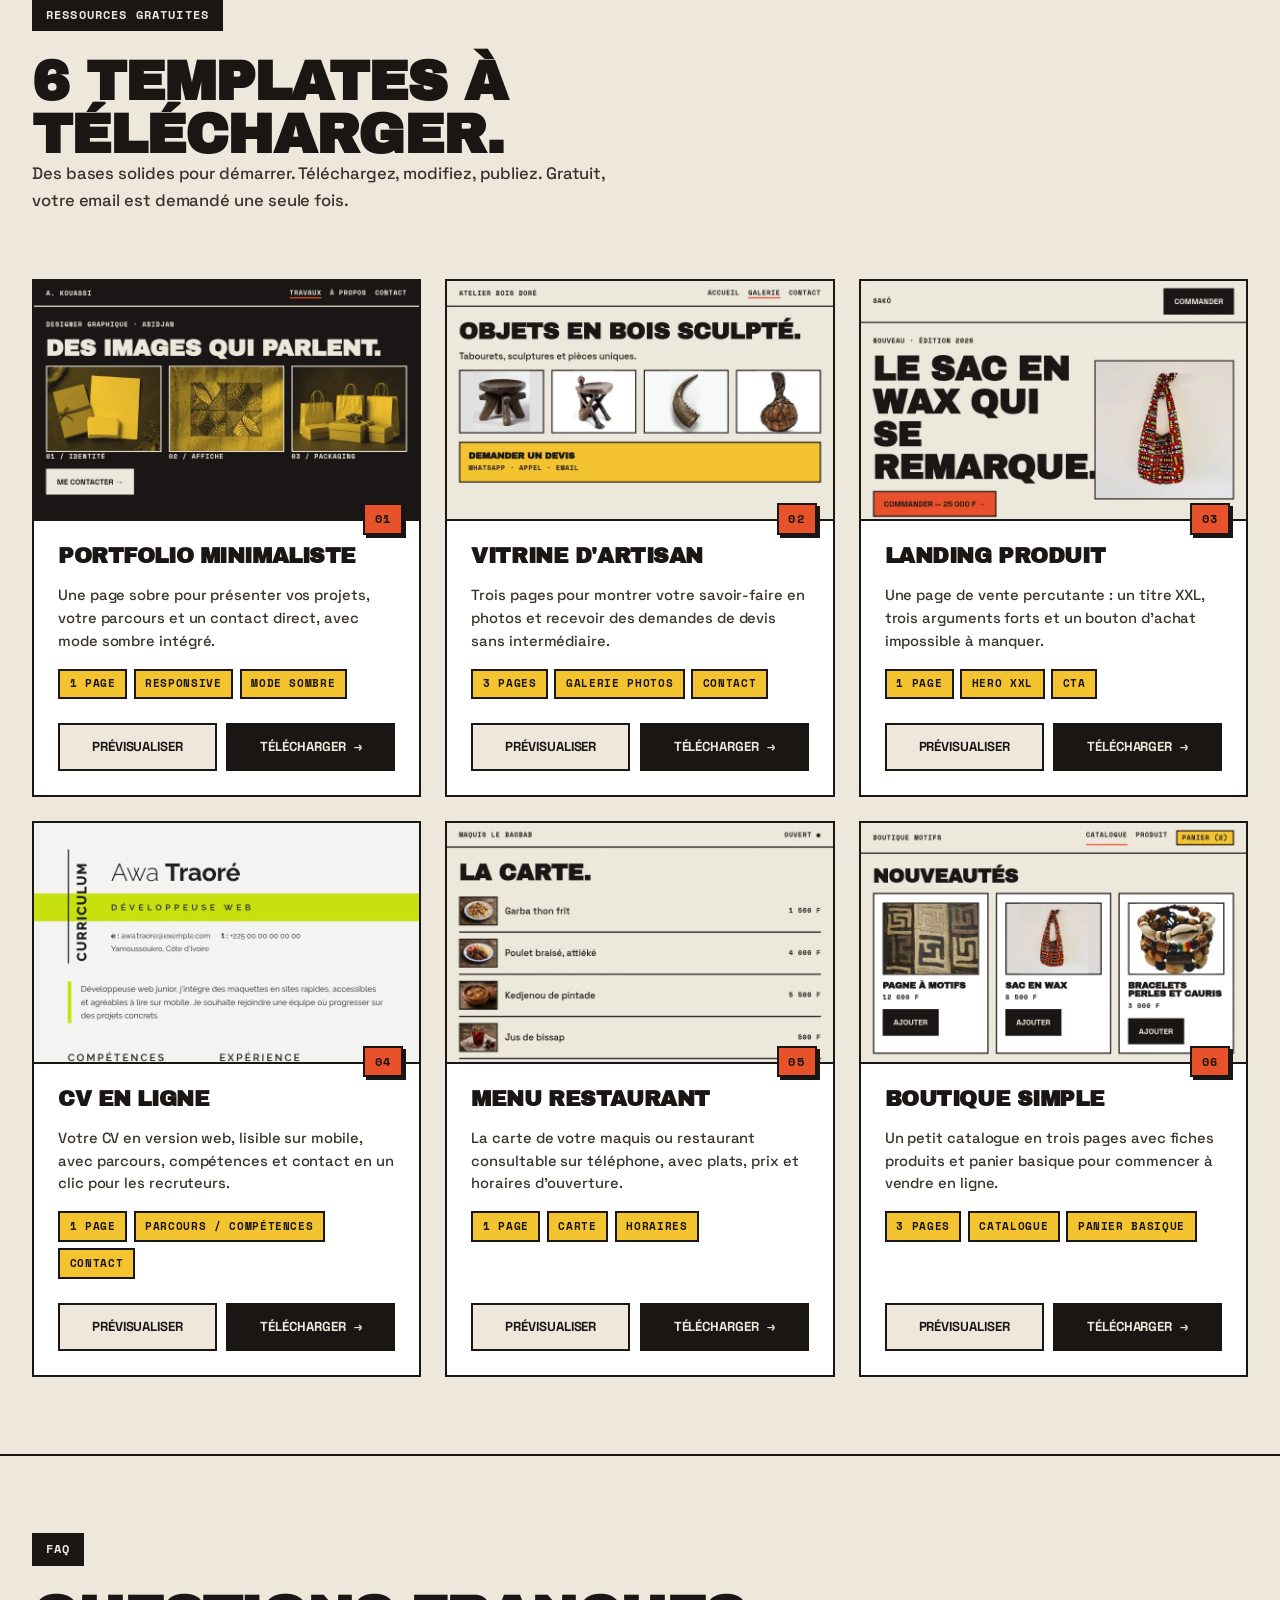
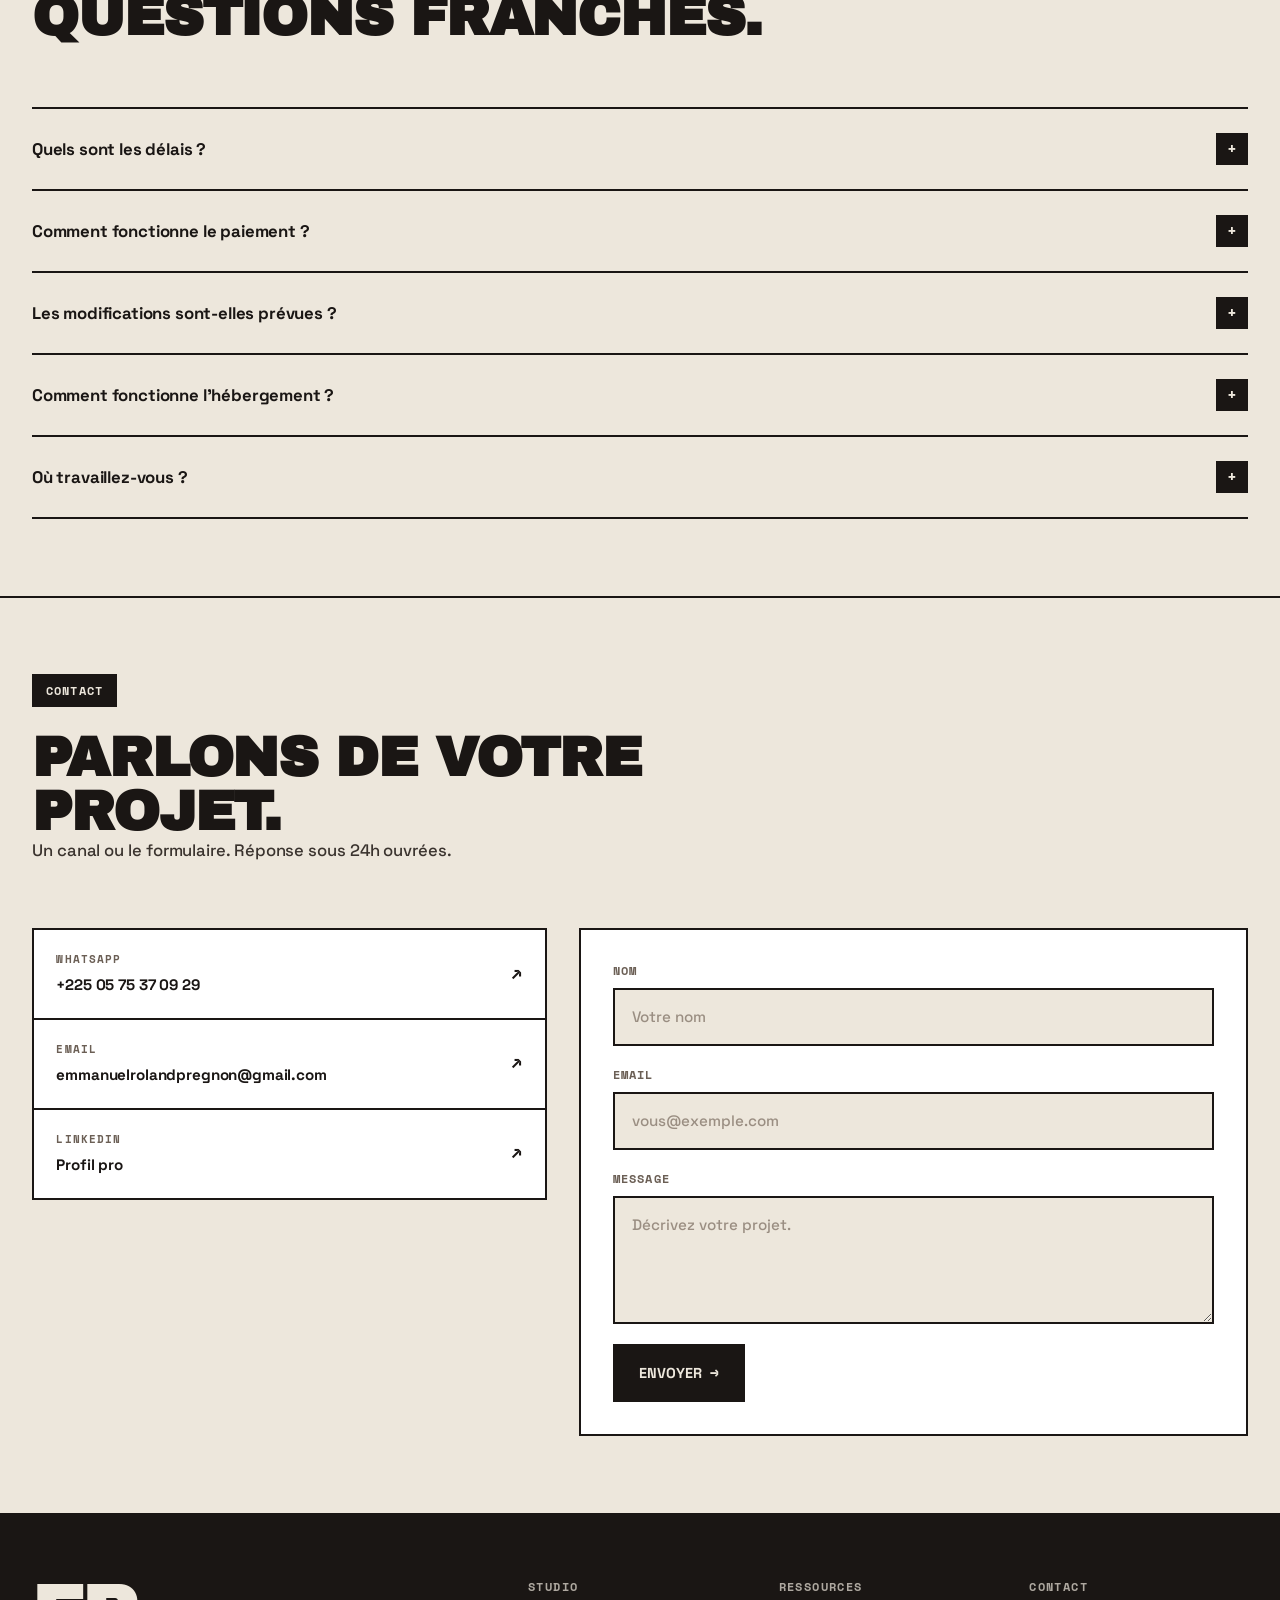
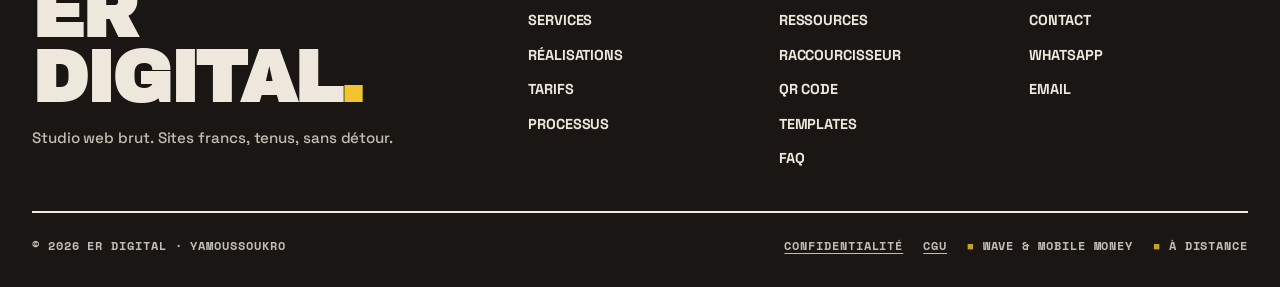
==== commit 51d90b88: "Prix CV et lettres : 3 500 F" ====
--- a/index.html
+++ b/index.html
@@ -1 +1 @@
-<!doctype html><html lang="fr" data-theme="light"><head><meta charset="utf-8"><meta name="viewport" content="width=device-width, initial-scale=1, viewport-fit=cover"><title>ER Digital — Studio web brut.</title><meta name="description" content="ER Digital conçoit des sites francs pour indépendants, artisans et entreprises. Basé à Yamoussoukro, disponible à distance."><link rel="canonical" href="https://emmanuelrolandpregnon-design.github.io/er-digital-/"><meta property="og:type" content="website"><meta property="og:url" content="https://emmanuelrolandpregnon-design.github.io/er-digital-/"><meta property="og:title" content="ER Digital — Studio web brut."><meta property="og:description" content="Sites francs pour indépendants, artisans et entreprises."><meta property="og:site_name" content="ER Digital"><meta property="og:locale" content="fr_CI"><meta name="twitter:card" content="summary_large_image"><meta property="og:image" content="https://emmanuelrolandpregnon-design.github.io/er-digital-/og-image.png"><meta property="og:image:width" content="1200"><meta property="og:image:height" content="630"><meta name="twitter:image" content="https://emmanuelrolandpregnon-design.github.io/er-digital-/og-image.png"><link rel="icon" type="image/svg+xml" href="favicon.svg"><link rel="apple-touch-icon" href="apple-touch-icon.png"><meta name="theme-color" content="#EDE7DC"><meta name="robots" content="index, follow"><link rel="preconnect" href="https://fonts.googleapis.com"><link rel="preconnect" href="https://fonts.gstatic.com" crossorigin><link href="https://fonts.googleapis.com/css2?family=Archivo+Black&family=Space+Grotesk:wght@400;500;600;700&family=Space+Mono:wght@400;700&display=swap" rel="stylesheet"><link rel="stylesheet" href="site-a.css?v=f1942d5e"><link rel="stylesheet" href="site-b.css?v=dd4d34f2"></head><body><a class="skip-link" href="#main" data-i18n="skip">Aller au contenu</a><header class="site-header"><div class="container header-inner"><a class="brand" href="#top" aria-label="ER Digital — Accueil" data-i18n-aria="brandHome"><span class="brand-mark" aria-hidden="true">ER</span><span>ER Digital</span></a><nav class="desktop-nav" aria-label="Navigation principale" data-i18n-aria="mainNav"><a href="#services" data-i18n="navServices">Services</a><a href="#realisations" data-i18n="navWork">Réalisations</a><a href="#tarifs" data-i18n="navPricing">Tarifs</a><a href="#processus" data-i18n="navProcess">Processus</a><a href="#qr-code" data-i18n="navQr">QR Code</a><a href="#templates" data-i18n="navTemplates">Templates</a><a href="#contact" data-i18n="navContact">Contact</a></nav><div class="header-actions"><button class="control" id="languageToggle" type="button" aria-label="Switch to English" title="Switch to English">EN</button><button class="control" id="themeToggle" type="button" aria-label="Activer le thème sombre" title="Activer le thème sombre">◐</button><button class="menu-toggle" id="menuToggle" type="button" aria-expanded="false" aria-controls="mobileNav" aria-label="Ouvrir le menu" data-i18n-aria="openMenu" data-i18n-title="openMenu"><span class="menu-lines" aria-hidden="true"></span></button></div></div><nav class="container mobile-nav" id="mobileNav" aria-label="Navigation principale" data-i18n-aria="mainNav"><a href="#services" data-i18n="navServices">Services</a><a href="#realisations" data-i18n="navWork">Réalisations</a><a href="#tarifs" data-i18n="navPricing">Tarifs</a><a href="#processus" data-i18n="navProcess">Processus</a><a href="#qr-code" data-i18n="navQr">QR Code</a><a href="#templates" data-i18n="navTemplates">Templates</a><a href="#contact" data-i18n="navContact">Contact</a></nav></header><main id="main"></main><footer class="site-footer"><div class="container"><div class="footer-top"><div><p class="footer-brand">ER Digital<em>.</em></p><p class="footer-tagline" data-i18n="footerTagline">Studio web brut. Sites francs, tenus, sans détour.</p></div><nav class="footer-nav" aria-label="Liens utiles" data-i18n-aria="footerNav"><div class="footer-col"><h4 data-i18n="footerNavCol1">Studio</h4><ul><li><a href="#services" data-i18n="navServices">Services</a></li><li><a href="#realisations" data-i18n="navWork">Réalisations</a></li><li><a href="#tarifs" data-i18n="navPricing">Tarifs</a></li><li><a href="#processus" data-i18n="navProcess">Processus</a></li></ul></div><div class="footer-col"><h4 data-i18n="footerNavCol2">Ressources</h4><ul><li><a href="#ressources" data-i18n="navBlog">Articles</a></li><li><a href="#raccourcisseur" data-i18n="navShortener">Raccourcisseur</a></li><li><a href="#qr-code" data-i18n="navQr">QR Code</a></li><li><a href="#templates" data-i18n="navTemplates">Templates</a></li><li><a href="#faq">FAQ</a></li></ul></div><div class="footer-col"><h4 data-i18n="footerNavCol3">Contact</h4><ul><li><a href="#contact" data-i18n="navContact">Formulaire</a></li><li><a href="https://wa.me/2250575370929" target="_blank" rel="noopener noreferrer">WhatsApp</a></li><li><a href="mailto:emmanuelrolandpregnon@gmail.com">Email</a></li></ul></div></nav></div><div class="footer-bottom"><span>© <span id="year"></span> ER Digital · Yamoussoukro</span><div class="footer-trust"><a href="confidentialite.html" data-i18n="footerPrivacy">Confidentialité</a><a href="cgu.html" data-i18n="footerTerms">CGU</a><span data-i18n="trustWave">Wave & Mobile Money</span><span data-i18n="trustRemote">À distance</span></div></div></div></footer><script src="main-body-a.js?v=fe13ef20"></script><script src="main-body-b.js?v=170073fa"></script><script src="i18n-fr.js?v=97443f72"></script><script src="i18n-en.js?v=926b87ea"></script><script src="qrcodegen.js?v=e5d7ef68" defer></script><script src="site.js?v=e7a2232d" defer></script></body></html>+<!doctype html><html lang="fr" data-theme="light"><head><meta charset="utf-8"><meta name="viewport" content="width=device-width, initial-scale=1, viewport-fit=cover"><title>ER Digital — Studio web brut.</title><meta name="description" content="ER Digital conçoit des sites francs pour indépendants, artisans et entreprises. Basé à Yamoussoukro, disponible à distance."><link rel="canonical" href="https://emmanuelrolandpregnon-design.github.io/er-digital-/"><meta property="og:type" content="website"><meta property="og:url" content="https://emmanuelrolandpregnon-design.github.io/er-digital-/"><meta property="og:title" content="ER Digital — Studio web brut."><meta property="og:description" content="Sites francs pour indépendants, artisans et entreprises."><meta property="og:site_name" content="ER Digital"><meta property="og:locale" content="fr_CI"><meta name="twitter:card" content="summary_large_image"><meta property="og:image" content="https://emmanuelrolandpregnon-design.github.io/er-digital-/og-image.png"><meta property="og:image:width" content="1200"><meta property="og:image:height" content="630"><meta name="twitter:image" content="https://emmanuelrolandpregnon-design.github.io/er-digital-/og-image.png"><link rel="icon" type="image/svg+xml" href="favicon.svg"><link rel="apple-touch-icon" href="apple-touch-icon.png"><meta name="theme-color" content="#EDE7DC"><meta name="robots" content="index, follow"><link rel="preconnect" href="https://fonts.googleapis.com"><link rel="preconnect" href="https://fonts.gstatic.com" crossorigin><link href="https://fonts.googleapis.com/css2?family=Archivo+Black&family=Space+Grotesk:wght@400;500;600;700&family=Space+Mono:wght@400;700&display=swap" rel="stylesheet"><link rel="stylesheet" href="site-a.css?v=f1942d5e"><link rel="stylesheet" href="site-b.css?v=dd4d34f2"></head><body><a class="skip-link" href="#main" data-i18n="skip">Aller au contenu</a><header class="site-header"><div class="container header-inner"><a class="brand" href="#top" aria-label="ER Digital — Accueil" data-i18n-aria="brandHome"><span class="brand-mark" aria-hidden="true">ER</span><span>ER Digital</span></a><nav class="desktop-nav" aria-label="Navigation principale" data-i18n-aria="mainNav"><a href="#services" data-i18n="navServices">Services</a><a href="#realisations" data-i18n="navWork">Réalisations</a><a href="#tarifs" data-i18n="navPricing">Tarifs</a><a href="#processus" data-i18n="navProcess">Processus</a><a href="#qr-code" data-i18n="navQr">QR Code</a><a href="#templates" data-i18n="navTemplates">Templates</a><a href="#contact" data-i18n="navContact">Contact</a></nav><div class="header-actions"><button class="control" id="languageToggle" type="button" aria-label="Switch to English" title="Switch to English">EN</button><button class="control" id="themeToggle" type="button" aria-label="Activer le thème sombre" title="Activer le thème sombre">◐</button><button class="menu-toggle" id="menuToggle" type="button" aria-expanded="false" aria-controls="mobileNav" aria-label="Ouvrir le menu" data-i18n-aria="openMenu" data-i18n-title="openMenu"><span class="menu-lines" aria-hidden="true"></span></button></div></div><nav class="container mobile-nav" id="mobileNav" aria-label="Navigation principale" data-i18n-aria="mainNav"><a href="#services" data-i18n="navServices">Services</a><a href="#realisations" data-i18n="navWork">Réalisations</a><a href="#tarifs" data-i18n="navPricing">Tarifs</a><a href="#processus" data-i18n="navProcess">Processus</a><a href="#qr-code" data-i18n="navQr">QR Code</a><a href="#templates" data-i18n="navTemplates">Templates</a><a href="#contact" data-i18n="navContact">Contact</a></nav></header><main id="main"></main><footer class="site-footer"><div class="container"><div class="footer-top"><div><p class="footer-brand">ER Digital<em>.</em></p><p class="footer-tagline" data-i18n="footerTagline">Studio web brut. Sites francs, tenus, sans détour.</p></div><nav class="footer-nav" aria-label="Liens utiles" data-i18n-aria="footerNav"><div class="footer-col"><h4 data-i18n="footerNavCol1">Studio</h4><ul><li><a href="#services" data-i18n="navServices">Services</a></li><li><a href="#realisations" data-i18n="navWork">Réalisations</a></li><li><a href="#tarifs" data-i18n="navPricing">Tarifs</a></li><li><a href="#processus" data-i18n="navProcess">Processus</a></li></ul></div><div class="footer-col"><h4 data-i18n="footerNavCol2">Ressources</h4><ul><li><a href="#ressources" data-i18n="navBlog">Articles</a></li><li><a href="#raccourcisseur" data-i18n="navShortener">Raccourcisseur</a></li><li><a href="#qr-code" data-i18n="navQr">QR Code</a></li><li><a href="#templates" data-i18n="navTemplates">Templates</a></li><li><a href="#faq">FAQ</a></li></ul></div><div class="footer-col"><h4 data-i18n="footerNavCol3">Contact</h4><ul><li><a href="#contact" data-i18n="navContact">Formulaire</a></li><li><a href="https://wa.me/2250575370929" target="_blank" rel="noopener noreferrer">WhatsApp</a></li><li><a href="mailto:emmanuelrolandpregnon@gmail.com">Email</a></li></ul></div></nav></div><div class="footer-bottom"><span>© <span id="year"></span> ER Digital · Yamoussoukro</span><div class="footer-trust"><a href="confidentialite.html" data-i18n="footerPrivacy">Confidentialité</a><a href="cgu.html" data-i18n="footerTerms">CGU</a><span data-i18n="trustWave">Wave & Mobile Money</span><span data-i18n="trustRemote">À distance</span></div></div></div></footer><script src="main-body-a.js?v=8a467b1b"></script><script src="main-body-b.js?v=170073fa"></script><script src="i18n-fr.js?v=97443f72"></script><script src="i18n-en.js?v=926b87ea"></script><script src="qrcodegen.js?v=e5d7ef68" defer></script><script src="site.js?v=e7a2232d" defer></script></body></html>
